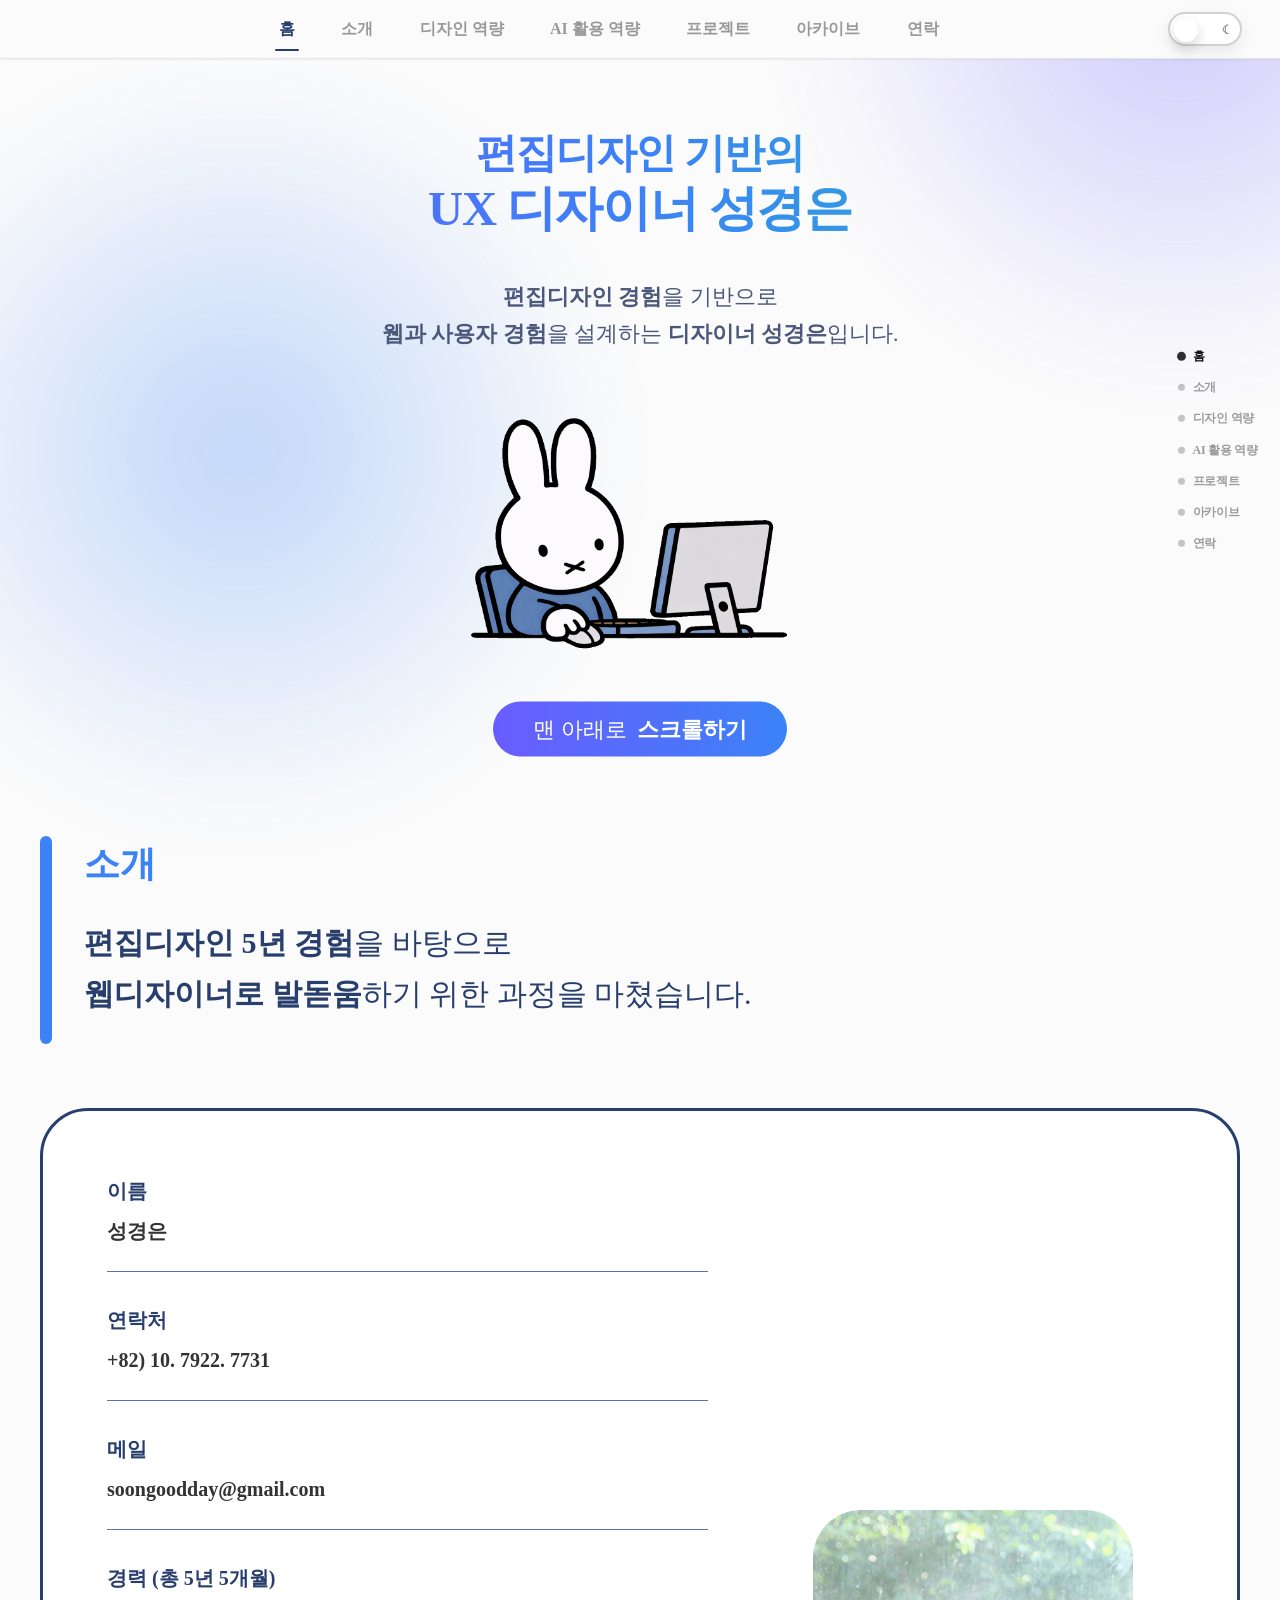
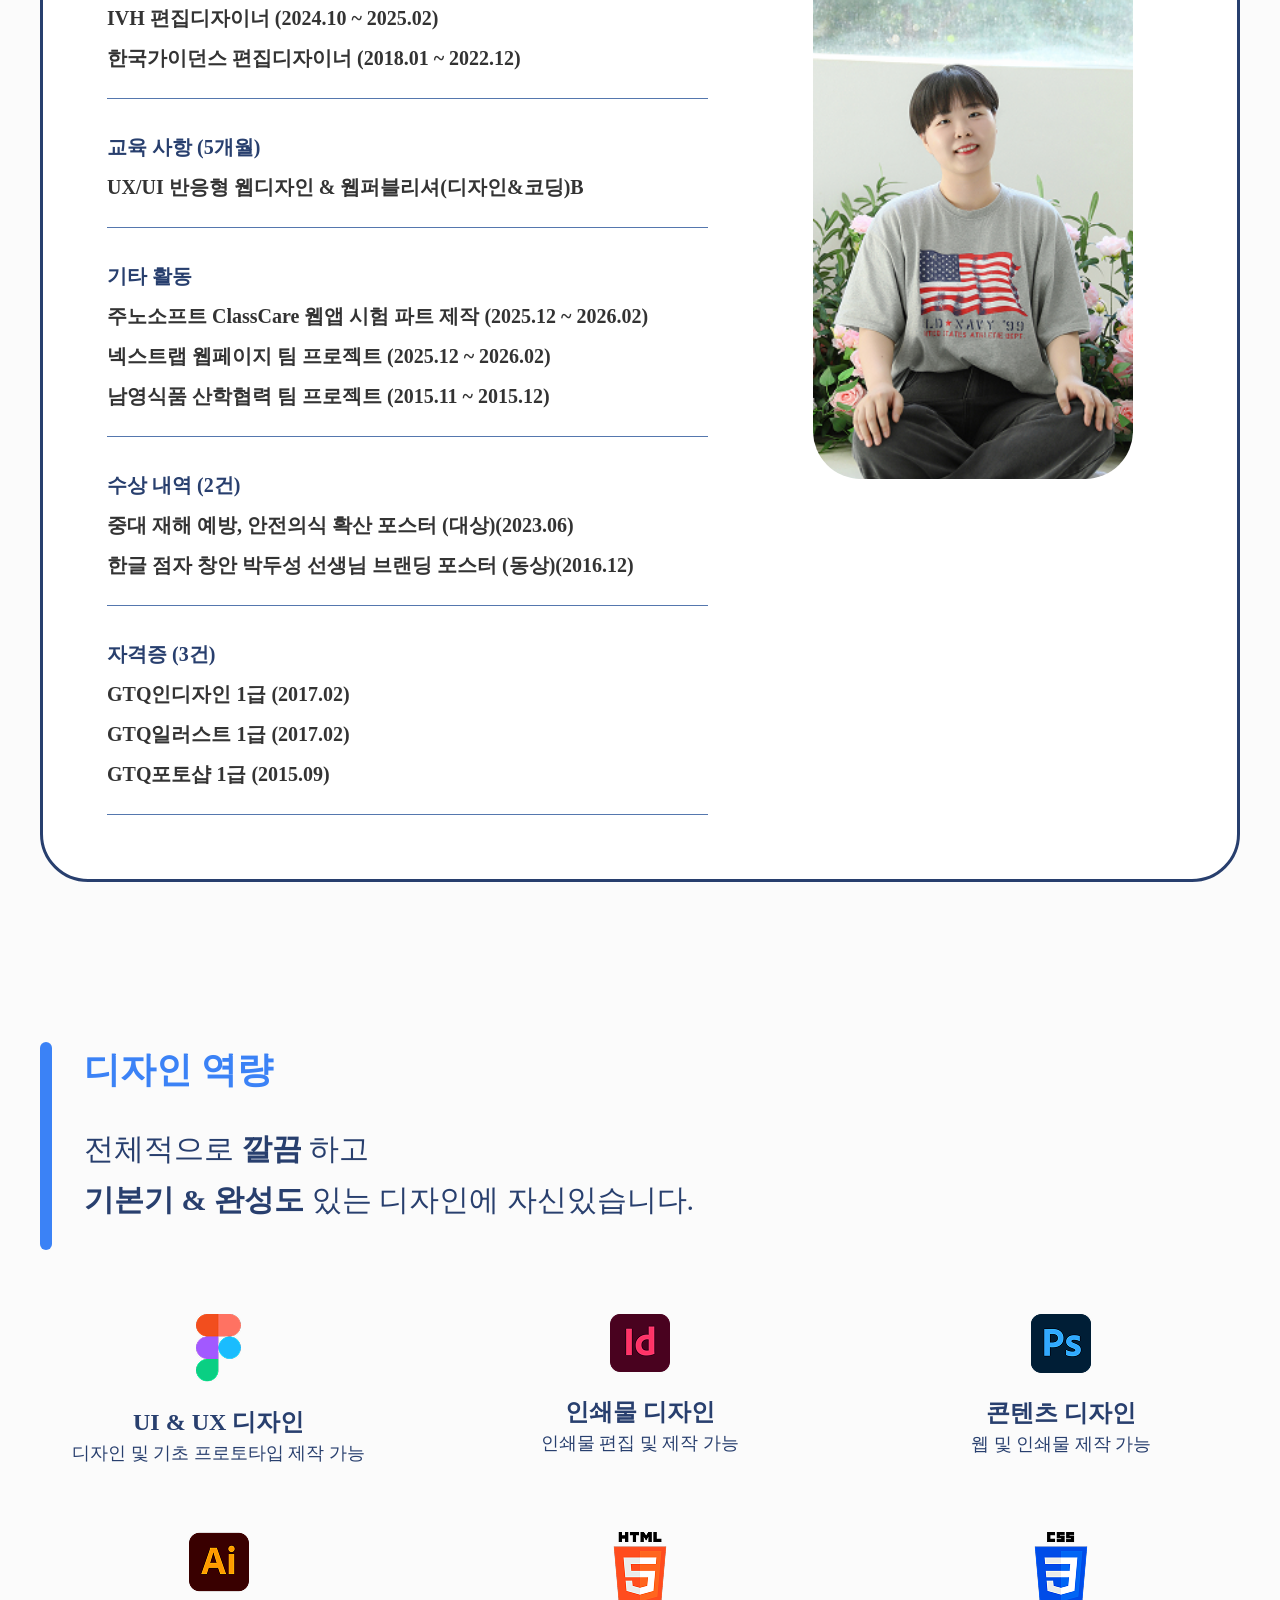
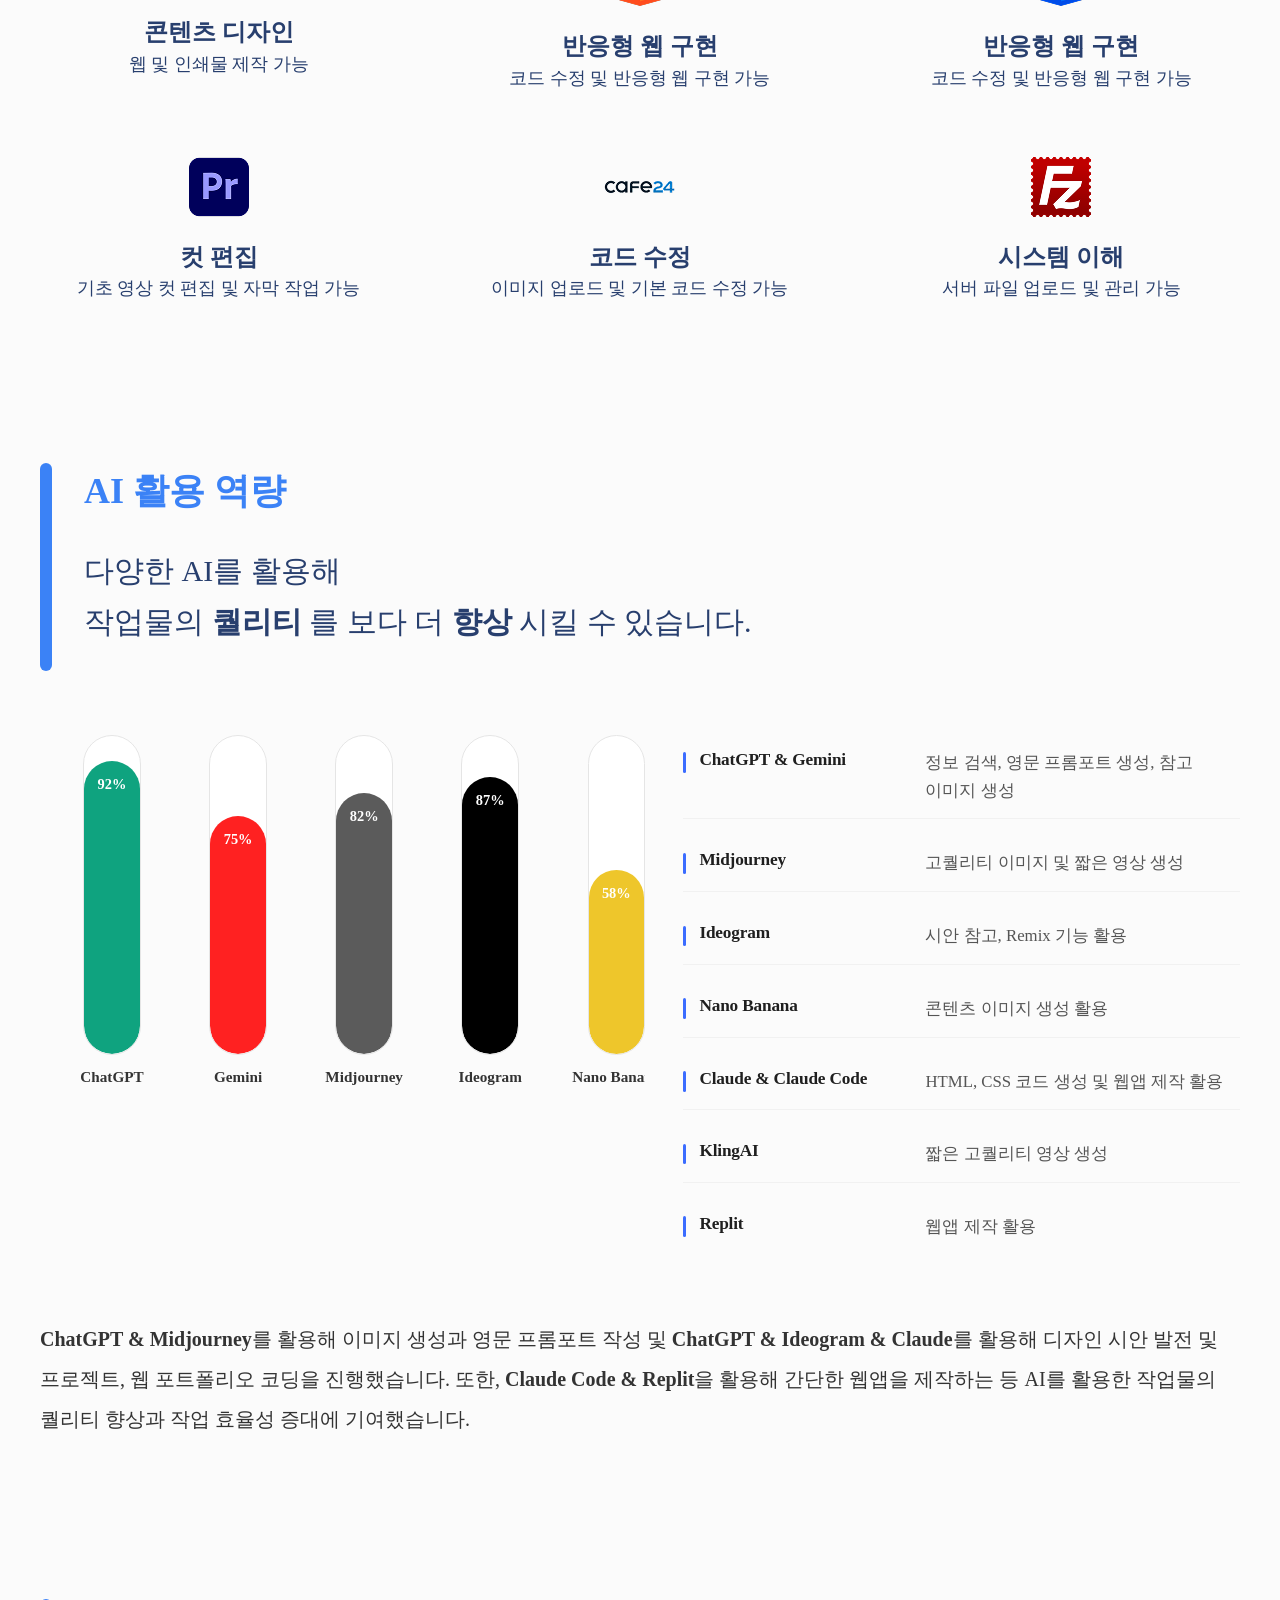
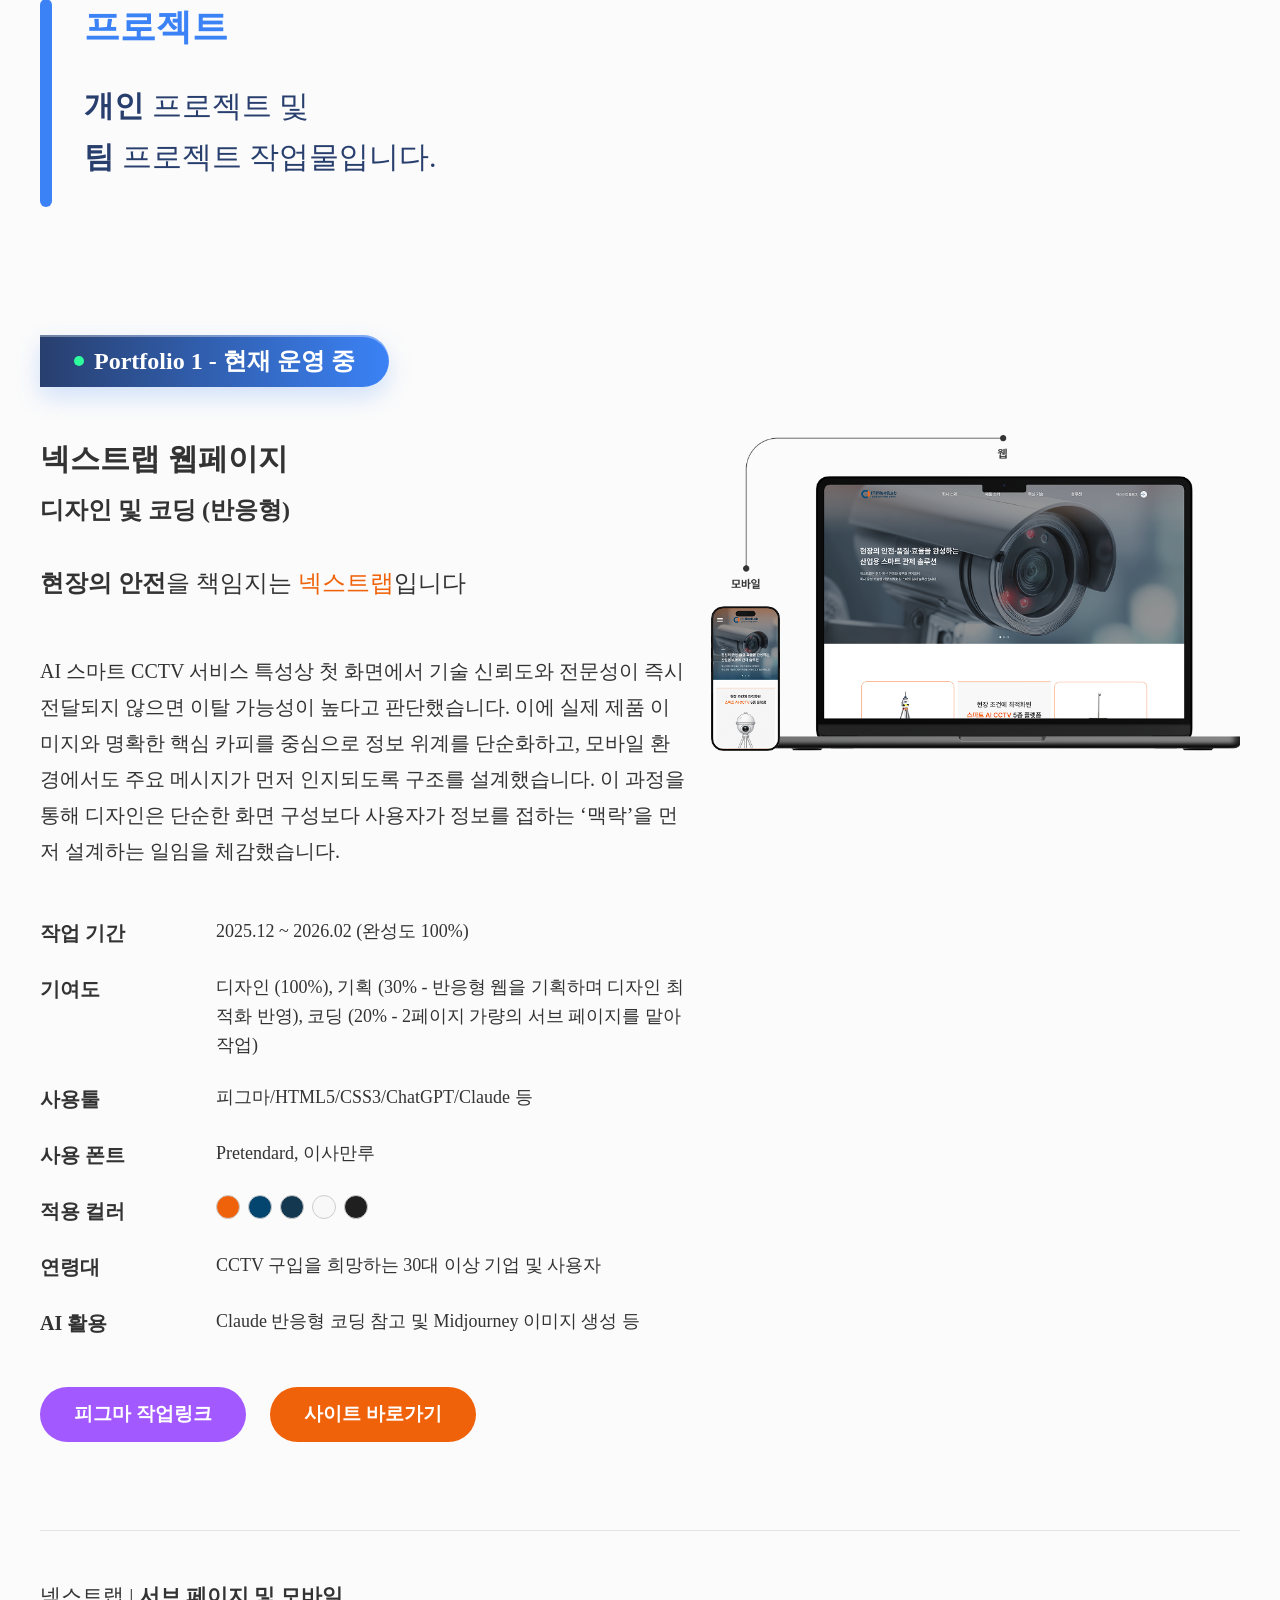
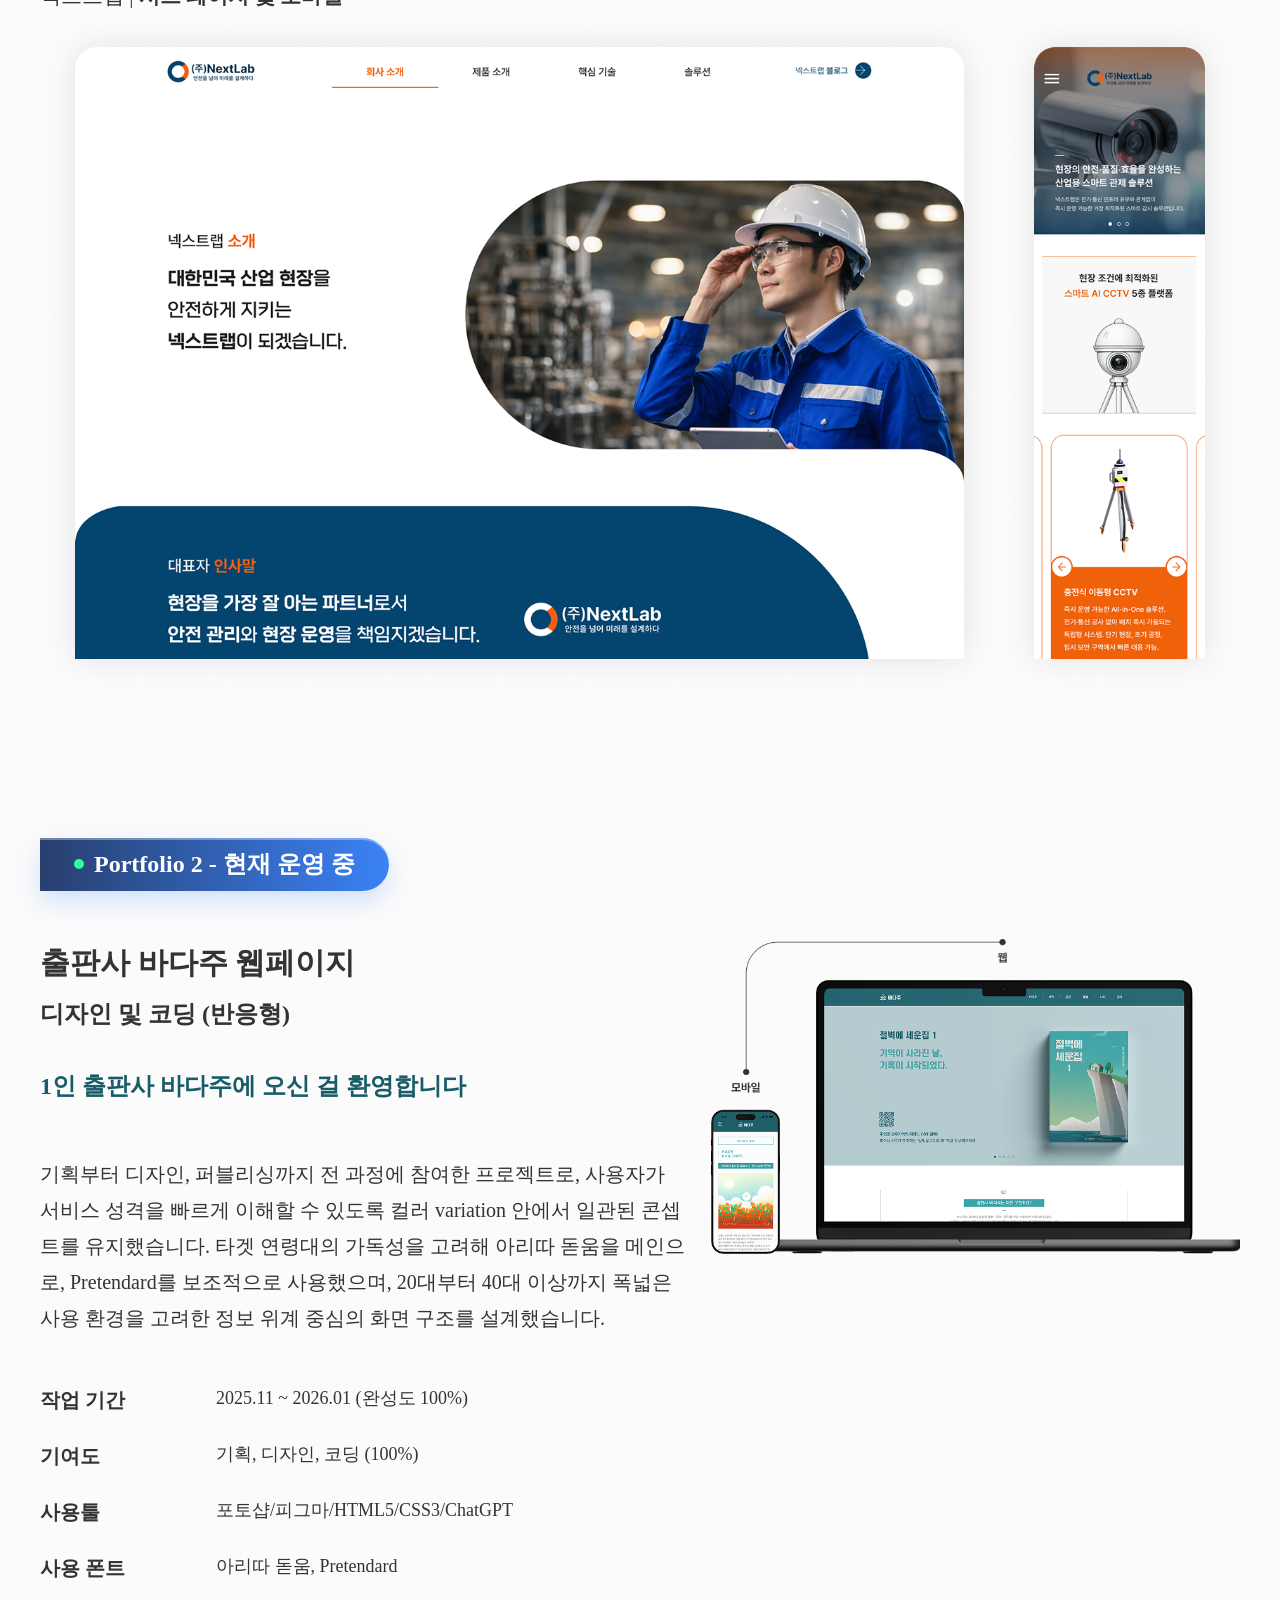
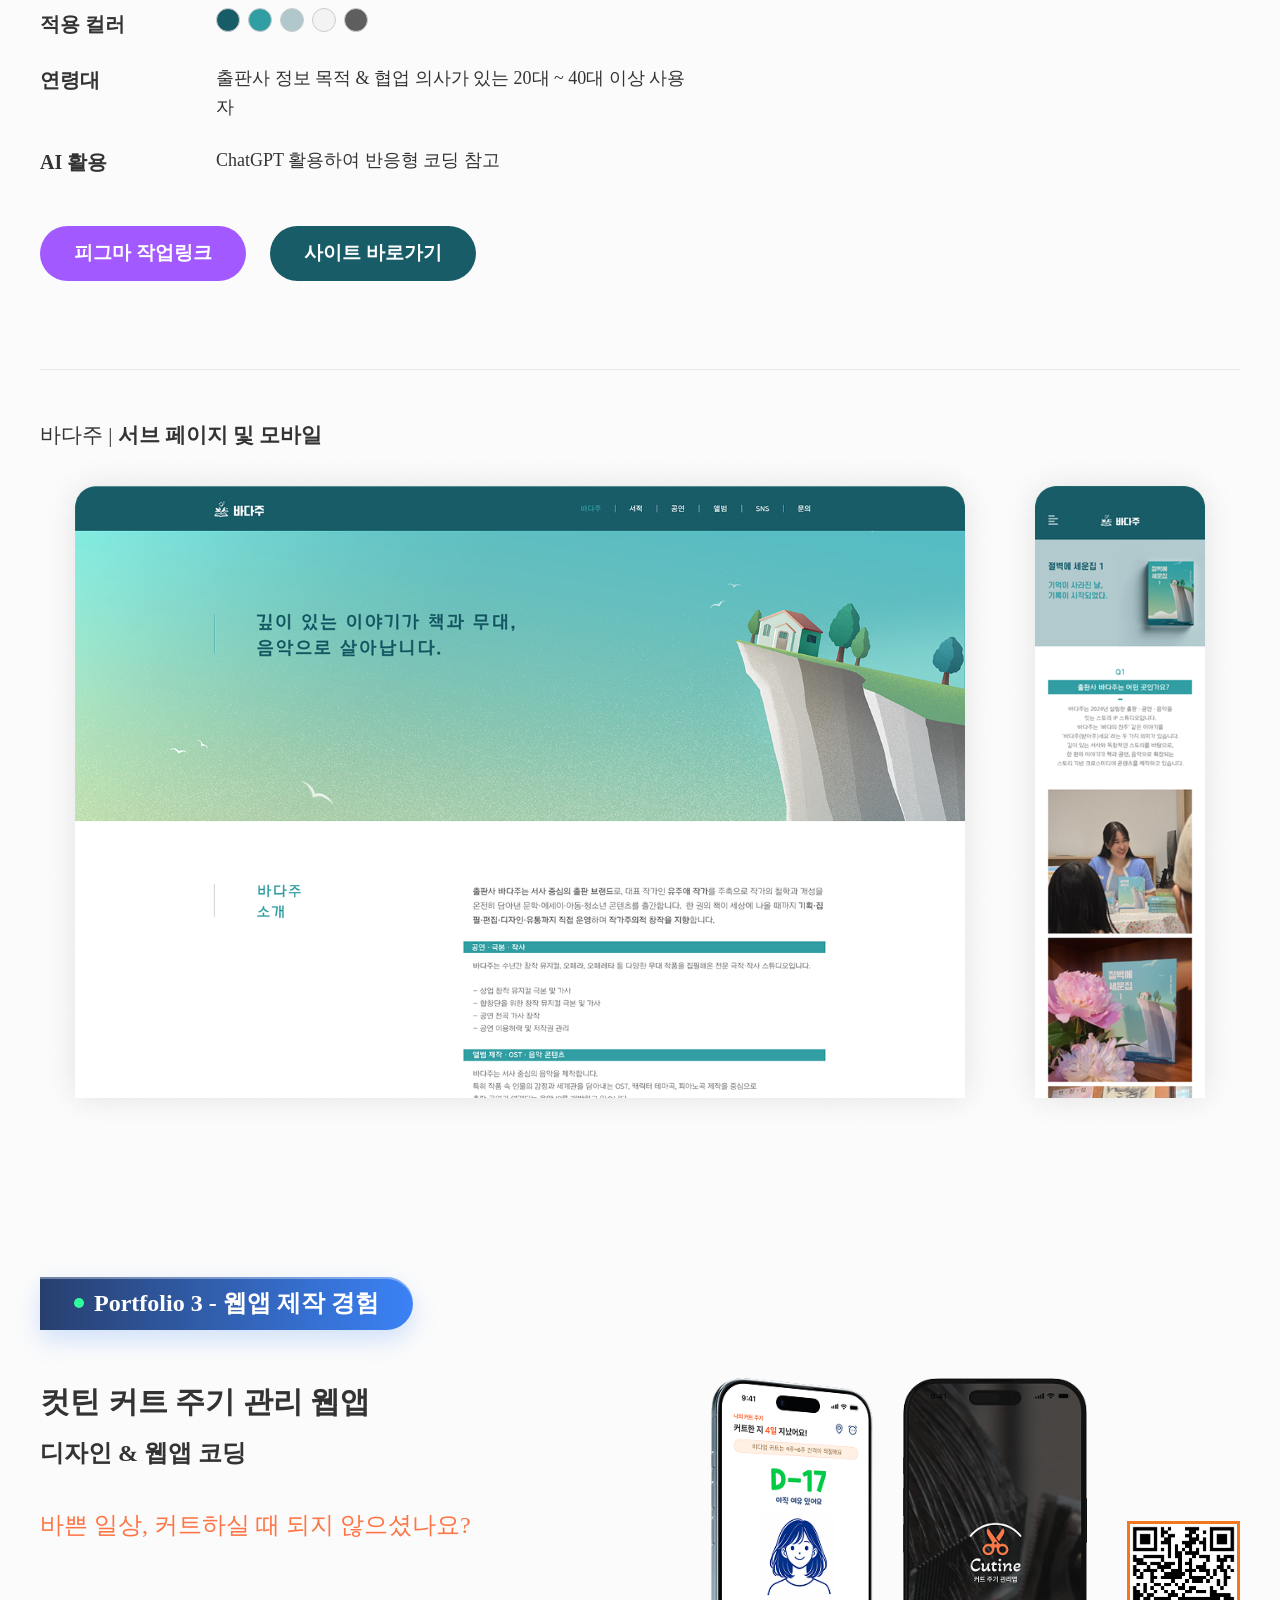
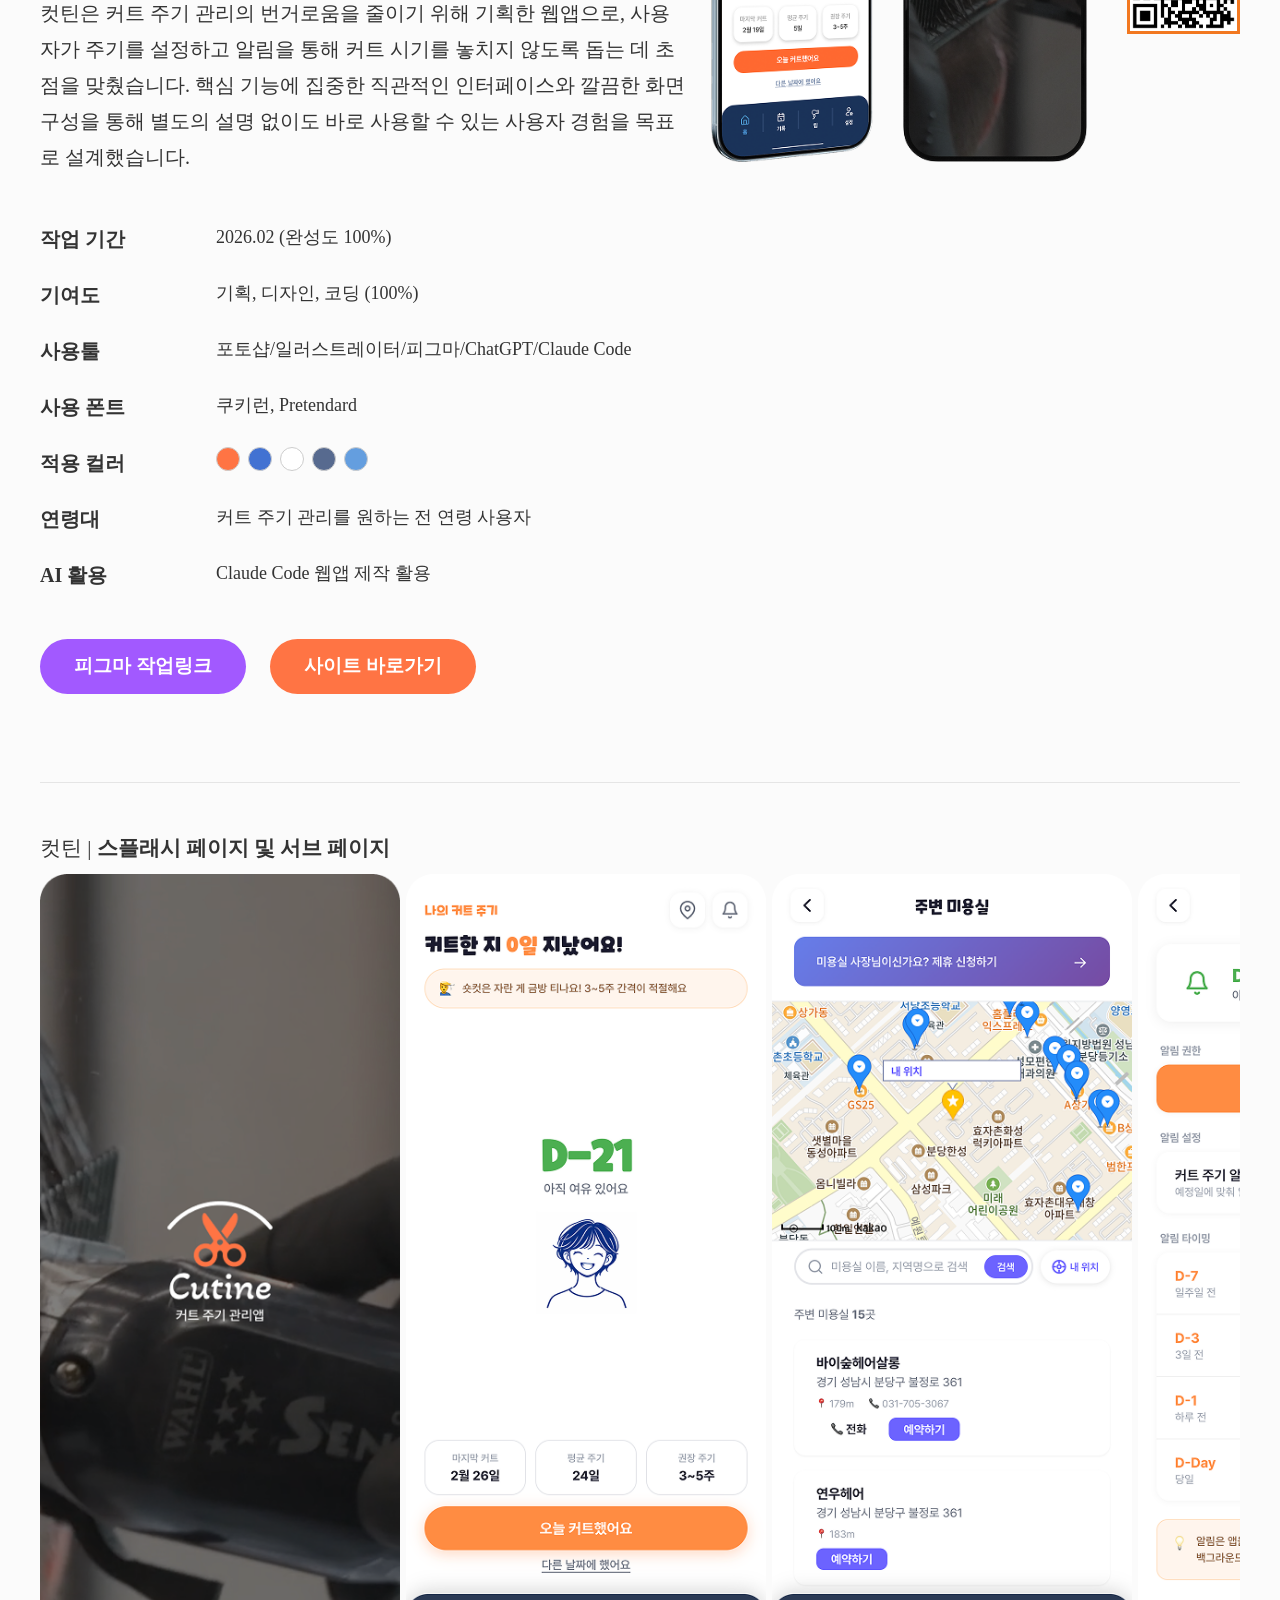
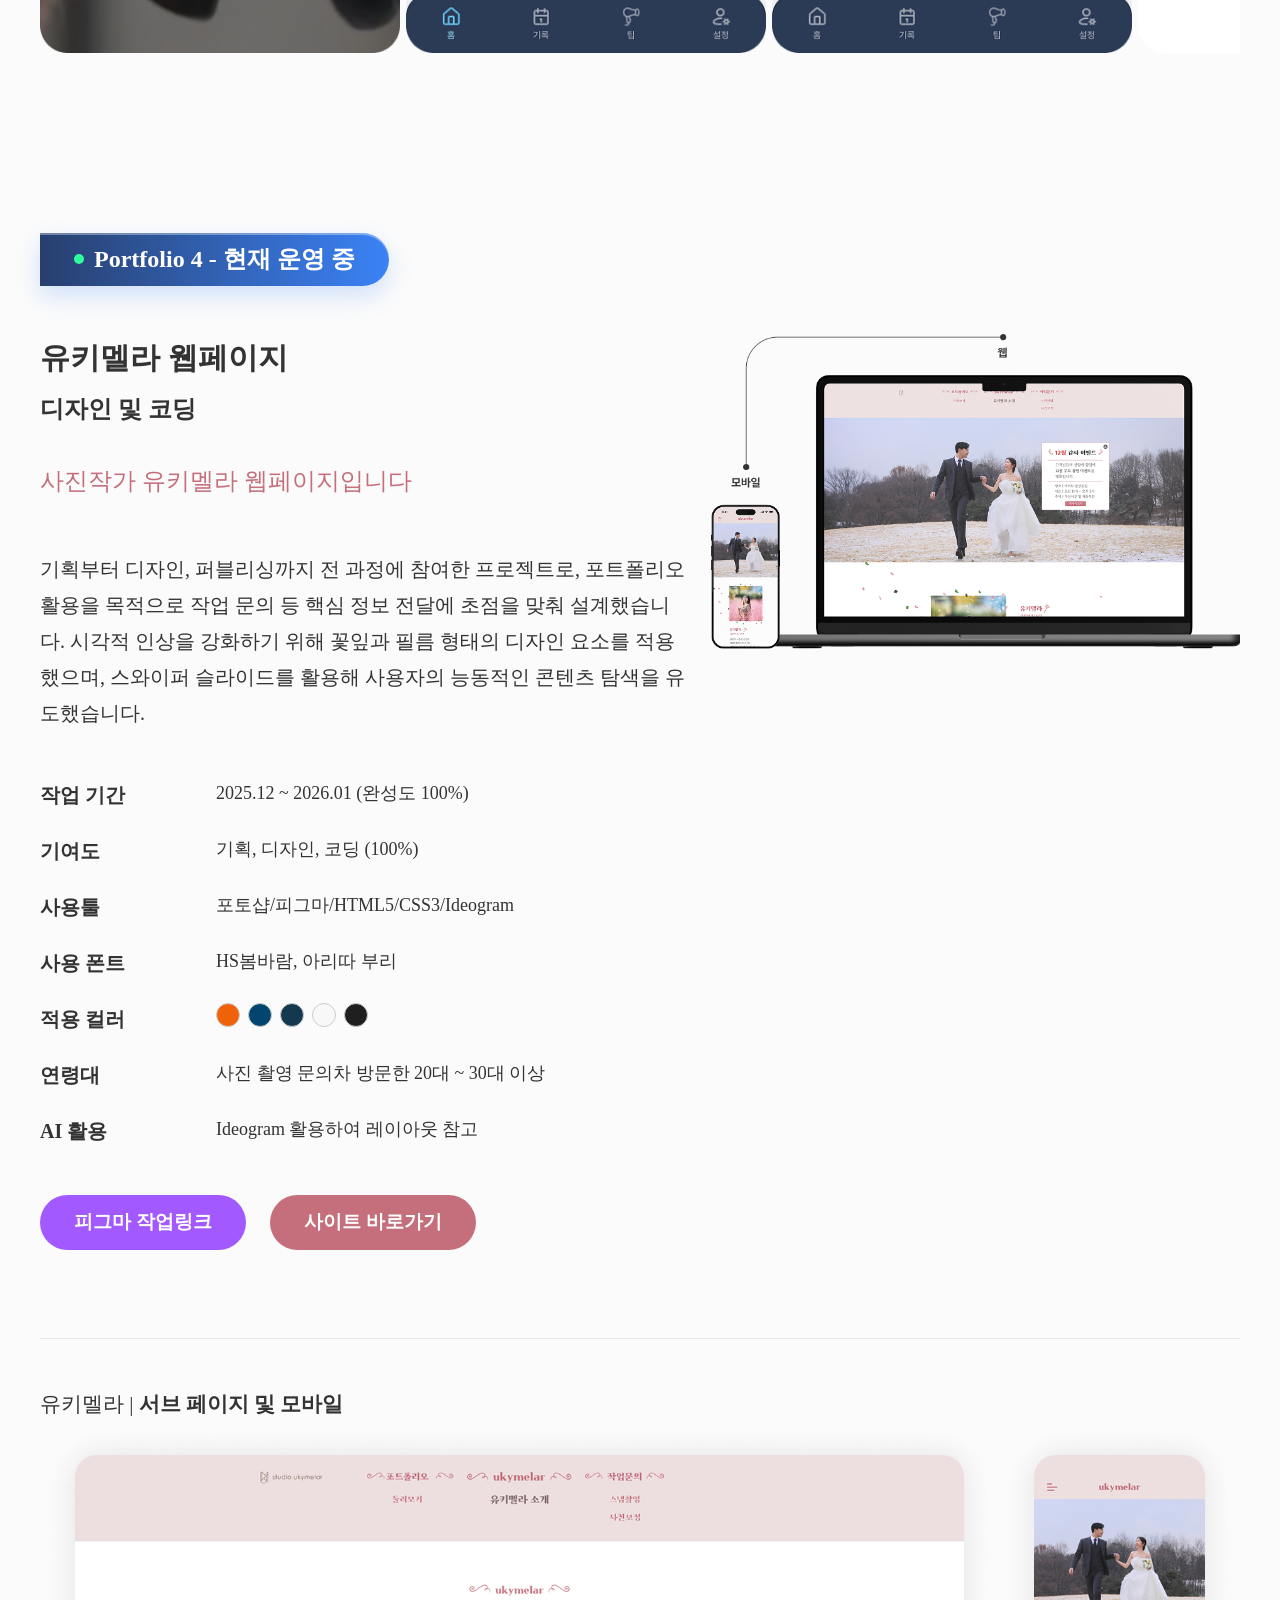
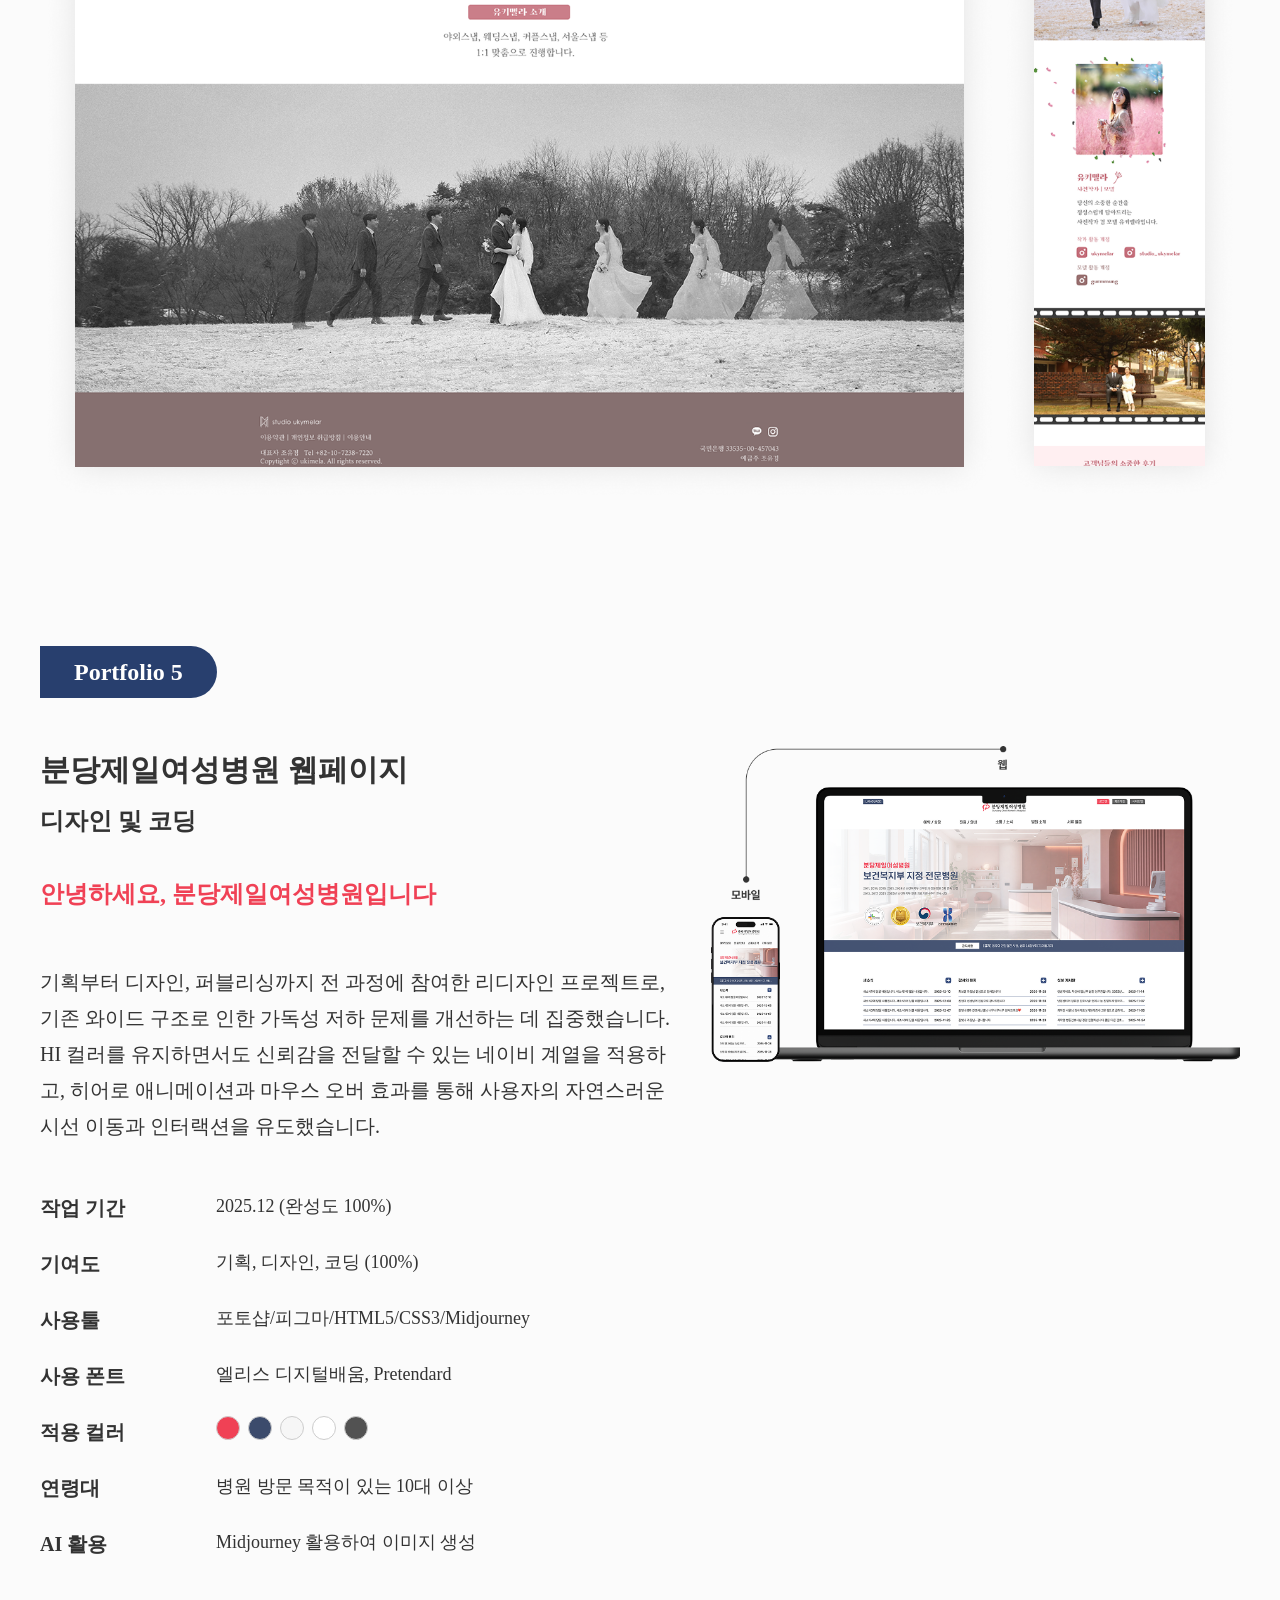
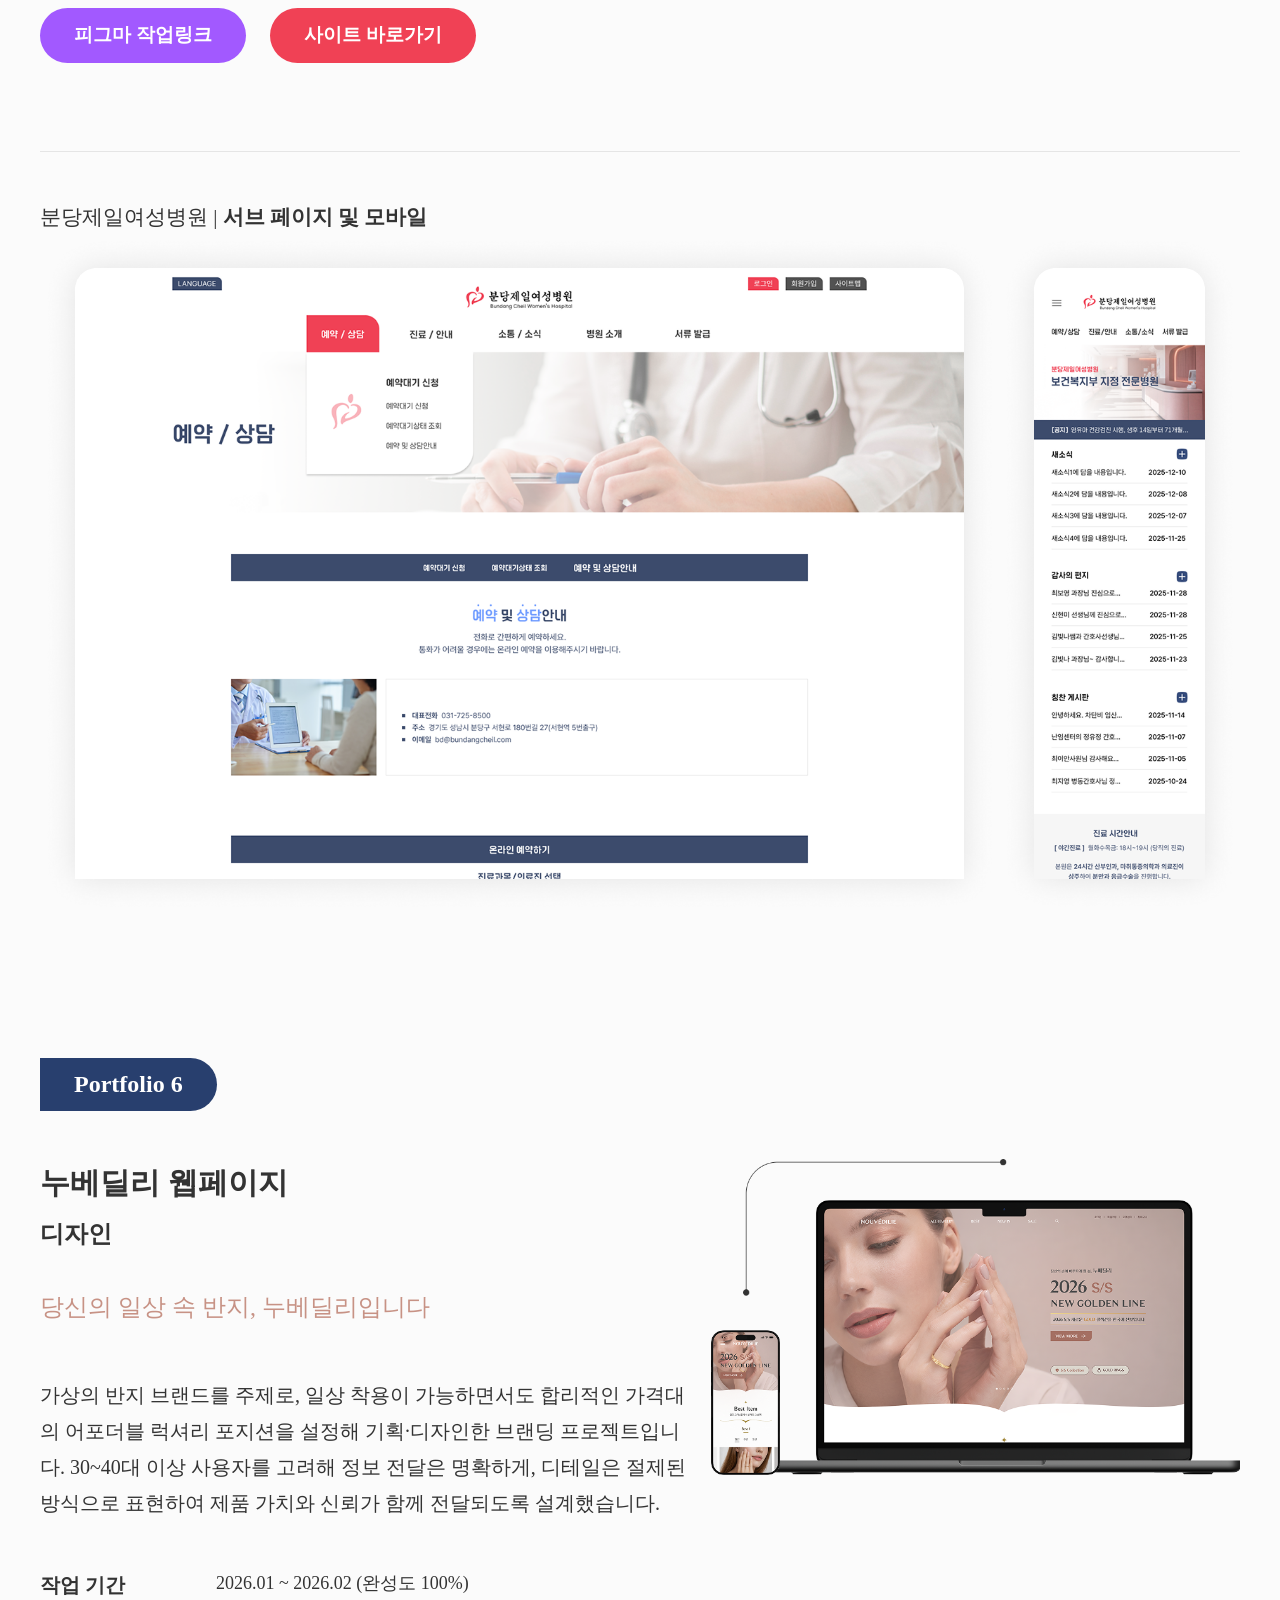
==== index.html @ 25f6063b "first commit" ====
<!doctype html>
<html lang="ko">

<head>
    <meta charset="UTF-8" />
    <meta name="viewport" content="width=device-width, initial-scale=1.0" />
    <meta name="description" content="웹디자이너 성경은 - 포트폴리오" />
    <title>웹디자이너 성경은 - 포트폴리오</title>
    <link rel="stylesheet" href="css/style.css" />
</head>

<body>
    <a href="index-dark.html">
        <button id="themeToggleBtn" type="button" aria-pressed="false">
            <span class="dot" aria-hidden="true"></span><span class="label"></span>
        </button>
    </a>

    <button class="mobile-menu-btn mobile-float-btn" id="mobileMenuBtn">
        <span></span><span></span><span></span>
    </button>

    <div class="bg-gradient">
        <span class="bgCircle1"></span>
        <span class="bgCircle2"></span>
    </div>
    <!-- 헤더 네비게이션 -->
    <header class="header">
        <nav class="nav">
            <div class="nav-container">
                <!-- 메뉴 -->
                <ul class="nav-menu" id="navMenu">

                    <li class="nav-item">
                        <a href="#home" class="nav-link active">홈</a>
                    </li>

                    <li class="nav-item">
                        <a href="#about" class="nav-link">소개</a>
                    </li>

                    <li class="nav-item">
                        <a href="#skills" class="nav-link">디자인 역량</a>
                    </li>

                    <li class="nav-item">
                        <a href="#ai-skills" class="nav-link">AI 활용 역량</a>
                    </li>

                    <!-- 프로젝트 -->
                    <li class="nav-item">
                        <a href="#portfolio" class="nav-link is-live">프로젝트</a>
                    </li>

                    <!-- 아카이브 -->
                    <li class="nav-item">
                        <a href="#other-works" class="nav-link">아카이브</a>
                    </li>

                    <li class="nav-item">
                        <a href="#page-bottom" class="nav-link">연락</a>
                    </li>

                    <!-- ✅ 990px↓에서 메뉴 안에 토글 보여주기 -->
                    <li class="nav-item nav-item--mode-toggle">
                        <div class="theme-toggle" aria-label="테마 전환">
                            <button class="theme-switch" type="button" role="switch" aria-checked="false"
                                aria-label="라이트 / 다크 테마 전환">
                                <span class="theme-icon theme-icon--sun" aria-hidden="true">☀</span>
                                <span class="theme-icon theme-icon--moon" aria-hidden="true">☾</span>
                                <span class="theme-thumb" aria-hidden="true"></span>
                            </button>
                        </div>
                    </li>
                    <span class="nav-indicator-bar" aria-hidden="true"></span>
                </ul>

                <!-- 오른쪽 버튼 -->
                <div class="nav-actions">
                    <div class="theme-toggle" id="themeToggleWrap" aria-label="테마 전환">
                        <button class="theme-switch" type="button" role="switch" aria-checked="false"
                            aria-label="라이트 / 다크 테마 전환">
                            <span class="theme-icon theme-icon--sun" aria-hidden="true">☀</span>
                            <span class="theme-icon theme-icon--moon" aria-hidden="true">☾</span>
                            <span class="theme-thumb" aria-hidden="true"></span>
                        </button>
                    </div>
                </div>
            </div>
        </nav>
    </header>

    <main>
        <!-- 히어로 섹션 -->
        <section class="hero" id="home">
            <div class="container hero__inner">
                <!-- 1) 큰 제목 -->
                <h1 class="hero_text">
                    <span class="hero_line hero_tags">
                        편집디자인 기반의<br>
                    </span>

                    <span class="hero_line hero_name">
                        UX 디자이너 성경은
                    </span>
                </h1>

                <div class="hero_box">
                    <p class="hero_box_intro">
                        <b>편집디자인 경험</b>을 기반으로<br>
                        <b>웹과 사용자 경험</b>을 설계하는 <b>디자이너 성경은</b>입니다.
                    </p>

                    <!-- 2) 아래 두 칸 (그림 / 소개) -->
                    <div class="hero__content">
                        <div class="hero_img">
                            <img src="images/hero_miffy2.gif" alt="캐릭터" />
                        </div>

                        <div class="hero_wrap">
                            <div class="hero_box_line"></div>

                            <button class="hero_box_scrollButton" type="button">
                                맨 아래로 <b>스크롤하기</b>
                            </button>
                        </div>
                    </div>
                </div>
            </div>
        </section>

        <!-- 소개 섹션 -->
        <section id="about" class="about-section">
            <div class="container">
                <div class="section-header">
                    <div class="section-line"></div>
                    <div class="section-text">
                        <h2 class="section-title">소개</h2>
                        <p class="section-subtitle">
                            <span class="font-bold">편집디자인 5년 경험</span><span class="font-medium">을 바탕으로<br /></span>
                            <span class="font-bold">웹디자이너로 발돋움</span><span class="font-medium">하기 위한 과정을 마쳤습니다.</span>
                        </p>
                    </div>
                </div>

                <div class="about-box">
                    <div class="about-content">
                        <div class="info-list">
                            <div class="info-item">
                                <span class="info-label">이름</span>
                                <span class="info-value">성경은</span>
                            </div>
                            <div class="info-item">
                                <span class="info-label">연락처</span>
                                <span class="info-value">+82) 10. 7922. 7731</span>
                            </div>
                            <div class="info-item">
                                <span class="info-label">메일</span>
                                <span class="info-value">soongoodday@gmail.com</span>
                            </div>
                            <div class="info-item">
                                <span class="info-label">경력 (총 5년 5개월)</span>
                                <span class="info-value">IVH 편집디자이너 (2024.10 ~
                                    2025.02)</span>
                                <span class="info-value">한국가이던스 편집디자이너 (2018.01 ~
                                    2022.12)</span>
                            </div>
                            <div class="info-item">
                                <span class="info-label">교육 사항 (5개월)</span>
                                <span class="info-value">UX/UI 반응형 웹디자인 &
                                    웹퍼블리셔(디자인&코딩)B</span>
                            </div>
                            <div class="info-item">
                                <span class="info-label">기타 활동</span>
                                <!-- <span class="info-value">누베딜리 메인 페이지, 상세 페이지, 썸네일 제작 (2026.01 ~ 2026.02)</span> -->
                                <span class="info-value">주노소프트 ClassCare 웹앱 시험 파트
                                    제작 (2025.12 ~ 2026.02)</span>
                                <span class="info-value">넥스트랩 웹페이지 팀 프로젝트 (2025.12
                                    ~ 2026.02)</span>
                                <span class="info-value">남영식품 산학협력 팀 프로젝트 (2015.11
                                    ~ 2015.12)</span>
                            </div>
                            <div class="info-item">
                                <span class="info-label">수상 내역 (2건)</span>
                                <span class="info-value">중대 재해 예방, 안전의식 확산 포스터
                                    (대상)(2023.06)</span>
                                <span class="info-value">한글 점자 창안 박두성 선생님 브랜딩
                                    포스터 (동상)(2016.12)</span>
                            </div>
                            <div class="info-item">
                                <span class="info-label">자격증 (3건)</span>
                                <span class="info-value">GTQ인디자인 1급 (2017.02)</span>
                                <span class="info-value">GTQ일러스트 1급 (2017.02)</span>
                                <span class="info-value">GTQ포토샵 1급 (2015.09)</span>
                            </div>
                        </div>

                        <div class="profile-image">
                            <div class="profile-placeholder">
                                <span><img src="images/sungkyungeun_profile.png" alt="" /></span>
                            </div>
                        </div>
                    </div>
                </div>
            </div>
        </section>

        <!-- 디자인 역량 섹션 -->
        <section id="skills" class="skills-section">
            <div class="container">
                <div class="section-header">
                    <div class="section-line"></div>
                    <div class="section-text">
                        <h2 class="section-title">디자인 역량</h2>
                        <p class="section-subtitle">
                            <span class="font-medium">전체적으로 </span>
                            <span class="font-bold">깔끔</span>
                            <span class="font-medium">하고<br /></span>
                            <span class="font-bold">기본기 & 완성도</span>
                            <span class="font-medium">있는 디자인에 자신있습니다.</span>
                        </p>
                    </div>
                </div>

                <div class="skills-grid">
                    <div class="skill-card">
                        <div class="skill-icon">
                            <img src="images/figma_icon.png" alt="" />
                        </div>
                        <!-- <div class="skill-rating rating-4">중상</div> -->
                        <div class="skill-text">
                            <div class="skill-title">UI & UX 디자인</div>
                            <div class="skill-subtitle">
                                디자인 및 기초 프로토타입 제작 가능
                            </div>
                        </div>
                    </div>
                    <div class="skill-card">
                        <div class="skill-icon">
                            <img src="images/indesign_icon.png" alt="" />
                        </div>
                        <!-- <div class="skill-rating rating-5">상</div> -->
                        <div class="skill-text">
                            <div class="skill-title">인쇄물 디자인</div>
                            <div class="skill-subtitle">인쇄물 편집 및 제작 가능</div>
                        </div>
                    </div>
                    <div class="skill-card">
                        <div class="skill-icon">
                            <img src="images/photoshop_icon.png" alt="" />
                        </div>
                        <!-- <div class="skill-rating rating-4">중상</div> -->
                        <div class="skill-text">
                            <div class="skill-title">콘텐츠 디자인</div>
                            <div class="skill-subtitle">웹 및 인쇄물 제작 가능</div>
                        </div>
                    </div>
                    <div class="skill-card">
                        <div class="skill-icon">
                            <img src="images/illustration_icon.png" alt="" />
                        </div>
                        <!-- <div class="skill-rating rating-4">중상</div> -->
                        <div class="skill-text">
                            <div class="skill-title">콘텐츠 디자인</div>
                            <div class="skill-subtitle">웹 및 인쇄물 제작 가능</div>
                        </div>
                    </div>
                    <div class="skill-card">
                        <div class="skill-icon">
                            <img src="images/html_icon.png" alt="" />
                        </div>
                        <!-- <div class="skill-rating rating-3">중</div> -->
                        <div class="skill-text">
                            <div class="skill-title">반응형 웹 구현</div>
                            <div class="skill-subtitle">
                                코드 수정 및 반응형 웹 구현 가능
                            </div>
                        </div>
                    </div>
                    <div class="skill-card">
                        <div class="skill-icon">
                            <img src="images/css_icon.png" alt="" />
                        </div>
                        <!-- <div class="skill-rating rating-3">중</div> -->
                        <div class="skill-text">
                            <div class="skill-title">반응형 웹 구현</div>
                            <div class="skill-subtitle">
                                코드 수정 및 반응형 웹 구현 가능
                            </div>
                        </div>
                    </div>
                    <div class="skill-card">
                        <div class="skill-icon">
                            <img src="images/premiere_icon.png" alt="" />
                        </div>
                        <!-- <div class="skill-rating rating-2">중하</div> -->
                        <div class="skill-text">
                            <div class="skill-title">컷 편집</div>
                            <div class="skill-subtitle">
                                기초 영상 컷 편집 및 자막 작업 가능
                            </div>
                        </div>
                    </div>
                    <div class="skill-card">
                        <div class="skill-icon">
                            <img src="images/cafe24_icon.png" alt="" />
                        </div>
                        <!-- <div class="skill-rating rating-2">중하</div> -->
                        <div class="skill-text">
                            <div class="skill-title">코드 수정</div>
                            <div class="skill-subtitle">
                                이미지 업로드 및 기본 코드 수정 가능
                            </div>
                        </div>
                    </div>
                    <div class="skill-card">
                        <div class="skill-icon">
                            <img src="images/FileZilla_icon.png" alt="" />
                        </div>
                        <!-- <div class="skill-rating rating-3">중</div> -->
                        <div class="skill-text">
                            <div class="skill-title">시스템 이해</div>
                            <div class="skill-subtitle">서버 파일 업로드 및 관리 가능</div>
                        </div>
                    </div>
                </div>
            </div>
        </section>

        <!-- AI 활용 역량 섹션 -->
        <section id="ai-skills" class="ai-skills-section">
            <div class="container">
                <div class="section-header">
                    <div class="section-line"></div>
                    <div class="section-text">
                        <h2 class="section-title">AI 활용 역량</h2>
                        <p class="section-subtitle">
                            <span class="font-medium">다양한 AI를 활용해<br />작업물의
                            </span>
                            <span class="font-bold">퀄리티</span>
                            <span class="font-medium">를 보다 더 </span>
                            <span class="font-bold">향상</span>
                            <span class="font-medium">시킬 수 있습니다.</span>
                        </p>
                    </div>
                </div>

                <div class="ai-content">
                    <div class="ai-bars">
                        <div class="ai-bar-item" data-ai="chatgpt">
                            <div class="ai-bar-container">
                                <div class="ai-bar" data-percentage="92" style="background-color: #0fa37f">
                                    <span class="ai-percentage">92%</span>
                                </div>
                            </div>
                            <span class="ai-name">ChatGPT</span>
                        </div>
                        <div class="ai-bar-item" data-ai="Gemini">
                            <div class="ai-bar-container">
                                <div class="ai-bar" data-percentage="75" style="background-color: #ff2121">
                                    <span class="ai-percentage">75%</span>
                                </div>
                            </div>
                            <span class="ai-name">Gemini</span>
                        </div>
                        <div class="ai-bar-item" data-ai="Midjourney">
                            <div class="ai-bar-container">
                                <div class="ai-bar" data-percentage="82" style="background-color: #5b5b5b">
                                    <span class="ai-percentage">82%</span>
                                </div>
                            </div>
                            <span class="ai-name">Midjourney</span>
                        </div>
                        <div class="ai-bar-item" data-ai="Ideogram">
                            <div class="ai-bar-container">
                                <div class="ai-bar" data-percentage="87" style="background-color: #000">
                                    <span class="ai-percentage">87%</span>
                                </div>
                            </div>
                            <span class="ai-name">Ideogram</span>
                        </div>
                        <div class="ai-bar-item" data-ai="Nano Banana">
                            <div class="ai-bar-container">
                                <div class="ai-bar" data-percentage="58" style="background-color: #eec62b">
                                    <span class="ai-percentage">58%</span>
                                </div>
                            </div>
                            <span class="ai-name">Nano Banana</span>
                        </div>
                        <div class="ai-bar-item" data-ai="Claude">
                            <div class="ai-bar-container">
                                <div class="ai-bar" data-percentage="85" style="background-color: #da7758">
                                    <span class="ai-percentage">85%</span>
                                </div>
                            </div>
                            <span class="ai-name">Claude</span>
                        </div>
                        <div class="ai-bar-item" data-ai="Claude Code">
                            <div class="ai-bar-container">
                                <div class="ai-bar" data-percentage="77" style="background-color: #ff7354">
                                    <span class="ai-percentage">77%</span>
                                </div>
                            </div>
                            <span class="ai-name">Claude Code</span>
                        </div>
                        <div class="ai-bar-item" data-ai="KlingAI">
                            <div class="ai-bar-container">
                                <div class="ai-bar" data-percentage="67" style="background-color: #0ee5fd">
                                    <span class="ai-percentage">67%</span>
                                </div>
                            </div>
                            <span class="ai-name">KlingAI</span>
                        </div>
                        <div class="ai-bar-item" data-ai="Replit">
                            <div class="ai-bar-container">
                                <div class="ai-bar" data-percentage="48" style="background-color: #f26407">
                                    <span class="ai-percentage">48%</span>
                                </div>
                            </div>
                            <span class="ai-name">Replit</span>
                        </div>
                    </div>

                    <div class="ai-descriptions">
                        <div class="ai-desc-item">
                            <span class="ai-tool">ChatGPT & Gemini</span>
                            <span class="ai-usage">정보 검색, 영문 프롬포트 생성, 참고 이미지
                                생성</span>
                        </div>
                        <div class="ai-desc-item">
                            <span class="ai-tool">Midjourney</span>
                            <span class="ai-usage">고퀄리티 이미지 및 짧은 영상 생성</span>
                        </div>
                        <div class="ai-desc-item">
                            <span class="ai-tool">Ideogram</span>
                            <span class="ai-usage">시안 참고, Remix 기능 활용</span>
                        </div>
                        <div class="ai-desc-item">
                            <span class="ai-tool">Nano Banana</span>
                            <span class="ai-usage">콘텐츠 이미지 생성 활용</span>
                        </div>
                        <div class="ai-desc-item">
                            <span class="ai-tool">Claude & Claude Code</span>
                            <span class="ai-usage">HTML, CSS 코드 생성 및 웹앱 제작 활용</span>
                        </div>
                        <div class="ai-desc-item">
                            <span class="ai-tool">KlingAI</span>
                            <span class="ai-usage">짧은 고퀄리티 영상 생성</span>
                        </div>
                        <div class="ai-desc-item">
                            <span class="ai-tool">Replit</span>
                            <span class="ai-usage">웹앱 제작 활용</span>
                        </div>
                    </div>
                </div>
                <p class="ai-summary">
                    <span class="font-bold">ChatGPT & Midjourney</span>를
                    활용해 이미지 생성과 영문 프롬포트 작성 및
                    <span class="font-bold">ChatGPT & Ideogram & Claude</span>를 활용해 디자인 시안 발전 및 프로젝트, 웹 포트폴리오
                    코딩을 진행했습니다. 또한,
                    <span class="font-bold">Claude Code & Replit</span>을
                    활용해 간단한 웹앱을 제작하는 등 AI를 활용한 작업물의
                    퀄리티 향상과 작업 효율성 증대에 기여했습니다.
                </p>
            </div>
        </section>

        <!-- 포트폴리오 섹션 -->
        <section id="portfolio" class="portfolio-section">
            <div class="container">
                <div class="section-header">
                    <div class="section-line"></div>
                    <div class="section-text">
                        <h2 class="section-title">프로젝트</h2>
                        <p class="section-subtitle">
                            <span class="font-bold">개인</span>
                            <span class="font-medium">
                                프로젝트 및<br /></span>
                            <span class="font-bold">팀</span>
                            <span class="font-medium">프로젝트 작업물입니다.</span>
                        </p>
                    </div>
                </div>

                <div class="portfolio-items">
                    <!-- Portfolio 1 -->
                    <article class="portfolio-item">
                        <div class="portfolio-header">
                            <div class="portfolio-number is-live">
                                Portfolio 1 - 현재 운영 중
                            </div>
                        </div>
                        <div class="portfolio-content">
                            <div class="portfolio-info">
                                <h3 class="portfolio-title">
                                    넥스트랩 웹페이지
                                </h3>
                                <p class="portfolio-subtitle">
                                    디자인 및 코딩 (반응형)
                                </p>
                                <p class="portfolio-tagline2" style="color: #333333">
                                    <b>현장의 안전</b>을 책임지는
                                    <span>넥스트랩</span>입니다
                                </p>

                                <span class="info-section">AI 스마트 CCTV 서비스 특성상 첫
                                    화면에서 기술 신뢰도와 전문성이 즉시
                                    전달되지 않으면 이탈 가능성이 높다고
                                    판단했습니다. 이에 실제 제품 이미지와
                                    명확한 핵심 카피를 중심으로 정보 위계를
                                    단순화하고, 모바일 환경에서도 주요
                                    메시지가 먼저 인지되도록 구조를
                                    설계했습니다. 이 과정을 통해 디자인은
                                    단순한 화면 구성보다 사용자가 정보를
                                    접하는 ‘맥락’을 먼저 설계하는 일임을
                                    체감했습니다.
                                </span>

                                <div class="portfolio-details">
                                    <div class="detail-item">
                                        <span class="detail-label">작업 기간</span>
                                        <span class="detail-value">2025.12 ~ 2026.02 (완성도
                                            100%)</span>
                                    </div>
                                    <div class="detail-item">
                                        <span class="detail-label">기여도</span>
                                        <span class="detail-value">디자인 (100%), 기획 (30% -
                                            반응형 웹을 기획하며 디자인
                                            최적화 반영), 코딩 (20% -
                                            2페이지 가량의 서브 페이지를
                                            맡아 작업)</span>
                                    </div>
                                    <div class="detail-item">
                                        <span class="detail-label">사용툴</span>
                                        <span class="detail-value">피그마/HTML5/CSS3/ChatGPT/Claude
                                            등</span>
                                    </div>
                                    <div class="detail-item">
                                        <span class="detail-label">사용 폰트</span>
                                        <span class="detail-value">Pretendard, 이사만루</span>
                                    </div>
                                    <div class="detail-item">
                                        <span class="detail-label">적용 컬러</span>
                                        <div class="color-palette">
                                            <div class="color-chip" style="
                                                        background-color: #f0620a;
                                                    "></div>
                                            <div class="color-chip" style="
                                                        background-color: #04456f;
                                                    "></div>
                                            <div class="color-chip" style="
                                                        background-color: #13384f;
                                                    "></div>
                                            <div class="color-chip" style="
                                                        background-color: #f8f8f8;
                                                    "></div>
                                            <div class="color-chip" style="
                                                        background-color: #1f1f1f;
                                                    "></div>
                                        </div>
                                    </div>
                                    <div class="detail-item">
                                        <span class="detail-label">연령대</span>
                                        <span class="detail-value">CCTV 구입을 희망하는 30대 이상
                                            기업 및 사용자</span>
                                    </div>
                                    <div class="detail-item">
                                        <span class="detail-label">AI 활용</span>
                                        <span class="detail-value">Claude 반응형 코딩 참고 및
                                            Midjourney 이미지 생성 등</span>
                                    </div>
                                </div>

                                <div class="portfolio-actions">
                                    <a href="https://www.figma.com/design/i1trYEsjw6KASluXJO5Th2/%EB%84%A5%EC%8A%A4%ED%8A%B8%EB%9E%A9?node-id=793-4576&t=Fg8tdzJf0OV0n8RE-1"
                                        class="btn-figma" target="_blank" rel="noopener noreferrer">피그마 작업링크</a>
                                    <a href="https://nextlab.ai.kr" class="btn-site" target="_blank"
                                        rel="noopener noreferrer" style="background-color: #f0620a">사이트 바로가기</a>
                                </div>
                            </div>

                            <div class="portfolio-preview">
                                <div class="preview-web">
                                    <img src="images/nextlab_mac.png" alt="" />
                                </div>
                                <div class="preview-mobile">
                                    <img src="images/badaju_iphone.png" alt="" />
                                </div>
                            </div>
                        </div>

                        <div class="portfolio-sub">
                            <h4 class="sub-title">
                                <span class="font-medium">넥스트랩 | </span>
                                <span class="font-bold">서브 페이지 및 모바일</span>
                            </h4>
                            <div class="sub-images">
                                <div class="sub-image-web">
                                    <img src="images/nextlab_sub.png" alt="" />
                                </div>
                                <div class="sub-image-mobile">
                                    <img src="images/nextlab_mobile.png" alt="" />
                                </div>
                            </div>
                        </div>
                    </article>

                    <!-- Portfolio 2 -->
                    <article class="portfolio-item">
                        <div class="portfolio-header">
                            <div class="portfolio-number is-live">
                                Portfolio 2 - 현재 운영 중
                            </div>
                        </div>
                        <div class="portfolio-content">
                            <div class="portfolio-info">
                                <h3 class="portfolio-title">
                                    출판사 바다주 웹페이지
                                </h3>
                                <p class="portfolio-subtitle">
                                    디자인 및 코딩 (반응형)
                                </p>
                                <p class="portfolio-tagline1" style="color: #185c67">
                                    <b>1인 출판사 바다주에 오신 걸
                                        환영합니다</b>
                                </p>
                                <span class="info-section">
                                    기획부터 디자인, 퍼블리싱까지 전 과정에
                                    참여한 프로젝트로, 사용자가 서비스
                                    성격을 빠르게 이해할 수 있도록 컬러
                                    variation 안에서 일관된 콘셉트를
                                    유지했습니다. 타겟 연령대의 가독성을
                                    고려해 아리따 돋움을 메인으로,
                                    Pretendard를 보조적으로 사용했으며,
                                    20대부터 40대 이상까지 폭넓은 사용
                                    환경을 고려한 정보 위계 중심의 화면
                                    구조를 설계했습니다.
                                </span>

                                <div class="portfolio-details">
                                    <div class="detail-item">
                                        <span class="detail-label">작업 기간</span>
                                        <span class="detail-value">2025.11 ~ 2026.01 (완성도
                                            100%)</span>
                                    </div>
                                    <div class="detail-item">
                                        <span class="detail-label">기여도</span>
                                        <span class="detail-value">기획, 디자인, 코딩 (100%)</span>
                                    </div>
                                    <div class="detail-item">
                                        <span class="detail-label">사용툴</span>
                                        <span class="detail-value">포토샵/피그마/HTML5/CSS3/ChatGPT</span>
                                    </div>
                                    <div class="detail-item">
                                        <span class="detail-label">사용 폰트</span>
                                        <span class="detail-value">아리따 돋움, Pretendard</span>
                                    </div>
                                    <div class="detail-item">
                                        <span class="detail-label">적용 컬러</span>
                                        <div class="color-palette">
                                            <div class="color-chip" style="
                                                        background-color: #185c67;
                                                    "></div>
                                            <div class="color-chip" style="
                                                        background-color: #319ea3;
                                                    "></div>
                                            <div class="color-chip" style="
                                                        background-color: #b0c8cc;
                                                    "></div>
                                            <div class="color-chip" style="
                                                        background-color: #f3f3f3;
                                                    "></div>
                                            <div class="color-chip" style="
                                                        background-color: #5e5e5e;
                                                    "></div>
                                        </div>
                                    </div>
                                    <div class="detail-item">
                                        <span class="detail-label">연령대</span>
                                        <span class="detail-value">출판사 정보 목적 & 협업 의사가
                                            있는 20대 ~ 40대 이상
                                            사용자</span>
                                    </div>
                                    <div class="detail-item">
                                        <span class="detail-label">AI 활용</span>
                                        <span class="detail-value">ChatGPT 활용하여 반응형 코딩
                                            참고</span>
                                    </div>
                                </div>

                                <div class="portfolio-actions">
                                    <a href="https://www.figma.com/design/3yMd1m4K0Cd24DPP3pg8RV/%EC%B6%9C%ED%8C%90%EC%82%AC-%EB%B0%94%EB%8B%A4%EC%A3%BC_%EC%84%B1%EA%B2%BD%EC%9D%80?node-id=396-14&t=wuLjPRJJbLsuwGw7-1"
                                        class="btn-figma" target="_blank" rel="noopener noreferrer">피그마 작업링크</a>
                                    <a href="https://soongoodday.github.io/badaju_publisher/" class="btn-site"
                                        target="_blank" rel="noopener noreferrer" style="background-color: #185c67">사이트
                                        바로가기</a>
                                </div>
                            </div>

                            <div class="portfolio-preview">
                                <div class="preview-web">
                                    <img src="images/badaju_mac.png" alt="" />
                                </div>
                                <div class="preview-mobile">
                                    <img src="images/badaju_iphone.png" alt="" />
                                </div>
                            </div>
                        </div>

                        <div class="portfolio-sub">
                            <h4 class="sub-title">
                                <span class="font-medium">바다주 | </span>
                                <span class="font-bold">서브 페이지 및 모바일</span>
                            </h4>
                            <div class="sub-images">
                                <div class="sub-image-web">
                                    <img src="images/badaju_sub.png" alt="" />
                                </div>
                                <div class="sub-image-mobile">
                                    <img src="images/badaju_mobile.png" alt="" />
                                </div>
                            </div>
                        </div>
                    </article>

                    <!-- Portfolio 3 -->
                    <article class="portfolio-item">
                        <div class="portfolio-header">
                            <div class="portfolio-number is-live">
                                Portfolio 3 - 웹앱 제작 경험
                            </div>
                        </div>
                        <div class="portfolio-content">
                            <div class="portfolio-info">
                                <h3 class="portfolio-title">
                                    컷틴 커트 주기 관리 웹앱
                                </h3>
                                <p class="portfolio-subtitle">
                                    디자인 & 웹앱 코딩
                                </p>
                                <p class="portfolio-tagline8" style="color: #ff7444">
                                    바쁜 일상, 커트하실 때 되지 않으셨나요?
                                </p>

                                <span class="info-section">
                                    컷틴은 커트 주기 관리의 번거로움을
                                    줄이기 위해 기획한 웹앱으로, 사용자가
                                    주기를 설정하고 알림을 통해 커트 시기를
                                    놓치지 않도록 돕는 데 초점을 맞췄습니다.
                                    핵심 기능에 집중한 직관적인 인터페이스와
                                    깔끔한 화면 구성을 통해 별도의 설명
                                    없이도 바로 사용할 수 있는 사용자 경험을
                                    목표로 설계했습니다.
                                </span>

                                <div class="portfolio-details">
                                    <div class="detail-item">
                                        <span class="detail-label">작업 기간</span>
                                        <span class="detail-value">2026.02 (완성도 100%)</span>
                                    </div>
                                    <div class="detail-item">
                                        <span class="detail-label">기여도</span>
                                        <span class="detail-value">기획, 디자인, 코딩 (100%)</span>
                                    </div>
                                    <div class="detail-item">
                                        <span class="detail-label">사용툴</span>
                                        <span class="detail-value">포토샵/일러스트레이터/피그마/ChatGPT/Claude
                                            Code</span>
                                    </div>
                                    <div class="detail-item">
                                        <span class="detail-label">사용 폰트</span>
                                        <span class="detail-value">쿠키런, Pretendard</span>
                                    </div>
                                    <div class="detail-item">
                                        <span class="detail-label">적용 컬러</span>
                                        <div class="color-palette">
                                            <div class="color-chip" style="
                                                        background-color: #ff7444;
                                                    "></div>
                                            <div class="color-chip" style="
                                                        background-color: #4272d2;
                                                    "></div>
                                            <div class="color-chip" style="
                                                        background-color: #ffffff;
                                                    "></div>
                                            <div class="color-chip" style="
                                                        background-color: #576a8f;
                                                    "></div>
                                            <div class="color-chip" style="
                                                        background-color: #649edf;
                                                    "></div>
                                        </div>
                                    </div>
                                    <div class="detail-item">
                                        <span class="detail-label">연령대</span>
                                        <span class="detail-value">커트 주기 관리를 원하는 전 연령
                                            사용자</span>
                                    </div>
                                    <div class="detail-item">
                                        <span class="detail-label">AI 활용</span>
                                        <span class="detail-value">Claude Code 웹앱 제작
                                            활용</span>
                                    </div>
                                </div>

                                <div class="portfolio-actions">
                                    <a href="https://www.figma.com/design/8h5WOdODTTF7ZfqgiSccHK/%EC%BB%B7%ED%8B%B4?node-id=105-386&t=F2bVulVDLbAS3rAR-1"
                                        class="btn-figma" target="_blank">피그마 작업링크</a>
                                    <a href="https://cutine-webapp.web.app/" class="btn-site" target="_blank"
                                        rel="noopener noreferrer" style="background-color: #ff7444">사이트 바로가기</a>
                                </div>
                            </div>

                            <div class="portfolio-preview">
                                <div class="preview-web">
                                    <img src="images/cutine_profile.png" alt="컷틴 웹앱 미리보기" />
                                </div>

                                <!-- ✅ QR 카드 추가 -->
                                <aside class="qr-card" aria-label="컷틴 웹앱 QR 코드">

                                    <img src="images/cutine_QR.png" alt="컷틴 웹앱 접속 QR 코드" class="qr-img"
                                        loading="lazy" />

                                    <a class="qr-link" href="https://cutine-webapp.web.app/" target="_blank"
                                        rel="noopener noreferrer">
                                    </a>
                                </aside>

                                <div class="preview-mobile">
                                    <img src="" alt="" />
                                </div>
                            </div>
                        </div>

                        <div class="portfolio-sub">
                            <h4 class="sub-title">
                                <span class="font-medium">컷틴 | </span>
                                <span class="font-bold">스플래시 페이지 및 서브 페이지</span>
                            </h4>
                            <div class="sub-slider" data-subslider>
                                <div class="sub-images sub-slider__track">
                                    <div class="sub-image-web">
                                        <img src="images/cutine_splash.png" alt="" />
                                    </div>
                                    <div class="sub-image-mobile">
                                        <img src="images/cutine_main.png" alt="" />
                                    </div>
                                    <div class="sub-image-mobile">
                                        <img src="images/cutine_sub1.png" alt="" />
                                    </div>
                                    <div class="sub-image-mobile">
                                        <img src="images/cutine_sub2.png" alt="" />
                                    </div>
                                    <div class="sub-image-mobile">
                                        <img src="images/cutine_sub3.png" alt="" />
                                    </div>
                                    <div class="sub-image-mobile">
                                        <img src="images/cutine_sub4.png" alt="" />
                                    </div>
                                    <div class="sub-image-mobile">
                                        <img src="images/cutine_sub5.png" alt="" />
                                    </div>
                                    <div class="sub-image-mobile">
                                        <img src="images/cutine_sub6.png" alt="" />
                                    </div>
                                    <div class="sub-image-mobile">
                                        <img src="images/cutine_sub7.png" alt="" />
                                    </div>
                                    <div class="sub-image-mobile">
                                        <img src="images/cutine_sub8.png" alt="" />
                                    </div>
                                </div>

                                <div class="sub-slider__dots" aria-label="페이지네이션"></div>
                            </div>
                        </div>
                    </article>


                    <!-- Portfolio 4 -->
                    <article class="portfolio-item">
                        <div class="portfolio-header">
                            <div class="portfolio-number is-live">
                                Portfolio 4 - 현재 운영 중
                            </div>
                        </div>
                        <div class="portfolio-content">
                            <div class="portfolio-info">
                                <h3 class="portfolio-title">
                                    유키멜라 웹페이지
                                </h3>
                                <p class="portfolio-subtitle">
                                    디자인 및 코딩
                                </p>
                                <p class="portfolio-tagline3" style="color: #c46f7b">
                                    사진작가 유키멜라 웹페이지입니다
                                </p>

                                <span class="info-section">기획부터 디자인, 퍼블리싱까지 전 과정에
                                    참여한 프로젝트로, 포트폴리오 활용을
                                    목적으로 작업 문의 등 핵심 정보 전달에
                                    초점을 맞춰 설계했습니다. 시각적 인상을
                                    강화하기 위해 꽃잎과 필름 형태의 디자인
                                    요소를 적용했으며, 스와이퍼 슬라이드를
                                    활용해 사용자의 능동적인 콘텐츠 탐색을
                                    유도했습니다.
                                </span>

                                <div class="portfolio-details">
                                    <div class="detail-item">
                                        <span class="detail-label">작업 기간</span>
                                        <span class="detail-value">2025.12 ~ 2026.01 (완성도
                                            100%)</span>
                                    </div>
                                    <div class="detail-item">
                                        <span class="detail-label">기여도</span>
                                        <span class="detail-value">기획, 디자인, 코딩 (100%)</span>
                                    </div>
                                    <div class="detail-item">
                                        <span class="detail-label">사용툴</span>
                                        <span class="detail-value">포토샵/피그마/HTML5/CSS3/Ideogram</span>
                                    </div>
                                    <div class="detail-item">
                                        <span class="detail-label">사용 폰트</span>
                                        <span class="detail-value">HS봄바람, 아리따 부리</span>
                                    </div>
                                    <div class="detail-item">
                                        <span class="detail-label">적용 컬러</span>
                                        <div class="color-palette">
                                            <div class="color-chip" style="
                                                        background-color: #f0620a;
                                                    "></div>
                                            <div class="color-chip" style="
                                                        background-color: #04456f;
                                                    "></div>
                                            <div class="color-chip" style="
                                                        background-color: #13384f;
                                                    "></div>
                                            <div class="color-chip" style="
                                                        background-color: #f8f8f8;
                                                    "></div>
                                            <div class="color-chip" style="
                                                        background-color: #1f1f1f;
                                                    "></div>
                                        </div>
                                    </div>
                                    <div class="detail-item">
                                        <span class="detail-label">연령대</span>
                                        <span class="detail-value">사진 촬영 문의차 방문한 20대 ~
                                            30대 이상</span>
                                    </div>
                                    <div class="detail-item">
                                        <span class="detail-label">AI 활용</span>
                                        <span class="detail-value">Ideogram 활용하여 레이아웃
                                            참고</span>
                                    </div>
                                </div>

                                <div class="portfolio-actions">
                                    <a href="https://www.figma.com/design/xOiNMquZhso1HXhskpfabI/%EC%84%B1%EA%B2%BD%EC%9D%80_%EC%9C%A0%ED%82%A4%EB%A9%9C%EB%9D%BC?node-id=198-2&t=cOG2wfOoxRHlKNQo-1"
                                        class="btn-figma" target="_blank" rel="noopener noreferrer">피그마 작업링크</a>
                                    <a href="https://soongoodday.github.io/ukymelar/" class="btn-site" target="_blank"
                                        rel="noopener noreferrer" style="background-color: #c46f7b">사이트 바로가기</a>
                                </div>
                            </div>

                            <div class="portfolio-preview">
                                <div class="preview-web">
                                    <img src="images/ukymelar_mac.png" alt="" />
                                </div>
                                <div class="preview-mobile">
                                    <img src="" alt="" />
                                </div>
                            </div>
                        </div>

                        <div class="portfolio-sub">
                            <h4 class="sub-title">
                                <span class="font-medium">유키멜라 | </span>
                                <span class="font-bold">서브 페이지 및 모바일</span>
                            </h4>
                            <div class="sub-images">
                                <div class="sub-image-web">
                                    <img src="images/ukymelar_sub.png" alt="" />
                                </div>
                                <div class="sub-image-mobile">
                                    <img src="images/ukymelar_mobile.png" alt="" />
                                </div>
                            </div>
                        </div>
                    </article>


                    <!-- Portfolio 5 -->
                    <article class="portfolio-item">
                        <div class="portfolio-header">
                            <div class="portfolio-number">Portfolio 5</div>
                        </div>
                        <div class="portfolio-content">
                            <div class="portfolio-info">
                                <h3 class="portfolio-title">
                                    분당제일여성병원 웹페이지
                                </h3>
                                <p class="portfolio-subtitle">
                                    디자인 및 코딩
                                </p>
                                <p class="portfolio-tagline4" style="color: #f04155">
                                    <b>안녕하세요,
                                        분당제일여성병원입니다</b>
                                </p>

                                <span class="info-section">기획부터 디자인, 퍼블리싱까지 전 과정에
                                    참여한 리디자인 프로젝트로, 기존 와이드
                                    구조로 인한 가독성 저하 문제를 개선하는
                                    데 집중했습니다. HI 컬러를 유지하면서도
                                    신뢰감을 전달할 수 있는 네이비 계열을
                                    적용하고, 히어로 애니메이션과 마우스
                                    오버 효과를 통해 사용자의 자연스러운
                                    시선 이동과 인터랙션을 유도했습니다.
                                </span>

                                <div class="portfolio-details">
                                    <div class="detail-item">
                                        <span class="detail-label">작업 기간</span>
                                        <span class="detail-value">2025.12 (완성도 100%)</span>
                                    </div>
                                    <div class="detail-item">
                                        <span class="detail-label">기여도</span>
                                        <span class="detail-value">기획, 디자인, 코딩 (100%)</span>
                                    </div>
                                    <div class="detail-item">
                                        <span class="detail-label">사용툴</span>
                                        <span class="detail-value">포토샵/피그마/HTML5/CSS3/Midjourney</span>
                                    </div>
                                    <div class="detail-item">
                                        <span class="detail-label">사용 폰트</span>
                                        <span class="detail-value">엘리스 디지털배움,
                                            Pretendard</span>
                                    </div>
                                    <div class="detail-item">
                                        <span class="detail-label">적용 컬러</span>
                                        <div class="color-palette">
                                            <div class="color-chip" style="
                                                        background-color: #f04155;
                                                    "></div>
                                            <div class="color-chip" style="
                                                        background-color: #3c4b6c;
                                                    "></div>
                                            <div class="color-chip" style="
                                                        background-color: #f6f6f6;
                                                    "></div>
                                            <div class="color-chip" style="
                                                        background-color: #ffffff;
                                                    "></div>
                                            <div class="color-chip" style="
                                                        background-color: #525252;
                                                    "></div>
                                        </div>
                                    </div>
                                    <div class="detail-item">
                                        <span class="detail-label">연령대</span>
                                        <span class="detail-value">병원 방문 목적이 있는 10대
                                            이상</span>
                                    </div>
                                    <div class="detail-item">
                                        <span class="detail-label">AI 활용</span>
                                        <span class="detail-value">Midjourney 활용하여 이미지
                                            생성</span>
                                    </div>
                                </div>

                                <div class="portfolio-actions">
                                    <a href="https://www.figma.com/design/S0XNoRVIU8UADx7Qh67SUa/%EC%84%B1%EA%B2%BD%EC%9D%80_%EB%B6%84%EB%8B%B9%EC%A0%9C%EC%9D%BC%EC%97%AC%EC%84%B1%EB%B3%91%EC%9B%90?node-id=116-14&t=PVg3aZdm0LsRg6u2-1"
                                        class="btn-figma" target="_blank" rel="noopener noreferrer">피그마 작업링크</a>
                                    <a href="https://soongoodday.github.io/Bundang_Cheil/" class="btn-site"
                                        target="_blank" rel="noopener noreferrer" style="background-color: #f04155">사이트
                                        바로가기</a>
                                </div>
                            </div>

                            <div class="portfolio-preview">
                                <div class="preview-web">
                                    <img src="images/cheil_mac.png" alt="" />
                                </div>
                                <div class="preview-mobile">
                                    <img src="" alt="" />
                                </div>
                            </div>
                        </div>

                        <div class="portfolio-sub">
                            <h4 class="sub-title">
                                <span class="font-medium">분당제일여성병원 |
                                </span>
                                <span class="font-bold">서브 페이지 및 모바일</span>
                            </h4>
                            <div class="sub-images">
                                <div class="sub-image-web">
                                    <img src="images/cheil_sub.png" alt="" />
                                </div>
                                <div class="sub-image-mobile">
                                    <img src="images/cheil_mobile.png" alt="" />
                                </div>
                            </div>
                        </div>
                    </article>


                    <!-- Portfolio 6 -->
                    <article class="portfolio-item">
                        <div class="portfolio-header">
                            <div class="portfolio-number">Portfolio 6</div>
                        </div>
                        <div class="portfolio-content">
                            <div class="portfolio-info">
                                <h3 class="portfolio-title">
                                    누베딜리 웹페이지
                                </h3>
                                <p class="portfolio-subtitle">디자인</p>
                                <p class="portfolio-tagline5" style="color: #c79285">
                                    당신의 일상 속 반지, 누베딜리입니다
                                </p>

                                <span class="info-section">가상의 반지 브랜드를 주제로, 일상
                                    착용이 가능하면서도 합리적인 가격대의
                                    어포더블 럭셔리 포지션을 설정해
                                    기획·디자인한 브랜딩 프로젝트입니다.
                                    30~40대 이상 사용자를 고려해 정보 전달은
                                    명확하게, 디테일은 절제된 방식으로
                                    표현하여 제품 가치와 신뢰가 함께
                                    전달되도록 설계했습니다.
                                </span>

                                <div class="portfolio-details">
                                    <div class="detail-item">
                                        <span class="detail-label">작업 기간</span>
                                        <span class="detail-value">2026.01 ~ 2026.02 (완성도
                                            100%)</span>
                                    </div>
                                    <div class="detail-item">
                                        <span class="detail-label">기여도</span>
                                        <span class="detail-value">기획, 디자인 (100%)</span>
                                    </div>
                                    <div class="detail-item">
                                        <span class="detail-label">사용툴</span>
                                        <span class="detail-value">포토샵/일러스트레이터/피그마/ChatGPT/Ideogram</span>
                                    </div>
                                    <div class="detail-item">
                                        <span class="detail-label">사용 폰트</span>
                                        <span class="detail-value">레페리포인트 Special, Bagnard
                                            Sans, Pretendard</span>
                                    </div>
                                    <div class="detail-item">
                                        <span class="detail-label">적용 컬러</span>
                                        <div class="color-palette">
                                            <div class="color-chip" style="
                                                        background-color: #c79285;
                                                    "></div>
                                            <div class="color-chip" style="
                                                        background-color: #a58b40;
                                                    "></div>
                                            <div class="color-chip" style="
                                                        background-color: #fff5e5;
                                                    "></div>
                                            <div class="color-chip" style="
                                                        background-color: #949494;
                                                    "></div>
                                            <div class="color-chip" style="
                                                        background-color: #3d3d3d;
                                                    "></div>
                                        </div>
                                    </div>
                                    <div class="detail-item">
                                        <span class="detail-label">연령대</span>
                                        <span class="detail-value">반지 구입 의향이 있는 30대 ~
                                            40대 이상 여성</span>
                                    </div>
                                    <div class="detail-item">
                                        <span class="detail-label">AI 활용</span>
                                        <span class="detail-value">ChatGPT 이미지 생성 및 Ideogram
                                            레이아웃 참고</span>
                                    </div>
                                </div>

                                <div class="portfolio-actions">
                                    <a href="https://www.figma.com/design/782Iu0q50cB7mjHo7Px1H4/%EB%88%84%EB%B2%A0%EB%94%9C%EB%A6%AC?node-id=194-2&t=6JrsP6T8ok8zaHih-1"
                                        class="btn-figma" target="_blank" rel="noopener noreferrer">피그마 작업링크</a>
                                </div>
                            </div>

                            <div class="portfolio-preview">
                                <div class="preview-web">
                                    <img src="images/nouvedilie_mac.png" alt="" />
                                </div>
                                <div class="preview-mobile">
                                    <img src="" alt="" />
                                </div>
                            </div>
                        </div>

                        <div class="portfolio-sub">
                            <h4 class="sub-title">
                                <span class="font-medium">누베딜리 | </span>
                                <span class="font-bold">메인 페이지 및 모바일</span>
                            </h4>
                            <div class="sub-images">
                                <div class="sub-image-web">
                                    <img src="images/nouvedilie_sub.png" alt="" />
                                </div>
                                <div class="sub-image-mobile">
                                    <img src="images/nouvedilie_mobile.png" alt="" />
                                </div>
                            </div>
                        </div>
                    </article>


                    <!-- Portfolio 7 -->
                    <article class="portfolio-item">
                        <div class="portfolio-header">
                            <div class="portfolio-number">Portfolio 7</div>
                        </div>
                        <div class="portfolio-content">
                            <div class="portfolio-info">
                                <h3 class="portfolio-title">
                                    미대입시닷컴 웹페이지
                                </h3>
                                <p class="portfolio-subtitle">디자인</p>
                                <p class="portfolio-tagline6" style="color: #4240fa">
                                    미대입시정보는 미대입시닷컴
                                </p>

                                <span class="info-section">기획부터 디자인까지 참여한 리디자인
                                    프로젝트로, 정보가 많고 복잡한 기존
                                    구조를 가독성과 정보 위계 중심으로
                                    재정비했습니다. 미대 입시생과 입시 관련
                                    교사를 주요 사용자로 설정해 감성과
                                    가독성을 동시에 고려했으며, 가평
                                    물결체와 Pretendard를 역할에 맞게 분리
                                    적용했습니다.
                                </span>

                                <div class="portfolio-details">
                                    <div class="detail-item">
                                        <span class="detail-label">작업 기간</span>
                                        <span class="detail-value">2025.12 (완성도 100%)</span>
                                    </div>
                                    <div class="detail-item">
                                        <span class="detail-label">기여도</span>
                                        <span class="detail-value">기획, 디자인 (100%)</span>
                                    </div>
                                    <div class="detail-item">
                                        <span class="detail-label">사용툴</span>
                                        <span class="detail-value">포토샵/일러스트레이터/피그마/Ideogram</span>
                                    </div>
                                    <div class="detail-item">
                                        <span class="detail-label">사용 폰트</span>
                                        <span class="detail-value">가평 물결체, Rix열정도,
                                            Pretendard</span>
                                    </div>
                                    <div class="detail-item">
                                        <span class="detail-label">적용 컬러</span>
                                        <div class="color-palette">
                                            <div class="color-chip" style="
                                                        background-color: #4240fa;
                                                    "></div>
                                            <div class="color-chip" style="
                                                        background-color: #f2f2f2;
                                                    "></div>
                                            <div class="color-chip" style="
                                                        background-color: #ffffff;
                                                    "></div>
                                            <div class="color-chip" style="
                                                        background-color: #2a2a2a;
                                                    "></div>
                                            <div class="color-chip" style="
                                                        background-color: #000000;
                                                    "></div>
                                        </div>
                                    </div>
                                    <div class="detail-item">
                                        <span class="detail-label">연령대</span>
                                        <span class="detail-value">미대 입시생(10대 ~ 20대), 미술
                                            입시 관련 선생님(20대
                                            이상)</span>
                                    </div>
                                    <div class="detail-item">
                                        <span class="detail-label">AI 활용</span>
                                        <span class="detail-value">Ideogram Remix 기능 활용
                                            레이아웃 참고</span>
                                    </div>
                                </div>

                                <div class="portfolio-actions">
                                    <a href="https://www.figma.com/design/NsA1uGG1njB0qcf5WiEbIG/%EB%AF%B8%EB%8C%80%EC%9E%85%EC%8B%9C%EB%8B%B7%EC%BB%B4_%EC%84%B1%EA%B2%BD%EC%9D%80?node-id=31-153&t=Gg85AwsMLXIRDqhh-1"
                                        class="btn-figma" target="_blank" rel="noopener noreferrer">피그마 작업링크</a>
                                </div>
                            </div>

                            <div class="portfolio-preview">
                                <div class="preview-web">
                                    <img src="images/art_mac.png" alt="" />
                                </div>
                                <div class="preview-mobile">
                                    <img src="" alt="" />
                                </div>
                            </div>
                        </div>

                        <div class="portfolio-sub">
                            <h4 class="sub-title">
                                <span class="font-medium">미대입시닷컴 |
                                </span>
                                <span class="font-bold">서브 페이지 및 모바일</span>
                            </h4>
                            <div class="sub-images">
                                <div class="sub-image-web">
                                    <img src="images/art_sub.png" alt="" />
                                </div>
                                <div class="sub-image-mobile">
                                    <img src="images/art_mobile.png" alt="" />
                                </div>
                            </div>
                        </div>
                    </article>

                    <!-- 더 많은 포트폴리오 아이템들이 여기에 추가됩니다 -->
                    <!-- Portfolio 8 -->
                    <article class="portfolio-item">
                        <div class="portfolio-header">
                            <div class="portfolio-number">Portfolio 8</div>
                        </div>
                        <div class="portfolio-content">
                            <div class="portfolio-info">
                                <h3 class="portfolio-title">
                                    위띵크 디자인 스트리밍 & 커뮤니티 앱
                                </h3>
                                <p class="portfolio-subtitle">디자인</p>
                                <p class="portfolio-tagline7" style="color: #aea1cf">
                                    디자이너를 위한 커뮤니티 협업앱
                                </p>

                                <span class="info-section">모바일 환경에서 스트리밍 시청과
                                    커뮤니티 활동이 동시에 이루어지는 경험을
                                    목표로 기획한 앱 디자인 프로젝트입니다.
                                    치지직과 협업 툴 UI를 참고해 시청
                                    몰입도를 해치지 않으면서도 소통이
                                    자연스럽게 이어질 수 있도록 설계했으며,
                                    스트리밍 화면과 디자인 캔버스 화면을
                                    핵심 UX 영역으로 중점적으로
                                    구성했습니다.
                                </span>

                                <div class="portfolio-details">
                                    <div class="detail-item">
                                        <span class="detail-label">작업 기간</span>
                                        <span class="detail-value">2025.11 (완성도 100%)</span>
                                    </div>
                                    <div class="detail-item">
                                        <span class="detail-label">기여도</span>
                                        <span class="detail-value">기획, 디자인 (100%)</span>
                                    </div>
                                    <div class="detail-item">
                                        <span class="detail-label">사용툴</span>
                                        <span class="detail-value">포토샵/일러스트레이터/피그마/ChatGPT</span>
                                    </div>
                                    <div class="detail-item">
                                        <span class="detail-label">사용 폰트</span>
                                        <span class="detail-value">학교안심 포스터,
                                            Pretendard</span>
                                    </div>
                                    <div class="detail-item">
                                        <span class="detail-label">적용 컬러</span>
                                        <div class="color-palette">
                                            <div class="color-chip" style="
                                                        background-color: #aea1cf;
                                                    "></div>
                                            <div class="color-chip" style="
                                                        background-color: #fff1cb;
                                                    "></div>
                                            <div class="color-chip" style="
                                                        background-color: #ffffff;
                                                    "></div>
                                            <div class="color-chip" style="
                                                        background-color: #434343;
                                                    "></div>
                                            <div class="color-chip" style="
                                                        background-color: #363636;
                                                    "></div>
                                        </div>
                                    </div>
                                    <div class="detail-item">
                                        <span class="detail-label">연령대</span>
                                        <span class="detail-value">20대 ~ 30대 중후반 디자인 관련
                                            사용자</span>
                                    </div>
                                    <div class="detail-item">
                                        <span class="detail-label">AI 활용</span>
                                        <span class="detail-value">ChatGPT 이미지 생성</span>
                                    </div>
                                </div>

                                <div class="portfolio-actions">
                                    <a href="https://www.figma.com/design/gaEyN3IWC2B6y6SPfUzVUk/%EC%84%B1%EA%B2%BD%EC%9D%80_%EC%9C%84%EB%9D%B5%ED%81%AC?node-id=84-6512&t=HjPFrHIKxnsQ6zN3-1"
                                        class="btn-figma" target="_blank">피그마 작업링크</a>
                                </div>
                            </div>

                            <div class="portfolio-preview">
                                <div class="preview-web">
                                    <img src="images/wethink_profile.png" alt="" />
                                </div>
                                <div class="preview-mobile">
                                    <img src="" alt="" />
                                </div>
                            </div>
                        </div>

                        <div class="portfolio-sub">
                            <h4 class="sub-title">
                                <span class="font-medium">위띵크 | </span>
                                <span class="font-bold">로딩 페이지 및 서브 페이지</span>
                            </h4>
                            <div class="sub-slider" data-subslider>
                                <div class="sub-images sub-slider__track">
                                    <div class="sub-image-web">
                                        <img src="images/wethink_loading.png" alt="" />
                                    </div>
                                    <div class="sub-image-mobile">
                                        <img src="images/wethink_sub1.png" alt="" />
                                    </div>
                                    <div class="sub-image-mobile">
                                        <img src="images/wethink_sub2.png" alt="" />
                                    </div>
                                    <div class="sub-image-mobile">
                                        <img src="images/wethink_sub3.png" alt="" />
                                    </div>
                                    <div class="sub-image-mobile">
                                        <img src="images/wethink_sub4.png" alt="" />
                                    </div>
                                    <div class="sub-image-mobile">
                                        <img src="images/wethink_sub5.png" alt="" />
                                    </div>
                                    <div class="sub-image-mobile">
                                        <img src="images/wethink_sub6.png" alt="" />
                                    </div>
                                </div>

                                <div class="sub-slider__dots" aria-label="페이지네이션"></div>
                            </div>
                        </div>
                    </article>
                </div>
            </div>
        </section>

        <!-- ===============================
     기타 작업물 섹션 (3단 갤러리)
================================= -->
        <section id="other-works" class="other-works-section" aria-labelledby="otherWorksTitle">
            <div class="container">
                <!-- 리본 타이틀 -->
                <header class="other-works-header">
                    <h2 class="other-works-ribbon is-live" id="otherWorksTitle">
                        Portfolio 9 - 디자인 아카이브
                    </h2>
                </header>

                <!-- ✅ 3단 갤러리 그리드 -->
                <div class="other-works-grid3" id="otherWorksGrid3" aria-label="기타 작업물 갤러리"></div>
            </div>
        </section>

        <!-- ✅ 라이트박스(모달) -->
        <div class="ow-modal" id="owModal" aria-hidden="true">
            <div class="ow-modal__backdrop" data-close="true"></div>

            <div class="ow-modal__panel" role="dialog" aria-modal="true" aria-label="작업물 크게보기">
                <button class="ow-modal__close" type="button" aria-label="닫기" data-close="true">
                    ×
                </button>

                <figure class="ow-modal__figure">
                    <img id="owModalImg" src="" alt="" />
                    <div class="ow-modal__thumbs" id="owModalThumbs" aria-label="이미지 미리보기"></div>
                </figure>

                <div class="ow-modal__info">
                    <h3 class="ow-modal__title" id="owModalTitle"></h3>

                    <dl class="ow-modal__meta">
                        <div class="ow-modal__row">
                            <dt>설명</dt>
                            <dd id="owModalDesc"></dd>
                        </div>
                        <div class="ow-modal__row">
                            <dt>주제</dt>
                            <dd id="owModalTopic"></dd>
                        </div>
                        <div class="ow-modal__row">
                            <dt>연령대</dt>
                            <dd id="owModalAge"></dd>
                        </div>
                    </dl>

                    <a class="ow-modal__link" id="owModalLink" href="#" target="_blank" rel="noreferrer">피그마 작업링크</a>
                </div>

                <!-- (옵션) 이전/다음 -->
                <button class="ow-modal__nav ow-modal__nav--prev" type="button" aria-label="이전" id="owPrev">
                    ‹
                </button>
                <button class="ow-modal__nav ow-modal__nav--next" type="button" aria-label="다음" id="owNext">
                    ›
                </button>
            </div>
        </div>
    </main>

    <!-- 푸터 -->
    <!-- 푸터 -->
    <footer class="footer" id="page-bottom">
        <div class="container">
            <p class="footer-message">
                꾸준함을 강점으로 차별화되고 빛나는 역량을<br />
                갖춰나가는 웹디자이너 성경은이 되겠습니다.<br />
                읽어주셔서 감사합니다.
            </p>

            <div class="footer-panel" id="contact" aria-label="연락 및 링크">
                <h3 class="footer-panel__title">CONTACT</h3>

                <div class="footer-contact">
                    <button type="button" class="contact-item" id="copyPhone" data-copy="010-7922-7731"
                        data-action="tel:01079227731" aria-label="전화번호 복사">
                        <span class="contact-text">010-7922-7731</span>
                        <span class="contact-sub">복사</span>
                    </button>

                    <button type="button" class="contact-item" id="copyEmail" data-copy="soongoodday@gmail.com"
                        data-action="mailto:soongoodday@gmail.com" aria-label="이메일 복사">
                        <span class="contact-text">soongoodday@gmail.com</span>
                        <span class="contact-sub">복사</span>
                    </button>
                </div>

                <div class="footer-links" aria-label="작업 관련 링크">
                    <a href="https://soongoodday.tistory.com/" class="footer-link-btn" target="_blank"
                        rel="noopener noreferrer">
                        <span class="footer-link-text">작업일기</span>
                        <!-- <span class="footer-link-arrow" aria-hidden="true">→</span> -->
                    </a>

                    <a href="https://www.notion.so/_-2c08e9fe2cec80b6957ceee2ea7d17ec?source=copy_link"
                        class="footer-link-btn" target="_blank" rel="noopener noreferrer">
                        <span class="footer-link-text">타임라인</span>
                        <!-- <span class="footer-link-arrow" aria-hidden="true">→</span> -->
                    </a>
                </div>
            </div>
        </div>
        <div class="footer-copyright">
            <p>본 사이트는 상업적 목적이 아닌 <span class="font-bold">포트폴리오</span> 용도로 제작되었습니다.</p>
            <p>평소 좋아하는 캐릭터이자 존경의 의미로 딕 브루너 작가님의 미피를 차용했습니다.</p>
            <p>COPYRIGHT© soongoodday. ALL RIGHTS RESERVED.</p>
        </div>
    </footer>

    <script src="script/navigation.js"></script>
    <script src="script/animations.js"></script>
    <script src="script/main.js"></script>
    <script src="script/otherworks.js"></script>

    <!-- gsap -->
    <script src="https://cdnjs.cloudflare.com/ajax/libs/gsap/3.11.5/gsap.min.js"></script>
    <script src="https://cdnjs.cloudflare.com/ajax/libs/gsap/3.11.5/ScrollTrigger.min.js"></script>

    <!-- 부드러운스크롤 -->
    <script src="https://cdn.jsdelivr.net/gh/studio-freight/lenis@1/bundled/lenis.min.js"></script>

    <button class="top-btn" type="button" aria-label="맨 위로">↑</button>
    <script>
        (() => {
            const bg = document.querySelector(".bg-gradient");
            if (!bg) return;

            const clamp = (n, min, max) => Math.min(max, Math.max(min, n));
            let ticking = false;

            function update() {
                ticking = false;

                const y = window.scrollY || window.pageYOffset;
                const vh = window.innerHeight;

                // ✅ 0px ~ (0.9 화면 높이) 스크롤 하는 동안 1 -> 0으로 사라짐
                const fadeDistance = vh * 0.9;

                const alpha = clamp(1 - y / fadeDistance, 0, 1);
                bg.style.setProperty("--blob-alpha", alpha.toFixed(3));
            }

            function onScroll() {
                if (!ticking) {
                    ticking = true;
                    requestAnimationFrame(update);
                }
            }

            window.addEventListener("scroll", onScroll, { passive: true });
            window.addEventListener("resize", onScroll);
            update();
        })();
    </script>

    <script>
        document.addEventListener("DOMContentLoaded", () => {
            const items = document.querySelectorAll(".portfolio-content");
            if (!items.length) return;

            const startOffset = 80;
            const extraOffset = 180;

            // ✅ "현재 레이아웃이 1열인지" 체크 (가장 확실)
            const isOneColumn = (container) => {
                const cols =
                    getComputedStyle(container).gridTemplateColumns;
                // gridTemplateColumns가 "xxxpx" 1개면 1열, "xxxpx xxxpx"면 2열
                return cols.trim().split(/\s+/).length <= 1;
            };

            const updatePosition = () => {
                const scrollY = window.scrollY;

                items.forEach((container) => {
                    const left = container.querySelector(".portfolio-info");
                    const right =
                        container.querySelector(".portfolio-preview");
                    if (!left || !right) return;

                    // ✅ 1열이면: 무조건 고정(움직임 제거)
                    if (isOneColumn(container)) {
                        right.style.transform = "none";
                        return;
                    }

                    // ✅ 2열일 때만: 따라오게
                    const containerRect = container.getBoundingClientRect();
                    const containerTop = scrollY + containerRect.top;

                    const leftHeight = left.offsetHeight;
                    const rightHeight = right.offsetHeight;

                    const maxMove = leftHeight - rightHeight + extraOffset;
                    let moveY = scrollY + startOffset - containerTop;

                    if (moveY < 0) moveY = 0;
                    if (moveY > maxMove) moveY = maxMove;

                    right.style.transform = `translateY(${moveY}px)`;
                });
            };

            window.addEventListener("scroll", updatePosition, {
                passive: true,
            });
            window.addEventListener("resize", updatePosition);
            updatePosition();
        });
    </script>

    <script>
        let lenis;

        gsap.registerPlugin(ScrollTrigger);

        ScrollTrigger.matchMedia({
            "(min-width: 641px)": function () {
                lenis = new Lenis({
                    duration: 1.2,
                    easing: (t) =>
                        Math.min(1, 1.001 - Math.pow(2, -10 * t)),
                    smooth: true,
                });

                // ⭐ ScrollTrigger 연동
                lenis.on("scroll", ScrollTrigger.update);

                // ⭐ gsap.ticker 하나만 사용 (RAF 루프 제거)
                gsap.ticker.add((time) => {
                    lenis.raf(time * 1000);
                });
                gsap.ticker.lagSmoothing(0);

                // ⭐ cleanup (모바일 전환 시)
                return function () {
                    gsap.ticker.remove(lenis.raf);
                    lenis.destroy();
                    lenis = null;
                };
            },
        });
    </script>

    <script>
        gsap.timeline({
            scrollTrigger: {
                trigger: ".hero",
                start: "top top",
                end: "bottom top",
                scrub: true,
            },
        })
            .to(
                ".bgCircle1",
                {
                    x: 1200,
                    top: "45%",
                    scale: 0.1,
                },
                0,
            )
            .to(
                ".bgCircle2",
                {
                    x: -1200,
                    top: "25%",
                    scale: 0.1,
                },
                0,
            );

        gsap.timeline({
            scrollTrigger: {
                trigger: ".about-section",
                start: "top top",
                end: "bottom top",
                scrub: true,
            },
        })
            .to(
                ".bgCircle1",
                {
                    x: 600,
                    top: "-55%",
                    scale: 1,
                },
                0,
            )
            .to(
                ".bgCircle2",
                {
                    x: -600,
                    top: "45%",
                    scale: 1,
                },
                0,
            );

        gsap.timeline({
            scrollTrigger: {
                trigger: ".skills-section",
                start: "top top",
                end: "bottom top",
                scrub: true,
            },
        })
            .to(
                ".bgCircle1",
                {
                    x: -1600,
                    top: "-85%",
                    scale: 1,
                },
                0,
            )
            .to(
                ".bgCircle2",
                {
                    x: 1600,
                    top: "85%",
                    scale: 1,
                },
                0,
            );

        gsap.timeline({
            scrollTrigger: {
                trigger: ".ai-skills-section",
                start: "top top",
                end: "bottom top",
                scrub: true,
            },
        })
            .to(
                ".bgCircle1",
                {
                    x: 600,
                    top: "85%",
                    scale: 1,
                },
                0,
            )
            .to(
                ".bgCircle2",
                {
                    x: 0,
                    top: "-35%",
                    scale: 1,
                },
                0,
            );

        gsap.timeline({
            scrollTrigger: {
                trigger: ".portfolio-section",
                start: "top top",
                end: "bottom top",
                scrub: true,
            },
        })
            .to(
                ".bgCircle1",
                {
                    x: -1600,
                    top: "25%",
                    scale: 1,
                },
                0,
            )
            .to(
                ".bgCircle2",
                {
                    x: 2000,
                    top: "-100%",
                    scale: 1,
                },
                0,
            );

        gsap.timeline({
            scrollTrigger: {
                trigger: ".other-works-section",
                start: "top top",
                end: "bottom top",
                scrub: true,
            },
        })
            .to(
                ".bgCircle1",
                {
                    x: 50,
                    top: "0",
                    scale: 1,
                },
                0,
            )
            .to(
                ".bgCircle2",
                {
                    x: 70,
                    top: "-50%",
                    scale: 1,
                },
                0,
            );
    </script>

    <script>
        (function () {
            // 1) wipe + hud 1회 생성
            const wipe = document.createElement("div");
            wipe.className = "scene-wipe";
            document.body.appendChild(wipe);

            const hud = document.createElement("div");
            hud.className = "scene-hud";
            hud.innerHTML = `
      <div class="scene-hud__panel" role="status" aria-live="polite">
        <div class="scene-hud__title">STAGE LOADING...</div>
        <div class="scene-hud__sub">테마 전환 중</div>
        <div class="scene-hud__bar"><div class="scene-hud__fill"></div></div>
      </div>
    `;
            document.body.appendChild(hud);

            // 2) 테마 스위치 클릭(중복 id 상관없이)
            document.addEventListener(
                "click",
                (e) => {
                    const btn = e.target.closest(".theme-switch");
                    if (!btn) return;

                    e.preventDefault();
                    e.stopPropagation();

                    const path = location.pathname.toLowerCase();
                    const isDark =
                        path.includes("index-dark.html") ||
                        path.includes("dark");
                    const target = isDark
                        ? "index.html"
                        : "index-dark.html";

                    if (
                        document.documentElement.classList.contains(
                            "theme-leave",
                        )
                    )
                        return;

                    // HUD 문구도 살짝 바꿀 수 있음
                    hud.querySelector(".scene-hud__sub").textContent =
                        isDark ? "LIGHT MODE로 전환" : "DARK MODE로 전환";

                    document.documentElement.classList.add("theme-leave");

                    // CSS 애니메이션(420ms) 끝난 뒤 이동
                    setTimeout(() => {
                        location.href = target;
                    }, 420);
                },
                true,
            );
        })();
    </script>
</body>

</html>
---- css/style.css ----
/* ===================================
   ALL-IN-ONE CSS (merged)
   Order: font → variables → reset → style → responsive
   Generated by ChatGPT
=================================== */



/* ===================================
   SOURCE: font.css
=================================== */

/* 에스코어 드림 */
@font-face {
    font-family: 'Escoredream';
    src: url('https://cdn.jsdelivr.net/gh/projectnoonnu/noonfonts_six@1.2/S-CoreDream-1Thin.woff') format('woff');
    font-weight: 100;
    font-display: swap;
}

@font-face {
    font-family: 'Escoredream';
    src: url('https://cdn.jsdelivr.net/gh/projectnoonnu/noonfonts_six@1.2/S-CoreDream-2ExtraLight.woff') format('woff');
    font-weight: 200;
    font-display: swap;
}

@font-face {
    font-family: 'Escoredream';
    src: url('https://cdn.jsdelivr.net/gh/projectnoonnu/noonfonts_six@1.2/S-CoreDream-3Light.woff') format('woff');
    font-weight: 300;
    font-display: swap;
}

@font-face {
    font-family: 'Escoredream';
    src: url('https://cdn.jsdelivr.net/gh/projectnoonnu/noonfonts_six@1.2/S-CoreDream-4Regular.woff') format('woff');
    font-weight: normal;
    font-display: swap;
}

@font-face {
    font-family: 'Escoredream';
    src: url('https://cdn.jsdelivr.net/gh/projectnoonnu/noonfonts_six@1.2/S-CoreDream-5Medium.woff') format('woff');
    font-weight: 500;
    font-display: swap;
}

@font-face {
    font-family: 'Escoredream';
    src: url('https://cdn.jsdelivr.net/gh/projectnoonnu/noonfonts_six@1.2/S-CoreDream-6Bold.woff') format('woff');
    font-weight: 600;
    font-display: swap;
}

@font-face {
    font-family: 'Escoredream';
    src: url('https://cdn.jsdelivr.net/gh/projectnoonnu/noonfonts_six@1.2/S-CoreDream-7ExtraBold.woff') format('woff');
    font-weight: 700;
    font-display: swap;
}

@font-face {
    font-family: 'Escoredream';
    src: url('https://cdn.jsdelivr.net/gh/projectnoonnu/noonfonts_six@1.2/S-CoreDream-8Heavy.woff') format('woff');
    font-weight: 800;
    font-display: swap;
}

@font-face {
    font-family: 'Escoredream';
    src: url('https://cdn.jsdelivr.net/gh/projectnoonnu/noonfonts_six@1.2/S-CoreDream-9Black.woff') format('woff');
    font-weight: 900;
    font-display: swap;
}




/* 프리텐다드 */
@font-face {
    font-family: 'Pretendard';
    src: url('https://cdn.jsdelivr.net/gh/projectnoonnu/pretendard@1.0/Pretendard-Thin.woff2') format('woff2');
    font-weight: 100;
    font-display: swap;
}

@font-face {
    font-family: 'Pretendard';
    src: url('https://cdn.jsdelivr.net/gh/projectnoonnu/pretendard@1.0/Pretendard-ExtraLight.woff2') format('woff2');
    font-weight: 200;
    font-display: swap;
}

@font-face {
    font-family: 'Pretendard';
    src: url('https://cdn.jsdelivr.net/gh/projectnoonnu/pretendard@1.0/Pretendard-Light.woff2') format('woff2');
    font-weight: 300;
    font-display: swap;
}

@font-face {
    font-family: 'Pretendard';
    src: url('https://cdn.jsdelivr.net/gh/projectnoonnu/pretendard@1.0/Pretendard-Regular.woff2') format('woff2');
    font-weight: 400;
    font-display: swap;
}

@font-face {
    font-family: 'Pretendard';
    src: url('https://cdn.jsdelivr.net/gh/projectnoonnu/pretendard@1.0/Pretendard-Medium.woff2') format('woff2');
    font-weight: 500;
    font-display: swap;
}

@font-face {
    font-family: 'Pretendard';
    src: url('https://cdn.jsdelivr.net/gh/projectnoonnu/pretendard@1.0/Pretendard-SemiBold.woff2') format('woff2');
    font-weight: 600;
    font-display: swap;
}

@font-face {
    font-family: 'Pretendard';
    src: url('https://cdn.jsdelivr.net/gh/projectnoonnu/pretendard@1.0/Pretendard-Bold.woff2') format('woff2');
    font-weight: 700;
    font-display: swap;
}

@font-face {
    font-family: 'Pretendard';
    src: url('https://cdn.jsdelivr.net/gh/projectnoonnu/pretendard@1.0/Pretendard-ExtraBold.woff2') format('woff2');
    font-weight: 800;
    font-display: swap;
}

@font-face {
    font-family: 'Pretendard';
    src: url('https://cdn.jsdelivr.net/gh/projectnoonnu/pretendard@1.0/Pretendard-Black.woff2') format('woff2');
    font-weight: 900;
    font-display: swap;
}




/* 포트폴리오 1- 아리따 돋움 */
@font-face {
    font-family: 'ArittaDodum';
    src: url('https://cdn.jsdelivr.net/gh/projectnoonnu/noonfonts_one@1.0/Arita-dotum-Medium.woff') format('woff');
    font-weight: normal;
    font-display: swap;
}




/* 포트폴리오 2- 이사만루 */
@font-face {
    font-family: 'Isamanru';
    src: url('https://cdn.jsdelivr.net/gh/projectnoonnu/noonfonts_20-10@1.0/GongGothicLight.woff') format('woff');
    font-weight: 300;
    font-display: swap;
}

@font-face {
    font-family: 'Isamanru';
    src: url('https://cdn.jsdelivr.net/gh/projectnoonnu/noonfonts_20-10@1.0/GongGothicMedium.woff') format('woff');
    font-weight: normal;
    font-display: swap;
}

@font-face {
    font-family: 'Isamanru';
    src: url('https://cdn.jsdelivr.net/gh/projectnoonnu/noonfonts_20-10@1.0/GongGothicBold.woff') format('woff');
    font-weight: 700;
    font-display: swap;
}




/* 포트폴리오 3 - HS봄바람 */
@font-face {
    font-family: 'HsBombaram30';
    src: url('https://cdn.jsdelivr.net/gh/projectnoonnu/noonfonts_20-10@1.1/HSBombaram3_Thin.woff') format('woff');
    font-weight: 100;
    font-display: swap;
}

@font-face {
    font-family: 'HsBombaram30';
    src: url('https://gcore.jsdelivr.net/gh/projectnoonnu/noonfonts_20-10@1.1/HSBombaram3_Regular.woff') format('woff');
    font-weight: normal;
    font-display: swap;
}




/* 포트폴리오 4 - 엘리스 디지털 배움 */
@font-face {
    font-family: 'AliceDigitalLearning';
    src: url('https://cdn.jsdelivr.net/gh/projectnoonnu/noonfonts_elice@1.0/EliceDigitalBaeum.woff2') format('woff2');
    font-weight: normal;
    font-display: swap;
}

@font-face {
    font-family: 'AliceDigitalLearning';
    src: url('https://cdn.jsdelivr.net/gh/projectnoonnu/noonfonts_elice@1.0/EliceDigitalBaeum-Bd.woff2') format('woff2');
    font-weight: 700;
    font-display: swap;
}




/* 포트폴리오 5 - 레페리포인트 Special */
@font-face {
    font-family: 'ReperipointSpecial';
    src: url('https://cdn.jsdelivr.net/gh/projectnoonnu/noonfonts_2201-2@1.0/LeferiPoint-SpecialA.woff') format('woff');
    font-weight: normal;
    font-display: swap;
}




/* 포트폴리오 6 - 가평물결 */
@font-face {
    font-family: 'GapyeongWave';
    src: url('https://cdn.jsdelivr.net/gh/projectnoonnu/noonfonts_2312-1@1.1/GapyeongWave.woff2') format('woff2');
    font-weight: normal;
    font-display: swap;
}




/* 포트폴리오 7 - 학교안심 포스터 */
@font-face {
    font-family: 'SchoolSafetyPoster';
    src: url('https://cdn.jsdelivr.net/gh/projectnoonnu/2511-1@1.0/HakgyoansimPosterB.woff2') format('woff2');
    font-weight: normal;
    font-display: swap;
}




/* 포트폴리오 8 - 컷틴 커트 주기 관리 웹앱 */
@font-face {
    font-family: 'CookieRun';
    src: url('https://cdn.jsdelivr.net/gh/projectnoonnu/noonfonts_2001@1.1/CookieRun-Regular.woff') format('woff');
    font-weight: normal;
    font-display: swap;
}

@font-face {
    font-family: 'CookieRun';
    src: url('https://cdn.jsdelivr.net/gh/projectnoonnu/noonfonts_twelve@1.0/CookieRunOTF-Bold00.woff') format('woff');
    font-weight: 700;
    font-display: swap;
}

@font-face {
    font-family: 'CookieRun';
    src: url('https://cdn.jsdelivr.net/gh/projectnoonnu/noonfonts_twelve@1.0/CookieRunOTF-Black00.woff') format('woff');
    font-weight: 900;
    font-display: swap;
}




/* 푸터 필기체 - 잉크립퀴드체 */
@font-face {
    font-family: 'InkLiquid';
    src: url('https://cdn.jsdelivr.net/gh/projectnoonnu/noonfonts_one@1.0/InkLipquid.woff') format('woff');
    font-weight: normal;
    font-display: swap;
}

/* 런드리고딕 */
@font-face {
    font-family: 'LaundryGothic';
    src: url('https://cdn.jsdelivr.net/gh/projectnoonnu/2403-2@1.0/TTLaundryGothicR.woff2') format('woff2');
    font-weight: 400;
    font-display: swap;
}

@font-face {
    font-family: 'LaundryGothic';
    src: url('https://cdn.jsdelivr.net/gh/projectnoonnu/2403-2@1.0/TTLaundryGothicB.woff2') format('woff2');
    font-weight: 700;
    font-display: swap;
}



/* ===================================
   SOURCE: variables.css
=================================== */

/* CSS Variables */
:root {
    /* Colors */
    --color-bg: #FBFBFB;
    --color-white: #FFFFFF;
    --color-subcolor: #333333;
    --color-subcolor2: #283f6e;
    --color-subcolor3: #5577ae;
    --color-primary: #ff5a4a;
    --color-secondary: #333333;
    --color-purple: #a259ff;
    
    /* Spacing */
    --spacing-xs: 0.5rem;
    --spacing-sm: 1rem;
    --spacing-md: 1.5rem;
    --spacing-lg: 2rem;
    --spacing-xl: 3rem;
    --spacing-2xl: 4rem;
    --spacing-3xl: 5rem;
    
    /* Font Sizes */
    --font-xs: 0.75rem;
    --font-sm: 0.875rem;
    --font-base: 1rem;
    --font-lg: 1.125rem;
    --font-xl: 1.25rem;
    --font-2xl: 1.5rem;
    --font-3xl: 1.875rem;
    --font-4xl: 2.25rem;
    --font-5xl: 3rem;
    --font-6xl: 3.75rem;
    --font-7xl: 4.5rem;
    --font-8xl: 6rem;
    
    /* Font Weights */
    --font-light: 300;
    --font-normal: 400;
    --font-medium: 500;
    --font-semibold: 600;
    --font-bold: 700;
    --font-extrabold: 800;
    --font-black: 900;
    
    /* Border Radius */
    --radius-sm: 0.25rem;
    --radius-md: 0.5rem;
    --radius-lg: 1rem;
    --radius-xl: 1.5rem;
    --radius-2xl: 2rem;
    --radius-3xl: 3rem;
    --radius-full: 9999px;
    
    /* Shadows */
    --shadow-sm: 0 1px 2px 0 rgba(0, 0, 0, 0.05);
    --shadow-md: 0 4px 6px -1px rgba(0, 0, 0, 0.1);
    --shadow-lg: 0 10px 15px -3px rgba(0, 0, 0, 0.1);
    --shadow-xl: 0 20px 25px -5px rgba(0, 0, 0, 0.1);
    
    /* Transitions */
    --transition-fast: 150ms;
    --transition-base: 300ms;
    --transition-slow: 500ms;
    
    /* Breakpoints (for reference) */
    --breakpoint-sm: 640px;
    --breakpoint-md: 768px;
    --breakpoint-lg: 1024px;
    --breakpoint-xl: 1280px;
    --breakpoint-2xl: 1536px;
}



/* ===================================
   SOURCE: reset.css
=================================== */

/* CSS Reset */
*,
*::before,
*::after {
    box-sizing: border-box;
    margin: 0;
    padding: 0;
}

/* html {
    scroll-behavior: smooth;
} */

body {
    font-family: 'Pretendard', -apple-system, BlinkMacSystemFont, 'Segoe UI', 'Roboto', 'Oxygen',
        'Ubuntu', 'Cantarell', 'Fira Sans', 'Droid Sans', 'Helvetica Neue', sans-serif;
    -webkit-font-smoothing: antialiased;
    -moz-osx-font-smoothing: grayscale;
    line-height: 1.6;
}

a,
button,
input,
select,
textarea {
    border: none;
    background: none;
    text-decoration: none;
    color: inherit;
    font-family: inherit;
}

button {
    cursor: pointer;
}

ul, ol {
    list-style: none;
}

img {
    max-width: 100%;
    height: auto;
    display: block;
}

h1, h2, h3, h4, h5, h6 {
    font-weight: inherit;
    font-size: inherit;
}



/* ===================================
   SOURCE: style.css
=================================== */

/* ===================================
   portfolio-css-style.css
   ✅ 웹(기본) 스타일만
   - 반응형(태블릿/모바일)은 responsive.css에서 처리
   - JS 토글(.active) 동작 방해하지 않게 정리
=================================== */

/* Main */
/* 1️⃣ 헤더 높이 변수 */
:root{
  --header-h: 0; /* 지금 네 헤더 높이 */
}

html{
  /* scroll-behavior: smooth; */
  scroll-padding-top: 110px; /* 너가 이미 쓰는 값 */
}

body{
  background-color: var(--color-bg);
  color: var(--color-subcolor);
  font-family: 'Escoredream';
  padding-top: 80px;
}

/* Layout */
.container{
  max-width: 1520px;
  margin: 0 auto;
  padding: 0 24px;  
}

/* Typography helpers */
.font-light { font-weight: var(--font-light); }
.font-normal { font-weight: var(--font-normal); }
.font-medium { font-weight: var(--font-medium); }
.font-semibold { font-weight: var(--font-semibold); }
.font-bold { font-weight: var(--font-bold); }
.font-extrabold { font-weight: var(--font-extrabold); }
.font-black { font-weight: var(--font-black); }

.text-primary { color: var(--color-subcolor3); }
.text-secondary { color: var(--color-subcolor2); }

/* ===================================
   Header / Navigation (BASE)
=================================== */
.header{
  position: fixed;
  top: 0; left: 0; right: 0;
  background: var(--color-bg);
  z-index: 1000;
  border-bottom: 1px solid #e5e5e5;
  box-shadow: var(--shadow-sm);
}

/* ✅ 웹 기본은 3칸 그리드(메뉴 가운데/버튼 오른쪽) */
.nav-container{
  max-width: 1520px;
  margin: 0 auto;
  padding: 12px 32px;

  display: grid;
  grid-template-columns: 1fr auto 1fr;
  align-items: center;
  column-gap: 24px;
}

/* 모바일 버튼은 웹에서 숨김(모바일에서 responsive.css가 켬) */
.mobile-menu-btn{ display: none; }

/* 메뉴 */
.nav-menu{
  display: flex;
  justify-content: center;
  align-items: center;
  gap: clamp(18px, 3vw, 48px);
  white-space: nowrap;
  min-width: 0;
  grid-column: 2;
}

/* 링크(밑줄 네비게이션) */
.nav-link{
  position: relative;
  padding: 8px 4px;
  font-weight: var(--font-bold);
  color: #999;
  transition: color .25s ease;
  white-space: nowrap;
}

.nav-link:hover{ color: var(--color-subcolor2); }
.nav-link.active{ color: var(--color-subcolor2); }

/* 밑줄(hover/active) */
.nav-link::after{
  content: '';
  position: absolute;
  left: 50%;
  bottom: -6px;
  transform: translateX(-50%);
  width: 0;
  height: 2px;
  border-radius: 999px;
  background: var(--color-subcolor2);
  transition: width .25s ease;
}
.nav-link:hover::after,
.nav-link.active::after{ width: 100%; }

/* 접근성 */
.nav-link:focus{ outline: none; }
.nav-link:focus-visible{
  outline: 3px solid #283F6E;
  outline-offset: 6px;
}

/* 오른쪽 버튼 */
.nav-actions{
  display: flex;
  gap: 12px;
  justify-self: end;
  grid-column: 3;
}

.btn{
  padding: var(--spacing-xs) var(--spacing-lg);
  border-radius: var(--radius-full);
  font-weight: var(--font-bold);
  font-size: var(--font-sm);
  transition: opacity .2s ease, transform .2s ease;
  display: inline-flex;
  align-items: center;
  justify-content: center;
  white-space: nowrap;
}

.btn-primary{
  background-color: var(--color-primary);
  color: var(--color-white);
}
.btn-secondary{
  background-color: var(--color-secondary);
  color: var(--color-white);
}
.btn:hover{ opacity: .92; }

/* 이전 인디케이터(막대형)는 사용 안 함 */
.nav-indicator{ display: none; }

/* ===================================
   Hero
=================================== */
.hero{
  margin-top: 0; /* fixed header 보정 */
  padding-top: var(--header-h);
}

.hero__inner{
  padding: 0 80px;
}

.hero_text{
  font-family: 'LaundryGothic';
  font-size: clamp(2.4rem, 5.6vw, 6.2rem);
  text-align: center;
  line-height: 1.08;
  padding: 0.38em 0 0.18em;
  letter-spacing: -0.02em;
}

.hero_text span{
  display: block;
}

/* Web Designer */
.hero_en{
  font-family: 'LaundryGothic';
  font-size: clamp(1.45rem, 3.3vw, 3.2rem);
  margin-bottom: 0.12em;
  font-weight: 700;
  line-height: 1.15;
}

/* 성경은 */
.hero_kr{
  font-family: 'LaundryGothic';
  font-size: clamp(1.7rem, 3.8vw, 3.7rem);
  font-weight: 700;
  margin-top: 0.02em;
  line-height: 1.08;
}

.hero__content{
  width: 100%;
}

.hero_img{
  display: flex;
  justify-content: center;
  width: 100%;
}

.hero_img img{
  width: clamp(280px, 38vw, 560px); /* ⭐ 모바일~웹 자동 */
  max-width: 100%;
  height: auto;
  display: block;
}

/* 소개 영역(가운데 정렬) */
.hero_wrap{
  display: flex;
  align-items: center;
  justify-content: center;
  max-width: 780px;
  margin: 0 auto;
}

.hero_box,
.hero_wrap{
  width: 100%;
  display: flex;
  flex-direction: column;
  align-items: center;
  text-align: center;
}

.hero_box_intro{
  font-size: clamp(1.05rem, 1.6vw, 1.6rem);
  line-height: 1.75;
  font-weight: 500;
  color: #283F6E;
  margin: 0 0 14px;
  white-space: normal;
}

/* 스크롤 버튼 */
.hero_box_scrollButton{
  display: inline-flex;
  align-items: center;
  justify-content: center;
  gap: 10px;
  /* border: 2px solid #283F6E; */
  border-radius: 999px;
  padding: 12px 40px;
  transform: translateY(0.5px);
  background: transparent;
  cursor: pointer;
  font-weight: 400;
  color: #fff;
  font-size: 1.4rem;
  background: linear-gradient(
    90deg,
    #6a5cff,
    #3b82f6
    /* #22c1c3 */
  );
}

.hero_text{
  background: linear-gradient(
    90deg,
    #6a5cff,
    #3b82f6,
    #22c1c3
  );
  -webkit-background-clip: text;
  -webkit-text-fill-color: transparent;
}

/* ===================================
   Section header (공통)
=================================== */
.about-section,
.skills-section,
.ai-skills-section,
.portfolio-section{
  padding: var(--spacing-3xl) 0;
}

.section-header{
  display: flex;
  gap: var(--spacing-lg);
  align-items: flex-start;
  margin-bottom: var(--spacing-2xl);
}

.section-line{
  width: 0.75rem;
  height: 13rem;
  background-color: #3b82f6;
  border-radius: var(--radius-full);
  flex-shrink: 0;
}

.section-title{
  font-size: var(--font-4xl);
  font-weight: var(--font-black);
  color: #3b82f6;
  margin-bottom: var(--spacing-md);
  
}

.section-subtitle{
  font-size: var(--font-3xl);
  color: var(--color-subcolor2);
  line-height: 1.7;
}

/* ===================================
   About
=================================== */
.about-box{
  border: 3px solid var(--color-subcolor2);
  border-radius: 3rem;
  padding: var(--spacing-2xl);
  background: #fff;
}

.about-content{
  display: grid;
  grid-template-columns: 1.5fr 1fr;
  gap: var(--spacing-2xl);
}

.info-list{
  display: flex;
  flex-direction: column;
  gap: var(--spacing-lg);
}

.info-item{
  display: flex;
  flex-direction: column;
  gap: var(--spacing-xs);
  padding-bottom: var(--spacing-md);
  border-bottom: 1px solid var(--color-subcolor3);
}

.info-label{
  font-weight: var(--font-bold);
  color: var(--color-subcolor2);
  font-size: var(--font-xl);
}

.info-value{
  font-family: 'pretendard';
  font-weight: var(--font-semibold);
  color: var(--color-subcolor);
  font-size: var(--font-xl);
  line-height: 1.6;
}

.profile-image{
  display: flex;
  align-items: center;
  justify-content: center;
}

.profile-placeholder{
  width: 100%;
  max-width: 20rem;
  aspect-ratio: 9 / 16;
  border-radius: 3rem;
  overflow: hidden;
}

.profile-placeholder img{
  width: 100%;
  height: 100%;
  object-fit: cover;
  display: block;
}

/* ===================================
   Skills
=================================== */
.skills-grid{
  display: grid;
  grid-template-columns: repeat(3, 1fr);
  gap: var(--spacing-2xl);
  margin-top: var(--spacing-2xl);
}

.skill-card{
  display: flex;
  flex-direction: column;
  align-items: center;
  gap: var(--spacing-md);
  text-align: center;
}

.skill-rating{
  width: 2.8rem;
  height: 2.8rem;
  border-radius: 50%;
  display: flex;
  align-items: center;
  justify-content: center;
  color: var(--color-white);
  font-weight: var(--font-bold);
  font-size: var(--font-xl);
}

.rating-5 { background-color: var(--color-purple); }
.rating-4 { background-color: #31a8ff; }
.rating-3 { background-color: #ff4c1e; }
.rating-2 { background-color: #FF9A00; }

.skill-title{
  font-weight: var(--font-black);
  color: var(--color-subcolor2);
  font-size: var(--font-2xl);
  line-height: 1.4;
}

.skill-subtitle{
  font-weight: var(--font-medium);
  color: var(--color-subcolor2);
  font-size: var(--font-lg);
}

/* ===================================
   AI Skills
=================================== */
.ai-content{
  display: grid;
  grid-template-columns: 1fr 1fr;
  gap: var(--spacing-3xl);
  margin-top: var(--spacing-2xl);
}

.ai-bars{
  display: flex;
  justify-content: center;
  gap: var(--spacing-xl);
}

.ai-bar-item{
  display: flex;
  flex-direction: column;
  align-items: center;
  gap: var(--spacing-md);
}

.ai-bar-container{
  position: relative;
  width: 4rem;
  height: 20rem;
  background-color: var(--color-white);
  border: 1px solid #e5e5e5;
  border-radius: var(--radius-3xl) var(--radius-3xl) 0 0;
  overflow: hidden;
}

.ai-bar{
  position: absolute;
  bottom: 0;
  left: 0;
  right: 0;
  border-radius: var(--radius-3xl) var(--radius-3xl) 0 0;
  transition: height var(--transition-slow);
}

.ai-percentage{
  position: absolute;
  top: var(--spacing-xs);
  left: 0;
  right: 0;
  text-align: center;
  color: var(--color-white);
  font-weight: var(--font-semibold);
  font-size: var(--font-sm);
}

.ai-name{
  font-weight: var(--font-semibold);
  font-size: var(--font-sm);
  text-align: center;
}

.ai-descriptions{
  display: flex;
  flex-direction: column;
  gap: var(--spacing-xl);
}

.ai-desc-item{
  display: flex;
  gap: var(--spacing-2xl);
  padding-left: var(--spacing-md);
  border-left: 2px solid var(--color-subcolor2);
}

.ai-tool{
  font-weight: var(--font-bold);
  color: var(--color-subcolor);
  font-size: var(--font-xl);
  min-width: 8rem;
}

.ai-usage{
  font-weight: var(--font-medium);
  color: var(--color-subcolor);
  font-size: var(--font-xl);
}

.ai-summary{
  font-size: var(--font-xl);
  font-weight: var(--font-medium);
  line-height: 2;
  color: var(--color-subcolor);
  margin-top: var(--spacing-2xl);
}

/* ===================================
   Portfolio
=================================== */
.portfolio-items{
  margin-top: var(--spacing-2xl);
  display: flex;
  flex-direction: column;
  gap: var(--spacing-3xl);
}

.portfolio-item{
  padding-top: var(--spacing-2xl);
}

.portfolio-number{
  padding: 12px 34px;
  font-size: 1.5rem;
  line-height: 1.2;
  display: inline-block;
  background-color: var(--color-subcolor2);
  color: var(--color-white);
  border-radius: 0 var(--radius-3xl) var(--radius-3xl) 0;
  font-weight: var(--font-black);
  margin-bottom: var(--spacing-xl);
}

/* =========================
   ✅ Portfolio "현재 운영 중" 강조 배지
========================= */
.portfolio-number.is-live{
  position: relative;
  display: inline-flex;
  align-items: center;
  gap: 10px;

  /* 기존 배경 유지 + 살짝 더 쨍하게 */
  background: linear-gradient(90deg, var(--color-subcolor2), #3b82f6);
  box-shadow:
    0 10px 24px rgba(59,130,246,0.22),
    0 2px 0 rgba(255,255,255,0.35) inset;

  transform: translateZ(0);
  animation: liveBadgeFloat 2.4s ease-in-out infinite;
}

/* 왼쪽에 LIVE 점(깜빡임) */
.portfolio-number.is-live::before{
  content: "";
  width: 10px;
  height: 10px;
  border-radius: 999px;
  background: #2efc9d;
  box-shadow: 0 0 0 0 rgba(46,252,157,0.65);
  animation: liveDotPulse 1.2s ease-in-out infinite;
}

/* 은은한 하이라이트가 스윽 지나가는 효과 */
.portfolio-number.is-live::after{
  content: "";
  position: absolute;
  inset: 0;
  border-radius: inherit;
  background: linear-gradient(
    120deg,
    transparent 0%,
    rgba(255,255,255,0.35) 35%,
    transparent 70%
  );
  transform: translateX(-120%);
  animation: liveShine 2.6s ease-in-out infinite;
  pointer-events: none;
}

/* hover 시 더 확실하게 */
.portfolio-item:hover .portfolio-number.is-live{
  animation-play-state: paused;
  transform: translateY(-2px);
  box-shadow:
    0 14px 30px rgba(59,130,246,0.28),
    0 2px 0 rgba(255,255,255,0.35) inset;
}

@keyframes liveBadgeFloat{
  0%, 100% { transform: translateY(0); }
  50%      { transform: translateY(-3px); }
}

@keyframes liveDotPulse{
  0%   { box-shadow: 0 0 0 0 rgba(46,252,157,0.65); opacity: 1; }
  70%  { box-shadow: 0 0 0 10px rgba(46,252,157,0); opacity: 0.9; }
  100% { box-shadow: 0 0 0 0 rgba(46,252,157,0); opacity: 1; }
}

@keyframes liveShine{
  0%   { transform: translateX(-120%); opacity: 0; }
  20%  { opacity: 1; }
  55%  { transform: translateX(120%); opacity: 0; }
  100% { transform: translateX(120%); opacity: 0; }
}

/* 모션 줄이기 설정 존중 */
@media (prefers-reduced-motion: reduce){
  .portfolio-number.is-live,
  .portfolio-number.is-live::before,
  .portfolio-number.is-live::after{
    animation: none !important;
  }
}

.portfolio-content{
  display: grid;
  grid-template-columns: 1fr 1fr; /* ✅ 왼쪽 넓게 */
  gap: 32px;
  align-items: start;
}


.portfolio-title{
  font-size: var(--font-3xl);
  font-weight: var(--font-black);
  color: var(--color-subcolor);
  margin-bottom: var(--spacing-xs);
}

.portfolio-subtitle{
  font-size: var(--font-2xl);
  font-weight: var(--font-bold);
  color: var(--color-subcolor);
  margin-bottom: var(--spacing-lg);
}

.portfolio-tagline1,
.portfolio-tagline2,
.portfolio-tagline3,
.portfolio-tagline4,
.portfolio-tagline5,
.portfolio-tagline6,
.portfolio-tagline7,
.portfolio-tagline8 {
  font-size: var(--font-2xl);
  margin-bottom: var(--spacing-xl);
  line-height: 1.8;
}

.portfolio-tagline1 {
  font-family: 'ArittaDodum';
}

.portfolio-tagline2 {
  font-family: 'Isamanru';
}

.portfolio-tagline3 {
  font-family: 'HsBombaram30';
}

.portfolio-tagline4 {
  font-family: 'AliceDigitalLearning';
}

.portfolio-tagline5 {
  font-family: 'ReperipointSpecial';
}

.portfolio-tagline6 {
  font-family: 'GapyeongWave';
}

.portfolio-tagline7 {
  font-family: 'SchoolSafetyPoster';
}

.portfolio-tagline8 {
  font-family: 'CookieRun';
}

.info-section{
  font-family: 'pretendard';
  font-size: 1.25rem;
  font-weight: var(--font-medium);
  line-height: 1.8;
  display: block;
  margin-bottom: var(--spacing-xl);
}

.portfolio-tagline2 span{
  font-weight: var(--font-medium);
  color: #F0620A;
}

.portfolio-details{
  display: flex;
  flex-direction: column;
  gap: var(--spacing-md);
  margin-bottom: var(--spacing-xl);
}

.detail-item{
  display: flex;
  gap: var(--spacing-2xl);
}

.detail-label{
  font-weight: var(--font-bold);
  color: var(--color-subcolor);
  font-size: var(--font-xl);
  min-width: 7rem;
}

.detail-value{
  font-family: 'pretendard';
  font-weight: var(--font-medium);
  color: var(--color-subcolor);
  font-size: var(--font-lg);
}

.color-palette{
  display: flex;
  gap: var(--spacing-xs);
}

.color-chip{
  width: 1.5rem;
  height: 1.5rem;
  border-radius: 50%;
  border: 1px solid #ccc;
}

.portfolio-actions{
  display: flex;
  gap: var(--spacing-md);
}

.btn-figma{
  background-color: var(--color-purple);
  color: var(--color-white);
  padding: 12px 34px;
  border-radius: var(--radius-full);
  font-weight: var(--font-bold);
  transition: opacity .2s ease;
  font-size: 1.2rem;
  display: inline-flex;
  justify-content: center;
  align-items: center;
}
.btn-figma:hover{ opacity: .92; }

.btn-site{
  color: var(--color-white);
  padding: 12px 34px;
  border-radius: var(--radius-full);
  font-weight: var(--font-bold);
  transition: opacity .2s ease;
  font-size: 1.2rem;
  display: inline-flex;
  justify-content: center;
  align-items: center;
}
.btn-site:hover{ opacity: .92; }

.portfolio-preview{
  display: flex;
  justify-content: center;
  position: relative;
}

/* ✅ 데스크톱은 기존처럼 1:1 프레임 */
.preview-web{
  width: min(38rem, 100%);
  aspect-ratio: 1 / 1;
  display: flex;
  align-items: center;
  justify-content: center;
  margin-bottom: var(--spacing-2xl);
}
.preview-web img{
  width: 100%;
  height: auto;
  display: block;
  object-fit: contain;
}

.preview-mobile{
  position: absolute;
  bottom: -2rem;
  right: -2rem;
  width: 6rem;
  height: 12rem;
  border-radius: var(--radius-xl);
  box-shadow: var(--shadow-lg);
  display: none;
}

.portfolio-sub{
  margin-top: var(--spacing-2xl);
  padding-top: var(--spacing-xl);
  border-top: 1px solid #e5e5e5;
}

.portfolio-sub span {
  font-size: 1.3rem;
}

.sub-images{
  display: flex;
  align-items: center;
  padding: 0;
  margin: 0;
  box-sizing: border-box;
}

/* ===================================
   Other Works (기타 작업물) - BASE
   ✅ JS가 슬라이드 넣는 구조 유지
=================================== */
.other-works-section{
  padding: var(--spacing-3xl) 0;
  overflow-x: hidden;
}

.other-works-header{ margin-bottom: 0; }

.other-works-ribbon{
  padding: 12px 34px;
  font-size: 1.5rem;
  line-height: 1.2;
  display: inline-block;
  background-color: var(--color-subcolor2);
  color: var(--color-white);
  border-radius: 0 var(--radius-3xl) var(--radius-3xl) 0;
  font-weight: var(--font-black);
  margin-bottom: var(--spacing-xl);
}

.other-works-intro{
  max-width: 760px;
  margin: 0 auto 48px;
  text-align: center;
}

.other-works-title{
  font-size: var(--font-2xl);
  font-weight: var(--font-black);
  color: var(--color-subcolor);
  margin-bottom: 1rem;
}

.other-works-meta{
  display: grid;
  gap: 12px;
  margin: 0 auto;
  text-align: left;
  max-width: 640px;
}

.other-works-row{
  display: grid;
  grid-template-columns: 72px 1fr;
  gap: 16px;
  align-items: start;
}

.other-works-row dt{
  font-family: 'pretendard';
  font-weight: var(--font-extrabold);
  color: var(--color-subcolor);
  font-size: var(--font-lg);
}

.other-works-row dd{
  margin: 0;
  font-family: 'pretendard';
  font-weight: var(--font-medium);
  color: var(--color-subcolor);
  font-size: var(--font-lg);
  line-height: 1.7;
}

.other-works-cta{ margin-top: 28px; }

.other-works-btn{
  display: inline-flex;
  align-items: center;
  justify-content: center;
  min-width: min(520px, 100%);
  height: 56px;
  padding: 0 28px;
  background: var(--color-purple);
  color: var(--color-white);
  border-radius: var(--radius-full);
  font-weight: var(--font-bold);
  font-size: var(--font-lg);
  transition: opacity .2s ease;
  display: none; /* (기존 유지) 필요하면 JS로 제어 가능 */
}
.other-works-btn:hover{ opacity: .92; }
.other-works-btn:focus-visible{
  outline: 3px solid #283F6E;
  outline-offset: 6px;
}

.other-works-carousel{ position: relative; }

.other-works-viewport{
  display: grid;
  grid-auto-flow: column;
  grid-auto-columns: 100%;
  overflow-x: auto;
  overflow-y: hidden;
  scroll-snap-type: x mandatory;
  /* scroll-behavior: smooth; */
  gap: 24px;
  scrollbar-width: none;
  -webkit-overflow-scrolling: touch;
}
.other-works-viewport::-webkit-scrollbar{ display: none; }

.other-works-slide{ scroll-snap-align: start; }

/* 기본 그리드(2열) */
.other-works-grid{
  width: min(1100px, 100%);
  margin: 0 auto;
  display: grid;
  grid-template-columns: 1fr 0.9fr;
  gap: 24px;
  align-items: start;
}

/* figure는 잘림 방지 기본값 */
.other-works-figure{
  height: auto;
  background: #fff;
  border-radius: var(--radius-3xl);
  overflow: hidden;
  box-shadow: var(--shadow-lg);
  display: flex;              /* ⭐ 추가 */
  justify-content: center;
}

.other-works-grid.is-single{
  grid-template-columns: 1fr;
  justify-items: center;
}

.other-works-figure img{
  width: 100%;
  height: auto;
  object-fit: contain;
  display: block;
  max-height: 90vh;
}

.other-works-arrows{
  position: absolute;
  inset: 0;
  display: flex;
  align-items: center;
  justify-content: space-between;
  pointer-events: none;
}

.other-works-arrow{
  pointer-events: auto;
  width: 56px;
  height: 56px;
  border-radius: 999px;
  display: grid;
  place-items: center;
  color: var(--color-subcolor2);
  font-size: 40px;
  font-weight: 800;
  background: transparent;
  border: none;
  opacity: 0.9;
  transition: transform .2s ease, opacity .2s ease;
}
.other-works-arrow:hover{ transform: scale(1.06); opacity: 1; }

.other-works-footer{
  margin-top: 26px;
  display: grid;
  gap: 12px;
  justify-items: center;
}

.other-works-caption{
  font-family: 'pretendard';
  font-weight: var(--font-bold);
  color: var(--color-subcolor);
  font-size: var(--font-md);
}

.other-works-dots{
  display: flex;
  gap: 10px;
}

.other-works-dot{
  width: 8px;
  height: 8px;
  border-radius: 999px;
  border: 1px solid var(--color-subcolor2);
  opacity: 0.7;
}
.other-works-dot:hover{ opacity: 1; }
.other-works-dot.is-active{
  opacity: 1;
  background: var(--color-subcolor2);
}

/* ===================================
   Footer (웹 기본)
=================================== */
.footer{
  padding: 96px 0 72px;
  border-top: 1px solid #e2e2e2;
}

.footer .container{
  display: flex;
  flex-direction: column;
  align-items: center;
  text-align: center;
}

.footer-message{
  font-family: 'InkLiquid';
  font-size: clamp(2rem, 5.2vw, 4.2rem);
  line-height: 1.9;
  letter-spacing: 0.02em;
  color: linear-gradient(
    90deg,
    #6a5cff,
    #3b82f6
    /* #22c1c3 */
  );
  font-weight: var(--font-medium);
  margin: 0 0 28px;
  padding: 0;
  background: linear-gradient(90deg, #6a5cff, #3b82f6);
  -webkit-background-clip: text;
  -webkit-text-fill-color: transparent;

  /* 크로스 브라우징 대비 */
  background-clip: text;
  color: transparent;
  border: 0;
  border-radius: 0;
  box-shadow: none;
  word-break: keep-all;
}

.footer-message::before{ display: none; }

.footer-badge{
  display: inline-flex;
  align-items: center;
  gap: 0.45em;
  margin: 0 0 26px;
  padding: 0;
  background: none;
  border: none;
  color: var(--color-subcolor2);
  font-size: 1.15rem;
  letter-spacing: 0.02em;
}

.footer-badge .font-medium{ font-weight: 400; opacity: 0.75; }
.footer-badge .font-bold{ font-weight: 700; letter-spacing: 0.12em; }

.footer-contact{
  display: flex;
  justify-content: center;
  gap: 24px;
  margin: 0 0 24px;
  flex-wrap: wrap;
}

.contact-item{
  display: inline-flex;
  align-items: center;
  justify-content: center;
  gap: 8px;
  padding: 12px 18px;
  border-radius: 14px;
  background: #fff;
  border: 1px solid #e3e3e3;
  /* box-shadow: 0 4px 14px rgba(0,0,0,0.04); */
  font-size: 1.05rem;
  font-weight: var(--font-medium);
}

.footer-copyright{
  font-size: 0.95rem;
  color: var(--color-subcolor2);
  line-height: 1.7;
}
.footer-copyright p{ margin-bottom: 6px; }

/* ===================================
   Top button (웹 기본)
=================================== */
.top-btn{
  position: fixed;
  right: 24px;
  bottom: 24px;
  width: 44px;
  height: 44px;
  border-radius: 50%;
  border: 1px solid rgba(40,63,110,0.45);
  background: rgba(255,255,255,0.9);
  backdrop-filter: blur(6px);
  color: var(--color-subcolor2);
  font-size: 20px;
  font-weight: 700;
  cursor: pointer;
  z-index: 9999;

  opacity: 0;
  transform: translateY(8px);
  pointer-events: none;
  transition: opacity .25s ease, transform .25s ease, background .25s ease;
}

.top-btn.show{
  opacity: 1;
  transform: translateY(0);
  pointer-events: auto;
}

.top-btn:hover{
  transform: translateY(-3px);
  background: #fff;
}

.top-btn:active{ transform: translateY(0); }

/* 안전: 가로 스크롤 차단 */
html, body{
  max-width: 100%;
  overflow-x: hidden;
}




/* ===================================
   Other Works (3단 갤러리) - NEW
=================================== */
.other-works-header{
  margin-bottom: 22px;
}
.other-works-sub{
  margin: 10px 0 0;
  font-family: 'pretendard';
  font-size: 1rem;
  opacity: .7;
}

/* 3단 그리드 */
.other-works-grid3{
  display: grid;
  grid-template-columns: repeat(3, 1fr);
  gap: 22px;
  margin-top: 10px;
}

/* 카드 */
.ow-card{
  overflow: hidden;
  cursor: pointer;
  transition: transform .2s ease, box-shadow .2s ease;
}
.ow-card:hover{
  transform: translateY(-4px);
}

/* 썸네일 */
.ow-thumb{
  aspect-ratio: 4 / 3;       /* ⭐ 보기 좋은 비율(원하면 바꿔도 됨) */
  display: flex;
  align-items: center;
  justify-content: center;
  overflow: hidden;
}

.ow-thumb img{
  width: 100%;
  height: 100%;
  object-fit: cover;
  display: block;
}

/* 카드 텍스트 */
.ow-body{
  padding: 16px 16px 18px;
}
.ow-title{
  font-size: 1.1rem;
  font-weight: 800;
  color: var(--color-subcolor);
  margin: 0 0 6px;
}
.ow-caption{
  font-family: 'pretendard';
  font-size: 0.95rem;
  opacity: .75;
  margin: 0;
  line-height: 1.5;
}

/* 반응형: 태블릿 2단 / 모바일 1단 */
@media (max-width: 1024px){
  .other-works-grid3{ grid-template-columns: repeat(2, 1fr); }
}
@media (max-width: 768px){
  .other-works-grid3{ grid-template-columns: 1fr; }
}


/* ===================================
   라이트박스(모달)
=================================== */
.ow-modal{
  position: fixed;
  inset: 0;
  z-index: 99999;
  display: none;
}
.ow-modal.is-open{ display: block; }

.ow-modal__backdrop{
  position: absolute;
  inset: 0;
  background: rgba(0,0,0,0.55);
}

.ow-modal__panel{
  position: absolute;
  left: 50%;
  top: 50%;
  transform: translate(-50%, -50%);

  width: min(1100px, 92vw);
  max-height: 88vh;
  background: #fff;
  border-radius: 28px;
  overflow: hidden;

  display: grid;
  grid-template-columns: 1.2fr 0.8fr;
}

/* 닫기 버튼 (왼쪽 위 고정) */
.ow-modal__close{
  position: fixed;          /* 화면 기준 고정 */
  top: 16px;
  left: 16px;

  width: 44px;
  height: 44px;
  border-radius: 999px;
  border: 0;

  background: rgba(255,255,255,0.92);
  color: #111;
  font-size: 28px;
  line-height: 1;

  display: grid;
  place-items: center;
  cursor: pointer;
  z-index: 100000;          /* 항상 최상단 */
}

.ow-modal__close:hover{
  transform: scale(1.04);
}


.ow-modal__figure{
  margin: 0;
  background: #111;
  display: flex;
  align-items: center;
  justify-content: center;
}
.ow-modal__figure img{
  width: 100%;
  height: 100%;
  max-height: 88vh;
  object-fit: contain; /* 모달은 원본 비율 유지 */
}

.ow-modal__info{
  padding: 22px 22px 20px;
  overflow: auto;
}
.ow-modal__title{
  margin: 0 0 12px;
  font-size: 1.4rem;
  font-weight: 900;
}
.ow-modal__meta{
  margin: 0;
  display: grid;
  gap: 10px;
}
.ow-modal__row{
  display: grid;
  grid-template-columns: 64px 1fr;
  gap: 12px;
  align-items: start;
}
.ow-modal__row dt{
  font-family: 'pretendard';
  font-weight: 800;
  opacity: .85;
}
.ow-modal__row dd{
  margin: 0;
  font-family: 'pretendard';
  line-height: 1.6;
  opacity: .9;
}

.ow-modal__link{
  margin-top: 16px;
  display: inline-flex;
  align-items: center;
  justify-content: center;
  height: 50px;
  padding: 0 18px;
  border-radius: 999px;
  background: var(--color-purple);
  color: #fff;
  font-weight: 800;
  width: 100%;
}

/* 모달 이전/다음 */
.ow-modal__nav{
  position: absolute;
  top: 50%;
  transform: translateY(-50%);
  width: 52px;
  height: 52px;
  border-radius: 999px;
  border: 0;
  background: rgba(255,255,255,0.9);
  font-size: 34px;
  cursor: pointer;
}
.ow-modal__nav--prev{ left: 12px; }
.ow-modal__nav--next{ right: 12px; }

/* 모바일에서는 모달을 1열로 */
@media (max-width: 900px){
  .ow-modal__panel{
    grid-template-columns: 1fr;
    width: min(760px, 92vw);
  }
  .ow-modal__figure img{
    max-height: 52vh;
  }
}

/* ✅ 하단 썸네일: 이미지 영역 밖으로 */
.ow-modal__thumbs{
  background: transparent;
  padding-top: 10px;
}

.ow-modal__thumb{
  width: 54px;
  height: 40px;
  border-radius: 10px;
  overflow: hidden;
  border: 2px solid rgba(255,255,255,0.55);
  opacity: 0.8;
  cursor: pointer;
  background: rgba(0,0,0,0.25);
}

.ow-modal__thumb img{
  width: 100%;
  height: 100%;
  object-fit: cover;
  display: block;
}

.ow-modal__thumb.is-active{
  opacity: 1;
  border-color: rgba(255,255,255,0.95);
}

.ow-thumb{
  position: relative;
}

.ow-thumb::after{
  content: "자세히 보기";
  position: absolute;
  inset: 0;
  display: grid;
  place-items: center;
  color: white;
  font-weight: 800;
  background: rgba(0,0,0,0.5);
  opacity: 0;
  pointer-events: none;   /* ⭐ 이거 추가 */
}

.ow-card:hover .ow-thumb::after{
  opacity: 1;
}

.ow-modal.image-only .ow-modal__figure img{
  width: 100%;
  height: 100%;
  object-fit: contain;
}

/* =========================
   모달을 "이미지 전용"으로
========================= */

.ow-modal.image-only .ow-modal__panel{
  display: flex;
  flex-direction: column;
  align-items: center;
  width: 90vw;
  max-width: 1200px;
}

/* 오른쪽 정보 영역 완전 제거 */
.ow-modal.image-only .ow-modal__info{
  display: none;
}

/* 이미지 감싸는 영역 */
.ow-modal.image-only .ow-modal__figure{
  width: 100%;
  background: #000;
  display: flex;
  /* align-items: center; */
  justify-content: center;
}

/* ⭐ 핵심: 이미지만 100% */
.ow-modal.image-only .ow-modal__figure img{
  width: 100%;
  height: auto;
  display: block;
  object-fit: contain;
}

/* 좌우 버튼도 필요 없으면 숨기기 */
.ow-modal.image-only .ow-modal__nav{
  display: none;
}

/* =========================
   모달 확대(줌) 버튼 + 핀치줌용 스타일
========================= */

/* 돋보기 버튼 */
.ow-zoom-btn{
  position: absolute;
  top: 12px;
  left: 12px;
  width: 44px;
  height: 44px;
  border-radius: 999px;
  border: 0;
  background: rgba(255,255,255,0.92);
  display: grid;
  place-items: center;
  cursor: pointer;
  z-index: 10;
  font-size: 20px;
  display: none;
}

/* figure가 버튼/드래그를 품게 */
.ow-modal__figure{
  overflow: hidden;      /* 확대했을 때 밖으로 튀어나가는 거 숨김 */
  touch-action: none;    /* ⭐ 모바일에서 핀치/드래그를 우리가 받기 */
}

.ow-modal__figure.is-zoomed{
  cursor: grab;
}
.ow-modal__figure.is-zoomed:active{
  cursor: grabbing;
}

/* 이미지: 확대/이동 적용 */
.ow-modal__figure img{
  transform-origin: center center;
  user-select: none;
  -webkit-user-drag: none;
}

/* =========================
   📱 모바일 전용: 이미지만 크게
========================= */
@media (max-width: 768px){

  .hero_text {
    padding-top: 0.5em;
  }

  .hero_box_scrollButton{
    font-size: 1.0rem;     /* ⬇️ 글자 줄이기 */
    padding: 10px 18px;     /* ⬇️ 버튼 크기 줄이기 */
    gap: 6px;
  }

  .hero_en{ font-size: 2.6rem; }
  .hero_kr{ font-size: 2.6rem; }
}

  /* 불필요한 UI */
  .ow-zoom-btn{ display: none; }

.ow-modal__thumb{
  width: 56px;
  height: 42px;
  border-radius: 10px;
  overflow: hidden;
  border: 2px solid rgba(255,255,255,0.55);
  opacity: .8;
  background: rgba(0,0,0,0.25);
}



/* =========================
   ✅ Portfolio sub-images: 3장씩 가로 스크롤 (간격 최소화 버전)
========================= */
.sub-images--scroll3{
  display: flex;
  gap: 0;                 /* ⭐ 여기 숫자를 더 줄이면 더 붙음 (추천: 4~8px) */
  overflow-x: auto;
  overflow-y: hidden;
  scroll-snap-type: x mandatory;
  -webkit-overflow-scrolling: touch;
  padding: 10px 0;
  padding-right: 0;

  scrollbar-width: none;
}
.sub-images--scroll3::-webkit-scrollbar{ display:none; }

.sub-images--scroll3 > div{
  flex: 0 0 calc((100% - 4px) / 3); /* ⭐ gap 6px * 2 = 12px */
  scroll-snap-align: start;
}

.sub-images--scroll3 img{
  width: 100%;
  height: auto;
  display: block;
  object-fit: contain;
  border-radius: 18px;
}

/* ✅ 손가락 스와이프 슬라이더 */
.sub-slider__track{
  display: flex;
  gap: 0;
  overflow-x: auto;
  overflow-y: hidden;

  scroll-snap-type: x mandatory;
  /* scroll-behavior: smooth; */
  -webkit-overflow-scrolling: touch;

  scrollbar-width: none;
  padding: 10px 0; /* 화살표 공간 필요 없으니 0 */
}
.sub-slider__track::-webkit-scrollbar{ display:none; }

.sub-slider__track{
  gap: 6px;
}
.sub-slider__track > div{
  flex: 0 0 calc((100% - 12px) / 3.3); /* ⭐ 3.3장 느낌 */
}

@media (max-width: 1024px){
  .sub-slider__track > div{
    flex: 0 0 86%;     /* ⭐ 한 장 크게 + 다음 장 살짝 */
  }
}

@media (max-width: 768px){
  .sub-slider__track > div{
    flex: 0 0 88%;
  }
}

/* =========================
   ✅ 모달 썸네일을 "우측 사이드바"로 (이미지 영역 밖)
========================= */

/* figure(이미지) 영역 */
.ow-modal.image-only .ow-modal__figure{
  position: relative;
  margin: 0;
  background: #000;
  display: flex;
  /* align-items: center; */
  justify-content: center;
  overflow: auto;
}

/* 썸네일 크기 */
.ow-modal.image-only .ow-modal__thumb{
  width: 72px;
  height: 54px;
  border-radius: 12px;
}

/* ✅ image-only 모드: 검은 배경 제거 */
.ow-modal.image-only .ow-modal__panel{
  background: transparent;      /* 패널 배경 */
}

.ow-modal.image-only .ow-modal__figure{
  background: transparent;      /* 기존 #000 제거 */
}

/* ✅ 썸네일이 숨겨진 상태(=1장)면 패널을 1열로 */
.ow-modal.image-only .ow-modal__thumbs[style*="display: none"]{
  display: none !important;
}

/* 2열 → 1열로 강제 */
.ow-modal.image-only .ow-modal__panel:has(.ow-modal__thumbs[style*="display: none"]){
  grid-template-columns: 1fr !important;
}

/* ✅ thumbs 없으면(=1장) 사이드바 컬럼 제거 */
.ow-modal.image-only.no-thumbs .ow-modal__panel{
  grid-template-columns: 1fr !important;
}
.ow-modal.image-only.no-thumbs .ow-modal__thumbs{
  display: none !important;
}

/* ✅ image-only 모달: 라운드 제거 */
.ow-modal.image-only .ow-modal__panel{
  border-radius: 0 !important;
}

.ow-modal.image-only .ow-modal__figure{
  border-radius: 0 !important;
}

.ow-modal.image-only .ow-modal__figure img{
  border-radius: 0 !important;
}

@media (max-width: 768px){
  .ow-modal.image-only:not(.no-thumbs) .ow-modal__thumbs{
    display: flex;
  }
}

/* ✅ 최종: image-only 모달 썸네일은 "항상 하단" */
.ow-modal.image-only .ow-modal__panel{
  display: block;
  width: min(1100px, 92vw);
  max-height: 88vh;
  overflow: hidden;
  background: transparent;
  border-radius: 0;
}

.ow-modal.image-only .ow-modal__figure{
  position: relative;
  width: 100%;
  max-height: 88vh;
  background: #000;
  overflow: auto;
  align-items: start;
  padding: 40px 0 ;
}

/* 메인 이미지 */
.ow-modal.image-only .ow-modal__figure img{
  width: 100%;
  height: 100%;
  object-fit: contain;
  display: block;
}

/* ✅ 썸네일 바(하단) */
.ow-modal.image-only .ow-modal__thumbs{
  position: absolute;
  left: 0;
  right: 0;
  bottom: 14px;
  display: flex;
  justify-content: center;
  gap: 10px;
  padding: 0 12px;
  z-index: 50;
}

/* 썸네일 버튼 */
.ow-modal.image-only .ow-modal__thumb{
  width: 56px;
  height: 42px;
  border-radius: 10px;
  overflow: hidden;
  border: 2px solid rgba(255,255,255,0.55);
  background: rgba(0,0,0,0.25);
  opacity: .85;
}
.ow-modal.image-only .ow-modal__thumb.is-active{
  opacity: 1;
  border-color: rgba(255,255,255,0.95);
}

/* ✅ 1장일 때(no-thumbs) 썸네일 숨김 */
.ow-modal.image-only.no-thumbs .ow-modal__thumbs{
  display: none;
}

/* 데스크탑 드래그 스와이프 느낌 */
.other-works-viewport,
.sub-slider__track{
  cursor: grab;
}
.other-works-viewport.is-dragging,
.sub-slider__track.is-dragging{
  cursor: grabbing;
}




/* =========================
   ✅ BG Gradient (최종 1개만)
========================= */
.bg-gradient{
  position: fixed;
  inset: 0;
  z-index: -1;
  background: #FBFBFB;
  overflow: hidden;

  /* ⭐ JS가 1 -> 0 으로 바꿀 값 */
  --blob-alpha: 1;
  --blob-mult: 1;         /* ⭐ 기기별 보정값(PC=1) */
}

/* ✅ 큰 빛 번짐 1 */
.bgCircle1{
  content:"";
  position:absolute;
  width: 900px;
  height: 900px;
  left: -260px;
  top: -240px;

  background: radial-gradient(circle, rgba(59,130,246,1), transparent 60%);
  filter: blur(40px);

  /* ⭐ 핵심: JS 변수랑 연결 */
  opacity: 0.3;

  /* animation: blob1 12s ease-in-out infinite alternate; */
}

/* ✅ 큰 빛 번짐 2 */
.bgCircle2{
  content:"";
  position:absolute;
  width: 900px;
  height: 900px;
  right: -280px;
  bottom: -260px;

  background: radial-gradient(circle, rgba(106,92,255,1), transparent 60%);
  filter: blur(46px);

  /* ⭐ 핵심: JS 변수랑 연결 */
  opacity: 0.3;

  /* animation: blob2 14s ease-in-out infinite alternate; */
}

@keyframes blob1{
  0%{
    transform: translate(0, 0) scale(1);
  }
  50%{
    transform: translate(180px, 120px) scale(1.12);
  }
  100%{
    transform: translate(80px, 260px) scale(1.05);
  }
}

@keyframes blob2{
  0%{
    transform: translate(0, 0) scale(1);
  }
  50%{
    transform: translate(-200px, -140px) scale(1.1);
  }
  100%{
    transform: translate(-60px, -280px) scale(1.04);
  }
}

@media (max-width: 768px){
  .bg-gradient{
    --blob-mult: 0.55; /* ⭐ 숫자 낮을수록 더 옅음 (0.4~0.7 추천) */
  }
}

#contact{
  scroll-margin-top: -100px; /* 더 내려가고 싶으면 -60, -80 */
}









.nav-menu {animation: navMenu 1s forwards;opacity: 0;}
@keyframes navMenu {
  0% {margin-left: 100px;opacity: 0;}
  100% {margin-left: 0px; opacity: 1;}
}

.nav-actions {animation: navActions 1s forwards;opacity: 0;}
@keyframes navActions {
  0% {margin-right: 100px;opacity: 0;}
  100% {margin-right: 0px; opacity: 1;}
}

.hero_text {animation: hero_text 1s forwards;opacity: 0; animation-delay: 0.7s}
@keyframes hero_text {
  0% {margin-left: 100px;opacity: 0;}
  100% {margin-left: 0px; opacity: 1;}
}

.hero_box_intro {animation: hero_box_intro 1s forwards;opacity: 0; animation-delay: 1s}
@keyframes hero_box_intro {
  0% {margin-left: 100px;opacity: 0;}
  100% {margin-left: 0px; opacity: 1;}
}

.hero_wrap {animation: hero_wrap 1s forwards;opacity: 0; animation-delay: 1s}
@keyframes hero_wrap {
  0% {margin-top: 50px;opacity: 0;}
  100% {margin-top: 0px; opacity: 1;}
}




/* ── 모달 패널: 세로 스크롤 ── */
.ow-modal__panel {
  max-height: 100vh;
  max-height: 100dvh;
  overflow-y: auto;
  -webkit-overflow-scrolling: touch;
}

/* ── figure: 제한 해제 ── */
.ow-modal__figure {
  max-height: none;
  height: auto;
  overflow: visible;
  display: flex;
  justify-content: center;
}

/* ── 줌 버튼 숨김 ── */
.ow-zoom-btn {
  display: none !important;
}
/* 모달 열렸을 때 바탕 스크롤 완전 차단 */
/* 수정: position: fixed 제거 */
body.modal-open {
  overflow: hidden !important;
  width: 100%;
}

/* 모달 자체가 스크롤 담당 */
.ow-modal.is-open {
  position: fixed;
  inset: 0;
  z-index: 9999;
}



/* ── 모달 스크롤바: 얇고 주황 ── */
.ow-modal.is-open::-webkit-scrollbar {
  width: 6px;
}

.ow-modal.is-open::-webkit-scrollbar-track {
  background: transparent;
}

.ow-modal.is-open::-webkit-scrollbar-thumb {
  background: #3b82f6;
  border-radius: 3px;
}

.ow-modal.is-open::-webkit-scrollbar-thumb:hover {
  background: #3b82f6;
}

/* Firefox */
.ow-modal.is-open {
  scrollbar-width: thin;
  scrollbar-color: #3b82f6 transparent;
}





/* .sub-slider__dots{
  display:flex;
  justify-content:center;
  gap:10px;
  margin-top:12px;
}
.sub-slider__dot{
  width:8px; height:8px;
  border-radius:999px;
  border:1px solid rgba(40,63,110,0.45);
  background:transparent;
  opacity:.65;
  cursor:pointer;
}
.sub-slider__dot.is-active{
  opacity:1;
  background: rgba(40,63,110,0.65);
} */




body.modal-open { overflow: hidden; }


.ow-modal.is-open{
  overflow-y: auto;
  -webkit-overflow-scrolling: touch;
}




/* ✅ 모달 자체를 화면 정중앙에 고정 */
.ow-modal.is-open{
  position: fixed;
  inset: 0;
  z-index: 99999;
}

/* ✅ 패널을 수직/수평 중앙 정렬 */
.ow-modal.is-open .ow-modal__panel{
  position: absolute;
  left: 50%;
  top: 50%;
  transform: translate(-50%, -50%);

  width: min(1100px, 92vw);
  max-height: 88vh;

  overflow-y: auto;                 /* ⭐ 스크롤은 패널만 */
  -webkit-overflow-scrolling: touch;

  background: #fff;
  border-radius: 28px;
}




/* ✅ 1024 이하에서도 모달 패널을 수직 정중앙 고정 */
@media (max-width: 1024px){
  .ow-modal.is-open .ow-modal__panel{
    position: absolute !important;
    left: 50% !important;
    top: 50% !important;
    transform: translate(-50%, -50%) !important;

    width: min(760px, 92vw) !important; /* 모바일에서 너무 크면 줄이기 */
    max-height: 88vh !important;

    overflow-y: auto !important;        /* 스크롤은 패널에서 */
    -webkit-overflow-scrolling: touch;
    border-radius: 28px !important;
  }
}




/* ===================================
   ✅ image-only 모달: 중앙 정렬 (important 없이)
=================================== */

/* 모달 패널: 높이를 기준으로 중앙 유지 */
.ow-modal.is-open.image-only .ow-modal__panel{
  height: 88vh;
  max-height: 88vh;
  display: flex;
  align-items: center;     /* 패널 안에서 figure 중앙 */
  justify-content: center;
}

/* 이미지 컨테이너 */
.ow-modal.is-open.image-only .ow-modal__figure{
  height: 100%;
  width: 100%;

  display: flex;
  align-items: center;     /* ✅ 세로 중앙 */
  justify-content: center; /* ✅ 가로 중앙 */

  padding: 0;              /* 기존 padding 덮어쓰기 */
  overflow: hidden;        /* 기존 auto 제거 */
}

/* 이미지 */
.ow-modal.is-open.image-only .ow-modal__figure img{
  max-width: 100%;
  max-height: 100%;
  width: auto;
  height: auto;
  object-fit: contain;
}




/* ✅ [최종/가로100] 모달 이미지 가로 100% + 비율 유지 */
#owModal.is-open.image-only .ow-modal__panel{
  display: flex;
  align-items: center;
  justify-content: center;
}

#owModal.is-open.image-only .ow-modal__figure{
  width: 100%;
  height: 100%;
  display: block;
  overflow-y: auto;     /* 세로 길면 모달 안에서 휠 스크롤 */
}

#owModal.is-open.image-only .ow-modal__figure img{
  width: 100%;
  height: auto;         /* ⭐ 핵심 */
  max-height: none;     /* 기존 88vh 제한 풀기 */
  display: block;
}




/* ================================
   ✅ OW MODAL 최종(충돌 제거 버전)
   - 패널: 화면 정중앙
   - image-only: 이미지 가로 100% + 세로 auto(잘림X)
   - 길면 패널 안에서 스크롤
================================ */

/* 배경 스크롤 잠금(유지) */
body.modal-open{
  overflow: hidden;
}

/* 모달 전체 */


/* 패널 = 항상 중앙 */
.ow-modal.is-open .ow-modal__panel{
  position: absolute;
  left: 50%;
  top: 50%;
  transform: translate(-50%, -50%);

  width: min(1100px, 92vw);
  max-height: 88vh;

  overflow-y: auto;               /* ✅ 스크롤은 패널이 담당 */
  -webkit-overflow-scrolling: touch;

  background: #fff;
  border-radius: 28px;
}

/* ===== image-only 모드 ===== */
#owModal.is-open.image-only .ow-modal__panel{
  display: flex;
  flex-direction: column;
  padding: 0;
}

/* figure는 스크롤/잘림 방지 */
#owModal.is-open.image-only .ow-modal__figure{
  width: 100%;
  height: auto;
  margin: 0;
  padding: 0;
  background: #fff;

  display: block;
  overflow: visible;              /* ✅ 잘림 방지 */
}

/* ✅ 핵심: 이미지 가로 100% + 비율 유지(잘림X) */
#owModal.is-open.image-only .ow-modal__figure img{
  width: 100%;
  height: auto;                   /* ✅ 잘림 방지의 핵심 */
  display: block;
  object-fit: contain;
}




/* ✅ image-only: 썸네일을 이미지 아래로(겹침 제거) */
#owModal.is-open.image-only .ow-modal__panel{
  display: flex;
  flex-direction: column;
}

/* 이미지 영역(figure) */
#owModal.is-open.image-only .ow-modal__figure{
  width: 100%;
}

/* ✅ 썸네일바: absolute 해제 → 아래로 내려감 */
#owModal.is-open.image-only .ow-modal__thumbs{
  position: static;        /* 핵심: absolute 제거 */
  margin-top: 12px;
  padding: 0 12px 14px;
  display: flex;
  justify-content: center;
  gap: 10px;
}




/* ==========================================
   OW MODAL FINAL: 모달만 스크롤 / 배경 고정
========================================== */


/* 모달 패널이 스크롤 담당 */
#owModal.is-open .ow-modal__panel{
  max-height: 88vh;
  overflow-y: auto;
  -webkit-overflow-scrolling: touch;
}

/* image-only에서도 패널 스크롤 유지 */
#owModal.is-open.image-only .ow-modal__panel{
  max-height: 88vh;
  overflow-y: auto;
}

/* 썸네일이 이미지 덮지 않게 아래로 */
#owModal.is-open.image-only .ow-modal__thumbs{
  position: static;
  margin-top: 12px;
  padding: 0 12px 14px;
  display: flex;
  justify-content: center;
  gap: 10px;
}




/* ==========================
   HUMAN / AI TOGGLE (Header tone-matched)
========================== */
.nav-actions{
  display:flex;
  align-items:center;
  gap:12px;              /* 버튼들 사이 간격 */
}

.mode-toggle{
  display:flex;
  align-items:center;
  margin:0;              /* 떠있는 느낌 제거 */
  margin-right:6px;
}

.mode-label{ display:none; } /* 헤더에선 BUILD 라벨 숨기는 편이 더 깔끔 */

.mode-switch{
  position:relative;
  width: 132px;
  height: 40px;                  /* ✅ CTA 버튼 높이랑 맞추기 */
  border-radius: 999px;
  border: 1px solid #E6E6E6;     /* ✅ 네온 대신 라이트한 보더 */
  background: #fff;
  box-shadow: 0 4px 14px rgba(0,0,0,.06); /* ✅ 은은하게만 */
  overflow:hidden;
}

.mode-track{ display:none; }      /* ✅ 네온 그라/노이즈 제거 */

.mode-thumb{
  position:absolute;
  top:4px; left:4px;
  width: 62px;
  height: 32px;
  border-radius: 999px;
  background: #2F2F2F;            /* ✅ 활성 pill은 다크 */
  box-shadow: none;
  transition: transform .28s ease;
}

.mode-text{
  position:relative;
  z-index:1;
  height:100%;
  display:flex;
  align-items:center;
  justify-content:space-between;
  padding:0 16px;
  font-weight: 800;
  font-size: 13px;
  letter-spacing:.08em;
}

.mode-text b{
  opacity:.55;
  transition: opacity .2s ease;
}

.mode-switch.is-human .mode-left{ color:#fff; opacity:1; }
.mode-switch.is-human .mode-right{ color:#2F2F2F; opacity:.55; }

.mode-switch.is-ai .mode-thumb{ transform: translateX(66px); }
.mode-switch.is-ai .mode-left{ color:#2F2F2F; opacity:.55; }
.mode-switch.is-ai .mode-right{ color:#fff; opacity:1; }

/* ✅ 글리치도 “헤더용으로 약하게” */
.mode-glitch{
  position:absolute;
  inset:0;
  opacity:0;
  pointer-events:none;
  background: linear-gradient(90deg, transparent, rgba(0,0,0,.10), transparent);
}

.mode-switch.is-glitching .mode-glitch{
  opacity:1;
  animation: headerGlitch .16s steps(2,end) 1;
}

@keyframes headerGlitch{
  0%{ transform: translateX(-10%); }
  50%{ transform: translateX(8%); }
  100%{ transform: translateX(0); }
}




/* ✅ 기본(PC)에서는 모바일 전용 요소 숨김 */
.nav-item--mobile-only,
.nav-item--mode-toggle {
  display: none !important;
}

@media (max-width: 1219px){
  .nav-item--mobile-only,
  .nav-item--mode-toggle{
    display: block !important;
  }
}




/* =================================
   THEME TOGGLE (Light / Dark)
================================= */

.theme-toggle {
  display: flex;
  align-items: center;
  margin-right: 6px;
}

/* 버튼 바디 */
.theme-switch {
  position: relative;
  width: 74px;
  height: 34px;
  border-radius: 999px;
  border: 2px solid rgba(0, 0, 0, 0.18);
  background: rgba(255, 255, 255, 0.92);
  box-shadow: 0 6px 16px rgba(0, 0, 0, 0.08);
  cursor: pointer;
  padding: 0 10px;
  display: inline-flex;
  align-items: center;
  justify-content: space-between;
  gap: 8px;
  transition:
    transform 0.15s ease,
    box-shadow 0.15s ease,
    border-color 0.15s ease,
    background 0.15s ease;
}

.theme-switch:hover {
  transform: translateY(-1px);
  box-shadow: 0 10px 22px rgba(0, 0, 0, 0.1);
  border-color: rgba(0, 0, 0, 0.28);
}

.theme-switch:focus-visible {
  outline: none;
  box-shadow:
    0 0 0 4px rgba(66, 120, 255, 0.18),
    0 10px 22px rgba(0, 0, 0, 0.1);
}

/* 아이콘 */
.theme-icon {
  font-size: 15px;
  line-height: 1;
  opacity: 0.6;
  transition: opacity 0.2s ease;
}

/* 동그란 스위치 */
.theme-thumb {
  position: absolute;
  top: 4px;
  left: 4px;
  width: 24px;
  height: 24px;
  border-radius: 999px;
  background: #ffffff;
  box-shadow: 0 6px 14px rgba(0, 0, 0, 0.16);
  transition: transform 0.22s ease, background 0.22s ease;
}

/* ===============================
   DARK MODE (aria-checked = true)
=============================== */

.theme-switch[aria-checked="true"] {
  background: rgba(20, 20, 26, 0.92);
  border-color: rgba(255, 255, 255, 0.16);
}

.theme-switch[aria-checked="true"] .theme-thumb {
  transform: translateX(40px);
  background: #11111a;
  box-shadow: 0 8px 18px rgba(0, 0, 0, 0.38);
}

/* 현재 상태 아이콘 강조 */
.theme-switch[aria-checked="false"] .theme-icon--sun {
  opacity: 1;
}

.theme-switch[aria-checked="true"] .theme-icon--moon {
  opacity: 1;
}




/* =========================
   THEME TOKENS
   - 기본: DARK
   - html[data-theme="light"]에서 변수만 덮어쓰기
========================= */

:root{
  /* 공통(이미 쓰는 거 유지) */
  --neon-blue:#00F0FF;
  --neon-purple:#9D00FF;
  --neon-pink:#FF006E;
  --neon-green:#39FF14;

  /* ✅ 테마 토큰(다크 기본) */
  --bg: #07070D;
  --surface: #11111A;
  --card: #161622;
  --border: rgba(42,42,53,.9);

  --text: rgba(255,255,255,.92);
  --text-dim: rgba(255,255,255,.70);
  --muted: #8B8B9A;

  /* 배경 그라데이션도 토큰화(다크 기본) */
  --bg-grad-1: rgba(0,240,255,.12);
  --bg-grad-2: rgba(157,0,255,.16);
  --bg-grad-3: rgba(255,0,110,.14);

  /* 버튼/글로우 톤 */
  --glass: rgba(5,7,11,.58);
  --glass-2: rgba(10,10,15,.45);
}

/* ✅ LIGHT 테마 오버라이드 */
html[data-theme="light"]{
  --bg: #F6F7FB;
  --surface: #FFFFFF;
  --card: #FFFFFF;
  --border: rgba(10,10,15,.12);

  --text: rgba(10,10,15,.92);
  --text-dim: rgba(10,10,15,.72);
  --muted: rgba(10,10,15,.55);

  --bg-grad-1: rgba(0,240,255,.10);
  --bg-grad-2: rgba(157,0,255,.10);
  --bg-grad-3: rgba(255,0,110,.08);

  --glass: rgba(255,255,255,.72);
  --glass-2: rgba(255,255,255,.65);
}




/* ✅ 메뉴 라인에서 토글을 '맨 오른쪽'으로 보내기 */
.nav-item--mode-toggle{
  margin-left:auto;
  display:flex;
  align-items:center;
}

/* 기존 margin-left 제거 */
.theme-toggle{ margin-left: 0; }



/* ===================================
   SOURCE: responsive.css
=================================== */

/* ===================================
   portfolio-css-responsive.css
   ✅ 태블릿(831~1024): 햄버거 숨김 + 메뉴/버튼 가운데
   ✅ 모바일(<=830): 햄버거 "원래대로" 3줄 + X 애니메이션
   ✅ navMenu.active 토글 정상 동작
   ✅ !important 없음
=================================== */


/* =========================
   0) 공통(포커스/애니메이션)
========================= */
a:focus,
button:focus{
  outline: 2px solid var(--color-subcolor2);
  outline-offset: 2px;
}

@keyframes fadeIn{
  from{ opacity: 0; transform: translateY(20px); }
  to{ opacity: 1; transform: translateY(0); }
}
.fade-in{ animation: fadeIn var(--transition-slow) ease-out; }

@keyframes slideUp{
  from{ opacity: 0; transform: translateY(30px); }
  to{ opacity: 1; transform: translateY(0); }
}
.slide-up{ animation: slideUp var(--transition-slow) ease-out; }


@media (min-width: 1025px) and (max-width: 1920px){
  .container{
    padding-left: 40px;
    padding-right: 40px;
  }
}




/* =========================
   ✅ Mid Desktop (1025~1400px)
   웹에서 창을 살짝 줄였을 때 깨지는 구간 복구
========================= */
@media (min-width: 1025px) and (max-width: 1400px){

  /* 포트폴리오 2열 비율을 더 자연스럽게 */
  .portfolio-content{
    grid-template-columns: 1.1fr 0.9fr; /* 텍스트 넓게 / 이미지 살짝 줄임 */
    gap: 24px;                          /* 간격도 조금 줄여서 압박 완화 */
    align-items: start;
  }

  /* 프리뷰 박스가 1:1 고정이면 공간이 어색해질 수 있어서 풀어줌 */
  #portfolio .preview-web{
    aspect-ratio: auto;
    align-items: flex-start;
    margin-bottom: 16px;
  }

  #portfolio .preview-web img{
    width: 100%;
    height: auto;
    object-fit: contain;
    display: block;
  }

  /* 버튼 아래 공간도 살짝 확보(답답함 방지) */
  .portfolio-actions{
    margin-bottom: 24px;
  }
}




@media (min-width: 1025px) and (max-width: 1200px){
  .portfolio-content{
    grid-template-columns: 1fr;  /* ⭐ 1열로 */
    gap: 22px;
  }
  .portfolio-preview{ order: 0; }
  .portfolio-info{ order: 1; }
}




/* =========================
   1) Tablet & Mobile (<=1024px)
========================= */
@media (max-width: 1024px){

  .container{
    padding: 0 var(--spacing-sm);
  }

  /* About */
  .about-content{ grid-template-columns: 1fr; }
  .profile-image{ order: -1; }

  /* Skills */
  .skills-grid{ grid-template-columns: repeat(2, 1fr); }

  /* AI */
  .ai-content{ grid-template-columns: 1fr; }
  .ai-bars{ gap: var(--spacing-md); }
  .ai-bar-container{ width: 3rem; height: 16rem; }

  /* Portfolio */
  .portfolio-content{ grid-template-columns: 1fr; }
  .portfolio-preview{ order: 0; }
  .portfolio-info{ order: 1; }

  #portfolio .preview-web{
    aspect-ratio: auto;
    align-items: flex-start;
    margin-bottom: 16px;
  }
  #portfolio .preview-web img{
    width: 100%;
    height: auto;
    display: block;
    object-fit: contain;
  }
  #portfolio .portfolio-number{ margin-bottom: 16px; }

  .other-works-caption::after{
    content: "  ·  좌우로 스와이프";
    font-weight: 500;
    opacity: .55;
    font-size: 0.95rem;
  }

/* 포트폴리오 타이틀 폰트 크기 */
.portfolio-title {
  font-size: var(--font-2xl);
  font-weight: var(--font-black);
  color: var(--color-subcolor);
  margin-bottom: var(--spacing-xs);
}

.portfolio-subtitle{
  font-size: var(--font-xl);
  font-weight: var(--font-bold);
  color: var(--color-subcolor);
  margin-bottom: var(--spacing-lg);
}

.portfolio-tagline1,
.portfolio-tagline2,
.portfolio-tagline3,
.portfolio-tagline4,
.portfolio-tagline5{
  font-size: var(--font-xl);
  margin-bottom: var(--spacing-xl);
  line-height: 1.8;
}
}


/* =========================
   2) Tablet ONLY (831~1024px)
   ✅ 햄버거 숨김 + 메뉴/버튼 가운데
========================= */
@media (min-width: 831px) and (max-width: 1024px){

  .container {
    padding-left: 32px;
    padding-right: 32px;
  }

  .mobile-menu-btn{ display: none; }

  .nav-container{
    display: flex;
    align-items: center;
    justify-content: center;
    gap: 18px;
  }

  .nav-menu{
    position: static;
    max-height: none;
    overflow: visible;

    display: flex;
    flex-direction: row;
    align-items: center;
    justify-content: center;

    width: auto;
    gap: 2.2rem;
  }

  .nav-actions{
    display: flex;
    align-items: center;
    justify-content: center;
    gap: 12px;
    width: auto;
  }

  .nav-actions .btn{
    width: auto;
    padding: 10px 16px;
    font-size: 0.95rem;
    white-space: nowrap;
  }

  /* 포트폴리오 타이틀 폰트 크기 */
.portfolio-title {
  font-size: var(--font-2xl);
  font-weight: var(--font-black);
  color: var(--color-subcolor);
  margin-bottom: var(--spacing-xs);
}

.portfolio-subtitle{
  font-size: var(--font-xl);
  font-weight: var(--font-bold);
  color: var(--color-subcolor);
  margin-bottom: var(--spacing-lg);
}

.portfolio-tagline1,
.portfolio-tagline2,
.portfolio-tagline3,
.portfolio-tagline4,
.portfolio-tagline5{
  font-size: var(--font-xl);
  margin-bottom: var(--spacing-xl);
  line-height: 1.8;
}
}


/* =========================
   3) Mobile (<=830px)
   ✅ 햄버거 버튼 "원래대로" 3줄 + X 변형
   ✅ navMenu.active 드롭다운
========================= */
@media (max-width: 830px){

  .container{
    padding: 0 16px;
  }

  /* 헤더 안쪽 정렬 */
  .nav-container{
    display: flex;
    justify-content: space-between;
    align-items: center;
  }

  /* 모바일에서는 오른쪽 버튼 숨김 */
  .nav-actions{
    display: none;
  }

  /* -------------------------
     ✅ 햄버거 버튼 (복구 핵심)
     - span 3개를 절대 위치로 배치
     - active면 X로 변형
  -------------------------- */
  .mobile-menu-btn{
    display: inline-flex;
    align-items: center;
    justify-content: center;

    position: relative;
    width: 52px;
    height: 52px;

    border: 2px solid var(--color-subcolor2);
    border-radius: 10px;
    background: transparent;
    cursor: pointer;

    /* 혹시 reset이 버튼을 이상하게 만드는 경우 대비 */
    -webkit-tap-highlight-color: transparent;
  }

    /* 메뉴가 열렸을 때 버튼을 화면 왼쪽 위에 고정 */
  .mobile-menu-btn.active{
    position: fixed;
    top: 18px;
    left: 18px;
    z-index: 1003; /* nav-menu보다 위 */
  }

  /* 선 3개 */
  .mobile-menu-btn span{
    position: absolute;
    left: 50%;
    width: 28px;
    height: 3px;
    background: var(--color-subcolor2);
    border-radius: 999px;

    transform: translateX(-50%);
    transition: transform 0.25s ease, opacity 0.2s ease;
  }

  /* 포트폴리오 타이틀 폰트 크기 */
.portfolio-title {
  font-size: var(--font-2xl);
  font-weight: var(--font-black);
  color: var(--color-subcolor);
  margin-bottom: var(--spacing-xs);
}

.portfolio-subtitle{
  font-size: var(--font-xl);
  font-weight: var(--font-bold);
  color: var(--color-subcolor);
  margin-bottom: var(--spacing-lg);
}

.portfolio-tagline1,
.portfolio-tagline2,
.portfolio-tagline3,
.portfolio-tagline4,
.portfolio-tagline5{
  font-size: var(--font-xl);
  margin-bottom: var(--spacing-xl);
  line-height: 1.8;
}

  /* 위/가운데/아래 위치 */
/* 선 3개: 정확히 중앙 기준으로 배치 */
.mobile-menu-btn span:nth-child(1){ top: 50%; transform: translate(-50%, -50%) translateY(-9px); }
.mobile-menu-btn span:nth-child(2){ top: 50%; transform: translate(-50%, -50%); }
.mobile-menu-btn span:nth-child(3){ top: 50%; transform: translate(-50%, -50%) translateY(9px); }


  /* X 변형 */
.mobile-menu-btn.active span:nth-child(1){
  transform: translate(-50%, -50%) rotate(45deg);
}
.mobile-menu-btn.active span:nth-child(2){
  opacity: 0;
}
.mobile-menu-btn.active span:nth-child(3){
  transform: translate(-50%, -50%) rotate(-45deg);
}


  /* -------------------------
     ✅ 모바일 드롭다운 메뉴 (JS 토글)
  -------------------------- */
   .nav-menu{
    position: fixed;          /* ⭐ 화면 기준 */
    top: 0;
    left: 0;
    right: 0;
    bottom: 0;

    display: flex;
    flex-direction: column;
    justify-content: start;  /* ⭐ 수직 중앙 */
    align-items: center;      /* ⭐ 가로 중앙 */

    background: var(--color-white);
    gap: 20px;

    max-height: none;
    overflow: hidden;
    transform: translateY(-100%);
    transition: transform .35s ease;
    z-index: 1002;
    padding-top: 110px; 
  }

  /* 메뉴 열렸을 때 */
  .nav-menu.active{
    transform: translateY(0);
  }

  .nav-item{
    width: 90%;
    border-bottom: 1px solid rgba(0,0,0,0.06);
  }
  .nav-item:last-child{
    border-bottom: none;
  }

  /* ✅ 간격/정렬 깔끔하게 */
  .nav-link{
    position: relative;
    display: flex;
    align-items: center;
    justify-content: center;

    width: 100%;
    height: 56px;
    padding: 0;

    text-align: center;
  }

  /* 모바일에서는 hover 밑줄을 "항목 전체 폭"으로 */
.nav-link::after{
  left: 0;
  right: 0;
  bottom: 10px;          /* 밑줄 위치 */
  transform: none;       /* 가운데 기준 해제 */
  width: 0;              /* 기본은 0 */
  height: 2px;
}

/* 활성/호버 시 전체폭 */
.nav-link:hover::after,
.nav-link.active::after{
  width: 100%;
}




  /* Sections */
  .section-title{ font-size: var(--font-3xl); }
  .section-subtitle{ font-size: var(--font-xl); }
  .section-line{ width: 0.5rem; height: 6rem; }

  /* Skills: 1열 */
  .skills-grid{
    grid-template-columns: 1fr;
    gap: var(--spacing-xl);
  }


  /* AI */
.ai-bars{
  flex-wrap: nowrap;   /* ✅ 줄바꿈 금지 */
  overflow-x: auto;    /* ✅ 넘치면 가로 스크롤 */
  gap: var(--spacing-sm);
  justify-content: center;
}
  .ai-bar-container{ width: 2.5rem; height: 12rem; }
  .ai-bar-item{ gap: var(--spacing-sm); }
  .ai-desc-item{ flex-direction: column; gap: var(--spacing-xs); }
  .ai-tool{ min-width: auto; font-size: var(--font-lg); }
  .ai-usage, .ai-summary{ font-size: var(--font-base); }

  .ai-bars::-webkit-scrollbar{ display:none; }

  /* Portfolio */
  .portfolio-number{
    font-size: 1.3rem;
    padding: 10px 28px;
  }
  .detail-item{ flex-direction: column; gap: var(--spacing-xs); }
  .detail-label{ min-width: auto; font-size: var(--font-base); }
  .detail-value{ font-size: var(--font-base); }
  .portfolio-actions{ flex-direction: column; }
  .btn-figma, .btn-site{
    text-align: center;
    padding: 12px 20px;
    font-size: 1rem;
  }

  /* Footer */
  .footer-contact{
    flex-direction: column;
    gap: var(--spacing-md);
  }

  /* Top 버튼 */
  .top-btn{
    right: 16px;
    bottom: 16px;
    width: 42px;
    height: 42px;
    font-size: 18px;
  }
}


/* =========================
   4) Small Mobile (<=480px)
========================= */
@media (max-width: 480px){

  .about-box{ padding: var(--spacing-lg); }
  .info-label{ font-size: var(--font-base); }
  .info-value{ font-size: var(--font-sm); }

  .portfolio-item{ padding-top: var(--spacing-xs); }
  .portfolio-number{ font-size: var(--font-xl); }

  /* 포트폴리오 타이틀 폰트 크기 */
.portfolio-title {
  font-size: var(--font-2xl);
  font-weight: var(--font-black);
  color: var(--color-subcolor);
  margin-bottom: var(--spacing-xs);
}

.portfolio-subtitle{
  font-size: var(--font-xl);
  font-weight: var(--font-bold);
  color: var(--color-subcolor);
  margin-bottom: var(--spacing-lg);
}

.portfolio-tagline1,
.portfolio-tagline2,
.portfolio-tagline3,
.portfolio-tagline4,
.portfolio-tagline5{
  font-size: var(--font-xl);
  margin-bottom: var(--spacing-xl);
  line-height: 1.8;
}

  .footer-message br{ display: none; }
}


/* =========================
   5) Other Works (기타 작업물)
   ✅ 잘림 방지 최소 보정
========================= */
.other-works-viewport{
  -webkit-overflow-scrolling: touch;
  overscroll-behavior-x: contain;
}

.other-works-figure{ height: auto; }
.other-works-figure img{
  width: 100%;
  height: auto;
  display: block;
  object-fit: contain;
  max-height: 90vh;
}

@media (max-width: 900px){
  .other-works-grid{
    grid-template-columns: 1fr;
    width: min(760px, 100%);
    justify-items: center;
  }

  /* 모바일에서 화살표 숨김(스와이프 중심) */
  .other-works-arrows{
    display: none;
  }
}

/* ✅ 태블릿 이하: sub-slider 잘림 방지 (부모 overflow 풀기) */
@media (max-width: 1024px){
  .portfolio-sub,
  .sub-slider{
    overflow: visible;   /* ⭐ 여기 핵심 */
  }

  .sub-slider__track{
    overflow-x: auto;    /* 가로 스크롤은 track이 담당 */
    overflow-y: hidden;
  }
}

/* ✅ 기본(PC/태블릿): 햄버거 메뉴 전용 링크 숨김 */
.nav-item--mobile-only{ display: none; }

/* ✅ 모바일(햄버거 메뉴 열리는 구간): 보이게 + 버튼처럼 */
@media (max-width: 830px){

  .nav-item--mobile-only{ 
    display: block;
    width: 90%;
    border-bottom: none; /* 아래 메뉴처럼 줄 생기지 않게 */
  }

  .nav-menu .nav-link--cta1{
    display: flex;
    align-items: center;
    justify-content: center;

    width: 100%;
    height: 56px;
    margin-top: 10px;
    margin-bottom: 10px;
    padding: 0 14px;
    border-radius: 999px;

    background-color: var(--color-primary);
    color: var(--color-white);
    font-weight: 800;
    letter-spacing: 0.02em;
  }

  .nav-menu .nav-link--cta2{
    display: flex;
    align-items: center;
    justify-content: center;

    width: 100%;
    height: 56px;
    margin-top: 10px;
    padding: 0 14px;
    border-radius: 999px;

    background-color: var(--color-secondary);
    color: var(--color-white);
    font-weight: 800;
    letter-spacing: 0.02em;
  }

  /* ✅ 버튼에는 밑줄 애니메이션 제거 */
  .nav-menu .nav-link--cta1::after,
  .nav-menu .nav-link--cta2::after{
    display: none;
  }

  .nav-menu .nav-link--cta1:active,
  .nav-menu .nav-link--cta2:active{
    transform: scale(0.98);
  }
}

@media (max-width: 830px){

  /* ✅ CTA 2개를 한 줄로 */
  .nav-cta-row{
    display: flex;
    gap: 12px;
    width: 90%;
    border-bottom: none;
    margin-top: 12px;
  }

  /* ✅ 버튼 길이 짧게 */
  .nav-cta-row .nav-link--cta1,
  .nav-cta-row .nav-link--cta2{
    width: auto;          /* 기존 100% 무시 */
    flex: 1;              /* 두 개 반반 */
    height: 44px;         /* 56 -> 44 */
    margin-top: 0;        /* 기존 10px 제거 */
    padding: 0 14px;
    font-size: 1rem;
  }




  /* ✅ CTA 2개를 한 줄로 */
  .nav-cta-row{
    display: flex;
    gap: 12px;
    width: 90%;
    border-bottom: none;
    margin-top: 12px;
  }

  /* ✅ 버튼 길이 짧게 */
  .nav-cta-row .nav-link--cta1,
  .nav-cta-row .nav-link--cta2{
    width: auto;          /* 기존 100% 무시 */
    flex: 1;              /* 두 개 반반 */
    height: 44px;         /* 56 -> 44 */
    margin-top: 0;        /* 기존 10px 제거 */
    padding: 0 14px;
    font-size: 1rem;
  }
}

/* ✅ 모바일 메뉴 최종 덮어쓰기(맨 아래에 두기) */
@media (max-width: 830px){
  #navMenu{
    justify-content: flex-start; /* ✅ 가운데 정렬 해제 */
    padding-top: 120px;         /* ✅ X 버튼 아래 일정 간격 */
    padding-bottom: 40px;       /* ✅ 아래 여백도 통일 */
    gap: 10px;
  }
}

/* ✅ 모바일: 헤더 숨기고 햄버거 버튼만 보이게 */
@media (max-width: 830px){

  /* ✅ 헤더를 '숨기지 말고' 0처럼 보이게 만들기 (메뉴는 살아있게) */
  .header{
    background: transparent;
    border-bottom: 0;
    box-shadow: none;
  }
  .nav, .nav-container{
    padding: 0;
    height: 0;
    min-height: 0;
  }

  /* 햄버거 버튼만 화면에 고정 */
  .mobile-float-btn{
    display: inline-flex;
    position: fixed;
    top: 18px;
    left: 18px;
    z-index: 2000;
    transition: opacity .2s ease, transform .2s ease;
  }

  .mobile-float-btn.is-hidden{
    opacity: 0;
    transform: translateY(-12px);
    pointer-events: none;
  }
}




/* =======================================================
   ✅ FINAL: 햄버거 UI 유지 + 1220px↓ 메뉴 안에 전부 넣기
   - 기존 3줄→X 애니메이션 그대로
   - navMenu.active 풀스크린 메뉴 그대로
   - 1219px부터 nav-actions(헤더 우측)은 숨기고
     메뉴(nav-menu) 안으로 토글/CTA를 전부 넣음
   ======================================================= */

/* 1) 1219px↓ : 헤더 오른쪽 버튼 영역 숨김(=메뉴로 이동) */
@media (max-width: 1219px){
  .nav-actions{ display: none; }   /* 헤더에서 제거 */
  .mode-toggle{ display: none; }   /* 헤더 토글도 제거(중복 방지) */

  /* 햄버거 버튼 보이기 (너는 body 위에 이미 있음) */
  #mobileMenuBtn{
    display: inline-flex;
  }
}

/* 2) 1219px↓ : 기존 모바일 풀스크린 메뉴를 그대로 사용(기준만 1219으로) */
@media (max-width: 1219px){

  /* nav-container는 레이아웃 크게 중요 없지만, 깨짐 방지 */
  .nav-container{
    display: flex;
    align-items: center;
    justify-content: space-between;
  }

  /* ✅ 풀스크린 메뉴(기존 830 규칙을 1219으로 확장) */
  #navMenu{
    position: fixed;
    inset: 0;
    background: var(--color-white);
    z-index: 1002;

    display: flex;
    flex-direction: column;
    align-items: center;
    justify-content: flex-start;

    padding-top: 120px; /* 햄버거(X) 아래 여백 */
    padding-bottom: 40px;
    gap: 10px;

    transform: translateY(-100%);
    transition: transform .35s ease;
    overflow-y: auto;
    -webkit-overflow-scrolling: touch;
  }

  #navMenu.active{
    transform: translateY(0);
  }

  /* 메뉴 항목 */
  #navMenu .nav-item{
    width: 90%;
    border-bottom: 1px solid rgba(0,0,0,0.06);
  }
  #navMenu .nav-item:last-child{
    border-bottom: none;
  }

  #navMenu .nav-link{
    display: flex;
    align-items: center;
    justify-content: center;

    width: 100%;
    height: 56px;
    padding: 0;
    text-align: center;
  }

  /* 밑줄 애니메이션은 모바일에서도 “전체 폭”으로 */
  #navMenu .nav-link::after{
    left: 0;
    right: 0;
    bottom: 10px;
    transform: none;
    width: 0;
    height: 2px;
  }
  #navMenu .nav-link:hover::after,
  #navMenu .nav-link.active::after{
    width: 100%;
  }

  /* ✅ 헤더를 안 보이게(메뉴 기능 유지) */
  .header{
    background: transparent;
    border-bottom: 0;
    box-shadow: none;
  }
  .nav, .nav-container{
    padding: 0;
    height: 0;
    min-height: 0;
  }

  /* ✅ 햄버거 버튼을 고정(너 이미 body에 있으니 이게 제일 안정적) */
  .mobile-float-btn{
    display: inline-flex;
    position: fixed;
    top: 18px;
    left: 18px;
    z-index: 2000;
  }

  /* 메뉴 열렸을 때 X버튼도 같은 위치 고정 */
  #mobileMenuBtn.active{
    position: fixed;
    top: 18px;
    left: 18px;
    z-index: 2001; /* navMenu보다 위 */
  }

  /* 3줄 햄버거 라인 (너 기존 유지) */
  #mobileMenuBtn span{
    position: absolute;
    left: 50%;
    width: 28px;
    height: 3px;
    background: var(--color-subcolor2);
    border-radius: 999px;
    transform: translateX(-50%);
    transition: transform 0.25s ease, opacity 0.2s ease;
  }

  #mobileMenuBtn span:nth-child(1){
    top: 50%;
    transform: translate(-50%, -50%) translateY(-9px);
  }
  #mobileMenuBtn span:nth-child(2){
    top: 50%;
    transform: translate(-50%, -50%);
  }
  #mobileMenuBtn span:nth-child(3){
    top: 50%;
    transform: translate(-50%, -50%) translateY(9px);
  }

  /* X 변형 */
  #mobileMenuBtn.active span:nth-child(1){
    transform: translate(-50%, -50%) rotate(45deg);
  }
  #mobileMenuBtn.active span:nth-child(2){
    opacity: 0;
  }
  #mobileMenuBtn.active span:nth-child(3){
    transform: translate(-50%, -50%) rotate(-45deg);
  }

  /* ✅ 배경 스크롤 잠금(메뉴 열렸을 때) */
  body.nav-open{
    overflow: hidden;
  }
}

/* 3) 1219px↓ : 메뉴 안에 CTA(작업일기/타임라인) 보이기 */
@media (max-width: 1219px){
  .nav-item--mobile-only{ display: block; }

  /* CTA 2개를 한 줄로 */
  .nav-cta-row{
    display: flex;
    gap: 12px;
    width: 90%;
    border-bottom: none !important;
    margin-top: 12px;
  }

  .nav-cta-row .nav-link--cta1,
  .nav-cta-row .nav-link--cta2{
    flex: 1;
    height: 44px;
    border-radius: 999px;
    font-weight: 800;
    display: flex;
    align-items: center;
    justify-content: center;
  }

  .nav-cta-row .nav-link--cta1{
    background: var(--color-primary);
    color: var(--color-white);
  }
  .nav-cta-row .nav-link--cta2{
    background: var(--color-secondary);
    color: var(--color-white);
  }

  /* CTA는 밑줄 제거 */
  .nav-cta-row .nav-link--cta1::after,
  .nav-cta-row .nav-link--cta2::after{
    display:none;
  }
}

/* 4) 1219px↓ : 메뉴 안에 HUMAN/AI 토글도 넣기 (추가 HTML 1줄 필요) */
@media (max-width: 1219px){
  .nav-item--mode-toggle{
    display: block;
    width: 90%;
    border-bottom: none !important;
    margin-top: 6px;
  }

  .nav-item--mode-toggle .mode-toggle{
    display: flex;              /* ✅ 메뉴 안에서는 다시 표시 */
    justify-content: center;
    padding: 12px 0 6px;
  }
}




@media (max-width: 1219px){
  /* 830에서만 주던 박스/보더/크기 → 1219까지 확장 */
  #mobileMenuBtn.mobile-menu-btn{
    display: inline-flex;
    align-items: center;
    justify-content: center;

    position: fixed;
    top: 18px;
    left: 18px;
    z-index: 2000;

    width: 52px;
    height: 52px;

    border: 2px solid var(--color-subcolor2);
    border-radius: 10px;
    background: transparent;
    cursor: pointer;
    -webkit-tap-highlight-color: transparent;
  }

  #mobileMenuBtn.mobile-menu-btn span{
    position: absolute;
    left: 50%;
    width: 28px;
    height: 3px;
    background: var(--color-subcolor2);
    border-radius: 999px;

    transform: translateX(-50%);
    transition: transform 0.25s ease, opacity 0.2s ease;
  }

  #mobileMenuBtn span:nth-child(1){
    top: 50%;
    transform: translate(-50%, -50%) translateY(-9px);
  }
  #mobileMenuBtn span:nth-child(2){
    top: 50%;
    transform: translate(-50%, -50%);
  }
  #mobileMenuBtn span:nth-child(3){
    top: 50%;
    transform: translate(-50%, -50%) translateY(9px);
  }

  #mobileMenuBtn.active span:nth-child(1){
    transform: translate(-50%, -50%) rotate(45deg);
  }
  #mobileMenuBtn.active span:nth-child(2){
    opacity: 0;
  }
  #mobileMenuBtn.active span:nth-child(3){
    transform: translate(-50%, -50%) rotate(-45deg);
  }
}




/* ================================
   ✅ 1219px부터 햄버거 메뉴로 전환
   - 데스크톱: 가운데 메뉴 보임 / 햄버거 숨김
   - 1219↓: 가운데 메뉴 숨김 / 햄버거 보임
================================ */

/* 기본(웹) 상태: 햄버거 숨김, 메뉴 보임 */
.mobile-menu-btn { display: none; }
.nav-menu { display: flex; }

/* 1219px 이하: 햄버거 보이기 + 메뉴 숨기기 */
@media (max-width: 1219px){
  .mobile-menu-btn{
    display: inline-flex;          /* 버튼 보이기 */
    align-items: center;
    justify-content: center;
  }

  /* ✅ 오른쪽 액션(토글 + 작업일기/타임라인) 숨김 */
  .nav-actions{
    display: none !important;
  }

  .nav-menu{
    display: none;                 /* 가운데 메뉴 숨김 */
  }

  /* (선택) 그리드 레이아웃 유지: [햄버거] [빈공간] [오른쪽 버튼들] */
  .nav-container{
    grid-template-columns: auto 1fr auto;
    padding: 12px 24px;            /* 170px은 너무 커서 줄이는 게 자연스러움 */
  }
}




/* =========================
   Game Scene Transition HUD
========================= */
.scene-hud{
  position: fixed; inset: 0;
  z-index: 999999;
  pointer-events: none;
  opacity: 0;
  background: rgba(0,0,0,.72);
  display: grid;
  place-items: center;
}

.scene-hud__panel{
  width: min(520px, 86vw);
  border: 1px solid rgba(0,240,255,.35);
  box-shadow: 0 0 24px rgba(0,240,255,.15);
  border-radius: 14px;
  padding: 18px 18px 16px;
  background: rgba(10,10,18,.78);
  backdrop-filter: blur(6px);
  transform: translateY(10px) scale(.98);
  opacity: 0;
}

.scene-hud__title{
  font-family: var(--font-pixel, 'Press Start 2P', monospace);
  font-size: 12px;
  letter-spacing: .6px;
  color: rgba(255,255,255,.92);
  margin-bottom: 12px;
}

.scene-hud__sub{
  font-family: var(--font-body, 'Inter', sans-serif);
  font-size: 13px;
  color: rgba(255,255,255,.72);
  margin-bottom: 14px;
}

.scene-hud__bar{
  height: 10px;
  border-radius: 999px;
  background: rgba(255,255,255,.08);
  overflow: hidden;
  border: 1px solid rgba(255,255,255,.10);
}

.scene-hud__fill{
  height: 100%;
  width: 0%;
  background: linear-gradient(90deg,
    rgba(0,240,255,.85),
    rgba(157,0,255,.70),
    rgba(255,0,110,.65)
  );
  box-shadow: 0 0 18px rgba(0,240,255,.22);
}

/* 픽셀 와이프 레이어(위로 지나가며 덮기) */
.scene-wipe{
  position: fixed; inset: 0;
  z-index: 999998;
  pointer-events: none;
  transform: translateX(-110%);
  background:
    linear-gradient(90deg, rgba(0,0,0,0.92), rgba(0,0,0,0.92)),
    linear-gradient(90deg, rgba(255,255,255,0.08) 1px, transparent 1px) 0 0 / 14px 14px,
    linear-gradient(rgba(255,255,255,0.08) 1px, transparent 1px) 0 0 / 14px 14px;
  box-shadow: 0 0 0 2px rgba(0,240,255,0.18), 0 0 40px rgba(0,240,255,0.12);
}

/* 전환 시작 애니메이션 */
html.theme-leave .scene-wipe{
  animation: sceneWipeIn 420ms steps(12, end) forwards;
}
@keyframes sceneWipeIn{
  0%   { transform: translateX(-110%); }
  100% { transform: translateX(0%); }
}

html.theme-leave .scene-hud{
  opacity: 1;
}
html.theme-leave .scene-hud__panel{
  animation: hudIn 220ms ease-out forwards;
}
@keyframes hudIn{
  to { opacity: 1; transform: translateY(0) scale(1); }
}

html.theme-leave .scene-hud__fill{
  animation: loadFill 420ms linear forwards;
}
@keyframes loadFill{
  to { width: 100%; }
}

@media (prefers-reduced-motion: reduce){
  html.theme-leave .scene-wipe{ animation:none; transform: translateX(0%); }
  html.theme-leave .scene-hud__fill{ animation:none; width:100%; }
  html.theme-leave .scene-hud__panel{ animation:none; opacity:1; transform:none; }
}




/* =======================================================
   ✅ FINAL PATCH (AI 활용 역량 섹션)
   - !important 없이 우선순위로 안정 덮기(맨 아래 배치 전제)
   - 우측 설명란 넓게 + 글자 세로 찢김 방지
   - 그래프 간격 줄이기 + 시작점(바닥) 동일
   - 좌측 첫 막대 안 잘림 방지
   - 1219px↓(메뉴 전환 구간)에서 반응형 안정(1열)
======================================================= */

/* 0) 섹션 안전장치: 그리드 아이템이 최소너비로 서로 밀어내는 문제 방지 */
.ai-skills-section .ai-content{
  grid-template-columns: minmax(0, 1.15fr) minmax(0, 1.35fr); /* ✅ 우측 더 넓게 */
  gap: clamp(22px, 3vw, 48px);
  align-items: start;
}

.ai-skills-section .ai-content > *{
  min-width: 0; /* ✅ 우측이 눌려서 세로로 찢어지는 현상 핵심 방지 */
}

/* 1) 그래프(좌측) 레이아웃: 간격 줄이고, 넘치면 스크롤로 처리 */
.ai-skills-section .ai-bars{
  min-width: 0;
  max-width: 100%;

  display: flex;
  flex-wrap: nowrap;         /* ✅ 줄바꿈 금지 */
  justify-content: flex-start;
  align-items: flex-end;     /* ✅ 모든 막대의 시작점(바닥) 동일 */

  gap: clamp(10px, 1.2vw, 18px); /* ✅ 그래프 사이 간격 줄임 */

  overflow-x: auto;
  overflow-y: hidden;
  -webkit-overflow-scrolling: touch;

  padding-left: 16px;        /* ✅ 첫 막대 안 잘리게 */
  padding-right: 10px;

  scrollbar-width: none;
}
.ai-skills-section .ai-bars::-webkit-scrollbar{ display:none; }

/* 2) 막대 아이템: 바닥 정렬 고정 + 폭/높이 안정 */
.ai-skills-section .ai-bar-item{
  flex: 0 0 auto;
  display: flex;
  flex-direction: column;
  align-items: center;
  justify-content: flex-end; /* ✅ 바닥 기준 */
  gap: 10px;
}

/* 막대 캡슐(회색 아웃라인) */
.ai-skills-section .ai-bar-container{
  width: 3.6rem;
  height: 20rem;
  border-radius: 999px;
  overflow: hidden;

  display: flex;
  align-items: flex-end;   /* ✅ 내부 바도 바닥 기준 */
  justify-content: stretch;
}

/* 내부 컬러 바(항상 바닥에서 시작) */
.ai-skills-section .ai-bar{
  position: absolute;
  bottom: 0;
  left: 0;
  right: 0;

  border-radius: 999px;
}

/* 퍼센트 라벨 */
.ai-skills-section .ai-percentage{
  top: 12px;
  font-size: 0.9rem;
  font-weight: 700;
}

/* 툴 이름 라벨 */
.ai-skills-section .ai-name{
  font-weight: 700;
  font-size: 0.95rem;
  text-align: center;
  white-space: nowrap;
}

/* 3) 우측 설명 영역: 폭 확보 + 글자 “세로 찢김” 방지 */
.ai-skills-section .ai-descriptions{
  min-width: 0;
}

.ai-skills-section .ai-desc-item{
  min-width: 0;
  display: grid;
  grid-template-columns: 160px minmax(0, 1fr); /* ✅ 좌:툴명 / 우:설명 넉넉 */
  column-gap: 22px;
  row-gap: 8px;
  align-items: start;

  padding-left: 16px;
}

/* 툴명 */
.ai-skills-section .ai-tool{
  min-width: 0;
  font-size: 1.15rem;
  font-weight: 800;
  white-space: nowrap;
}

/* 설명 텍스트: 한 글자씩 떨어지는 현상 방지 */
.ai-skills-section .ai-usage{
  min-width: 0;
  font-size: 1.15rem;
  line-height: 1.7;
  word-break: keep-all;
  overflow-wrap: break-word;
}

/* 4) ✅ 1219px↓ : (너의 메뉴 전환 구간) AI 섹션은 1열로 안정 전환 */
@media (max-width: 1219px){
  .ai-skills-section .ai-content{
    grid-template-columns: 1fr;
    gap: 28px;
  }

  /* 그래프는 그대로 스크롤 가능 */
  .ai-skills-section .ai-bars{
    justify-content: flex-start;
  }

  /* 우측 설명은 2열 고정 유지하면 좁아질 수 있어서 모바일형으로 스택 */
  .ai-skills-section .ai-desc-item{
    grid-template-columns: 1fr;
    row-gap: 6px;
  }

  .ai-skills-section .ai-tool{
    white-space: normal;
  }
}

/* 5) ✅ 830px↓ : 막대 폭/높이 살짝 줄여서 과한 스크롤 줄이기 */
@media (max-width: 830px){
  .ai-skills-section .ai-bar-container{
    width: 3.1rem;
    height: 15.5rem;
  }

  .ai-skills-section .ai-bars{
    gap: 12px;
    padding-left: 14px;
  }

  .ai-skills-section .ai-tool,
  .ai-skills-section .ai-usage{
    font-size: 1rem;
  }
}

/* 6) ✅ 480px↓ : 더 컴팩트 */
@media (max-width: 480px){
  .ai-skills-section .ai-bar-container{
    width: 2.9rem;
    height: 14rem;
  }

  .ai-skills-section .ai-name{
    font-size: 0.9rem;
  }
}

/* =======================================================
   ✅ AI 그래프 영역 폭 미세 확장 패치
   (기존 FINAL 유지 + 좌측만 조금 더 넓게)
======================================================= */

/* 데스크톱 기본: 좌(그래프) : 우(설명) 비율 조정 */
.ai-skills-section .ai-content{
  grid-template-columns: minmax(0, 1.3fr) minmax(0, 1.2fr);
  /* 기존 1.15fr / 1.35fr → 그래프 쪽에 +여유 */
}

/* 그래프 영역 내부 패딩도 살짝 여유 */
.ai-skills-section .ai-bars{
  padding-left: 18px;   /* 기존 16px → 18px */
  padding-right: 12px;  /* 끝 여백도 약간 */
}

/* 태블릿 직전 구간에서도 균형 유지 */
@media (max-width: 1400px){
  .ai-skills-section .ai-content{
    grid-template-columns: minmax(0, 1.25fr) minmax(0, 1.15fr);
  }
}

/* 1219px↓ 에서는 이미 1열로 떨어지므로 건드릴 필요 없음 */




/* =======================================================
   ✅ AI 우측 설명란 디자인 업그레이드
   - 가독성 개선
   - 시각적 리듬 정리
   - 너무 딱딱하지 않게 소프트 UI
======================================================= */

/* 설명 리스트 전체 간격 */
.ai-skills-section .ai-descriptions{
  display: flex;
  flex-direction: column;
  gap: 22px;
}

/* 개별 설명 아이템 */
.ai-skills-section .ai-desc-item{
  display: grid;
  grid-template-columns: 120px 1fr;
  align-items: start;
  column-gap: 20px;
  padding: 12px 0;
}

/* 왼쪽 툴 이름 */
.ai-skills-section .ai-tool{
  font-size: 1.05rem;
  font-weight: 700;
  color: #1f1f1f;
  letter-spacing: -0.01em;
  position: relative;
  padding-left: 16px;
}

/* 툴 이름 앞 세로 라인 */
.ai-skills-section .ai-tool::before{
  content: '';
  position: absolute;
  left: 0;
  top: 0.2em;
  width: 3px;
  height: 1.2em;
  background-color: #3b6cff; /* 포인트 컬러 */
  border-radius: 2px;
}

/* 오른쪽 설명 텍스트 */
.ai-skills-section .ai-usage{
  font-size: 0.98rem;
  line-height: 1.6;
  color: #555;
  word-break: keep-all;
}

/* 아이템 사이 은은한 구분감 */
.ai-skills-section .ai-desc-item:not(:last-child){
  border-bottom: 1px solid rgba(0,0,0,0.04);
}

/* ===============================
   반응형: 태블릿/모바일
================================ */
@media (max-width: 1219px){
  .ai-skills-section .ai-desc-item{
    grid-template-columns: 1fr;
    row-gap: 6px;
  }

  .ai-skills-section .ai-tool{
    font-size: 1rem;
  }

  .ai-skills-section .ai-usage{
    font-size: 0.95rem;
  }
}




/* =======================================================
   ✅ 기존 우측 설명란 "긴 세로 작대기" 제거
   - 새로 추가한 포인트 라인(::before)만 유지
======================================================= */

/* 1) 기존 border-left 방식 제거 */
.ai-skills-section .ai-desc-item{
  border-left: none;
}

/* 2) 혹시 span / div에 붙어 있던 세로선 가상요소 제거 */
.ai-skills-section .ai-desc-item::before,
.ai-skills-section .ai-desc-item::after{
  content: none;
}

/* 3) 기존 ai-tool에 붙어 있던 예전 라인 제거 (있을 경우 대비) */
.ai-skills-section .ai-tool{
  border-left: none;
}




/* =======================================================
   ✅ AI 섹션 반응형 최종 스위치
   - 일정 폭 이하 → 설명을 그래프 아래로 이동
======================================================= */

/* 기준: 태블릿 세로 ~ 모바일 시작 구간 */
@media (max-width: 1024px){

  /* 1) 전체를 세로 흐름으로 */
  .ai-skills-section .ai-content{
    grid-template-columns: 1fr;
    grid-template-areas:
      "bars"
      "desc";
    row-gap: 36px;
  }

  /* 2) 영역 명시 */
  .ai-skills-section .ai-bars{
    grid-area: bars;
  }

  .ai-skills-section .ai-descriptions{
    grid-area: desc;
  }

  /* 3) 설명 영역 여백 조정 (그래프 아래 자연스럽게) */
  .ai-skills-section .ai-descriptions{
    padding-top: 8px;
  }

  /* 4) 설명 아이템 레이아웃도 모바일 친화적으로 */
  .ai-skills-section .ai-desc-item{
    grid-template-columns: 1fr;
    row-gap: 6px;
    padding: 14px 0;
  }
}




/* ======================================
   그래프 간격 미세 보정 (기존 느낌 유지)
====================================== */

/* 그래프 한 줄 유지 */
.ai-skills-section .ai-bars{
  display: flex;
  align-items: flex-end;
  flex-wrap: nowrap;
}

/* 각 그래프 아이템: 최소 폭만 살짝 통일 */
.ai-skills-section .ai-bar-item{
  min-width: 120px;   /* ← 핵심: 고정 X, 최소값만 */
  display: flex;
  flex-direction: column;
  align-items: center;
}

/* 막대 폭은 그대로 유지 */
.ai-skills-section .ai-bar-track{
  width: 110px;
}

/* 라벨로 폭이 늘어나지 않게 */
.ai-skills-section .ai-bar-label{
  white-space: nowrap;
  text-align: center;
}




/* ======================================
   그래프 간격 최종 미세 조정 (조금 더 촘촘)
====================================== */

.ai-skills-section .ai-bar-item{
  min-width: 112px;   /* 🔽 120 → 112 : 체감 거의 없음 */
  display: flex;
  flex-direction: column;
  align-items: center;
}

.ai-skills-section .ai-bar-track{
  width: 108px;       /* 🔽 110 → 108 : 미세하게만 */
}




/* =======================================================
   ✅ AI 활용 역량 섹션 - FINAL OVERRIDE (겹침/찢김/폭 문제 해결)
   붙이는 위치: ALL-IN-ONE CSS "맨 아래"
======================================================= */

/* 0) 좌/우 컬럼 안정화 (우측 설명 찢김 방지 + 전체 레이아웃 고정) */
.ai-skills-section .ai-content{
  display: grid;
  grid-template-columns: minmax(0, 1.25fr) minmax(0, 1.15fr);
  gap: clamp(22px, 3vw, 44px);
  align-items: start;
}
.ai-skills-section .ai-content > *{ min-width: 0; }

/* 1) 좌측 그래프: 바닥 정렬 + 첫 막대 안 잘리게 + 넘치면 스크롤 */
.ai-skills-section .ai-bars{
  display: flex;
  flex-wrap: nowrap;
  align-items: flex-end;         /* ✅ 바닥선 통일 */
  justify-content: flex-start;
  gap: clamp(10px, 1.1vw, 18px);

  overflow-x: auto;
  overflow-y: hidden;
  -webkit-overflow-scrolling: touch;

  padding-left: 16px;            /* ✅ 첫 막대 잘림 방지 */
  padding-right: 10px;

  scrollbar-width: none;
}


.ai-skills-section .ai-bar-item{
  flex: 0 0 auto;
  display: flex;
  flex-direction: column;
  align-items: center;
  justify-content: flex-end;
  gap: 10px;
}

/* 기존 absolute 구조 유지하되, 컨테이너 자체는 바닥 기준으로 안정 */
.ai-skills-section .ai-bar-container{
  position: relative;
  display: flex;
  align-items: flex-end;
  justify-content: stretch;

  width: 3.6rem;
  height: 20rem;
  border-radius: 999px;
  overflow: hidden;
}

/* 바/퍼센트는 네 기존 로직 유지 */

.ai-skills-section .ai-name{
  font-weight: 700;
  font-size: 0.95rem;
  white-space: nowrap;
  text-align: center;
}

/* 2) ✅ 우측 설명: "겹침" 완전 차단 버전 (grid 2열) */
.ai-skills-section .ai-descriptions{
  margin-top: 0;
  display: flex;
  flex-direction: column;
  gap: 16px;
  min-width: 0;
}

/* 🔥 여기서 겹침이 나면 거의 100% display:flex로 두 span이 폭싸움해서 그래.
   → grid로 고정해버리면 끝. */
.ai-skills-section .ai-desc-item{
  /* 기존 flex/border-left를 최종 제거 */
  display: grid;
  grid-template-columns: 220px minmax(0, 1fr);
  column-gap: 22px;
  row-gap: 6px;

  padding: 14px 0;
  padding-left: 0;               /* 기존 padding-left 잔상 제거 */
  border-left: 0;                /* 기존 긴 세로선 제거 */
  border-bottom: 1px solid rgba(0,0,0,0.06);
}

/* 마지막은 보더 없애고 싶으면 */
.ai-skills-section .ai-desc-item:last-child{
  border-bottom: 0;
}

/* 왼쪽 툴명 */
.ai-skills-section .ai-tool{
  display: block;
  min-width: 0;
  font-size: 1.08rem;
  font-weight: 800;
  line-height: 1.25;

  /* ✅ 줄바꿈/찢김 방지 */
  white-space: normal;
  word-break: keep-all;
}

/* 오른쪽 활용 설명 */
.ai-skills-section .ai-usage{
  display: block;
  min-width: 0;
  font-size: 1.05rem;
  font-weight: 500;
  line-height: 1.65;

  /* ✅ 한 글자씩 세로로 찢어지는 현상 방지 */
  white-space: normal;
  word-break: keep-all;
  overflow-wrap: anywhere; /* 긴 영문/툴명도 안전 */
}

/* 3) ✅ 1219px↓ (네 메뉴 전환 기준) : 1열 전환 + 설명은 스택 */
@media (max-width: 1219px){
  .ai-skills-section .ai-content{
    grid-template-columns: 1fr;
    gap: 28px;
  }

  .ai-skills-section .ai-desc-item{
    grid-template-columns: 1fr;
    row-gap: 6px;
    padding: 14px 0;
  }
}

/* 4) ✅ 830px↓ : 막대 조금 컴팩트하게 */
@media (max-width: 830px){
  .ai-skills-section .ai-bar-container{
    width: 3.1rem;
    height: 15.5rem;
  }
  .ai-skills-section .ai-tool,
  .ai-skills-section .ai-usage{
    font-size: 1rem;
  }
}

/* 5) ✅ 480px↓ : 더 컴팩트 */
@media (max-width: 480px){
  .ai-skills-section .ai-bar-container{
    width: 2.9rem;
    height: 14rem;
  }
  .ai-skills-section .ai-name{
    font-size: 0.9rem;
  }
}




.sub-slider__track,
.other-works-viewport,
.sub-images--scroll3{
  overflow-x: auto;   /* 또는 scroll */
  overflow-y: hidden;
}




.qr-card {
  width: 30%;
  display: flex;
  align-items: center;
  margin-left: 40px;
}




/* =========================
   Dot Nav (No box / No pill)
========================= */
.dotnav{
  position: fixed;
  right: 22px;
  top: 50%;
  transform: translateY(-50%);
  z-index: 9999;

  display: grid;
  gap: 12px;

  /* ✅ 네모칸/패널 요소 제거 */
  padding: 0;
  background: transparent;
  border: 0;
  box-shadow: none;
  backdrop-filter: none;
  -webkit-backdrop-filter: none;
}

/* ✅ 버튼(네모/알약) 느낌 제거 */
.dotnav__btn{
  all: unset;
  cursor: pointer;

  display: flex;
  align-items: center;
  gap: 8px;

  padding: 0;
  border-radius: 0;
  background: transparent;
}

/* 도트 */
.dotnav__dot{
  width: 7px;
  height: 7px;
  border-radius: 999px;

  background: rgba(0,0,0,0.22);

  transition: transform .14s ease, background .14s ease;
}

/* 라벨(항상 보이되 은은하게) */
.dotnav__label{
  font-size: 12px;
  font-weight: 700;
  letter-spacing: -0.02em;
  white-space: nowrap;

  color: rgba(0,0,0,0.38);
  transition: color .14s ease, transform .14s ease;
}

/* hover: 아주 살짝만 */
.dotnav__btn:hover .dotnav__label{
  color: rgba(0,0,0,0.60);
  transform: translateX(-1px);
}
.dotnav__btn:hover .dotnav__dot{
  transform: scale(1.18);
}

/* active: 확실하게 */
.dotnav__btn.is-active .dotnav__label{
  color: rgba(0,0,0,0.92);
}
.dotnav__btn.is-active .dotnav__dot{
  background: rgba(0,0,0,0.82);
  transform: scale(1.28);
}

/* 다크 페이지 */
.is-dark .dotnav__label{ color: rgba(255,255,255,0.40); }
.is-dark .dotnav__btn:hover .dotnav__label{ color: rgba(255,255,255,0.62); }
.is-dark .dotnav__btn.is-active .dotnav__label{ color: rgba(255,255,255,0.92); }

.is-dark .dotnav__dot{ background: rgba(255,255,255,0.26); }
.is-dark .dotnav__btn.is-active .dotnav__dot{ background: rgba(255,255,255,0.82); }

/* 모바일 숨김 */
@media (max-width: 900px){
  .dotnav{ display:none; }
}

/* 모션 줄이기 */
@media (prefers-reduced-motion: reduce){
  .dotnav__dot, .dotnav__label{ transition:none !important; }
}

.dotnav__btn{
  outline: none !important;
}

.dotnav__btn:focus,
.dotnav__btn:active{
  outline: none !important;
  box-shadow: none !important;
}




/* =========================================
   FOOTER FINAL OVERRIDE
   - 현재 footer 구조 기준 최종 정리
   - 반드시 CSS 맨 아래에 추가
========================================= */





.footer-message{
  font-family: 'InkLiquid';
  font-size: clamp(2rem, 5.2vw, 4.2rem);
  line-height: 1.9;
  letter-spacing: 0.02em;
  font-weight: 500;
  margin: 0 0 28px;
  padding: 0;
  background: linear-gradient(90deg, #6a5cff, #3b82f6);
  -webkit-background-clip: text;
  -webkit-text-fill-color: transparent;
  background-clip: text;
  color: transparent;
  word-break: keep-all;
}

.footer-badge{
  display: inline-flex;
  align-items: center;
  gap: 0.45em;
  margin: 0 0 30px;
  padding: 0;
  color: var(--color-subcolor2);
  font-size: 1.15rem;
  letter-spacing: 0.02em;
}

.footer-badge .font-medium{
  font-weight: 400;
  opacity: 0.75;
}

.footer-badge .font-bold{
  font-weight: 700;
  letter-spacing: 0.08em;
}

/* CONTACT 전체 */
.footer-panel{
  width: 100%;
  max-width: 520px;
  margin: 0 auto;
  padding: 0;
  border: 0;
  background: transparent;
  box-shadow: none;
  backdrop-filter: none;
}

.footer-panel__title{
  margin: 0 0 14px;
  font-size: 13px;
  letter-spacing: 0.22em;
  font-weight: 800;
  color: var(--color-subcolor);
  opacity: 0.55;
}

/* 전화 / 이메일 */
.footer-contact{
  width: 100%;
  margin: 0 auto;
  display: grid;
  gap: 10px;
}

.contact-item{
  width: 100%;
  display: grid;
  grid-template-columns: 1fr auto;
  align-items: center;
  column-gap: 14px;

  padding: 0;
  border: 0;
  background: transparent;
  box-shadow: none;
  border-radius: 0;

  text-align: center;
}

.contact-item:hover{
  transform: none;
  box-shadow: none;
  background: transparent;
}

.contact-text{
  justify-self: center;
  font-size: 16px;
  font-weight: 700;
  color: rgba(10,10,15,0.78);
  letter-spacing: -0.01em;
  white-space: nowrap;
}

.contact-sub{
  justify-self: end;
  font-size: 13px;
  font-weight: 800;
  color: var(--color-subcolor2);
  opacity: 0.9;
  padding: 0;
  border: 0;
  background: transparent;
  text-decoration: underline;
  text-underline-offset: 3px;
}

/* 작업일기 / 타임라인 */
.footer-links{
  width: 100%;
  margin: 16px auto 0;
  display: flex;
  justify-content: center;
  gap: 18px;
}

.footer-link-btn{
  display: inline-flex;
  align-items: center;
  gap: 6px;

  padding: 0;
  border: 0;
  background: transparent;
  border-radius: 0;
  box-shadow: none;
  text-decoration: none;
}

.footer-link-btn:hover{
  transform: none;
  box-shadow: none;
  background: transparent;
}

.footer-link-text{
  font-size: 15px;
  font-weight: 800;
  color: var(--color-subcolor2);
  text-underline-offset: 4px;
}

.footer-link-arrow{
  font-size: 14px;
  font-weight: 800;
  color: var(--color-subcolor2);
  opacity: 0.7;
}

/* 저작권 */
.footer-copyright{
  width: 100%;
  max-width: 560px;
  margin-top: 34px;
  padding-top: 18px;
  border-top: 1px solid rgba(0,0,0,0.08);

  font-size: 0.95rem;
  color: var(--color-subcolor2);
  line-height: 1.8;
}

.footer-copyright p{
  margin-bottom: 6px;
}

/* 포커스 */
.contact-item:focus-visible,
.footer-link-btn:focus-visible{
  outline: 2px solid rgba(40,63,110,0.3);
  outline-offset: 4px;
}

/* 모바일 */
@media (max-width: 480px){
  .footer{
    padding: 80px 0 64px;
  }

  .footer-message br{
    display: none;
  }

  .footer-badge{
    margin-bottom: 24px;
    font-size: 1rem;
  }

  .footer-panel{
    max-width: 100%;
  }

  .contact-item{
    grid-template-columns: 1fr auto;
    column-gap: 10px;
  }

  .contact-text{
    font-size: 15px;
  }

  .contact-sub{
    font-size: 12px;
  }

  .footer-links{
    flex-direction: column;
    gap: 10px;
    align-items: center;
  }

  .footer-link-text{
    font-size: 14px;
  }

  .footer-copyright{
    font-size: 0.88rem;
  }
}

/* ✅ footer-copyright 풀폭 강제 (HTML 수정 없이) */
body .footer-copyright{
  width: 100vw !important;
  max-width: none !important;

  margin-left: calc(50% - 50vw) !important;
  margin-right: calc(50% - 50vw) !important;

  text-align: center;
}

/* ✅ 안쪽 container가 폭 잡는 것 해제 */
body .footer-copyright > .container{
  max-width: none !important;
  width: 100% !important;
  padding: 0 24px !important;
}




.footer-copyright{
  max-width: 640px;
  margin: 34px auto 0;
  padding-top: 16px;
  line-height: 1.65;
}
.footer-copyright p{
  margin-bottom: 4px;
}
.footer-copyright p:last-child{
  margin-top: 8px;
  font-size: 0.85rem;
  opacity: .65;
}

.footer-links a{
  display:inline-flex;
  align-items:center;
  gap:6px;
  padding:10px 14px;
  border:1px solid rgba(40,63,110,.18);
  border-radius:999px;
  font-weight:800;
  text-decoration:none;
}
.footer-links a:hover{
  border-color: rgba(40,63,110,.35);
}

.contact-sub{
  padding: 6px 10px;
  border-radius: 999px;
  background: rgba(59,130,246,.08);
  text-decoration: none;
}
.contact-sub:hover{ background: rgba(59,130,246,.14); }

footer{ position: relative; }
footer:hover ~ .dotnav{ display:none; } /* 구조 따라 다를 수 있음 */

.footer-message{
  line-height: 1.65; /* 1.9 -> 1.6~1.7 추천 */
}




/* ==========================================
   ✅ is-live for Archive Title (Other Works Ribbon)
   - 붙이는 위치: ALL-IN-ONE CSS 맨 아래
========================================== */

/* 아카이브 리본에도 LIVE 스타일 적용 */
.other-works-ribbon.is-live{
  position: relative;
  display: inline-flex;
  align-items: center;
  gap: 10px;

  /* 포트폴리오 live 배지 느낌 유지 */
  background: linear-gradient(90deg, var(--color-subcolor2), #3b82f6);
  box-shadow:
    0 10px 24px rgba(59,130,246,0.22),
    0 2px 0 rgba(255,255,255,0.35) inset;

  animation: liveBadgeFloat 2.4s ease-in-out infinite;
}

/* LIVE 점 */
.other-works-ribbon.is-live::before{
  content: "";
  width: 10px;
  height: 10px;
  border-radius: 999px;
  background: #2efc9d;
  box-shadow: 0 0 0 0 rgba(46,252,157,0.65);
  animation: liveDotPulse 1.2s ease-in-out infinite;
}

/* 은은한 하이라이트(스윽 지나감) */
.other-works-ribbon.is-live::after{
  content: "";
  position: absolute;
  inset: 0;
  border-radius: inherit;
  background: linear-gradient(
    120deg,
    transparent 0%,
    rgba(255,255,255,0.35) 35%,
    transparent 70%
  );
  transform: translateX(-120%);
  animation: liveShine 2.6s ease-in-out infinite;
  pointer-events: none;
}

/* hover 시 살짝 강조 */
.other-works-header:hover .other-works-ribbon.is-live{
  animation-play-state: paused;
  transform: translateY(-2px);
  box-shadow:
    0 14px 30px rgba(59,130,246,0.28),
    0 2px 0 rgba(255,255,255,0.35) inset;
}

/* 모션 줄이기 설정 존중 */
@media (prefers-reduced-motion: reduce){
  .other-works-ribbon.is-live,
  .other-works-ribbon.is-live::before,
  .other-works-ribbon.is-live::after{
    animation: none !important;
  }
}




/* =========================================
   LIGHT MOBILE MENU: THEME TOGGLE TOP
   - 다크 모드처럼 토글을 메뉴 최상단으로
   - 1219px 이하 햄버거 메뉴 기준
========================================= */
@media (max-width: 1219px){

  /* 메뉴 전체 흐름 */
  #navMenu{
    display: flex;
    flex-direction: column;
    align-items: center;
    justify-content: flex-start;
    padding-top: 110px;
    gap: 10px;
  }

  /* ✅ 테마 토글 항목을 맨 위로 */
  #navMenu .nav-item--mode-toggle{
    order: -999;
    display: block !important;
    width: 90%;
    border-bottom: none !important;
    margin: 0 0 10px 0;
  }

  /* 테마 토글 박스 */
  #navMenu .nav-item--mode-toggle .theme-toggle{
    display: flex !important;
    align-items: center;
    justify-content: space-between;
    width: 100%;
    min-height: 56px;
    padding: 0 16px;
    border: 1px solid rgba(40,63,110,0.14);
    border-radius: 18px;
    background: rgba(255,255,255,0.92);
    box-shadow: 0 8px 24px rgba(0,0,0,0.05);
    margin: 0;
  }

  /* THEME 글자 라벨 추가용 */
  #navMenu .nav-item--mode-toggle .theme-toggle::before{
    content: "THEME";
    font-size: 12px;
    font-weight: 800;
    letter-spacing: 0.14em;
    color: rgba(40,63,110,0.8);
  }

  /* 토글 스위치 위치 안정화 */
  #navMenu .nav-item--mode-toggle .theme-switch{
    flex: 0 0 auto;
    margin-left: auto;
  }

  /* 기존 메뉴 항목보다 먼저 보이게 */
  #navMenu .nav-item{
    order: 0;
  }
}




/* =========================
   THEME TOGGLE POSITION FIX
   - 데스크톱 중앙 정렬 유지
   - 모바일 메뉴에서만 토글을 맨 위로
========================= */

/* 데스크톱에서는 메뉴 안 토글 숨김 */
.nav-item--mode-toggle{
  display: none !important;
}

/* 모바일/태블릿 메뉴 */
@media (max-width: 1219px){
  #navMenu .nav-item--mode-toggle{
    display: block !important;
    order: -999;                 /* ✅ 맨 위로 보이게 */
    width: 90%;
    border-bottom: none !important;
    margin: 0 0 10px 0;
  }

  #navMenu .nav-item--mode-toggle .theme-toggle{
    display: flex;
    justify-content: flex-end;
    width: 100%;
  }
}




.hero-title,
.hero h1,
.visual_text h1,
.main-hero-text h1 {

  font-size: clamp(34px, 5.2vw, 62px) !important;
  line-height: 1.2 !important;
  letter-spacing: -0.02em;
  font-weight: 800;
  margin-bottom: 16px;

}

/* 태블릿 */
@media (max-width:1024px){

.hero-title,
.hero h1,
.visual_text h1,
.main-hero-text h1 {

  font-size: clamp(32px, 5.5vw, 52px) !important;

}

}

/* 모바일 */
@media (max-width:768px){

.hero-title,
.hero h1,
.visual_text h1,
.main-hero-text h1 {

  font-size: 32px !important;

}

}

/* =========================
   HERO SUBTITLE (부제목)
========================= */

.hero-desc,
.hero p,
.visual_text p {

  font-size: clamp(20px, 1.8vw, 22px);
  line-height: 1.7;
  color: #4b587c;
  margin-top: 12px;

}

.hero-desc br {
  display: block;
  margin-top: 6px;
}

.hero-title{
  line-height: 1.15;
}

.scroll-btn{
  transition: all 0.25s ease;
}

.scroll-btn:hover{
  transform: translateY(-2px);
  box-shadow: 0 8px 20px rgba(0,0,0,0.12);
}

.hero_img{
  margin-top: 10px;
}




/* ===================================
   HERO FINAL PATCH
   - 768px 이하 히어로 균형 보정
   - 반드시 CSS 맨 아래에 추가
=================================== */

/* 태블릿 ~ 모바일 */
@media (max-width: 768px){

  body{
    padding-top: 72px;
  }

  .hero{
    padding-top: 0;
  }

  .hero__inner{
    padding: 0 22px;
  }

  .hero__content{
    display: flex;
    flex-direction: column;
    align-items: center;
  }

  .hero_wrap{
    max-width: 100%;
    gap: 0;
  }

  .hero_box{
    width: 100%;
  }

  .hero_text{
    font-size: clamp(2.1rem, 8vw, 3rem);
    line-height: 1.2;
    letter-spacing: -0.03em;
    padding: 0.2em 0 0.1em;
    margin-bottom: 14px;
  }

  .hero_en{
    font-size: clamp(1.9rem, 7vw, 2.6rem);
    line-height: 1.15;
    margin-bottom: 0.08em;
  }

  .hero_kr{
    font-size: clamp(1.95rem, 7.2vw, 2.7rem);
    line-height: 1.18;
    margin-top: 0;
  }

  .hero_box_intro{
    font-size: clamp(1rem, 3.8vw, 1.2rem);
    line-height: 1.6;
    margin: 0 0 18px;
    padding: 0 4px;
    word-break: keep-all;
  }

  .hero_img{
    margin-top: 0;
    margin-bottom: 16px;
  }

  .hero_img img{
    width: clamp(180px, 42vw, 250px);
    max-width: 100%;
    height: auto;
  }

  .hero_box_scrollButton{
    font-size: 1rem;
    padding: 11px 22px;
    min-height: 48px;
    line-height: 1.2;
  }
}


/* 작은 모바일 */
@media (max-width: 480px){

  .hero__inner{
    padding: 0 18px;
  }

  .hero_text{
    font-size: clamp(1.8rem, 8.2vw, 2.4rem);
    line-height: 1.18;
    margin-bottom: 12px;
  }

  .hero_en{
    font-size: 1.75rem;
  }

  .hero_kr{
    font-size: 1.8rem;
  }

  .hero_box_intro{
    font-size: 0.95rem;
    line-height: 1.55;
    margin-bottom: 16px;
  }

  .hero_img img{
    width: clamp(165px, 48vw, 220px);
  }

  .hero_box_scrollButton{
    font-size: 0.95rem;
    padding: 10px 18px;
  }
}

/* ==========================
   HERO SUBTITLE FIX (768 이하)
========================== */

@media (max-width: 768px){

  .hero_box_intro{
    font-size: clamp(0.9rem, 3.4vw, 1rem);
    line-height: 1.45;
    color: #6b778c;
    margin: 0 0 16px;
    padding: 0 4px;
    word-break: keep-all;
  }

}

/* ==========================
   HERO TITLE BALANCE (768↓)
========================== */

@media (max-width:768px){

  .hero_text{
    line-height:1.05 !important;
    letter-spacing:-0.03em !important;
    margin-bottom:12px !important;
  }

  .hero_text .hero_tags{
    display:block;
    font-size:2.4rem !important;
    font-weight:700 !important;
  }

  .hero_text .hero_name{
    display:block;
    font-size:2.9rem !important;
    font-weight:800 !important;
    margin-top:2px;
  }

}

/* ==========================
   HERO TITLE RATIO (전체 반응형)
   - UX 디자이너 성경은 조금 더 크게
========================== */

.hero_text{
  line-height:1.05;
  letter-spacing:-0.03em;
}

/* 상단 보조 문장 */
.hero_text .hero_tags{
  display:block;
  font-size:clamp(2.4rem, 3.2vw, 3.2rem);
  font-weight:700;
}

/* 메인 타이틀 */
.hero_text .hero_name{
  display:block;
  font-size:clamp(2.9rem, 3.8vw, 3.8rem);
  font-weight:800;
  margin-top:2px;
}




/* ==========================
   MOBILE HERO TEXT FIX
   ========================== */
@media (max-width:480px){

.hero_title{
  font-size: clamp(28px, 7vw, 36px);
  line-height: 1.25;
  word-break: keep-all;
}

.hero_desc{
  font-size: 15px;
  line-height: 1.6;
  padding: 0 10px;
}

}




/* ==========================
   399px HERO INTRO FINAL FIX
========================== */
@media (max-width: 399px){

  .hero__inner{
    padding: 0 20px;
  }

  .hero_text{
    font-size: clamp(2rem, 8.2vw, 2.55rem);
    line-height: 1.22;
    letter-spacing: -0.03em;
    word-break: keep-all;
    text-align: center;
  }

  .hero_name{
    display: block;
    text-align: center;
  }

  /* 핵심: width/max-width 제거 */
  .hero_box_intro{
    width: 100%;
    max-width: none;
    margin: 0 auto 14px;
    padding: 0 12px;
    font-size: 0.95rem;
    line-height: 1.7;
    word-break: keep-all;
    text-align: center;
  }

  .hero_box_intro br{
    display: block;
  }
}




/* =========================
   MOBILE FOOTER PADDING FIX
========================= */
@media (max-width: 768px){

  footer p{
    padding-left: 20px;
    padding-right: 20px;
    box-sizing: border-box;
  }

}
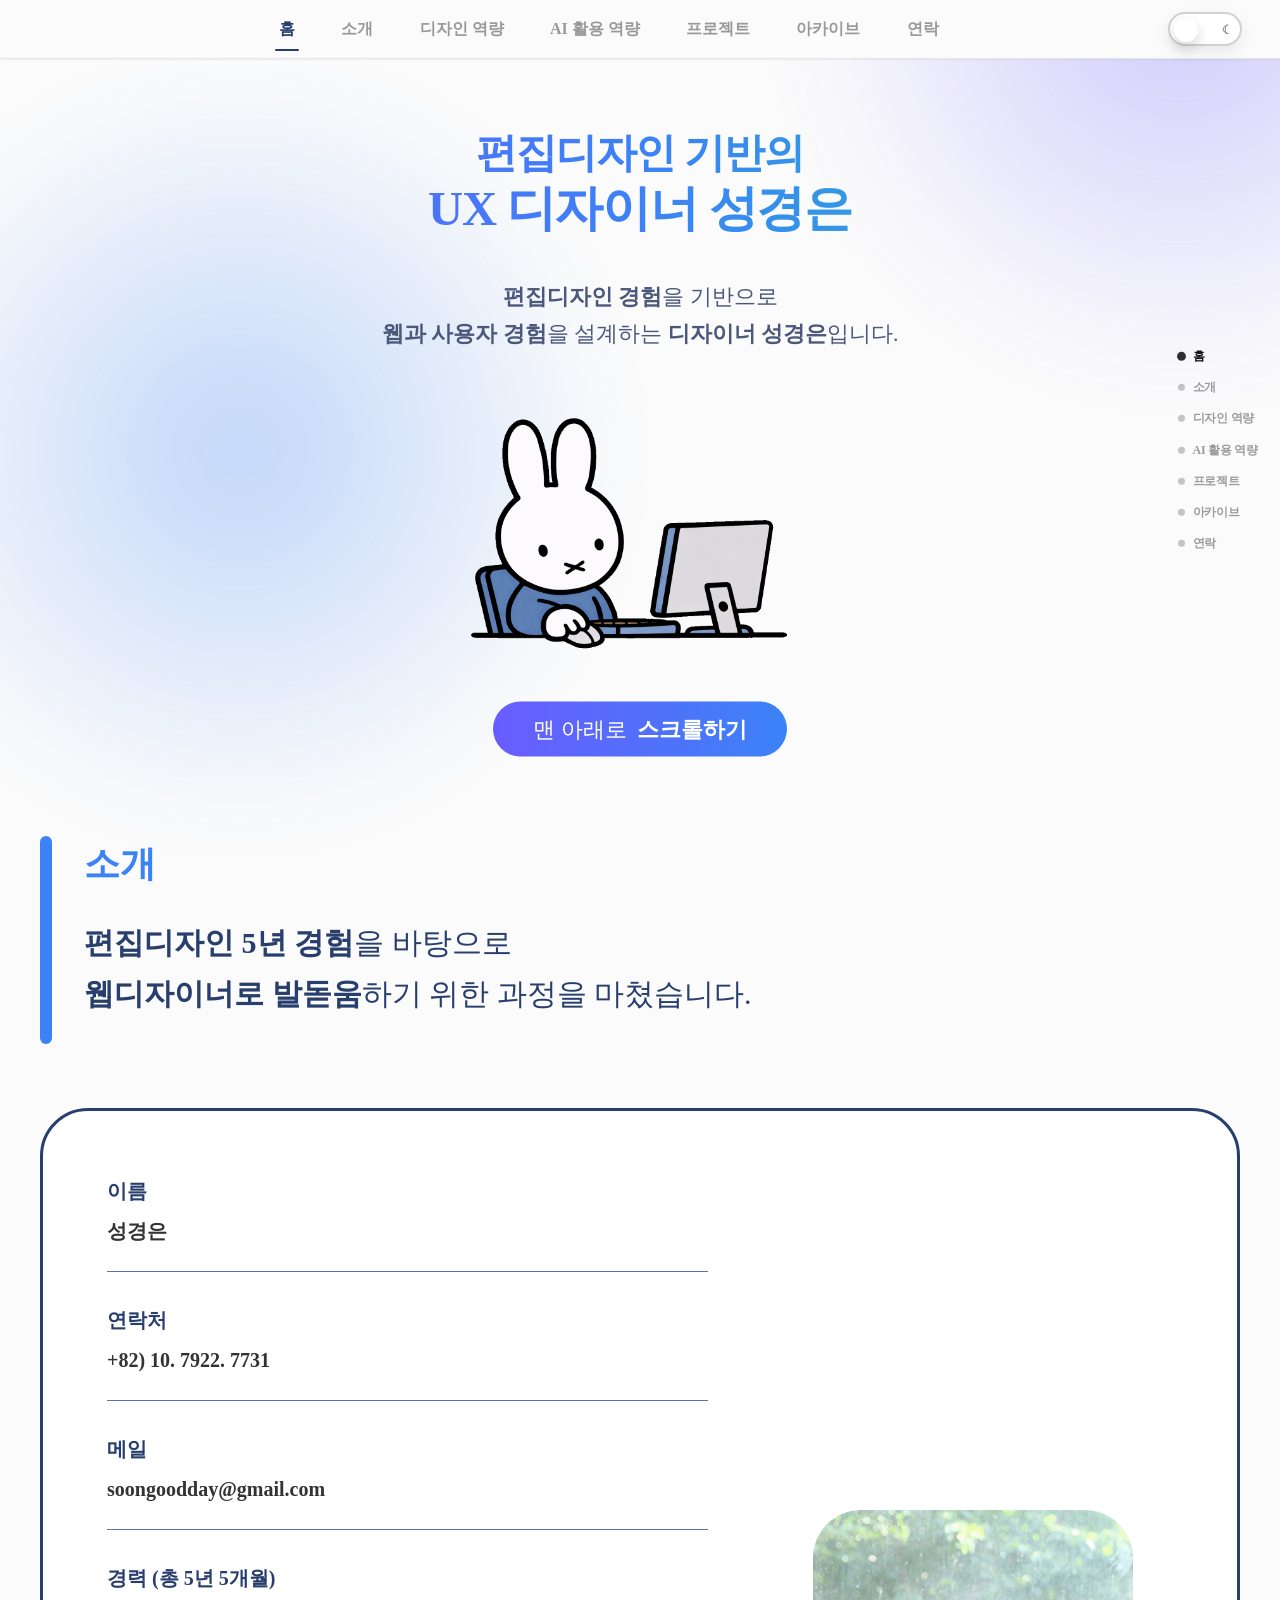
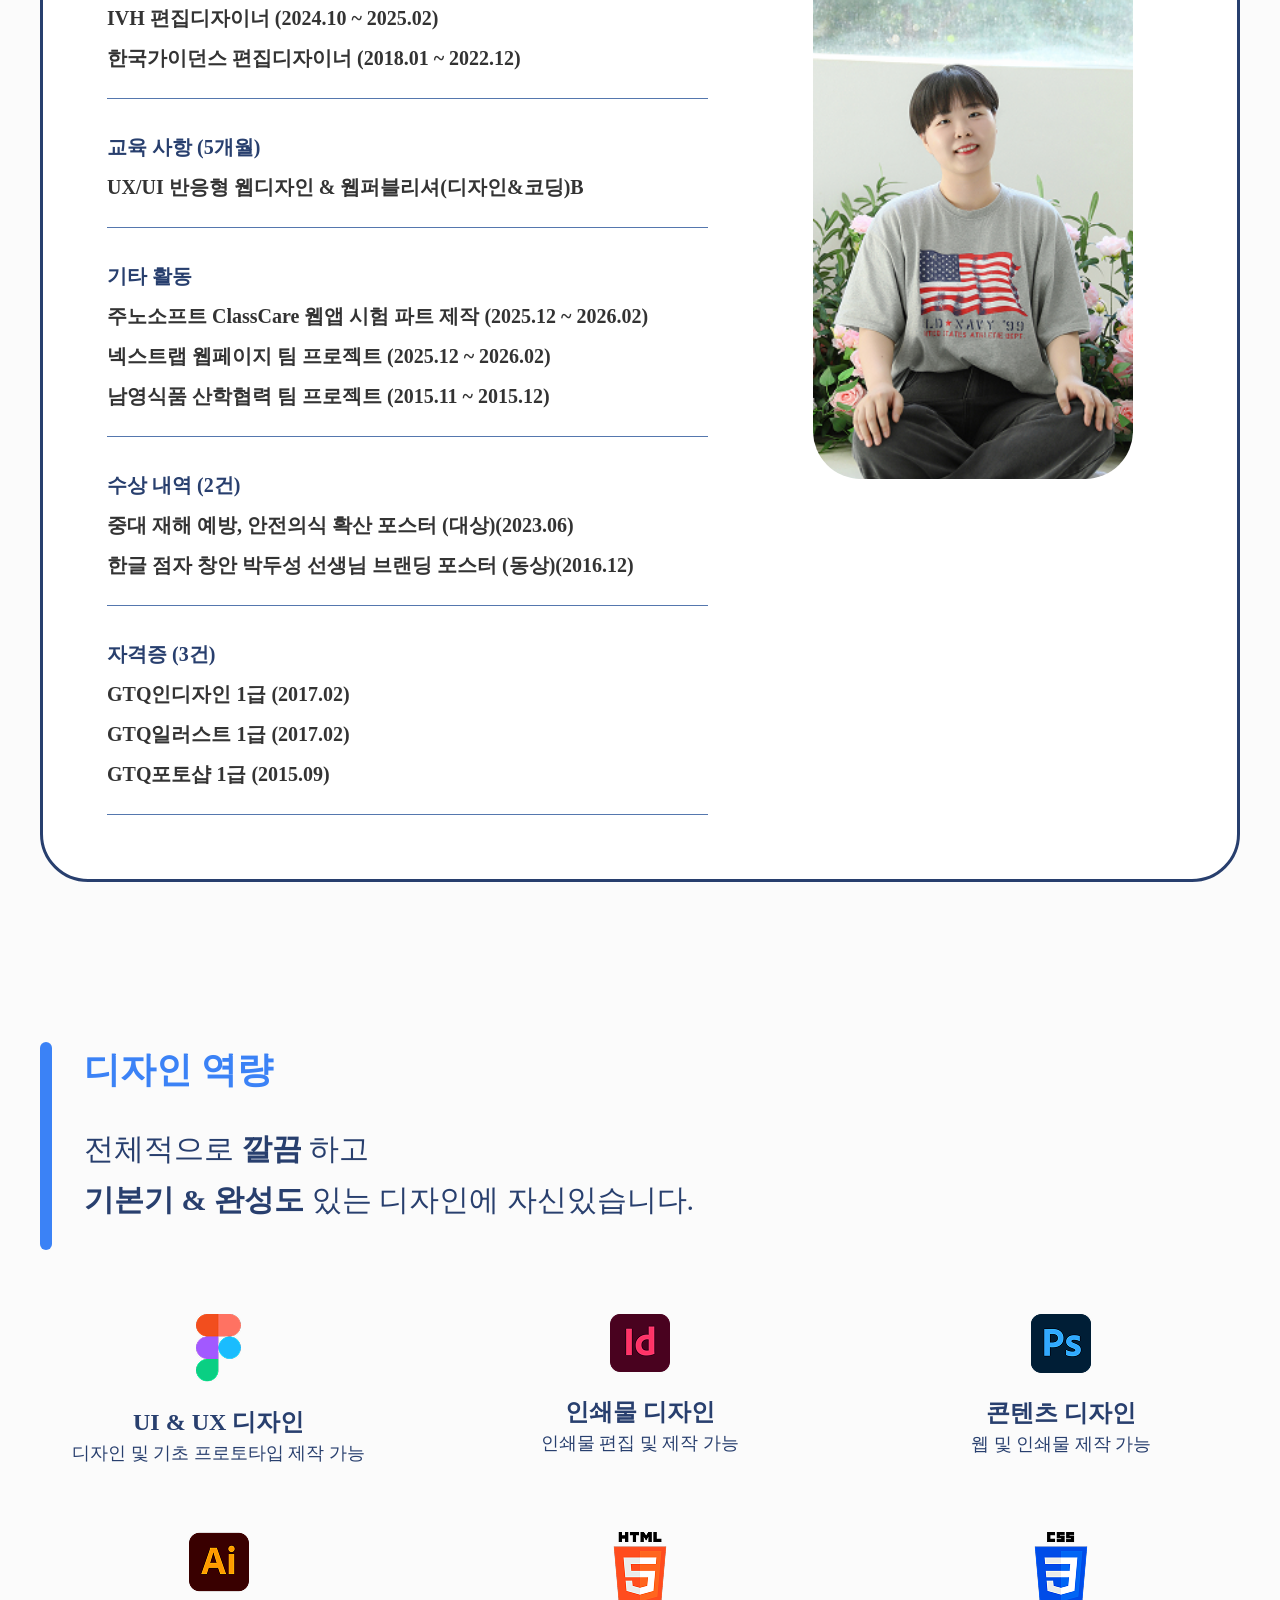
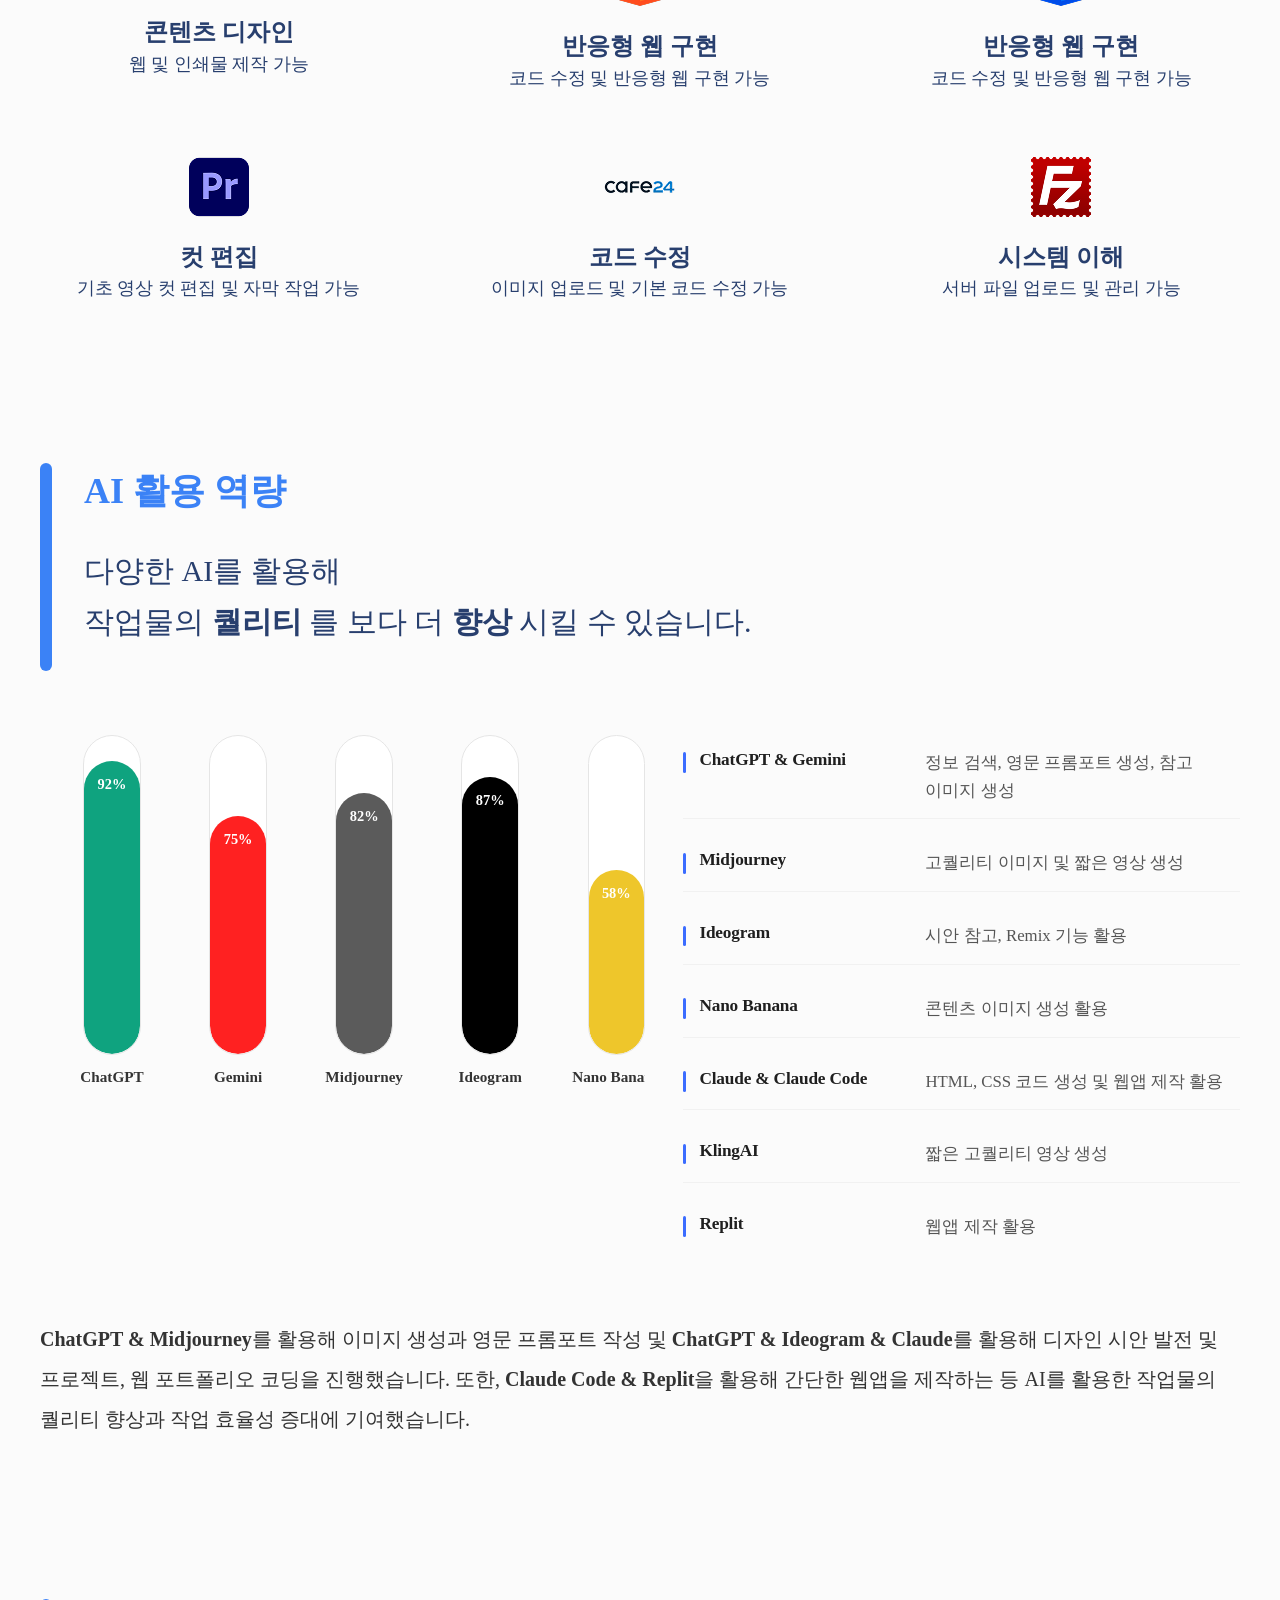
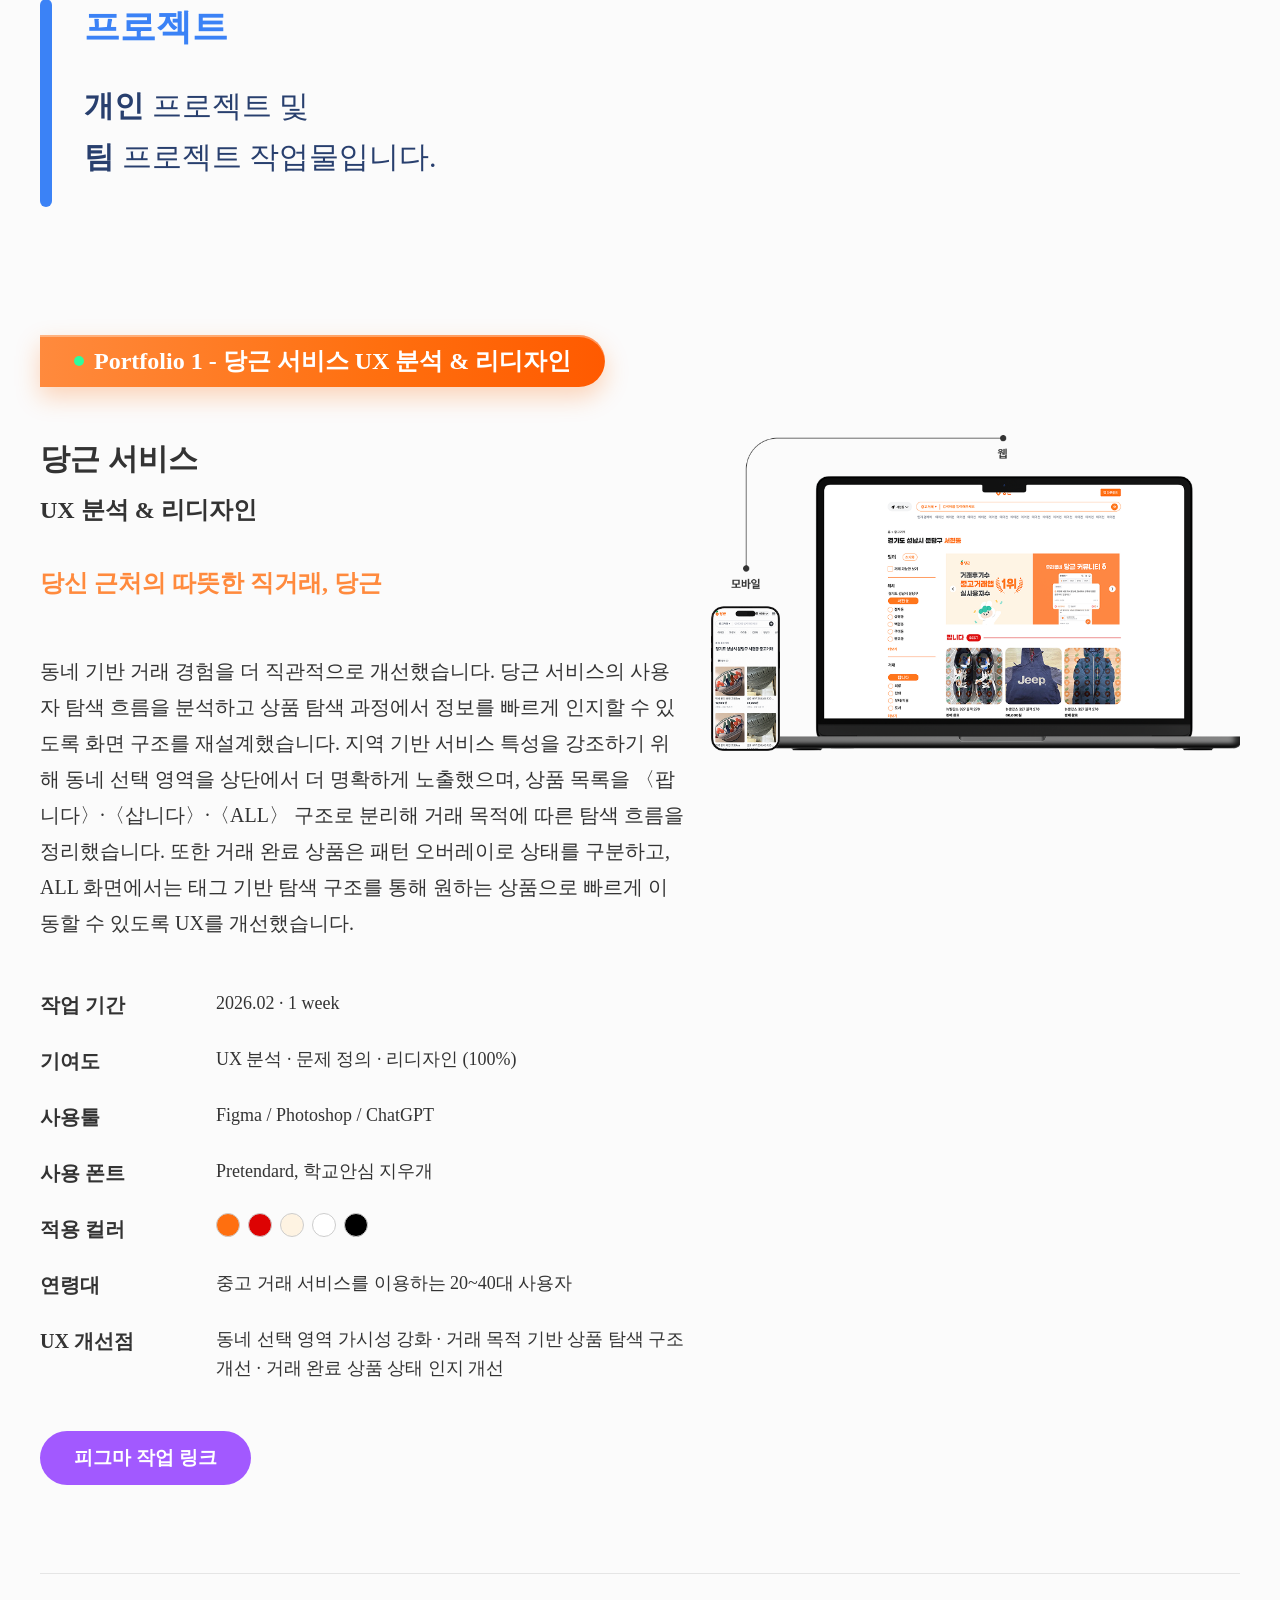
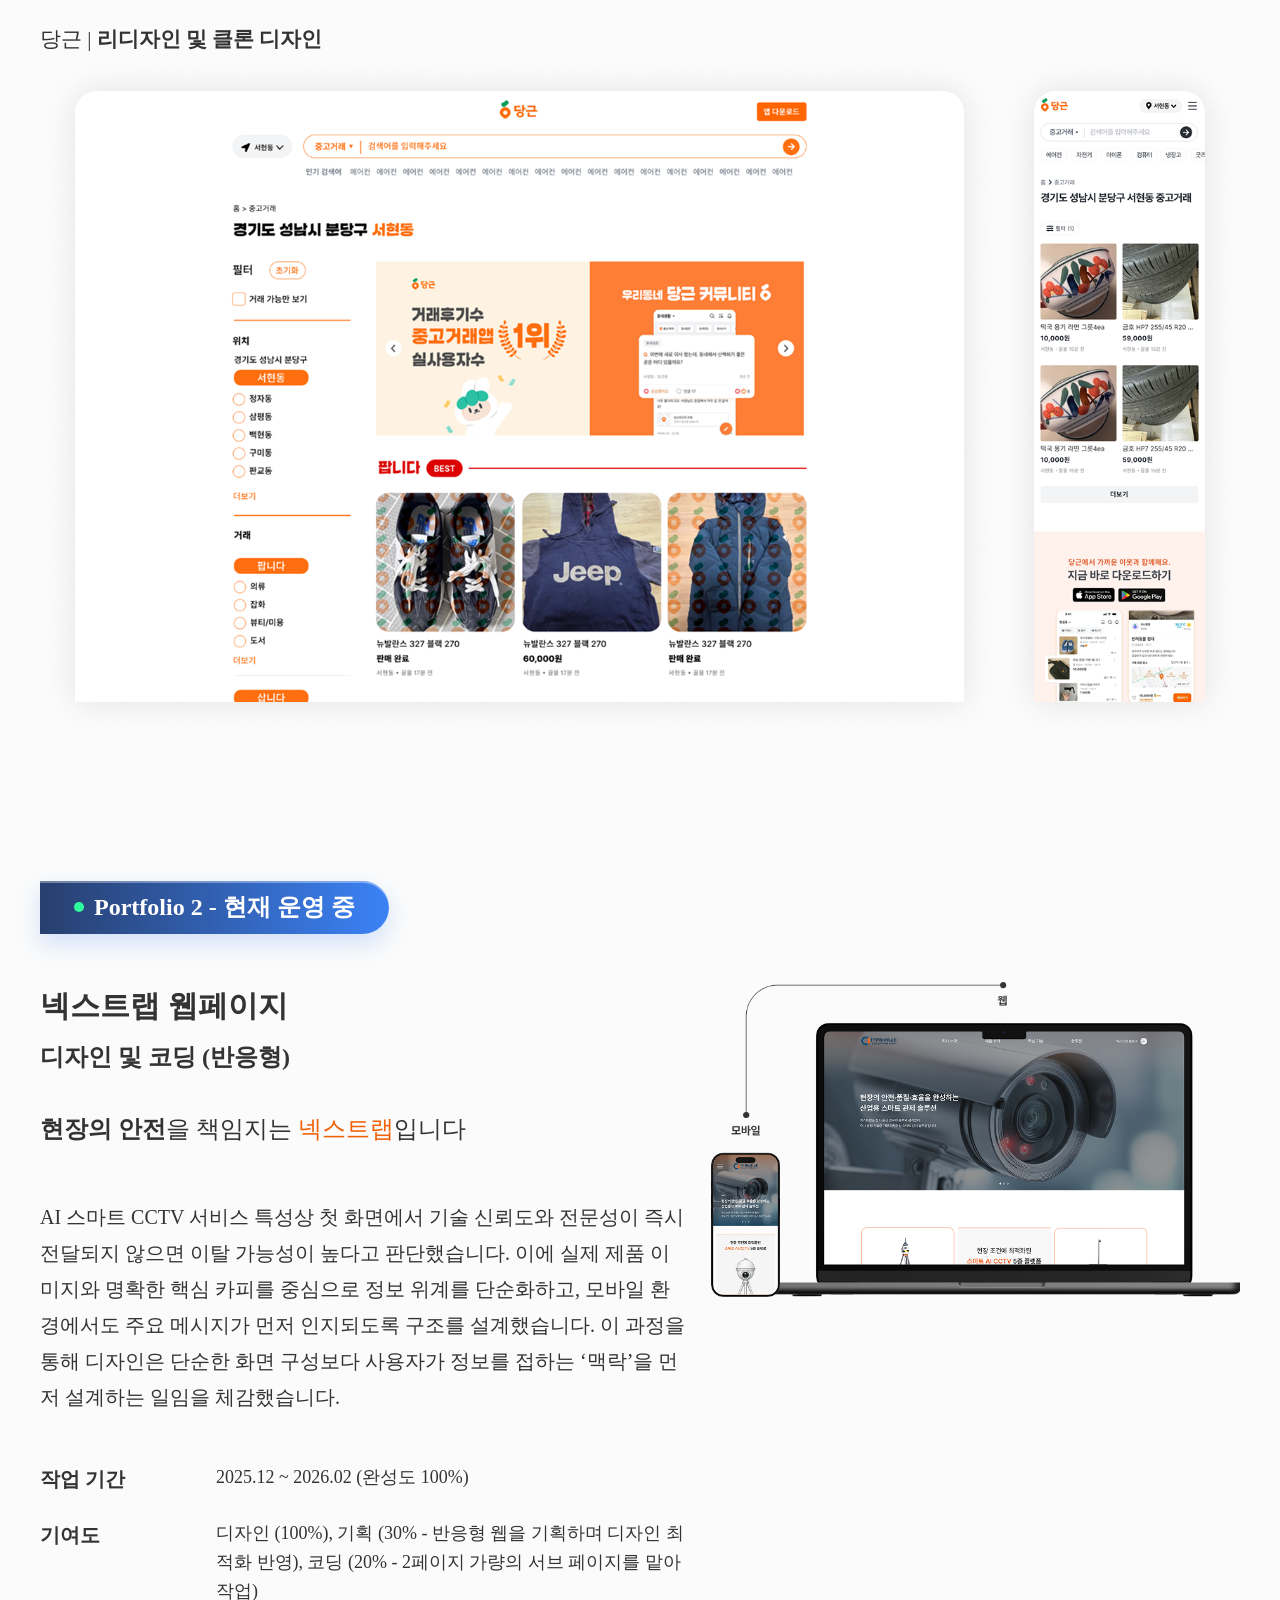
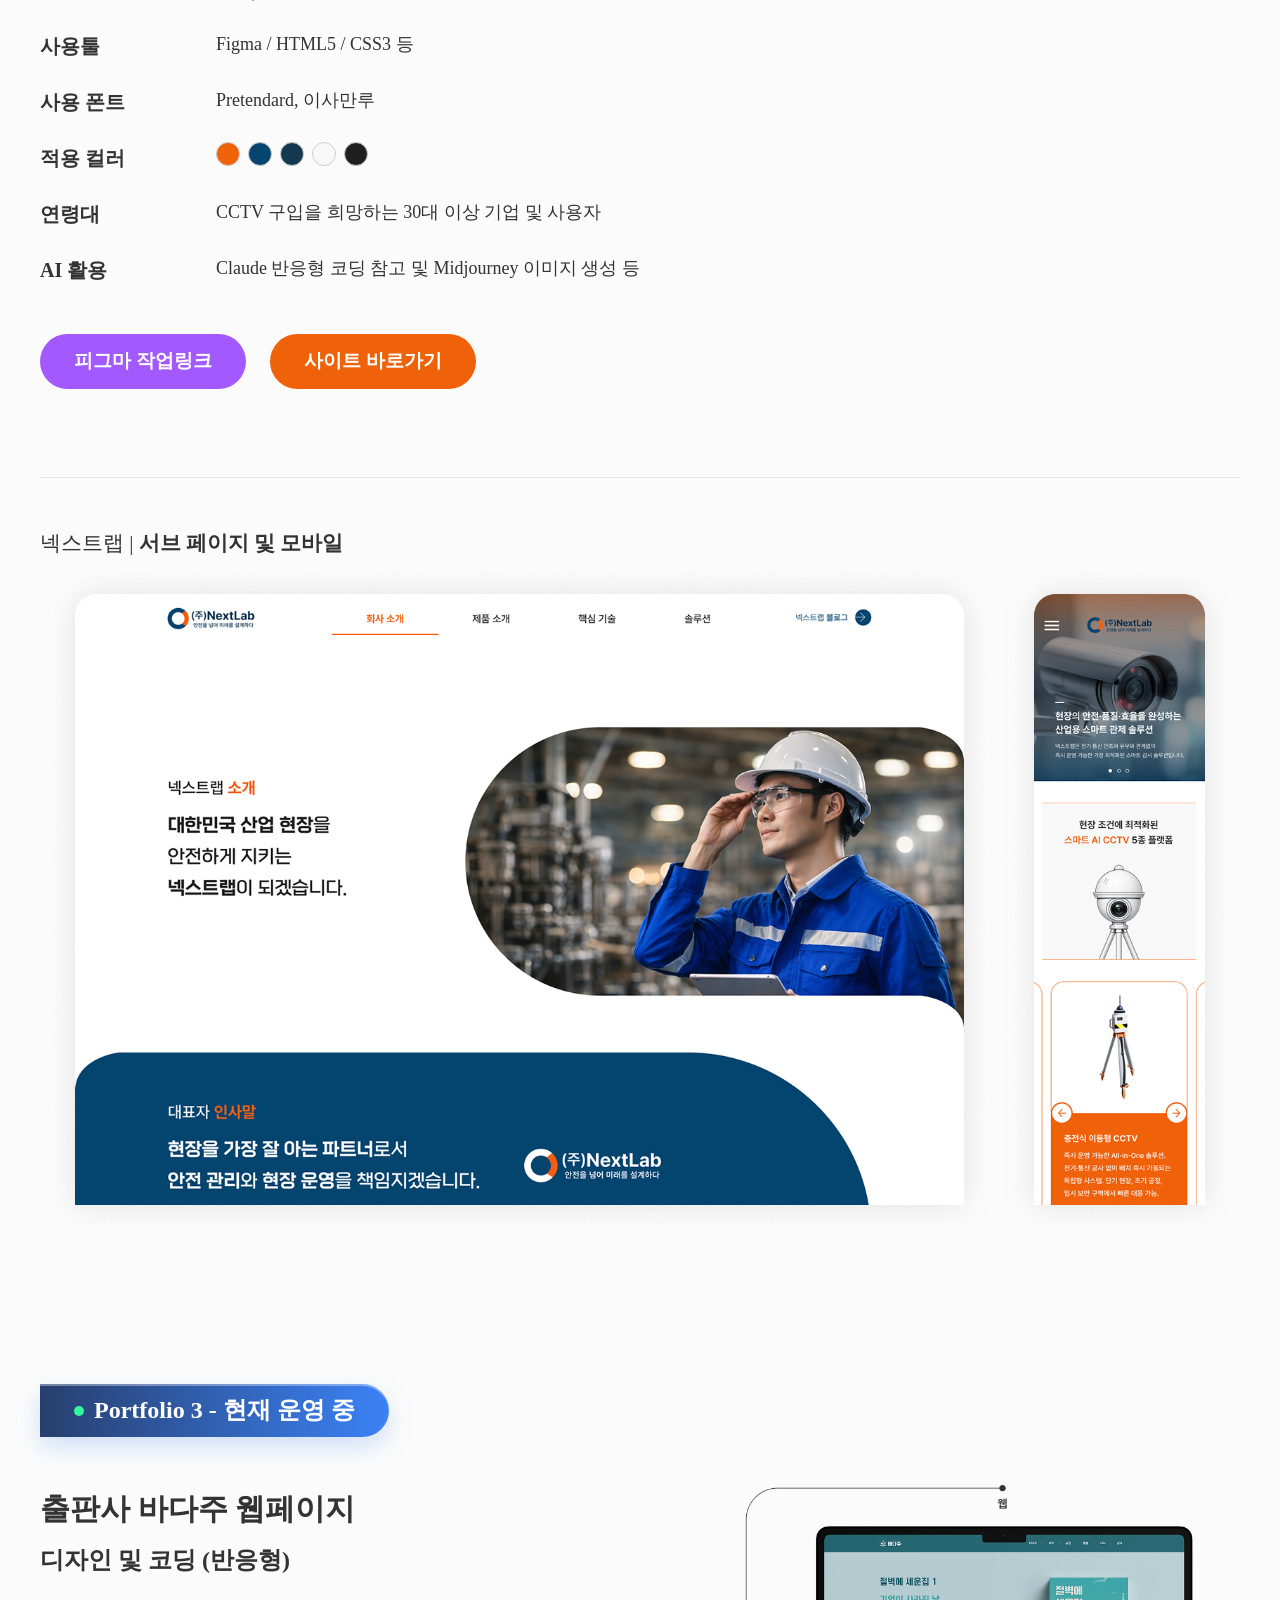
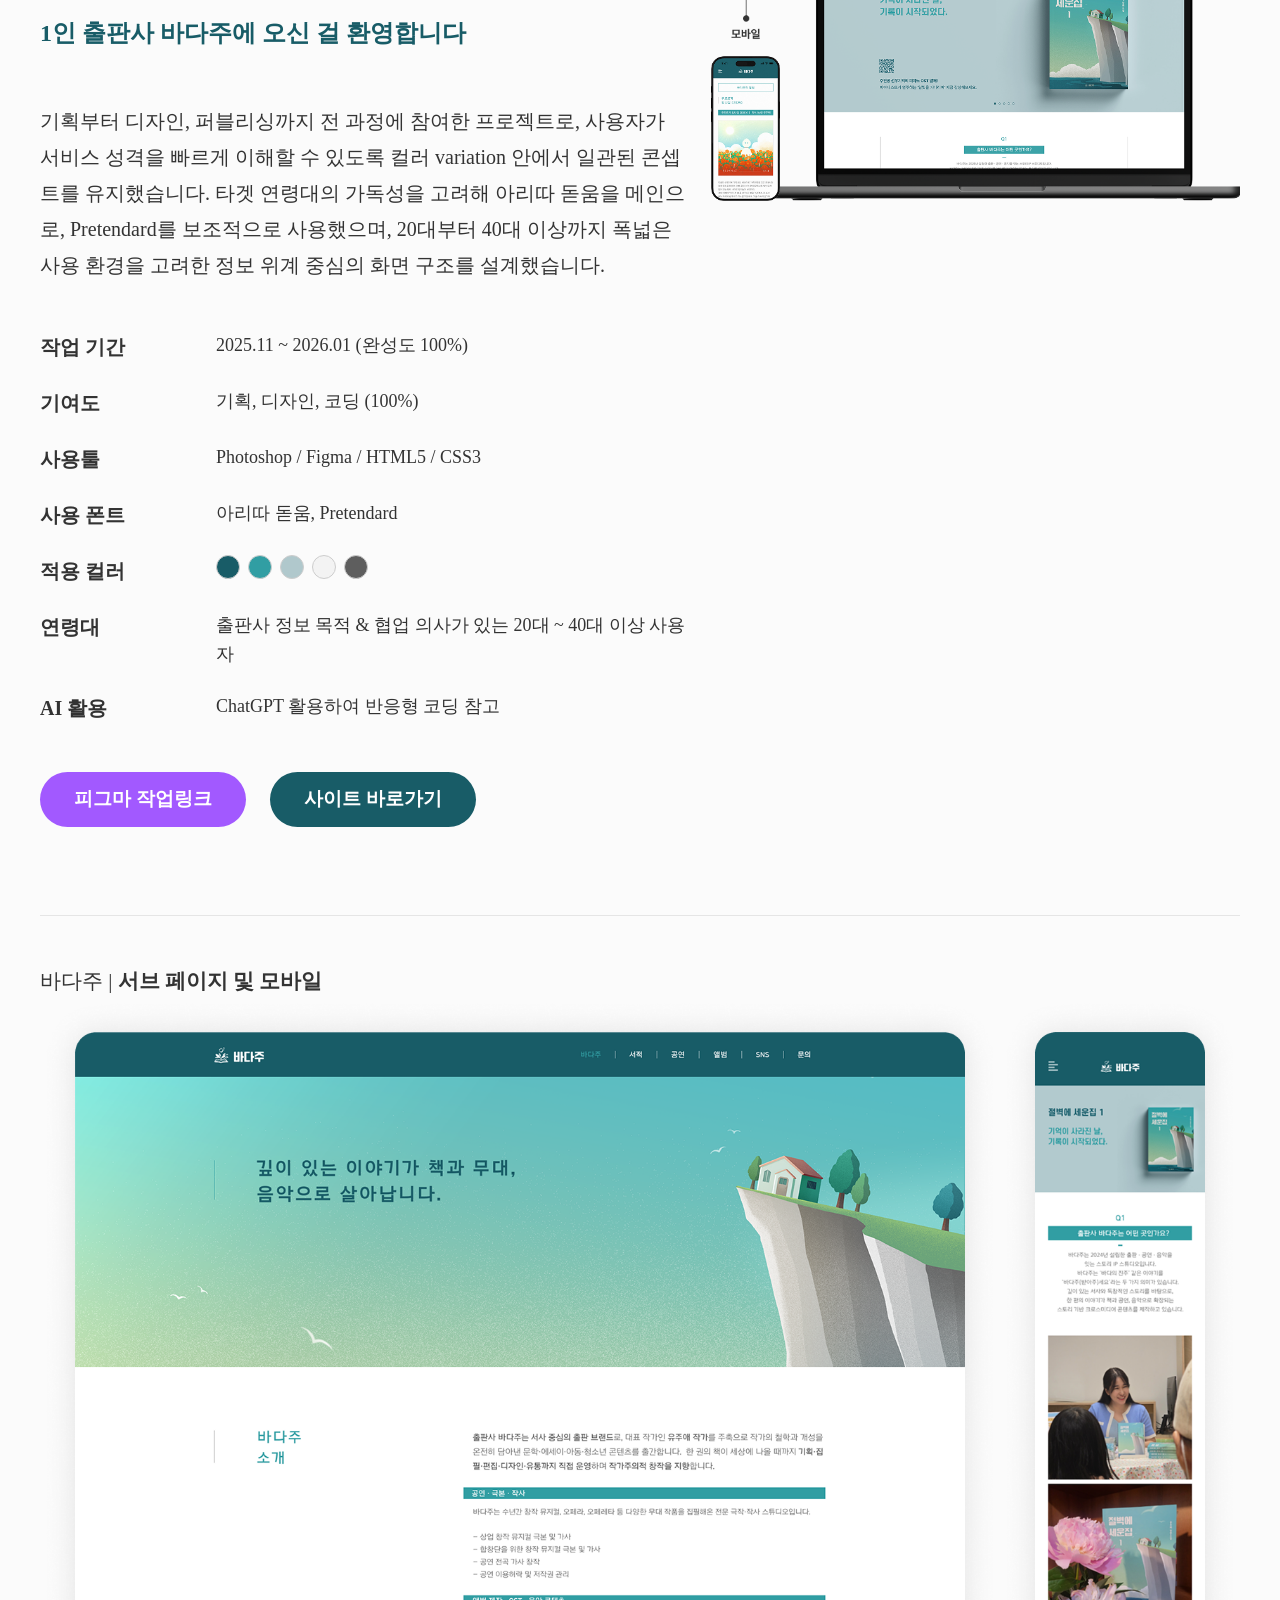
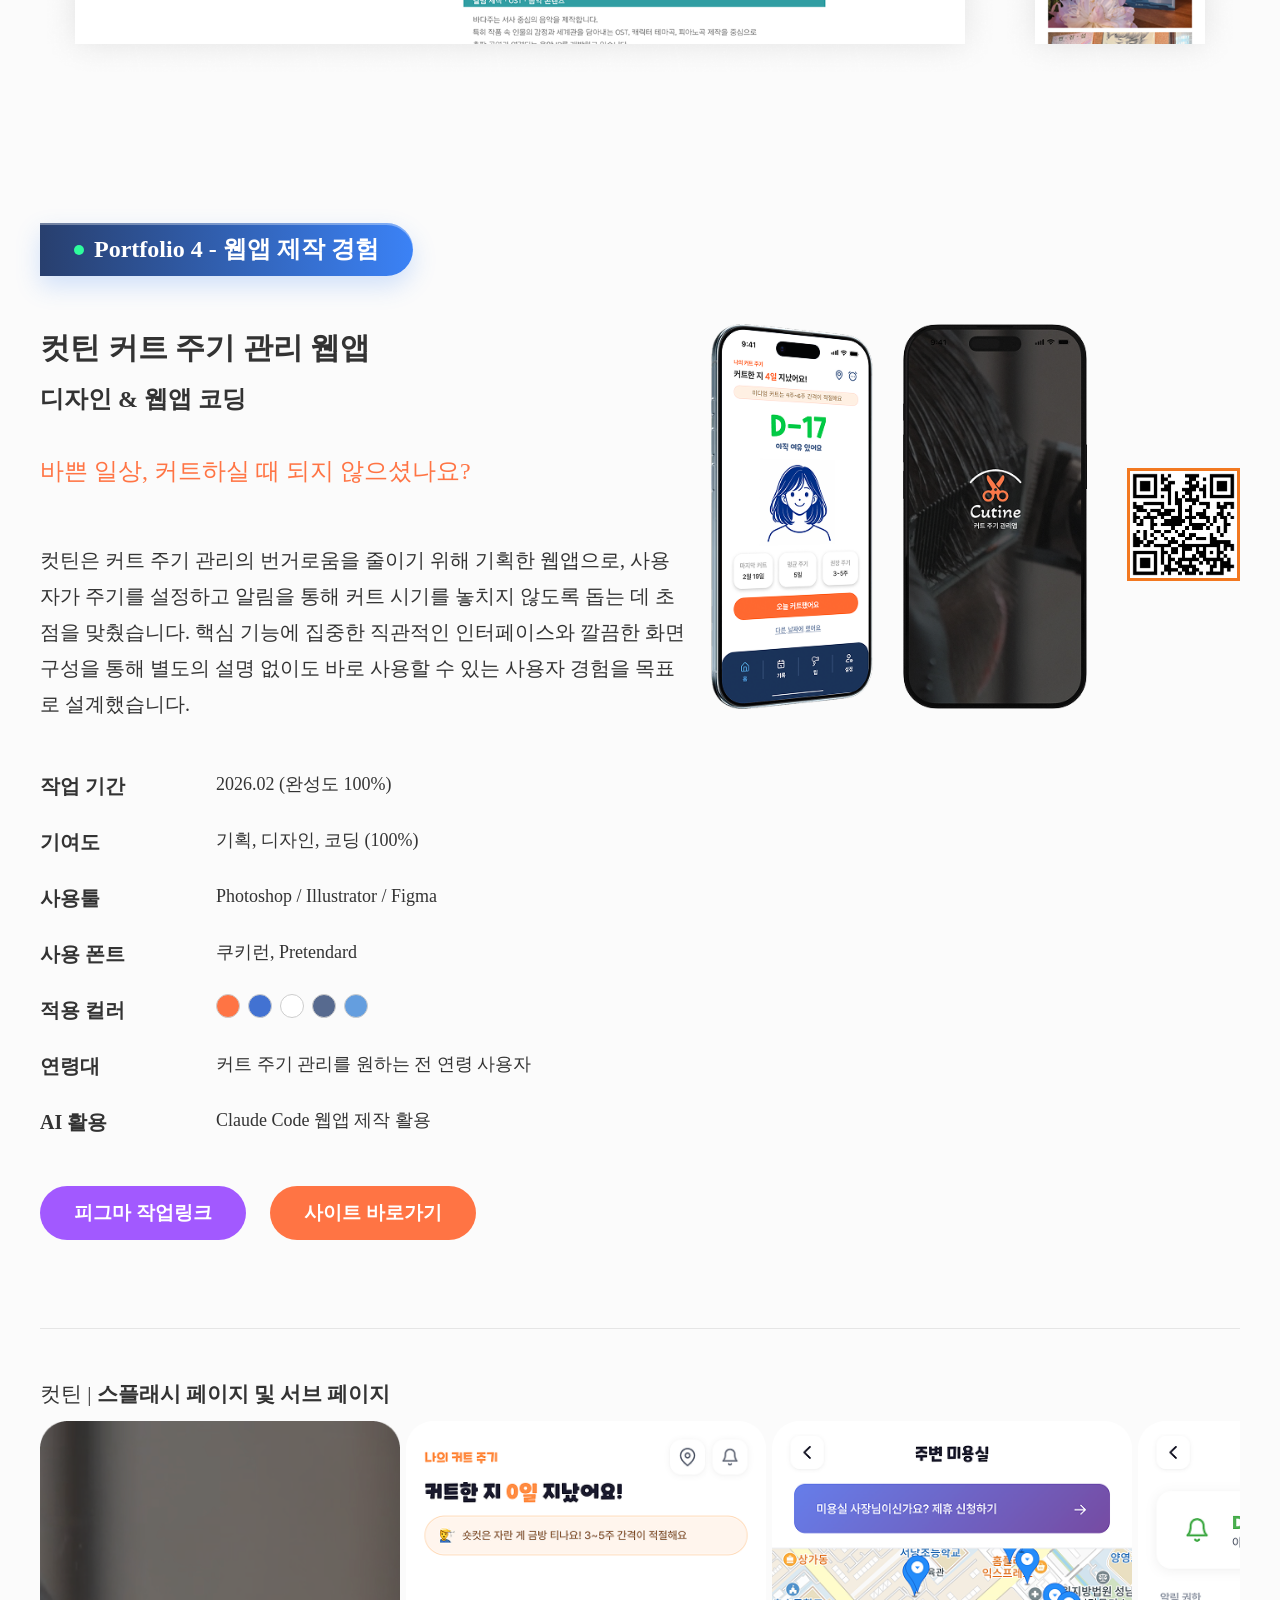
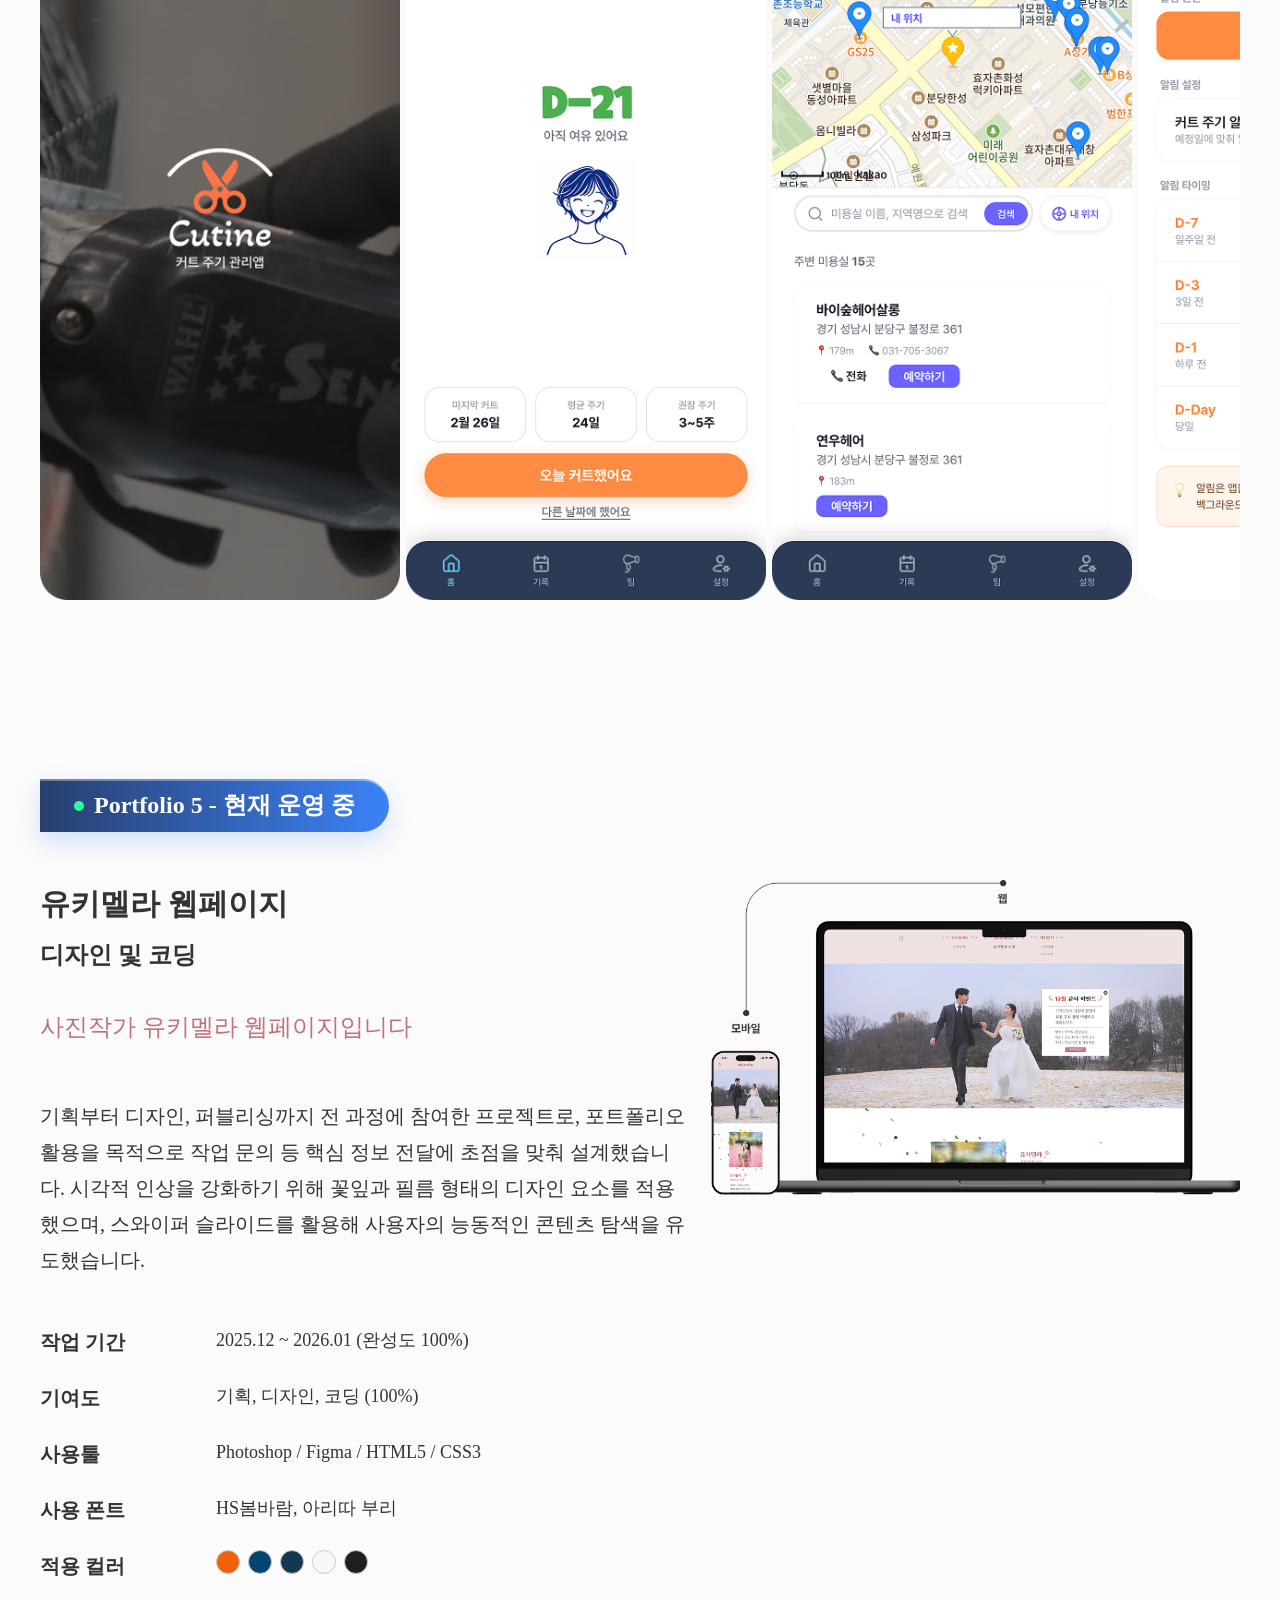
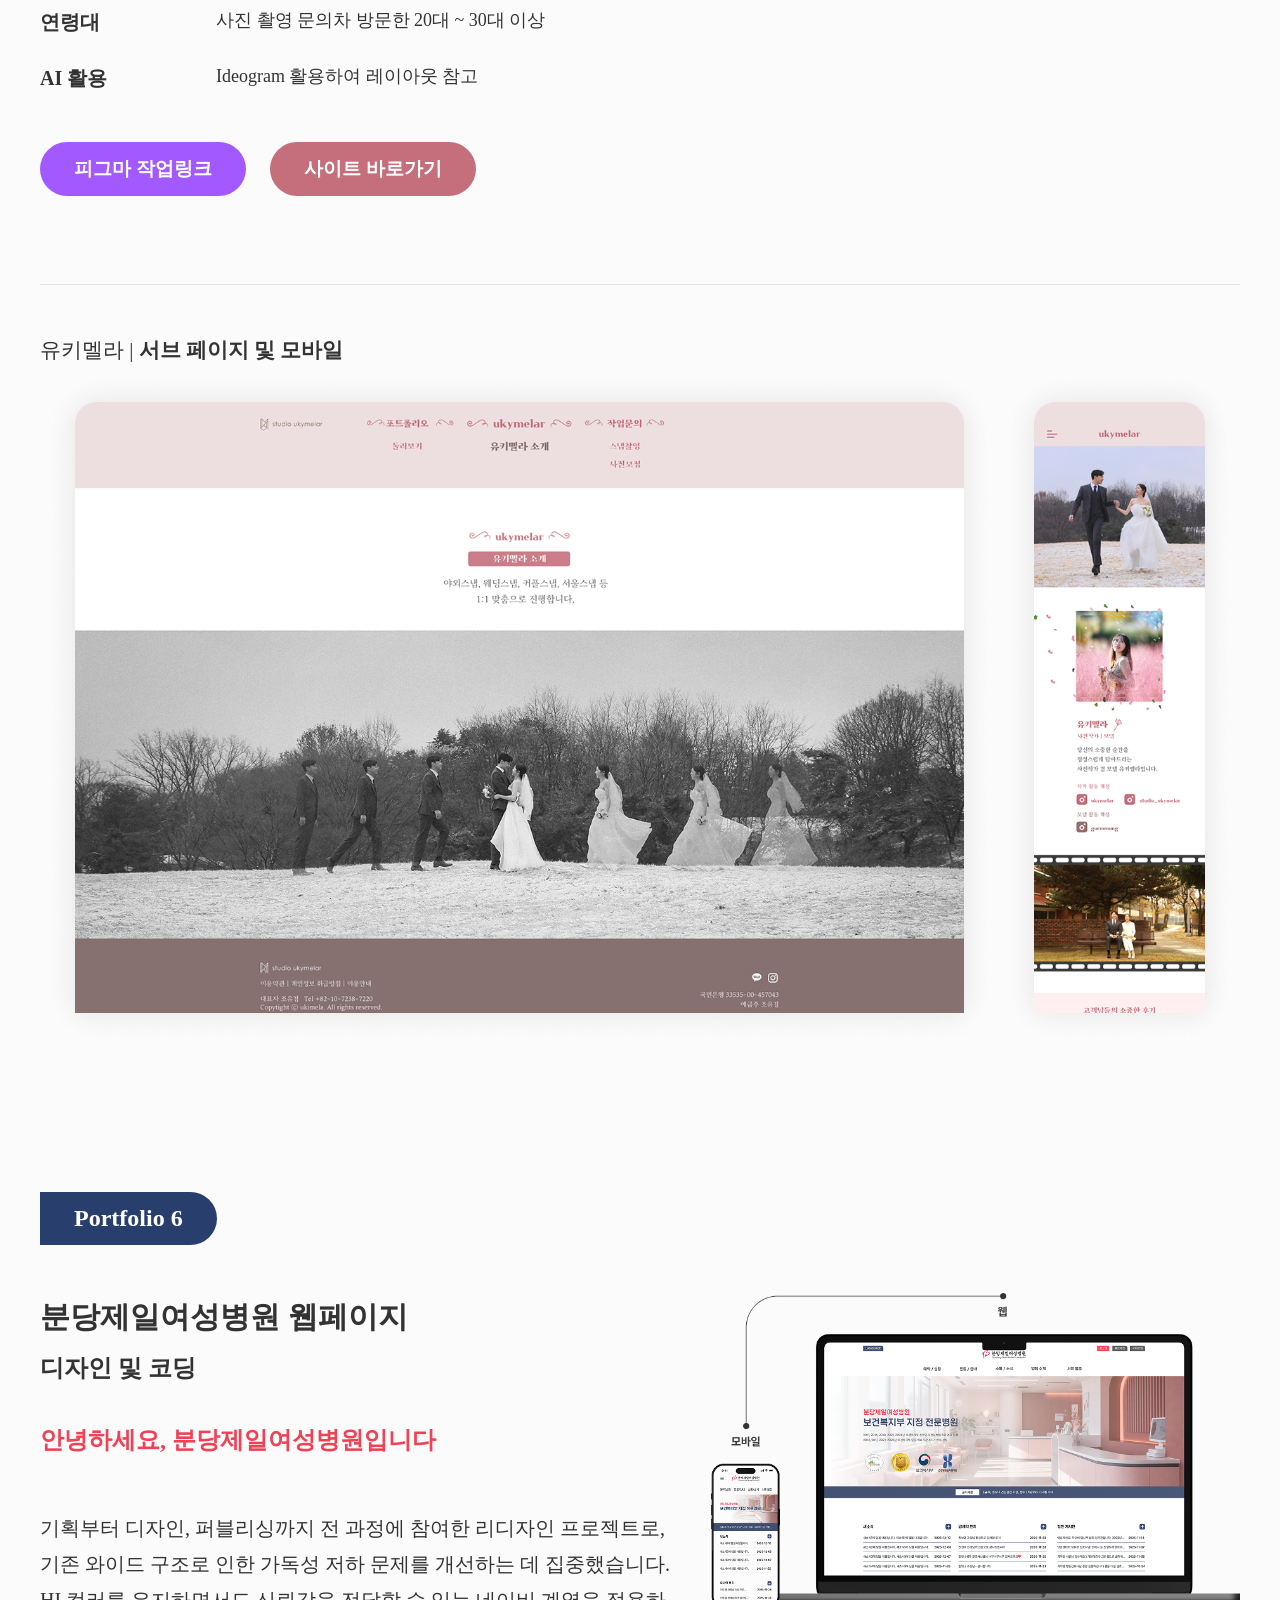
==== commit 9c654f24: "당근" ====
--- a/index.html
+++ b/index.html
@@ -486,8 +486,116 @@
                     <!-- Portfolio 1 -->
                     <article class="portfolio-item">
                         <div class="portfolio-header">
+                            <div class="portfolio-number is-live2">
+                                Portfolio 1 - 당근 서비스 UX 분석 & 리디자인
+                            </div>
+                        </div>
+                        <div class="portfolio-content">
+                            <div class="portfolio-info">
+                                <h3 class="portfolio-title">
+                                    당근 서비스
+                                </h3>
+                                <p class="portfolio-subtitle">
+                                    UX 분석 & 리디자인
+                                </p>
+                                <p class="portfolio-tagline9" style="color: #FF8A3D">
+                                    <b>당신 근처의 따뜻한 직거래, 당근</b>
+                                </p>
+
+                                <span class="info-section">동네 기반 거래 경험을 더 직관적으로 개선했습니다.
+                                    당근 서비스의 사용자 탐색 흐름을 분석하고 상품 탐색 과정에서 정보를 빠르게 인지할 수 있도록 화면 구조를 재설계했습니다.
+                                    지역 기반 서비스 특성을 강조하기 위해 동네 선택 영역을 상단에서 더 명확하게 노출했으며, 상품 목록을 〈팝니다〉·〈삽니다〉·〈ALL〉 구조로
+                                    분리해 거래 목적에 따른 탐색 흐름을 정리했습니다.
+                                    또한 거래 완료 상품은 패턴 오버레이로 상태를 구분하고, ALL 화면에서는 태그 기반 탐색 구조를 통해 원하는 상품으로 빠르게 이동할 수 있도록 UX를
+                                    개선했습니다.
+                                </span>
+
+                                <div class="portfolio-details">
+                                    <div class="detail-item">
+                                        <span class="detail-label">작업 기간</span>
+                                        <span class="detail-value">2026.02 · 1 week</span>
+                                    </div>
+                                    <div class="detail-item">
+                                        <span class="detail-label">기여도</span>
+                                        <span class="detail-value">UX 분석 · 문제 정의 · 리디자인 (100%)</span>
+                                    </div>
+                                    <div class="detail-item">
+                                        <span class="detail-label">사용툴</span>
+                                        <span class="detail-value">Figma / Photoshop / ChatGPT</span>
+                                    </div>
+                                    <div class="detail-item">
+                                        <span class="detail-label">사용 폰트</span>
+                                        <span class="detail-value">Pretendard, 학교안심 지우개</span>
+                                    </div>
+                                    <div class="detail-item">
+                                        <span class="detail-label">적용 컬러</span>
+                                        <div class="color-palette">
+                                            <div class="color-chip" style="
+                                                        background-color: #FF6F0F;
+                                                    "></div>
+                                            <div class="color-chip" style="
+                                                        background-color: #DD0303;
+                                                    "></div>
+                                            <div class="color-chip" style="
+                                                        background-color: #FEF3E2;
+                                                    "></div>
+                                            <div class="color-chip" style="
+                                                        background-color: #ffffff;
+                                                    "></div>
+                                            <div class="color-chip" style="
+                                                        background-color: #000000;
+                                                    "></div>
+                                        </div>
+                                    </div>
+                                    <div class="detail-item">
+                                        <span class="detail-label">연령대</span>
+                                        <span class="detail-value">중고 거래 서비스를 이용하는 20~40대 사용자</span>
+                                    </div>
+                                    <div class="detail-item">
+                                        <span class="detail-label">UX 개선점</span>
+                                        <span class="detail-value">동네 선택 영역 가시성 강화 · 거래 목적 기반 상품 탐색 구조 개선 · 거래 완료 상품 상태 인지 개선 </span>
+                                    </div>
+                                </div>
+
+                                <div class="portfolio-actions">
+                                    <a href="https://www.figma.com/design/GDPiVGtGj4u1bve0GXzwyx/%EB%8B%B9%EA%B7%BC-%EC%84%9C%EB%B9%84%EC%8A%A4-UX-%EB%B6%84%EC%84%9D-%EB%B0%8F-%EB%A6%AC%EB%94%94%EC%9E%90%EC%9D%B8?node-id=20-4&t=Sdf7UWmJHquy67QJ-1"
+                                        class="btn-figma" target="_blank" rel="noopener noreferrer">피그마 작업 링크</a>
+                                    <!-- <a href="https://nextlab.ai.kr" class="btn-site" target="_blank"
+                                        rel="noopener noreferrer" style="background-color: #f0620a">사이트 바로가기</a> -->
+                                </div>
+                            </div>
+
+                            <div class="portfolio-preview">
+                                <div class="preview-web">
+                                    <img src="images/daangn_mac.png" alt="" />
+                                </div>
+                                <!-- <div class="preview-mobile">
+                                    <img src="images/badaju_iphone.png" alt="" />
+                                </div> -->
+                            </div>
+                        </div>
+
+                        <div class="portfolio-sub">
+                            <h4 class="sub-title">
+                                <span class="font-medium">당근 | </span>
+                                <span class="font-bold">리디자인 및 클론 디자인</span>
+                            </h4>
+                            <div class="sub-images">
+                                <div class="sub-image-web">
+                                    <img src="images/daangn_sub.png" alt="" />
+                                </div>
+                                <div class="sub-image-mobile">
+                                    <img src="images/daangn_mobile.png" alt="" />
+                                </div>
+                            </div>
+                        </div>
+                    </article>
+
+                    <!-- Portfolio 2 -->
+                    <article class="portfolio-item">
+                        <div class="portfolio-header">
                             <div class="portfolio-number is-live">
-                                Portfolio 1 - 현재 운영 중
+                                Portfolio 2 - 현재 운영 중
                             </div>
                         </div>
                         <div class="portfolio-content">
@@ -532,7 +640,7 @@
                                     </div>
                                     <div class="detail-item">
                                         <span class="detail-label">사용툴</span>
-                                        <span class="detail-value">피그마/HTML5/CSS3/ChatGPT/Claude
+                                        <span class="detail-value">Figma / HTML5 / CSS3
                                             등</span>
                                     </div>
                                     <div class="detail-item">
@@ -583,9 +691,9 @@
                                 <div class="preview-web">
                                     <img src="images/nextlab_mac.png" alt="" />
                                 </div>
-                                <div class="preview-mobile">
+                                <!-- <div class="preview-mobile">
                                     <img src="images/badaju_iphone.png" alt="" />
-                                </div>
+                                </div> -->
                             </div>
                         </div>
 
@@ -605,11 +713,11 @@
                         </div>
                     </article>
 
-                    <!-- Portfolio 2 -->
+                    <!-- Portfolio 3 -->
                     <article class="portfolio-item">
                         <div class="portfolio-header">
                             <div class="portfolio-number is-live">
-                                Portfolio 2 - 현재 운영 중
+                                Portfolio 3 - 현재 운영 중
                             </div>
                         </div>
                         <div class="portfolio-content">
@@ -649,7 +757,7 @@
                                     </div>
                                     <div class="detail-item">
                                         <span class="detail-label">사용툴</span>
-                                        <span class="detail-value">포토샵/피그마/HTML5/CSS3/ChatGPT</span>
+                                        <span class="detail-value">Photoshop / Figma / HTML5 / CSS3</span>
                                     </div>
                                     <div class="detail-item">
                                         <span class="detail-label">사용 폰트</span>
@@ -723,11 +831,11 @@
                         </div>
                     </article>
 
-                    <!-- Portfolio 3 -->
+                    <!-- Portfolio 4 -->
                     <article class="portfolio-item">
                         <div class="portfolio-header">
                             <div class="portfolio-number is-live">
-                                Portfolio 3 - 웹앱 제작 경험
+                                Portfolio 4 - 웹앱 제작 경험
                             </div>
                         </div>
                         <div class="portfolio-content">
@@ -764,8 +872,7 @@
                                     </div>
                                     <div class="detail-item">
                                         <span class="detail-label">사용툴</span>
-                                        <span class="detail-value">포토샵/일러스트레이터/피그마/ChatGPT/Claude
-                                            Code</span>
+                                        <span class="detail-value">Photoshop / Illustrator / Figma</span>
                                     </div>
                                     <div class="detail-item">
                                         <span class="detail-label">사용 폰트</span>
@@ -878,11 +985,11 @@
                     </article>
 
 
-                    <!-- Portfolio 4 -->
+                    <!-- Portfolio 5 -->
                     <article class="portfolio-item">
                         <div class="portfolio-header">
                             <div class="portfolio-number is-live">
-                                Portfolio 4 - 현재 운영 중
+                                Portfolio 5 - 현재 운영 중
                             </div>
                         </div>
                         <div class="portfolio-content">
@@ -919,7 +1026,7 @@
                                     </div>
                                     <div class="detail-item">
                                         <span class="detail-label">사용툴</span>
-                                        <span class="detail-value">포토샵/피그마/HTML5/CSS3/Ideogram</span>
+                                        <span class="detail-value">Photoshop / Figma / HTML5 / CSS3</span>
                                     </div>
                                     <div class="detail-item">
                                         <span class="detail-label">사용 폰트</span>
@@ -992,10 +1099,10 @@
                     </article>
 
 
-                    <!-- Portfolio 5 -->
+                    <!-- Portfolio 6 -->
                     <article class="portfolio-item">
                         <div class="portfolio-header">
-                            <div class="portfolio-number">Portfolio 5</div>
+                            <div class="portfolio-number">Portfolio 6</div>
                         </div>
                         <div class="portfolio-content">
                             <div class="portfolio-info">
@@ -1031,7 +1138,7 @@
                                     </div>
                                     <div class="detail-item">
                                         <span class="detail-label">사용툴</span>
-                                        <span class="detail-value">포토샵/피그마/HTML5/CSS3/Midjourney</span>
+                                        <span class="detail-value">Photoshop / Figma / HTML5 / CSS3</span>
                                     </div>
                                     <div class="detail-item">
                                         <span class="detail-label">사용 폰트</span>
@@ -1107,10 +1214,10 @@
                     </article>
 
 
-                    <!-- Portfolio 6 -->
+                    <!-- Portfolio 7 -->
                     <article class="portfolio-item">
                         <div class="portfolio-header">
-                            <div class="portfolio-number">Portfolio 6</div>
+                            <div class="portfolio-number">Portfolio 7</div>
                         </div>
                         <div class="portfolio-content">
                             <div class="portfolio-info">
@@ -1144,7 +1251,7 @@
                                     </div>
                                     <div class="detail-item">
                                         <span class="detail-label">사용툴</span>
-                                        <span class="detail-value">포토샵/일러스트레이터/피그마/ChatGPT/Ideogram</span>
+                                        <span class="detail-value">Photoshop / Illustrator / Figma</span>
                                     </div>
                                     <div class="detail-item">
                                         <span class="detail-label">사용 폰트</span>
@@ -1216,10 +1323,10 @@
                     </article>
 
 
-                    <!-- Portfolio 7 -->
+                    <!-- Portfolio 8 -->
                     <article class="portfolio-item">
                         <div class="portfolio-header">
-                            <div class="portfolio-number">Portfolio 7</div>
+                            <div class="portfolio-number">Portfolio 8</div>
                         </div>
                         <div class="portfolio-content">
                             <div class="portfolio-info">
@@ -1252,7 +1359,7 @@
                                     </div>
                                     <div class="detail-item">
                                         <span class="detail-label">사용툴</span>
-                                        <span class="detail-value">포토샵/일러스트레이터/피그마/Ideogram</span>
+                                        <span class="detail-value">Photoshop / Illustrator / Figma</span>
                                     </div>
                                     <div class="detail-item">
                                         <span class="detail-label">사용 폰트</span>
@@ -1326,10 +1433,10 @@
                     </article>
 
                     <!-- 더 많은 포트폴리오 아이템들이 여기에 추가됩니다 -->
-                    <!-- Portfolio 8 -->
+                    <!-- Portfolio 9 -->
                     <article class="portfolio-item">
                         <div class="portfolio-header">
-                            <div class="portfolio-number">Portfolio 8</div>
+                            <div class="portfolio-number">Portfolio 9</div>
                         </div>
                         <div class="portfolio-content">
                             <div class="portfolio-info">
@@ -1363,7 +1470,7 @@
                                     </div>
                                     <div class="detail-item">
                                         <span class="detail-label">사용툴</span>
-                                        <span class="detail-value">포토샵/일러스트레이터/피그마/ChatGPT</span>
+                                        <span class="detail-value">Photoshop / Illustrator / Figma</span>
                                     </div>
                                     <div class="detail-item">
                                         <span class="detail-label">사용 폰트</span>
--- a/css/style.css
+++ b/css/style.css
@@ -271,6 +271,16 @@
     font-display: swap;
 }
 
+
+
+
+/* 포트폴리오 9 - 당근 */
+@font-face {
+    font-family: 'SchoolSafetyEraser';
+    src: url('https://cdn.jsdelivr.net/gh/projectnoonnu/noonfonts_2402_keris@1.0/TTHakgyoansimJiugaeR.woff2') format('woff2');
+    font-weight: normal;
+    font-display: swap;
+}
 
 
 
@@ -1094,7 +1104,8 @@
 .portfolio-tagline5,
 .portfolio-tagline6,
 .portfolio-tagline7,
-.portfolio-tagline8 {
+.portfolio-tagline8,
+.portfolio-tagline9 {
   font-size: var(--font-2xl);
   margin-bottom: var(--spacing-xl);
   line-height: 1.8;
@@ -1131,6 +1142,11 @@
 .portfolio-tagline8 {
   font-family: 'CookieRun';
 }
+
+.portfolio-tagline9 {
+  font-family: 'SchoolSafetyEraser';
+}
+
 
 .info-section{
   font-family: 'pretendard';
@@ -5565,4 +5581,72 @@
     box-sizing: border-box;
   }
 
+}
+
+
+
+
+/* =========================
+   Portfolio LIVE BADGE (Daangn)
+========================= */
+
+.portfolio-number.is-live2{
+  position: relative;
+  display: inline-flex;
+  align-items: center;
+  gap: 10px;
+
+  /* 당근 스타일 오렌지 그라데이션 */
+  background: linear-gradient(90deg, #FF8A3D 0%, #FF6F0F 60%, #FF5A00 100%);
+
+  box-shadow:
+    0 10px 24px rgba(255,111,15,0.28),
+    0 2px 0 rgba(255,255,255,0.35) inset;
+
+  transform: translateZ(0);
+  animation: liveBadgeFloat 2.4s ease-in-out infinite;
+}
+
+/* LIVE 점 */
+.portfolio-number.is-live2::before{
+  content:"";
+  width:10px;
+  height:10px;
+  border-radius:999px;
+
+  background:#2efc9d;
+
+  box-shadow:0 0 0 0 rgba(46,252,157,0.65);
+
+  animation: liveDotPulse 1.2s ease-in-out infinite;
+}
+
+/* shine 효과 */
+.portfolio-number.is-live2::after{
+  content:"";
+  position:absolute;
+  inset:0;
+  border-radius:inherit;
+
+  background:linear-gradient(
+    120deg,
+    transparent 0%,
+    rgba(255,255,255,0.35) 35%,
+    transparent 70%
+  );
+
+  transform:translateX(-120%);
+  animation:liveShine 2.6s ease-in-out infinite;
+
+  pointer-events:none;
+}
+
+/* hover */
+.portfolio-item:hover .portfolio-number.is-live2{
+  animation-play-state:paused;
+  transform:translateY(-2px);
+
+  box-shadow:
+    0 14px 30px rgba(255,111,15,0.35),
+    0 2px 0 rgba(255,255,255,0.35) inset;
 }
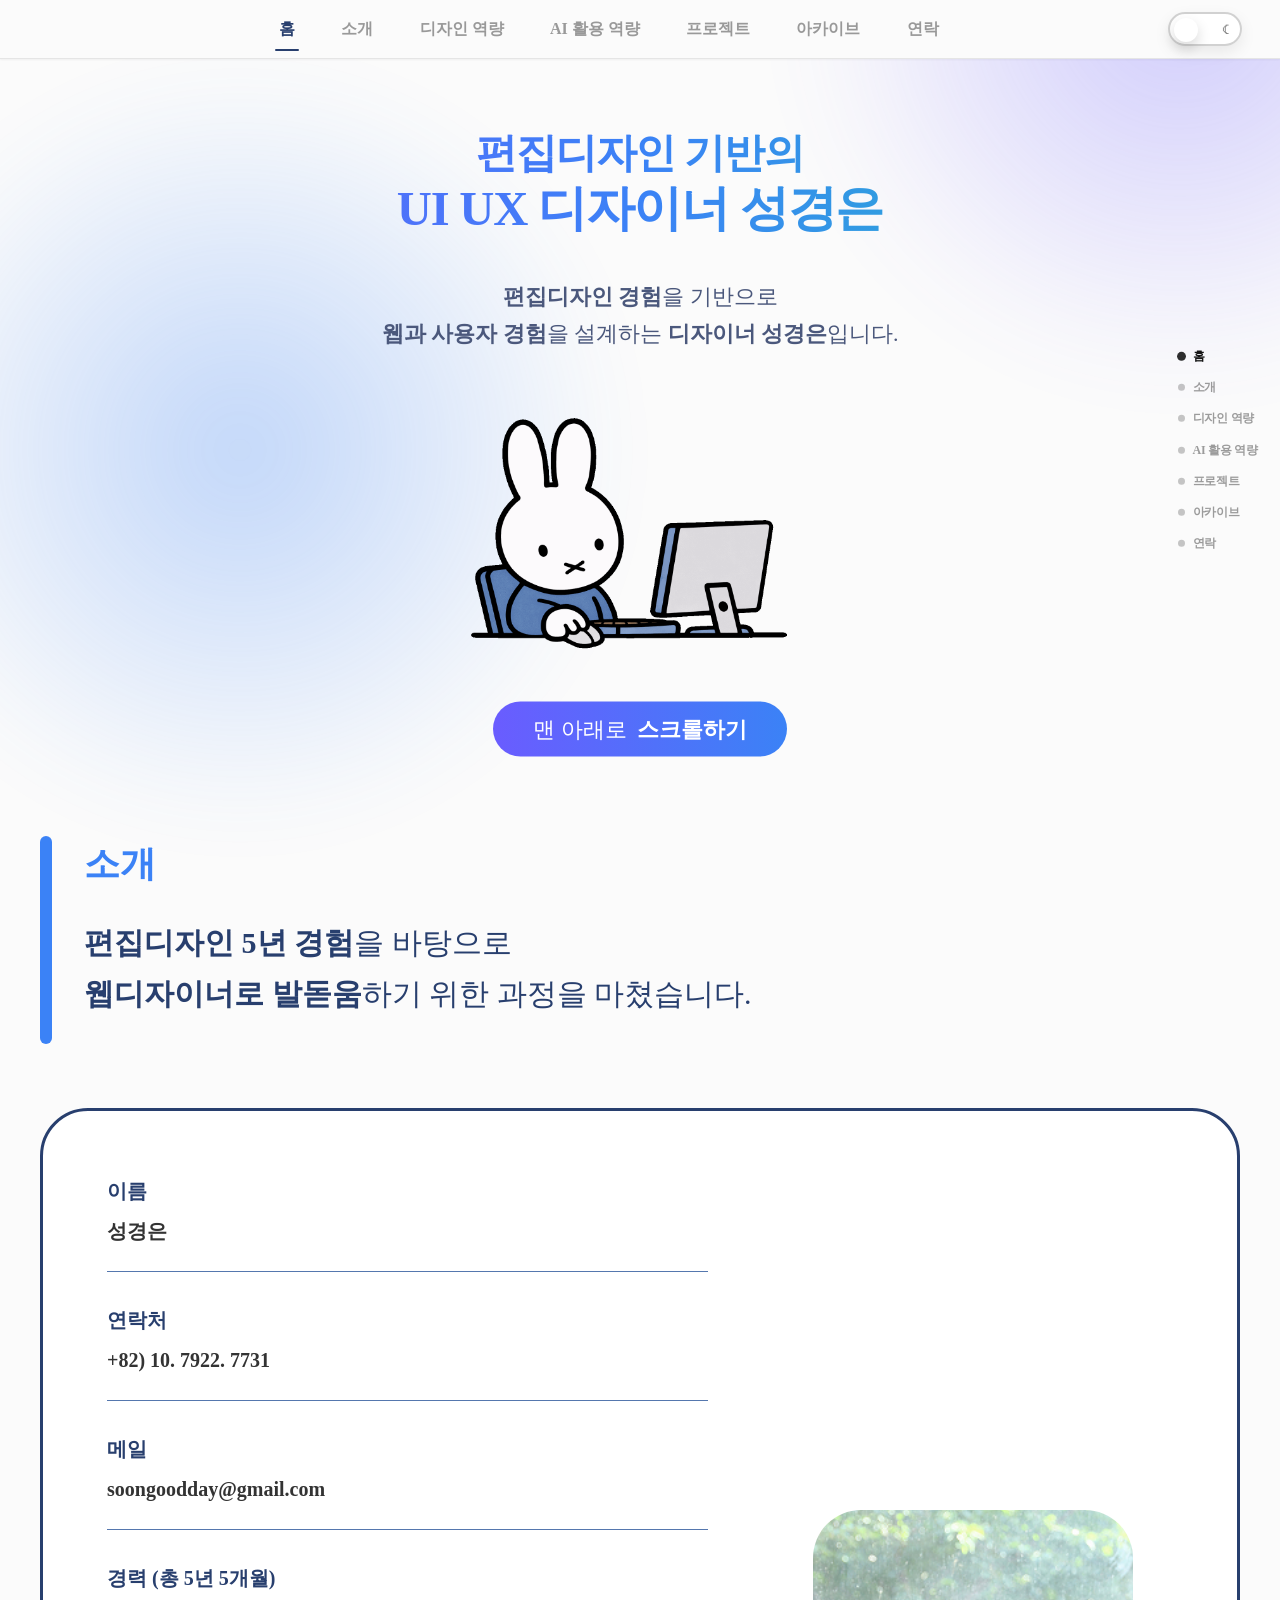
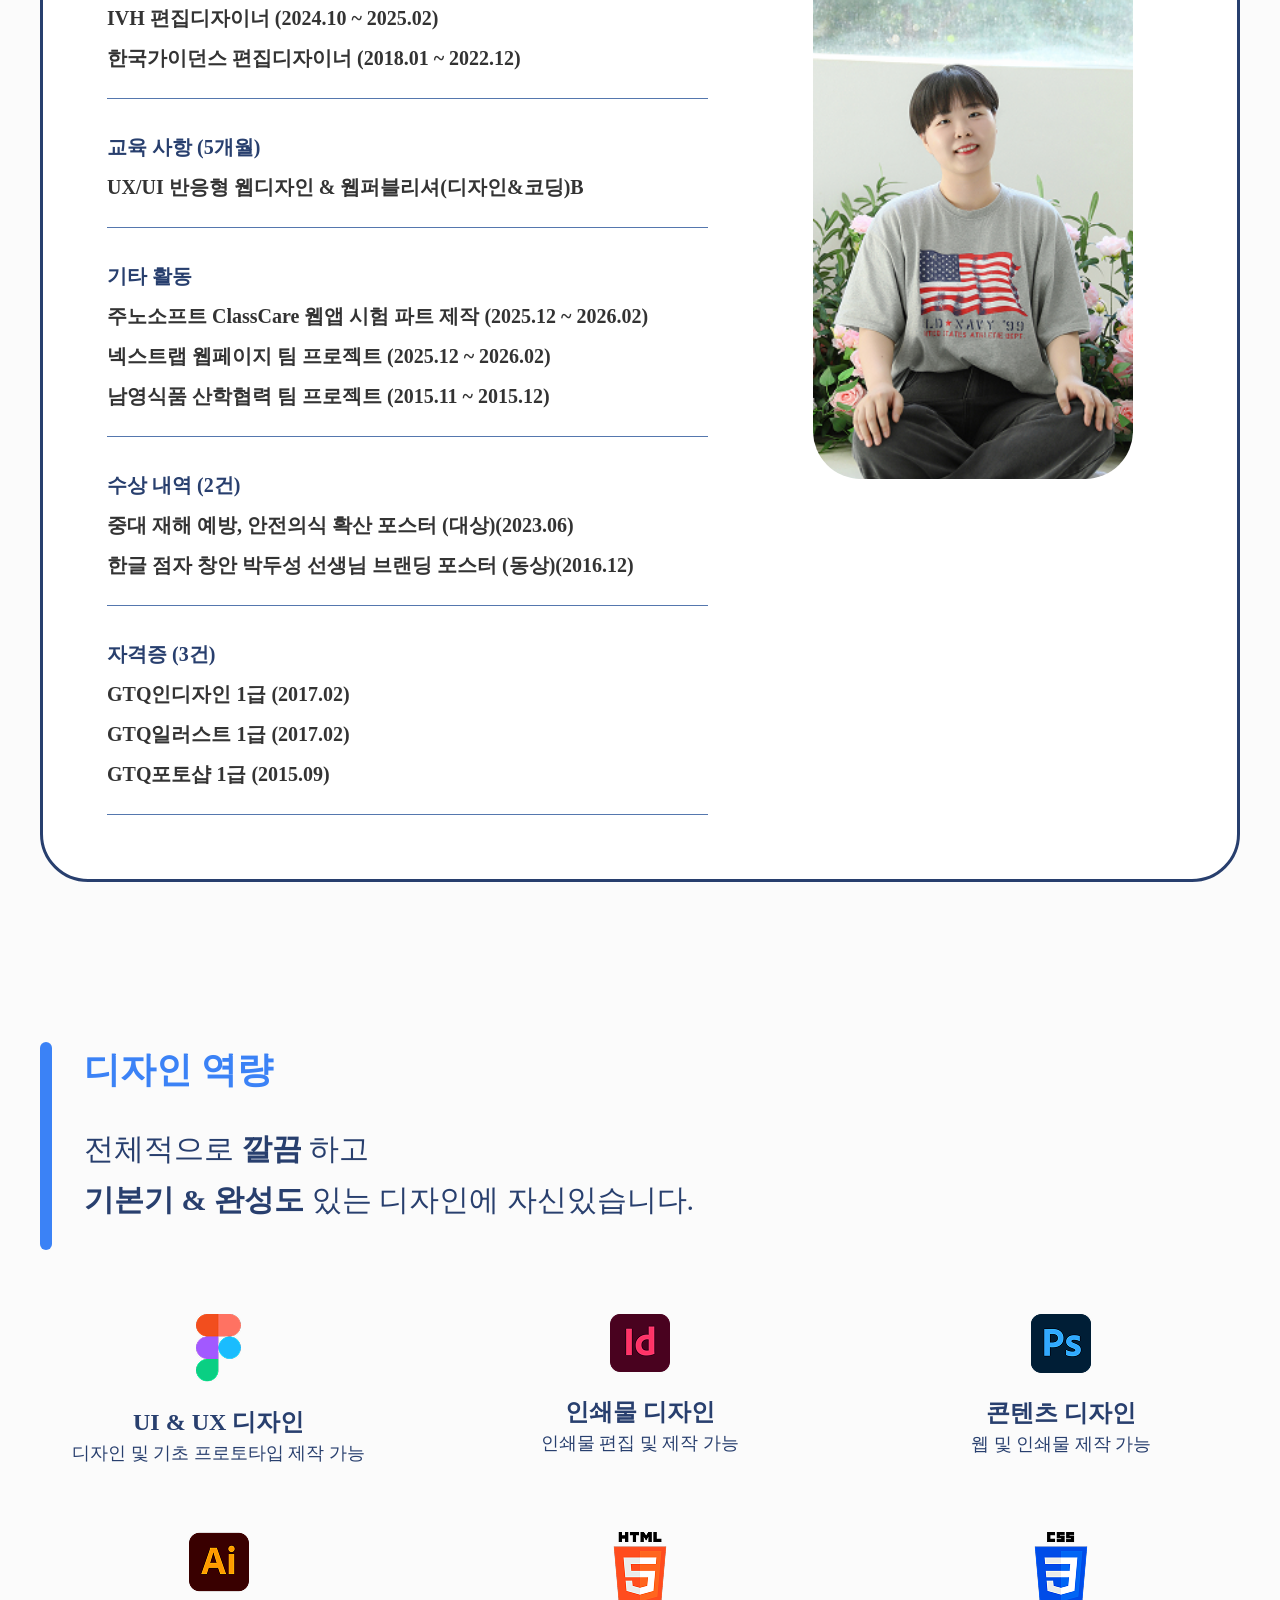
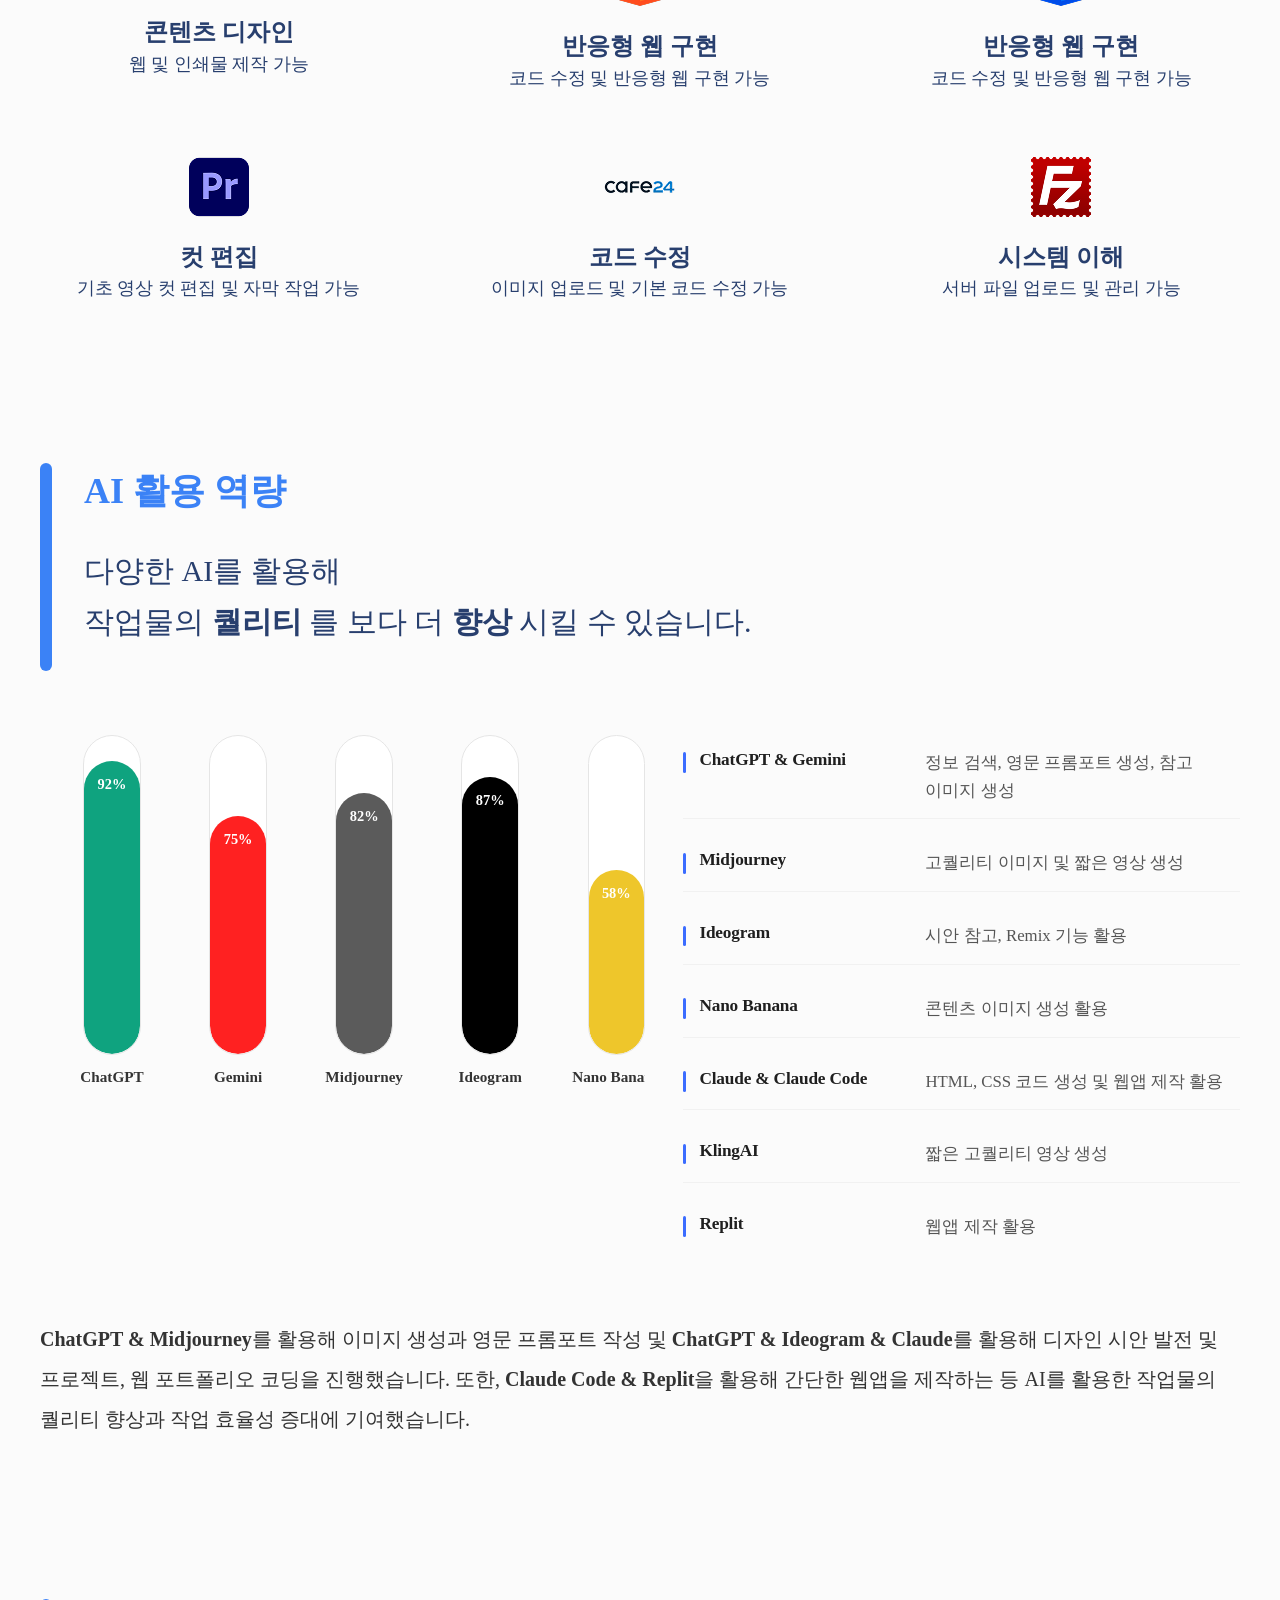
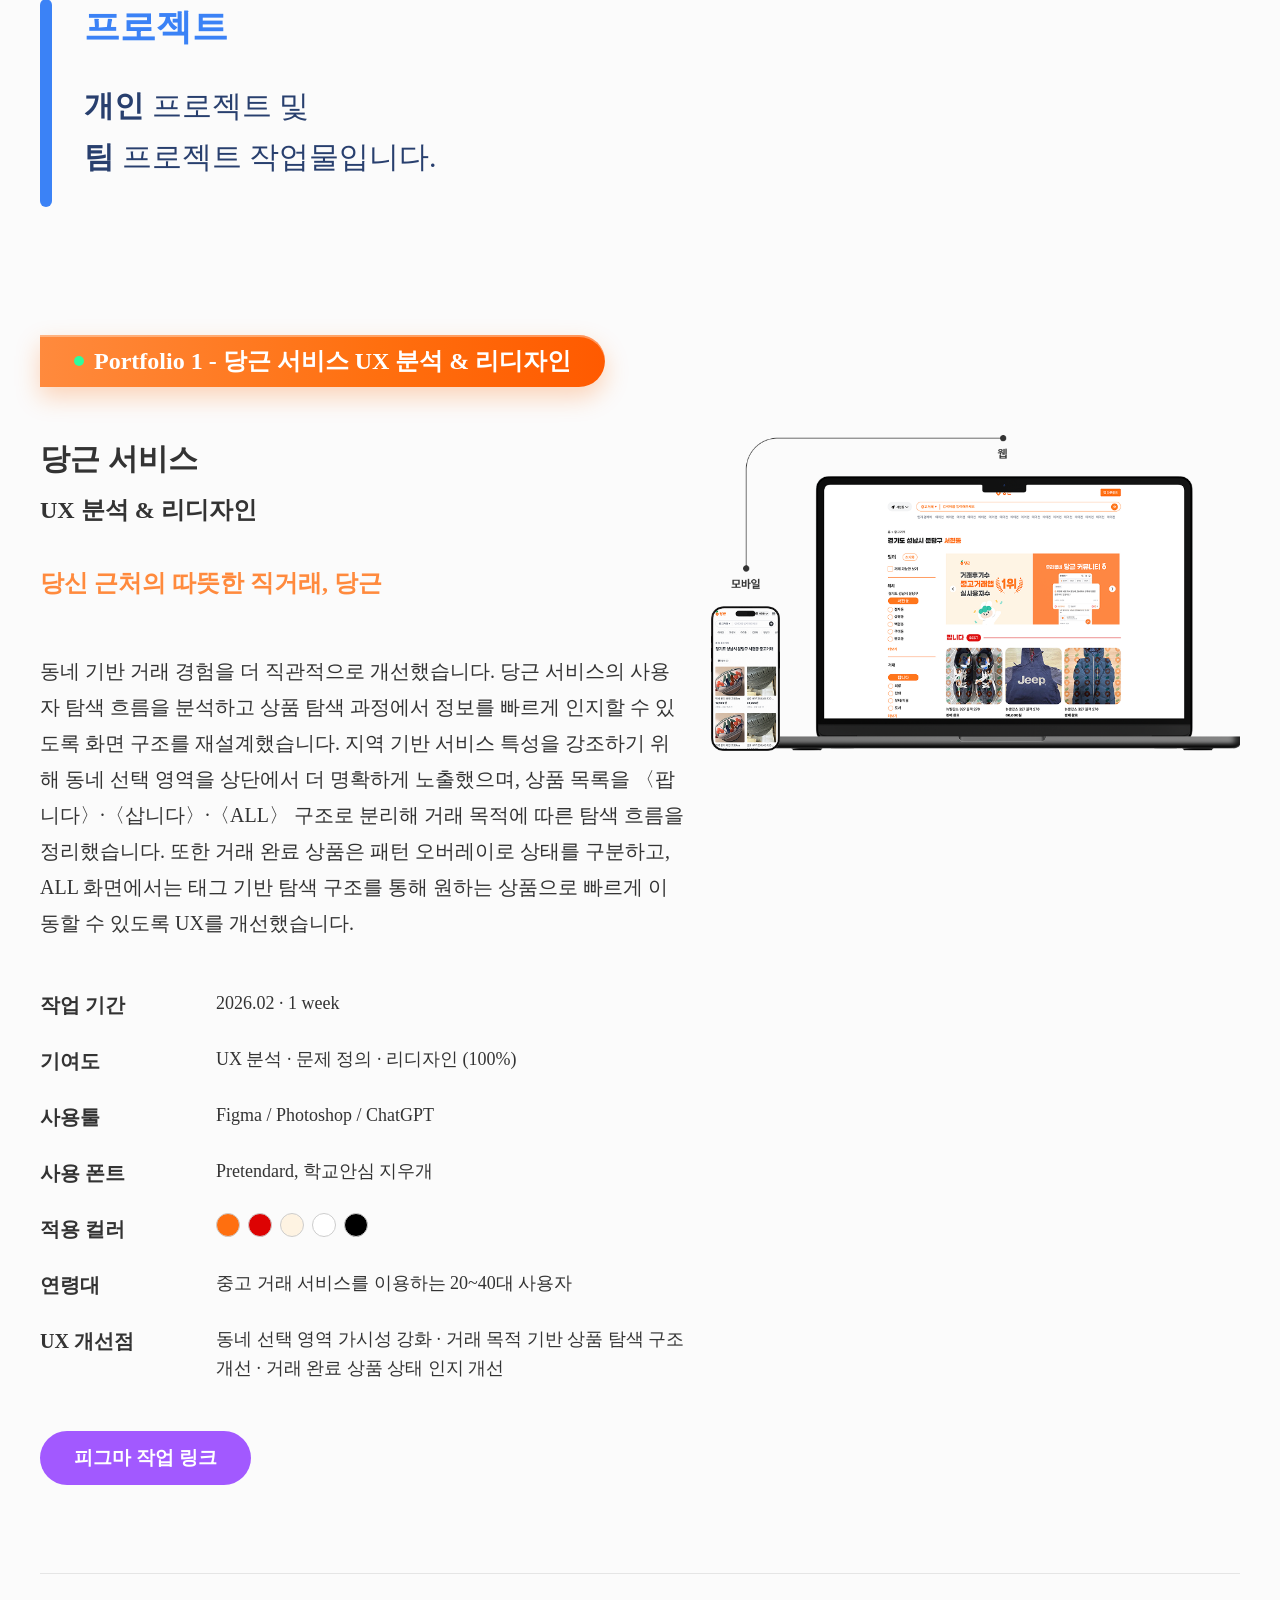
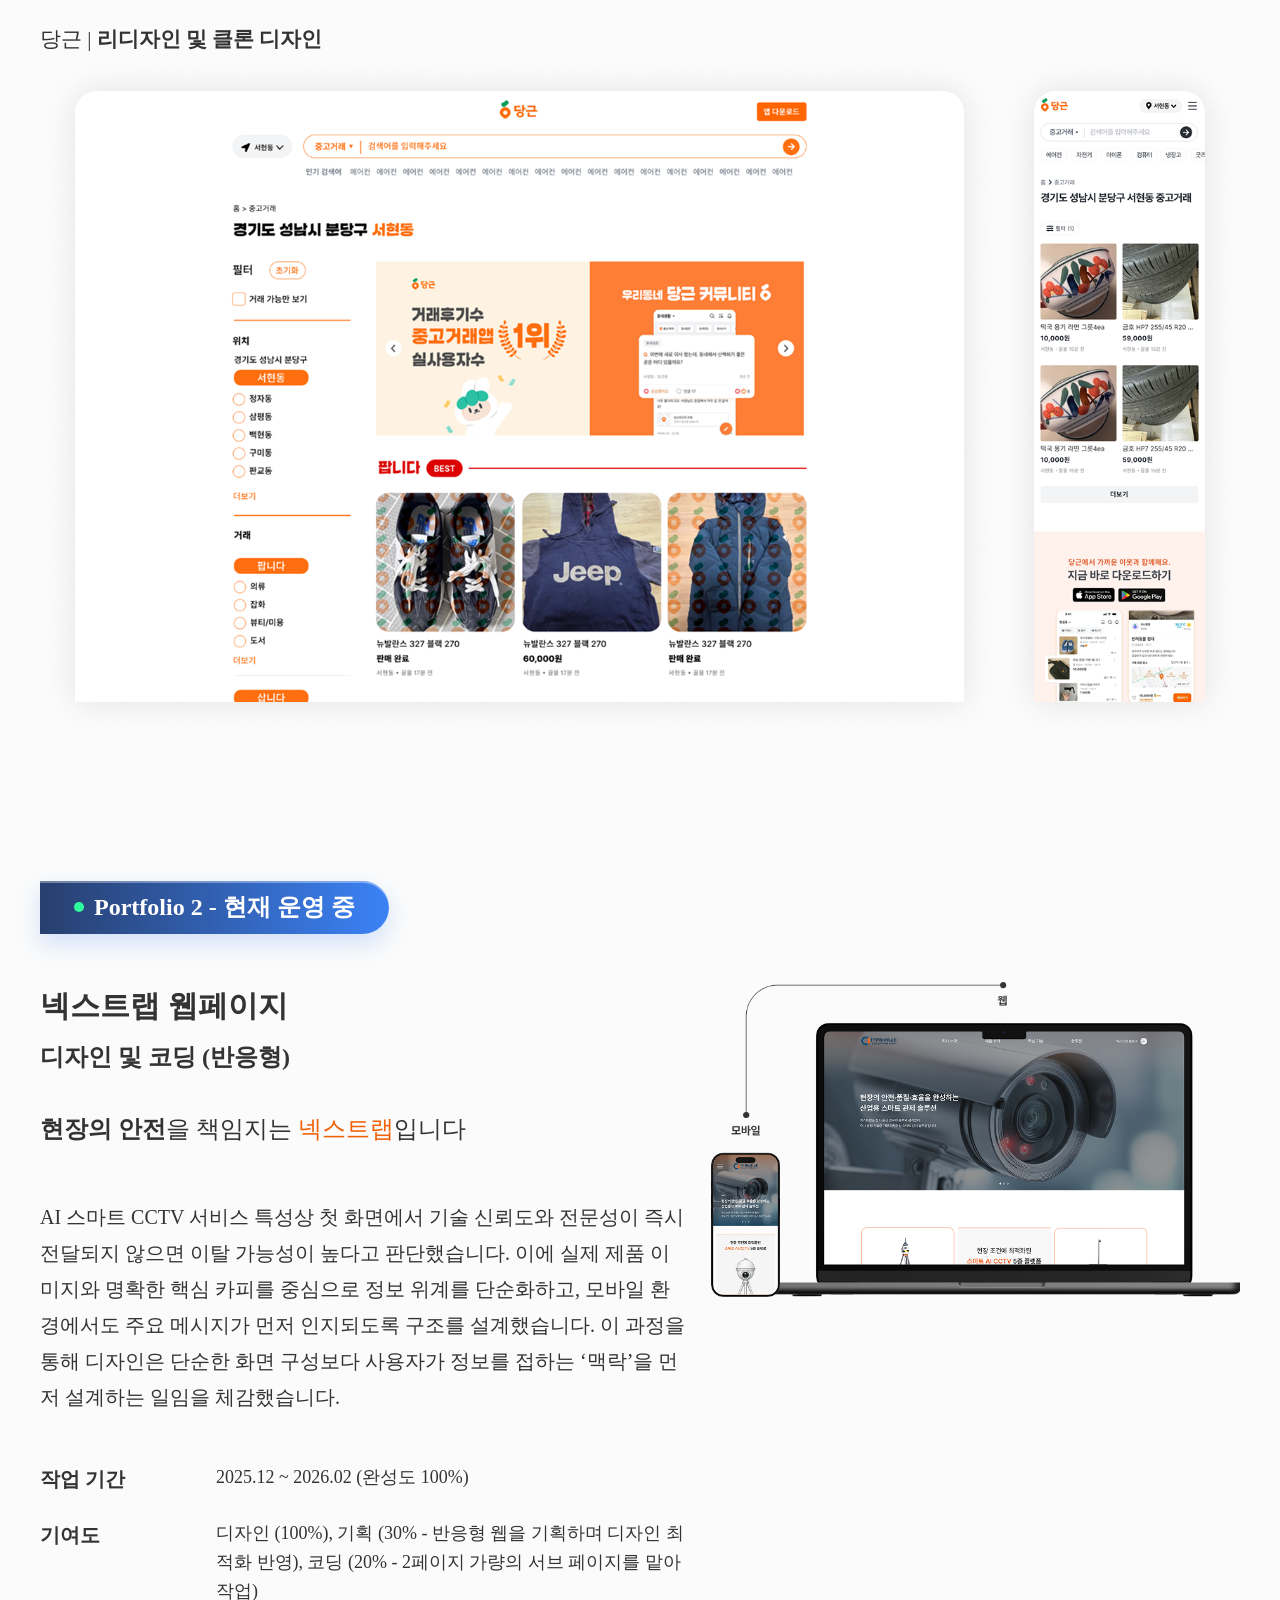
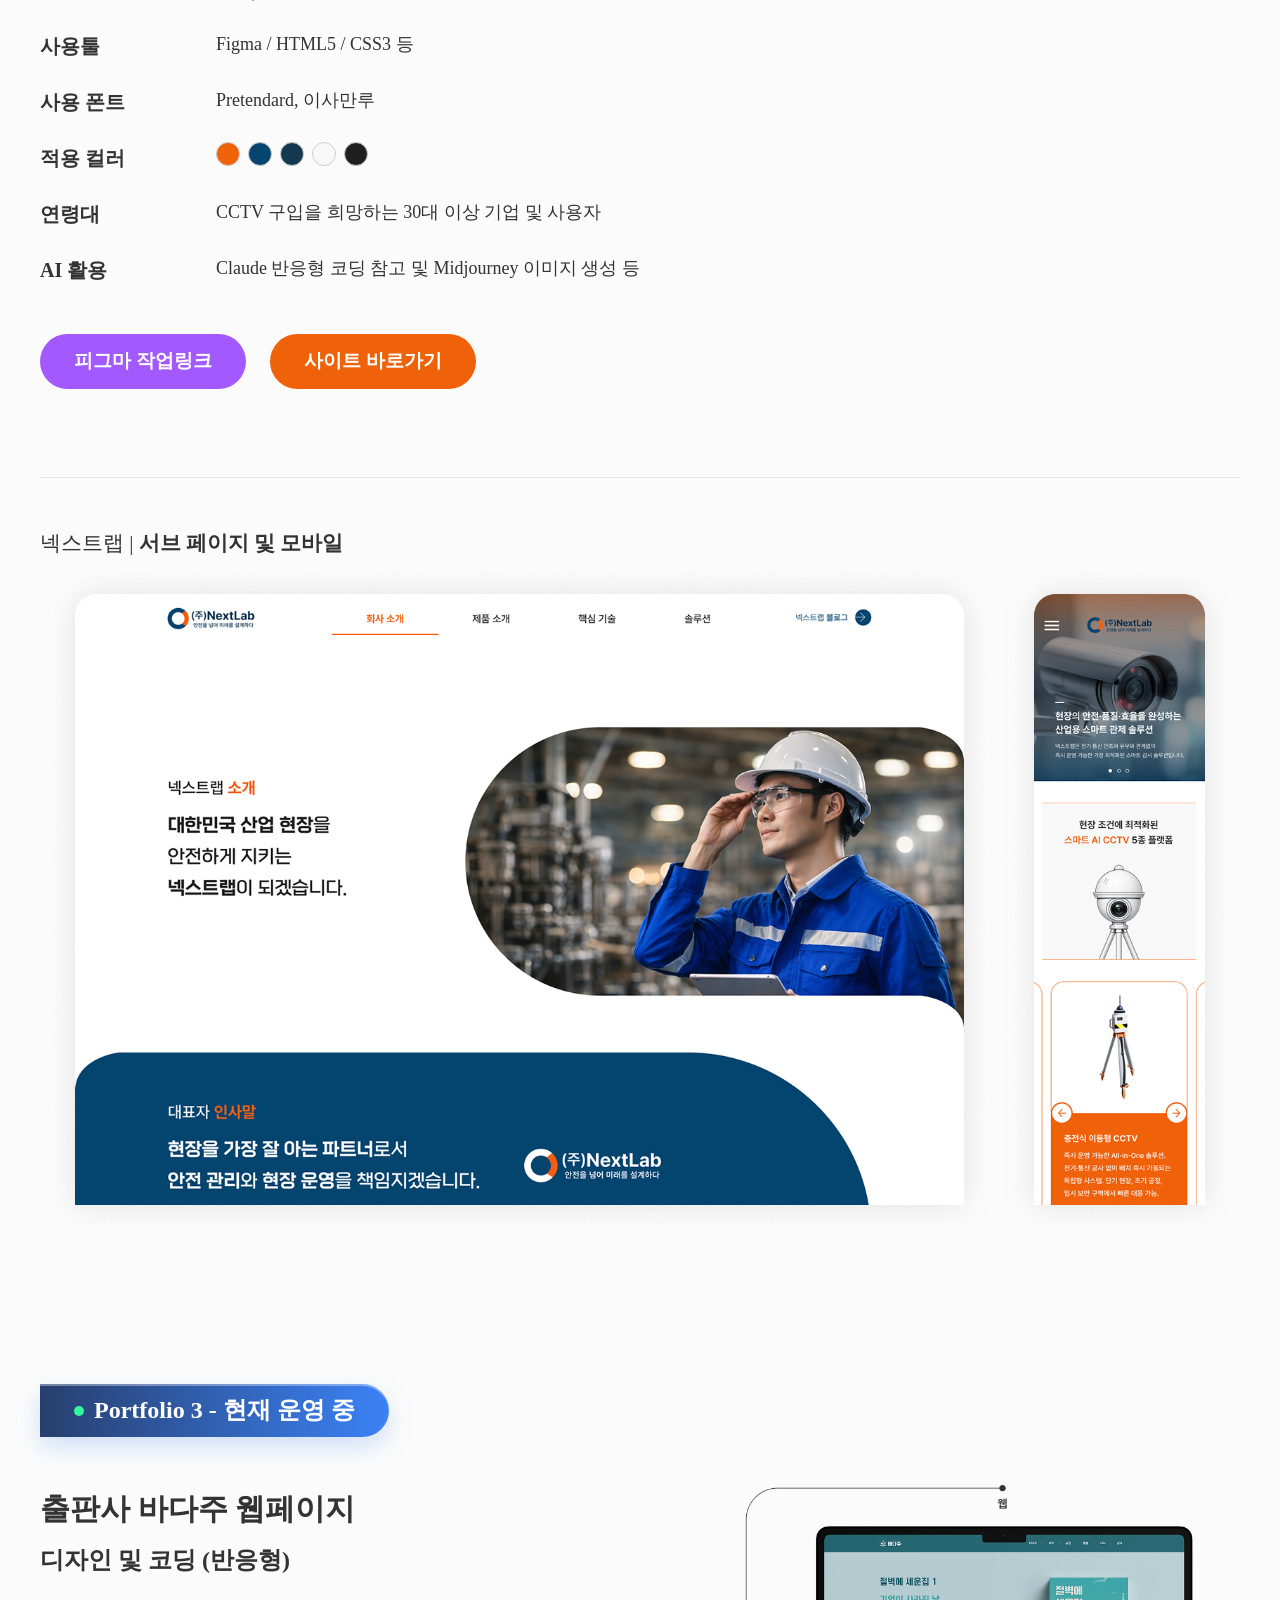
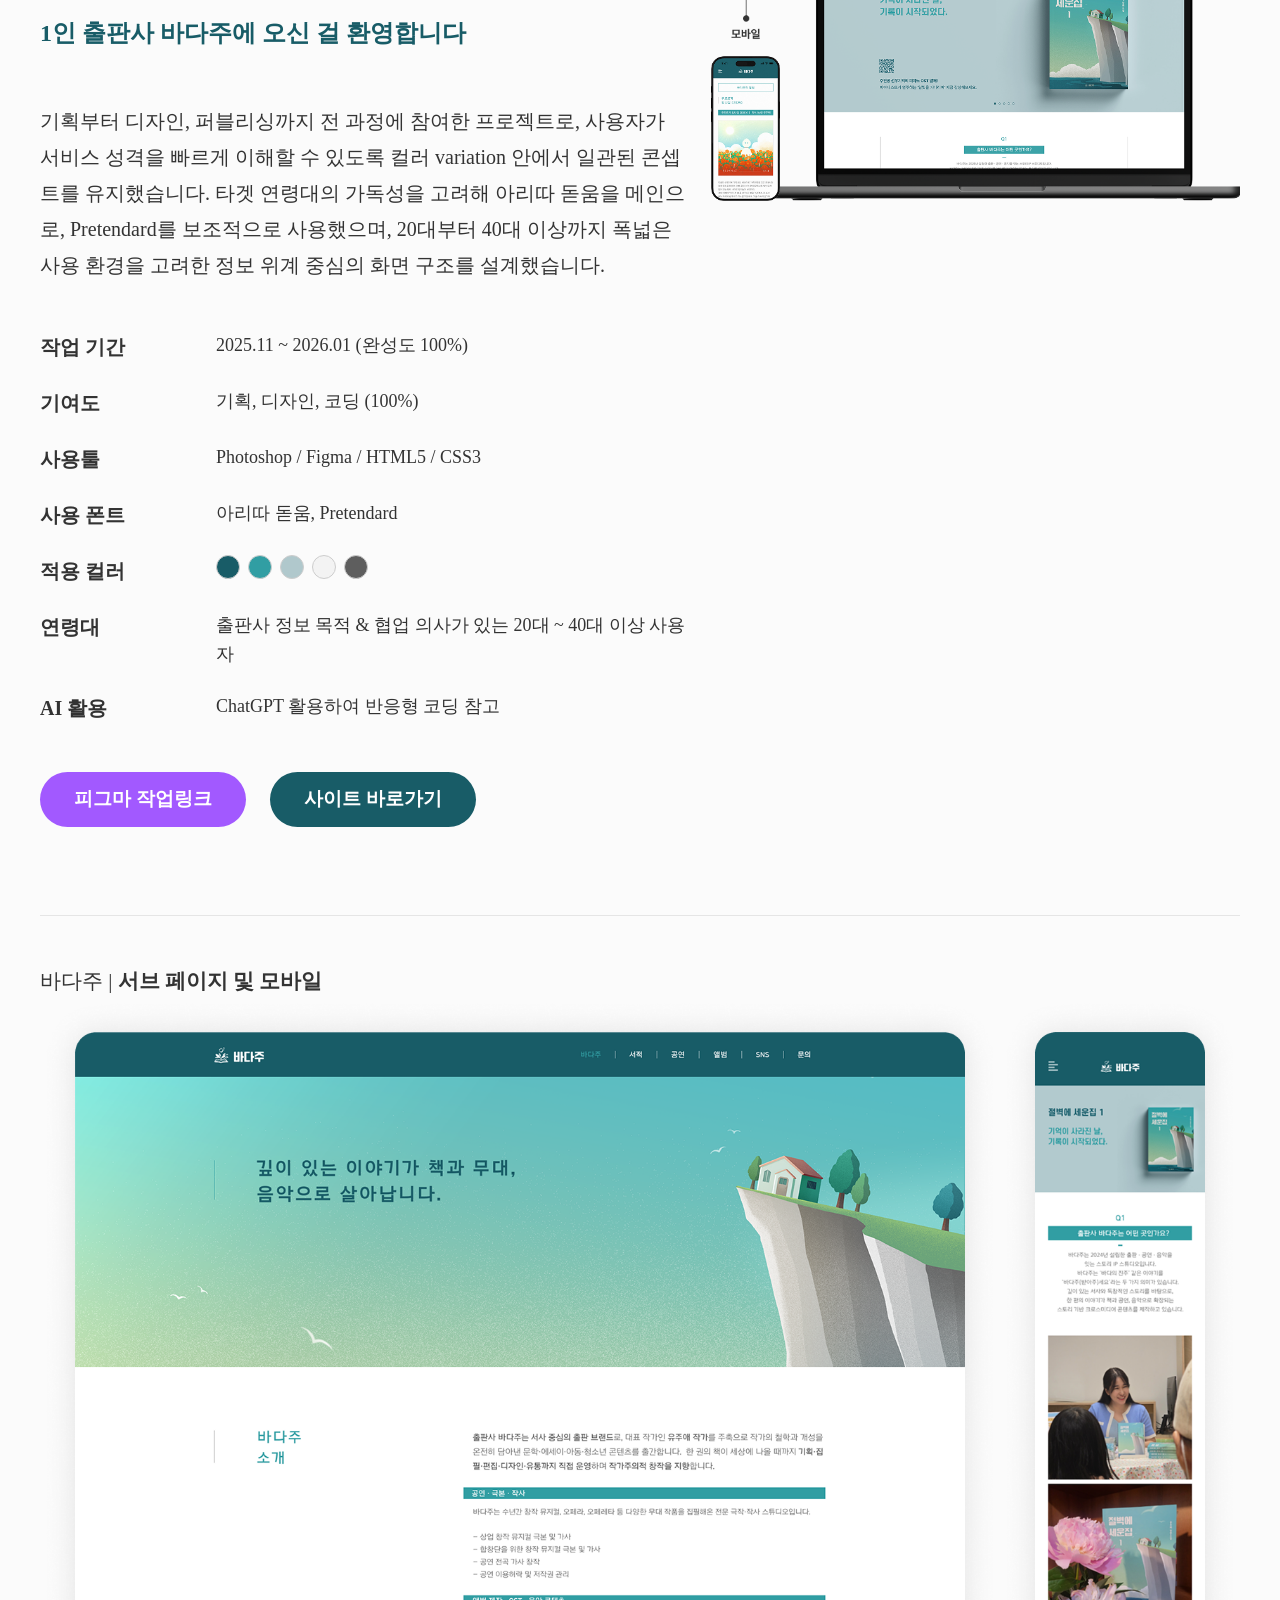
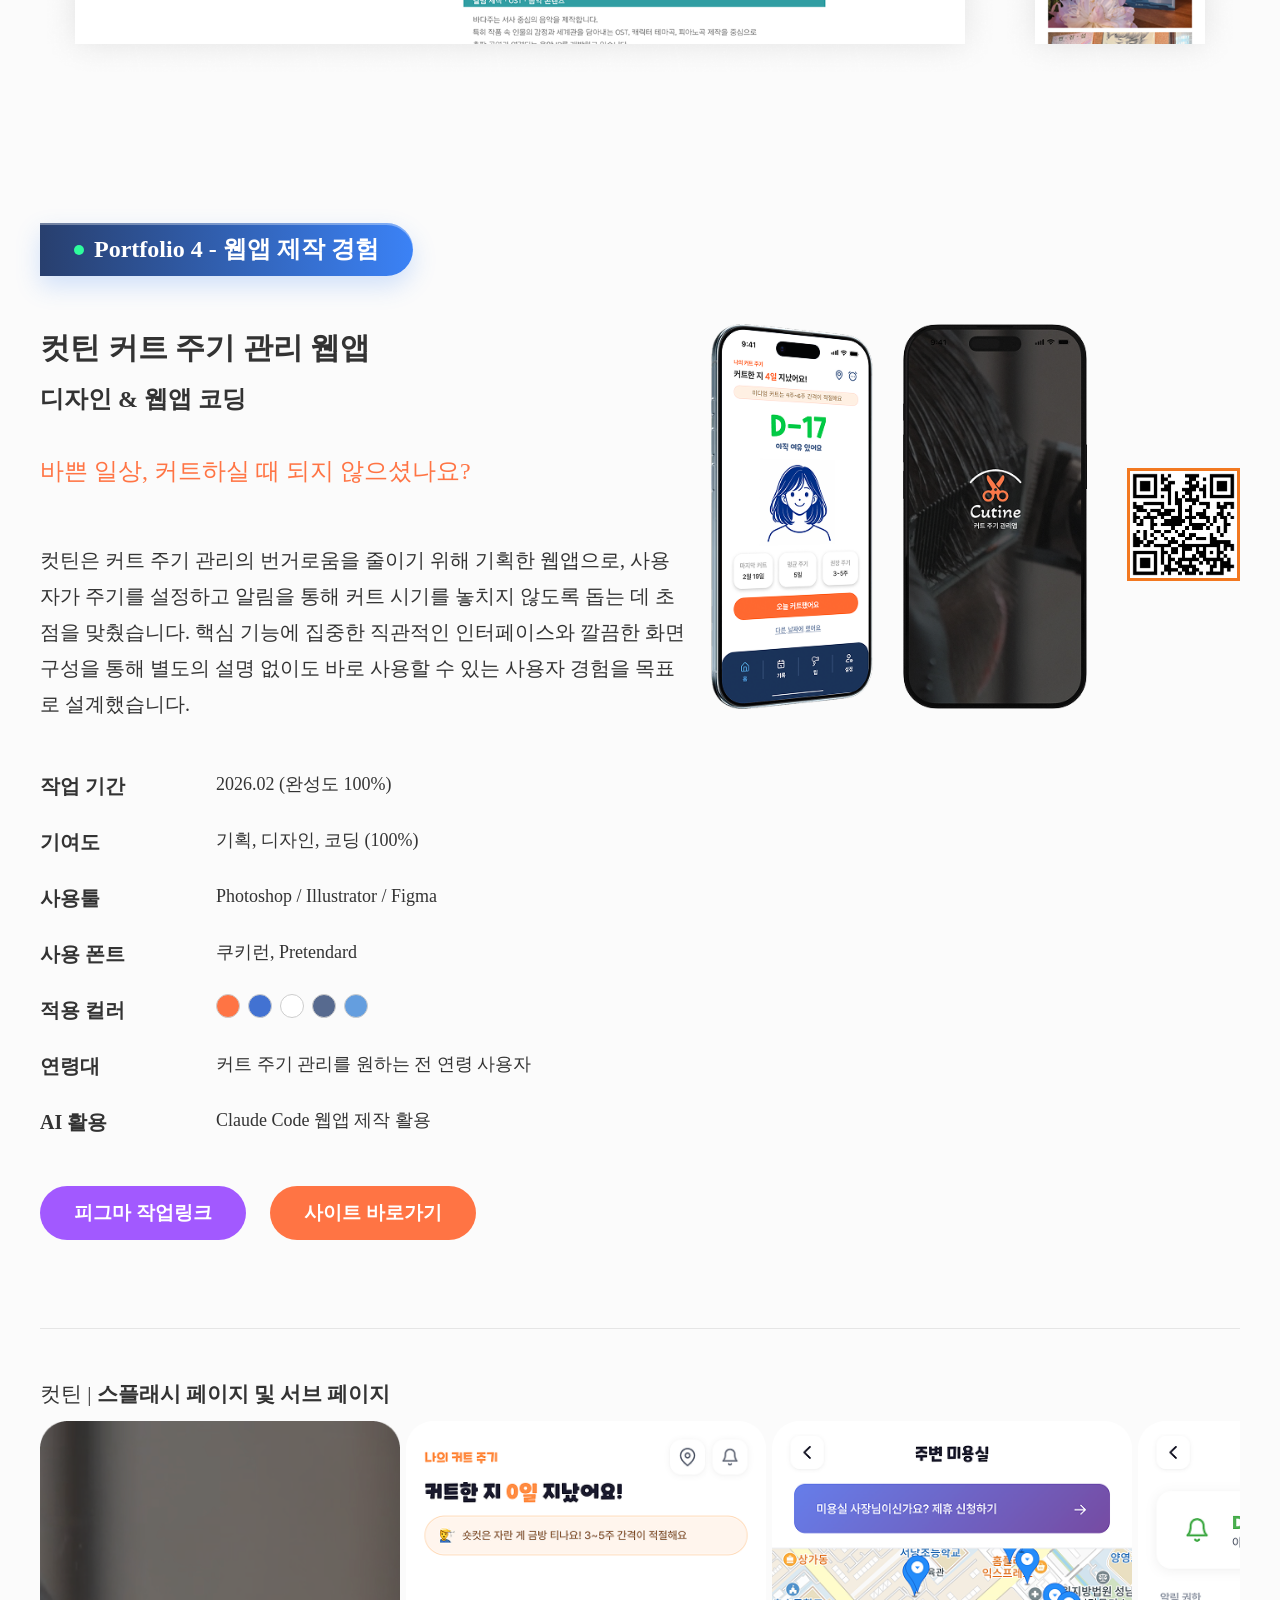
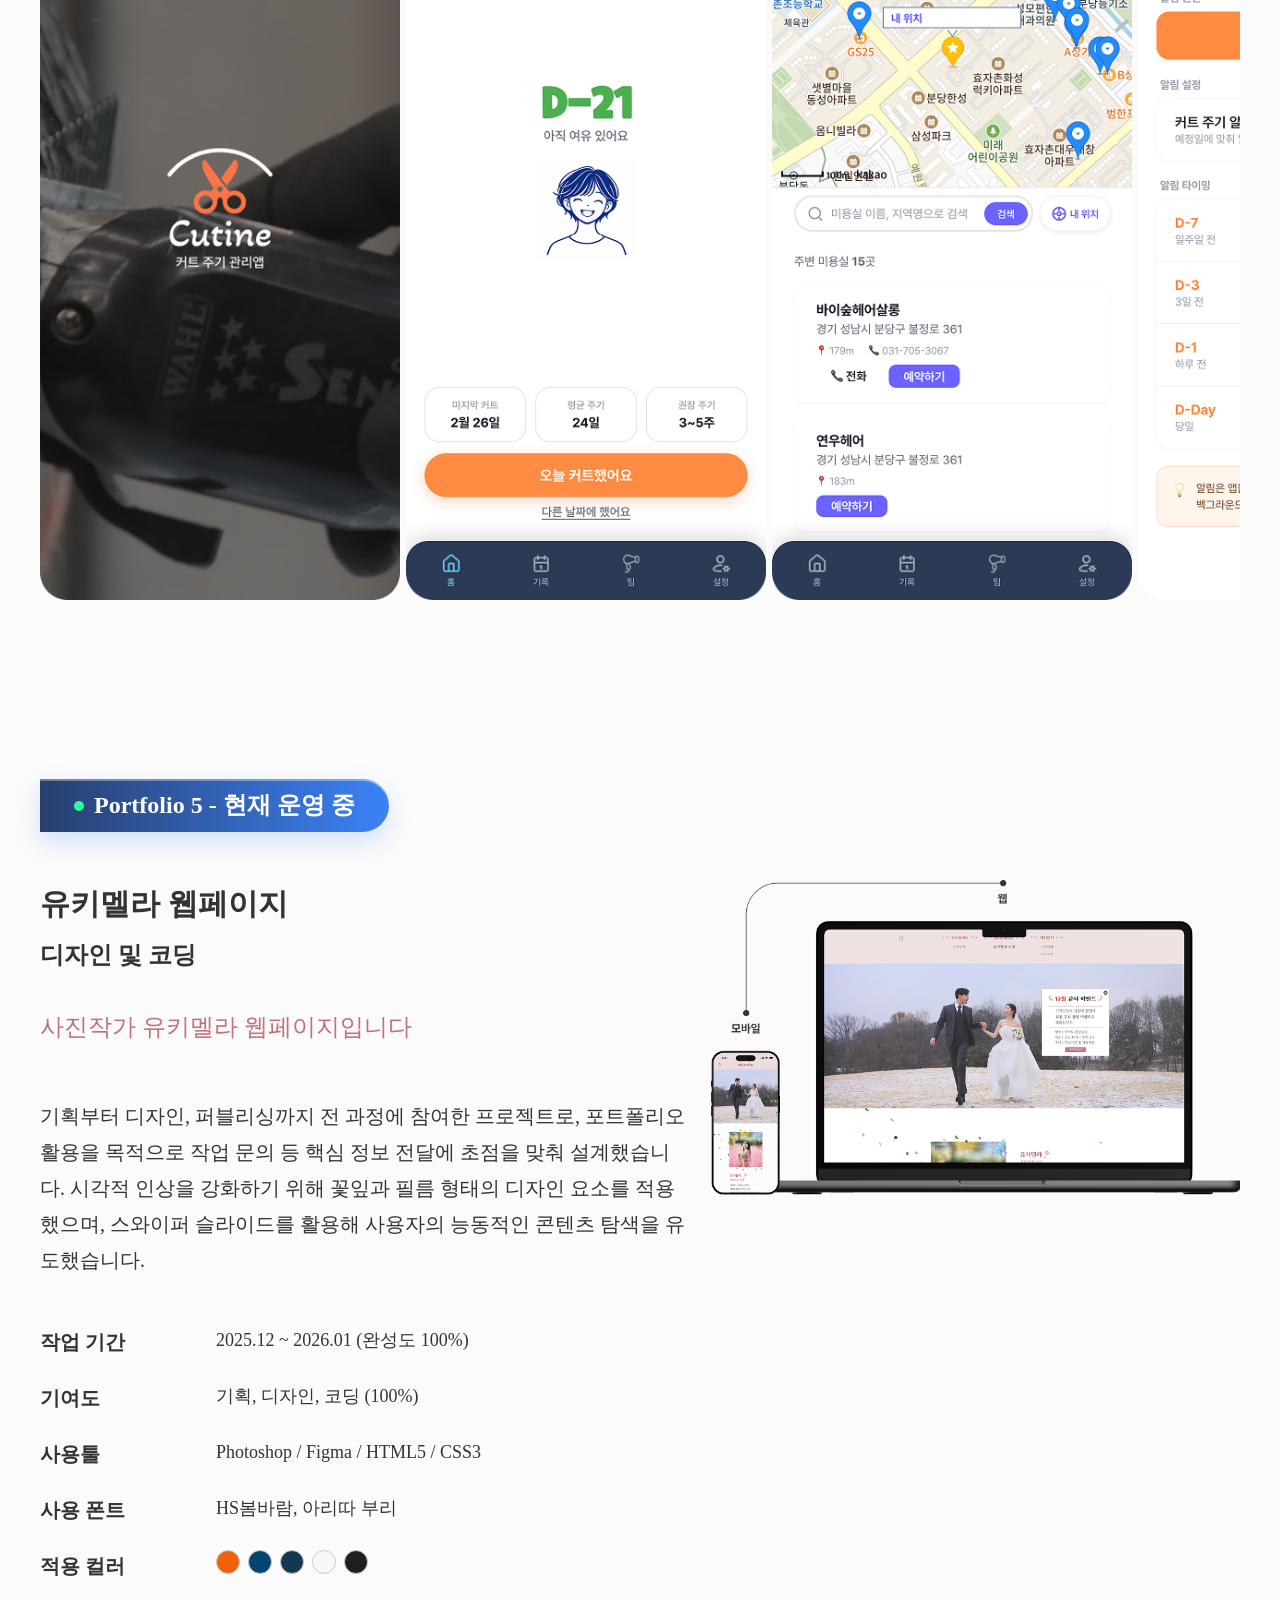
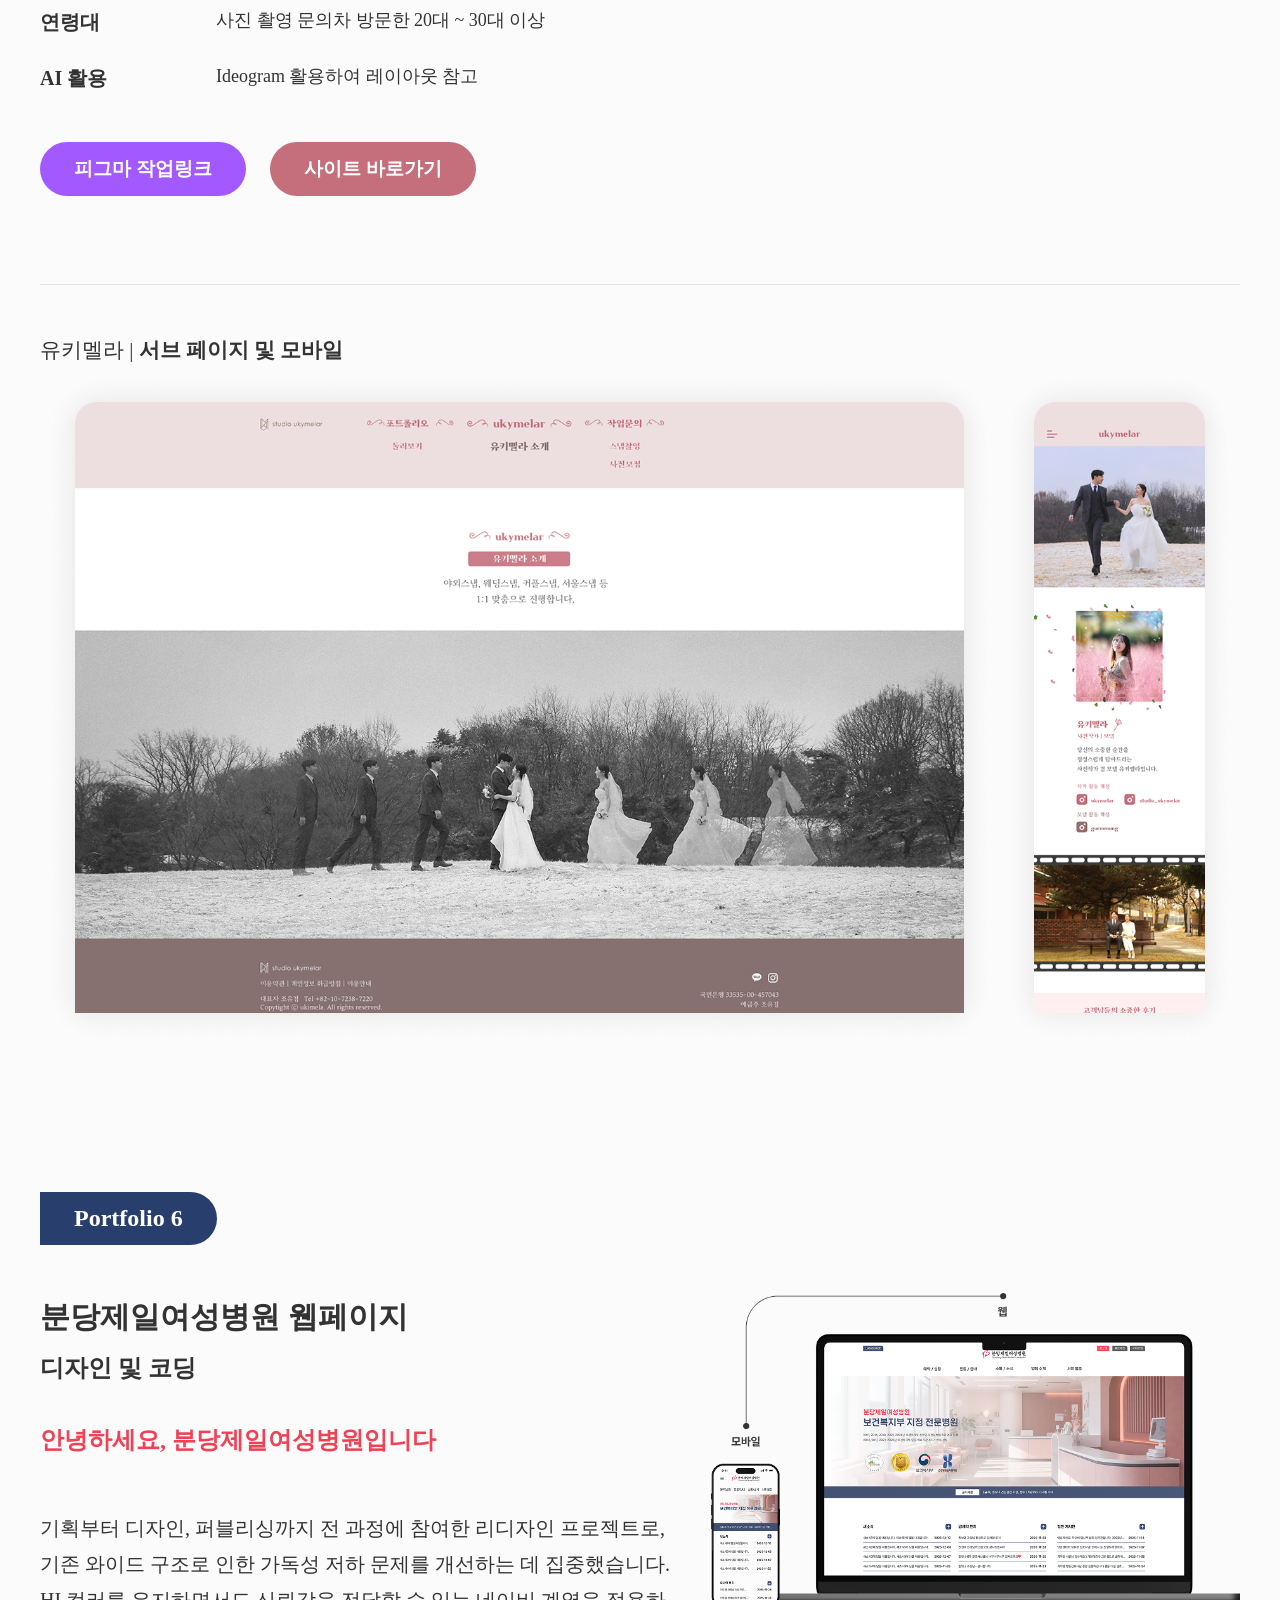
==== commit 59e6e68f: "UI UX 디자이너" ====
--- a/index.html
+++ b/index.html
@@ -5,7 +5,7 @@
     <meta charset="UTF-8" />
     <meta name="viewport" content="width=device-width, initial-scale=1.0" />
     <meta name="description" content="웹디자이너 성경은 - 포트폴리오" />
-    <title>웹디자이너 성경은 - 포트폴리오</title>
+    <title>UI UX 디자이너 성경은 - 포트폴리오</title>
     <link rel="stylesheet" href="css/style.css" />
 </head>
 
@@ -101,7 +101,7 @@
                     </span>
 
                     <span class="hero_line hero_name">
-                        UX 디자이너 성경은
+                        UI UX 디자이너 성경은
                     </span>
                 </h1>
 
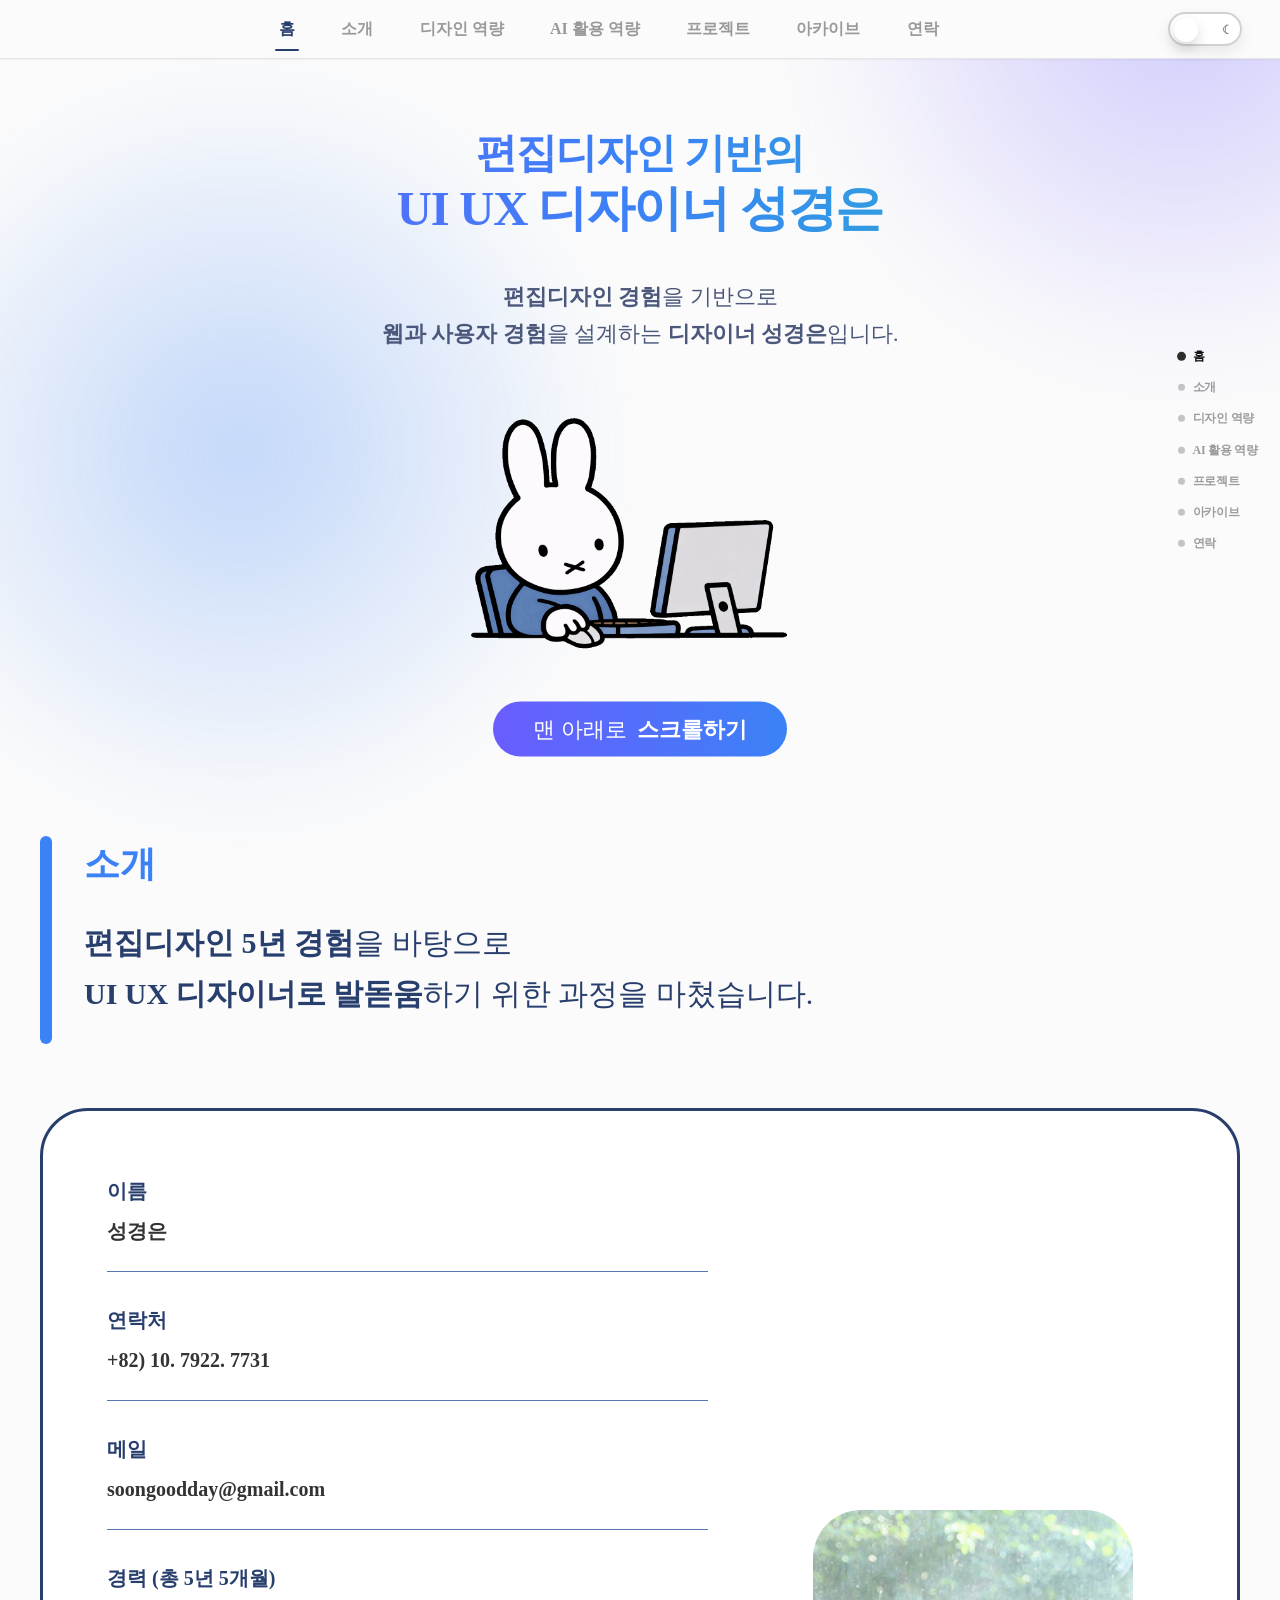
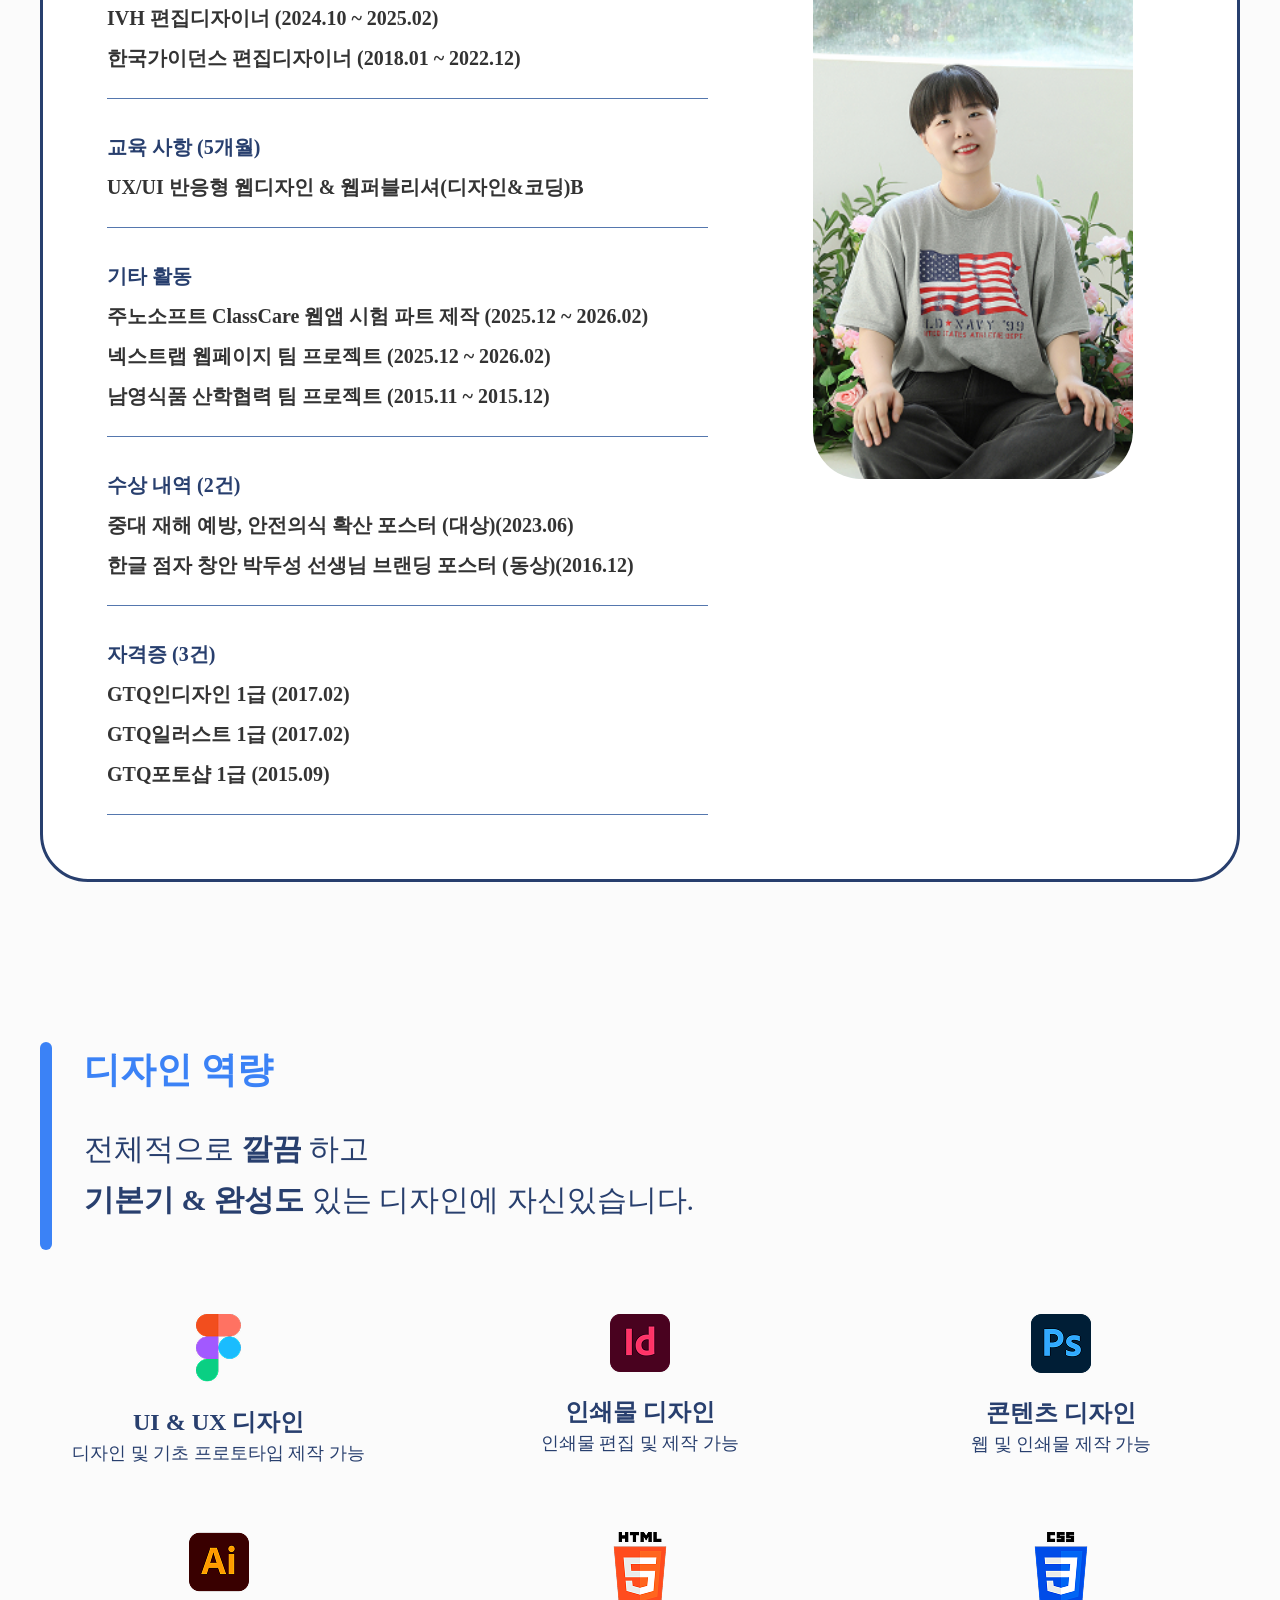
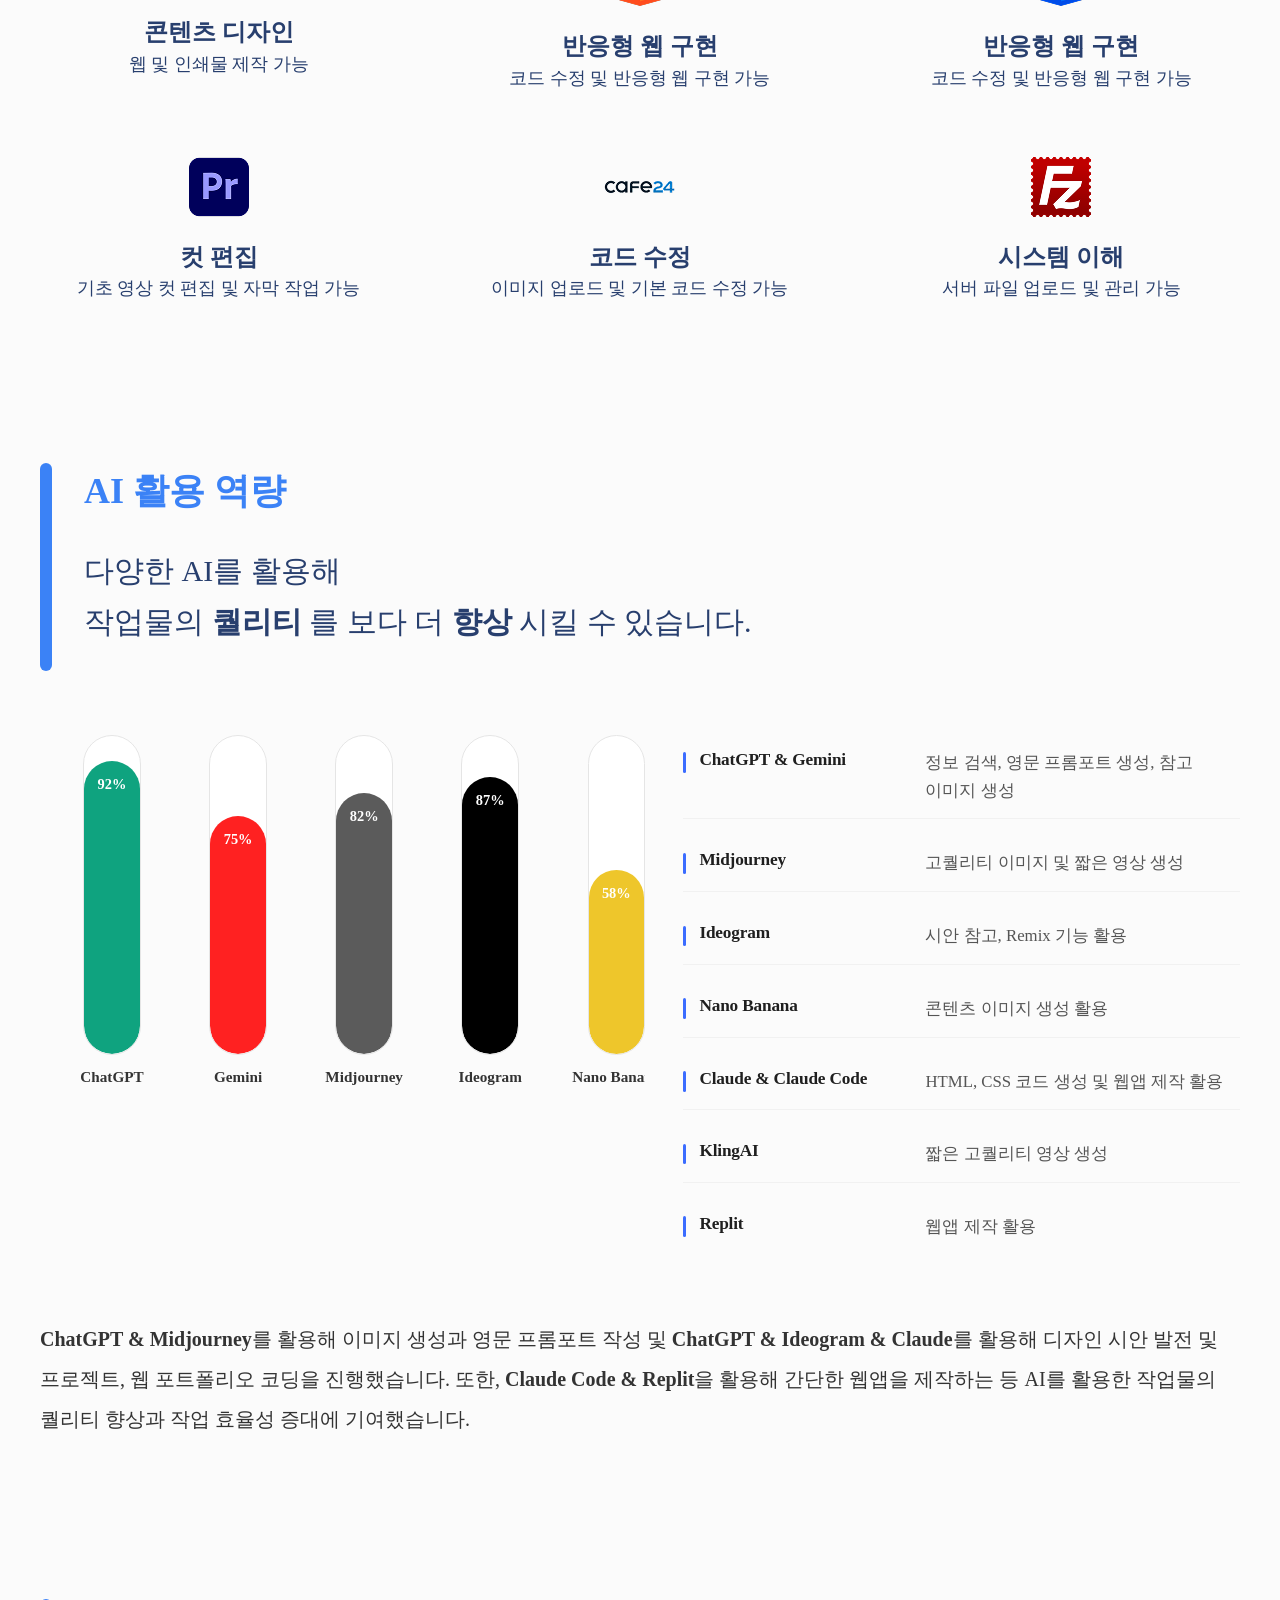
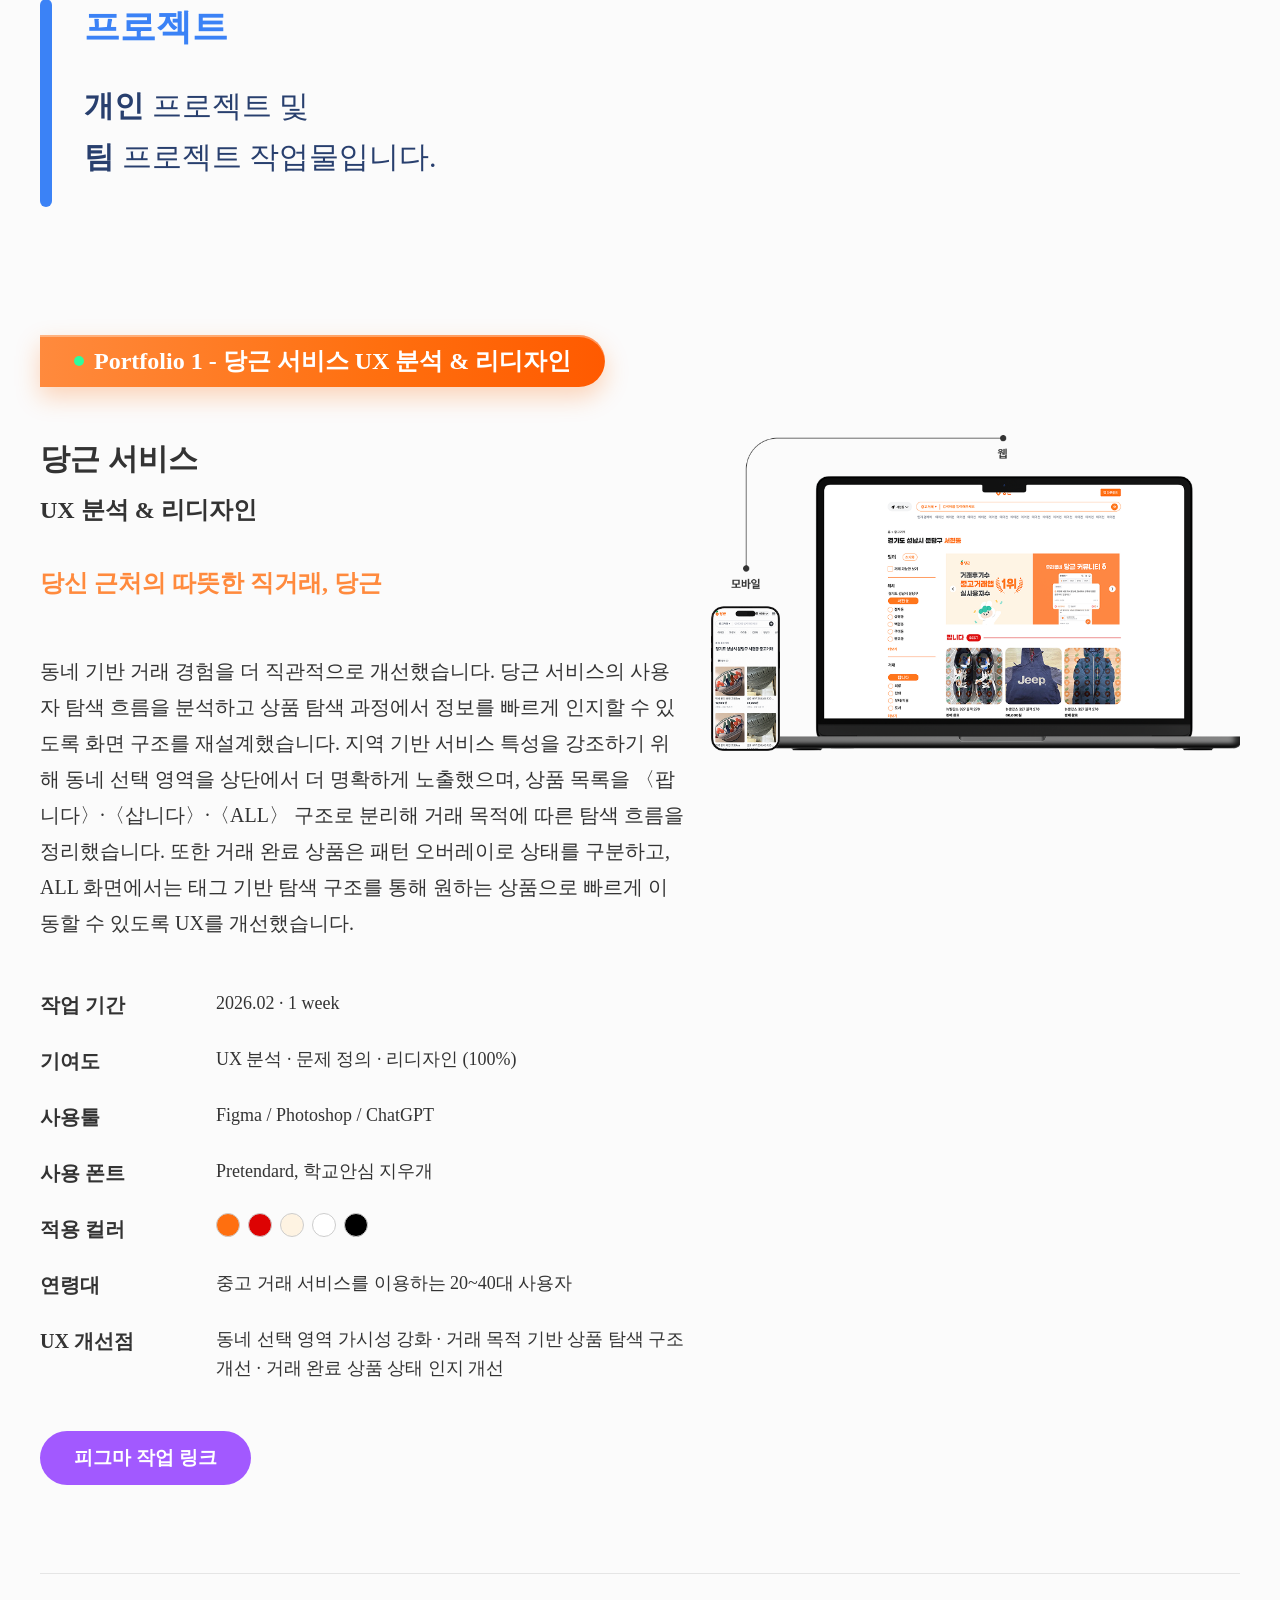
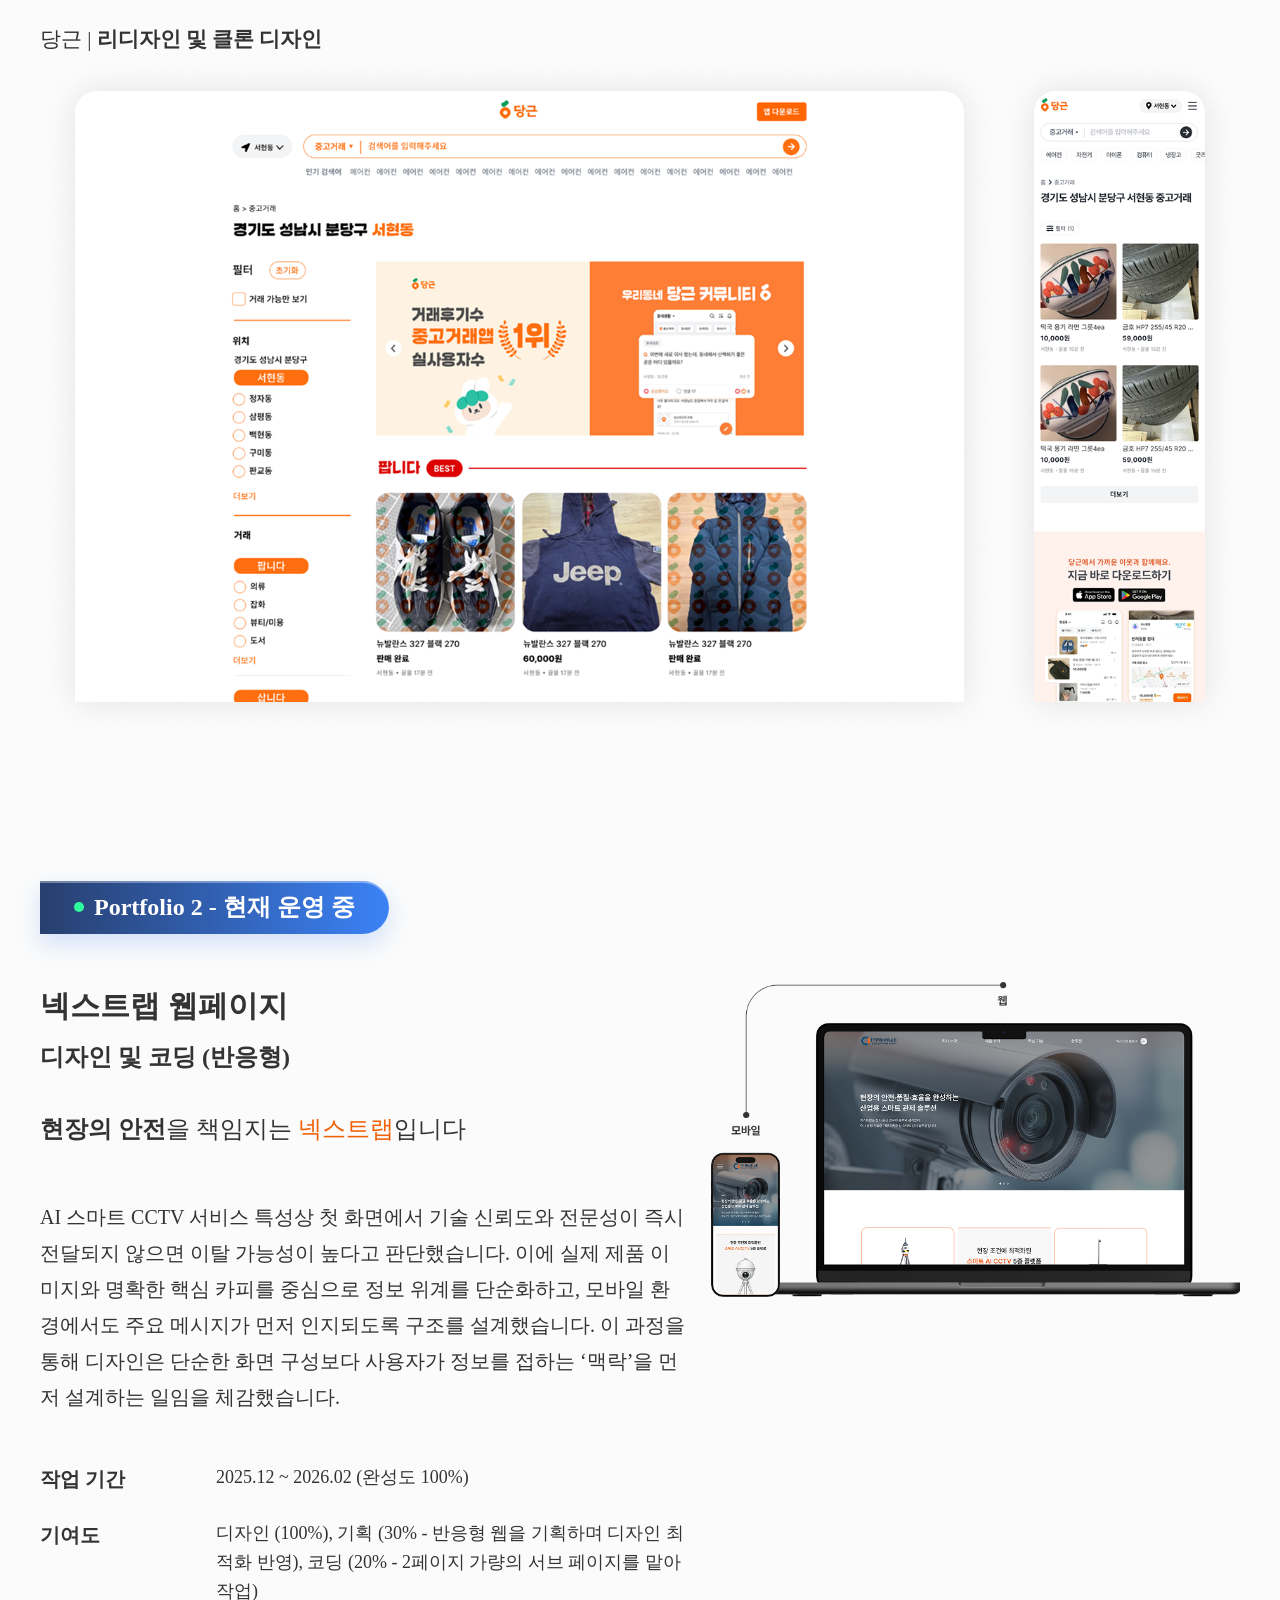
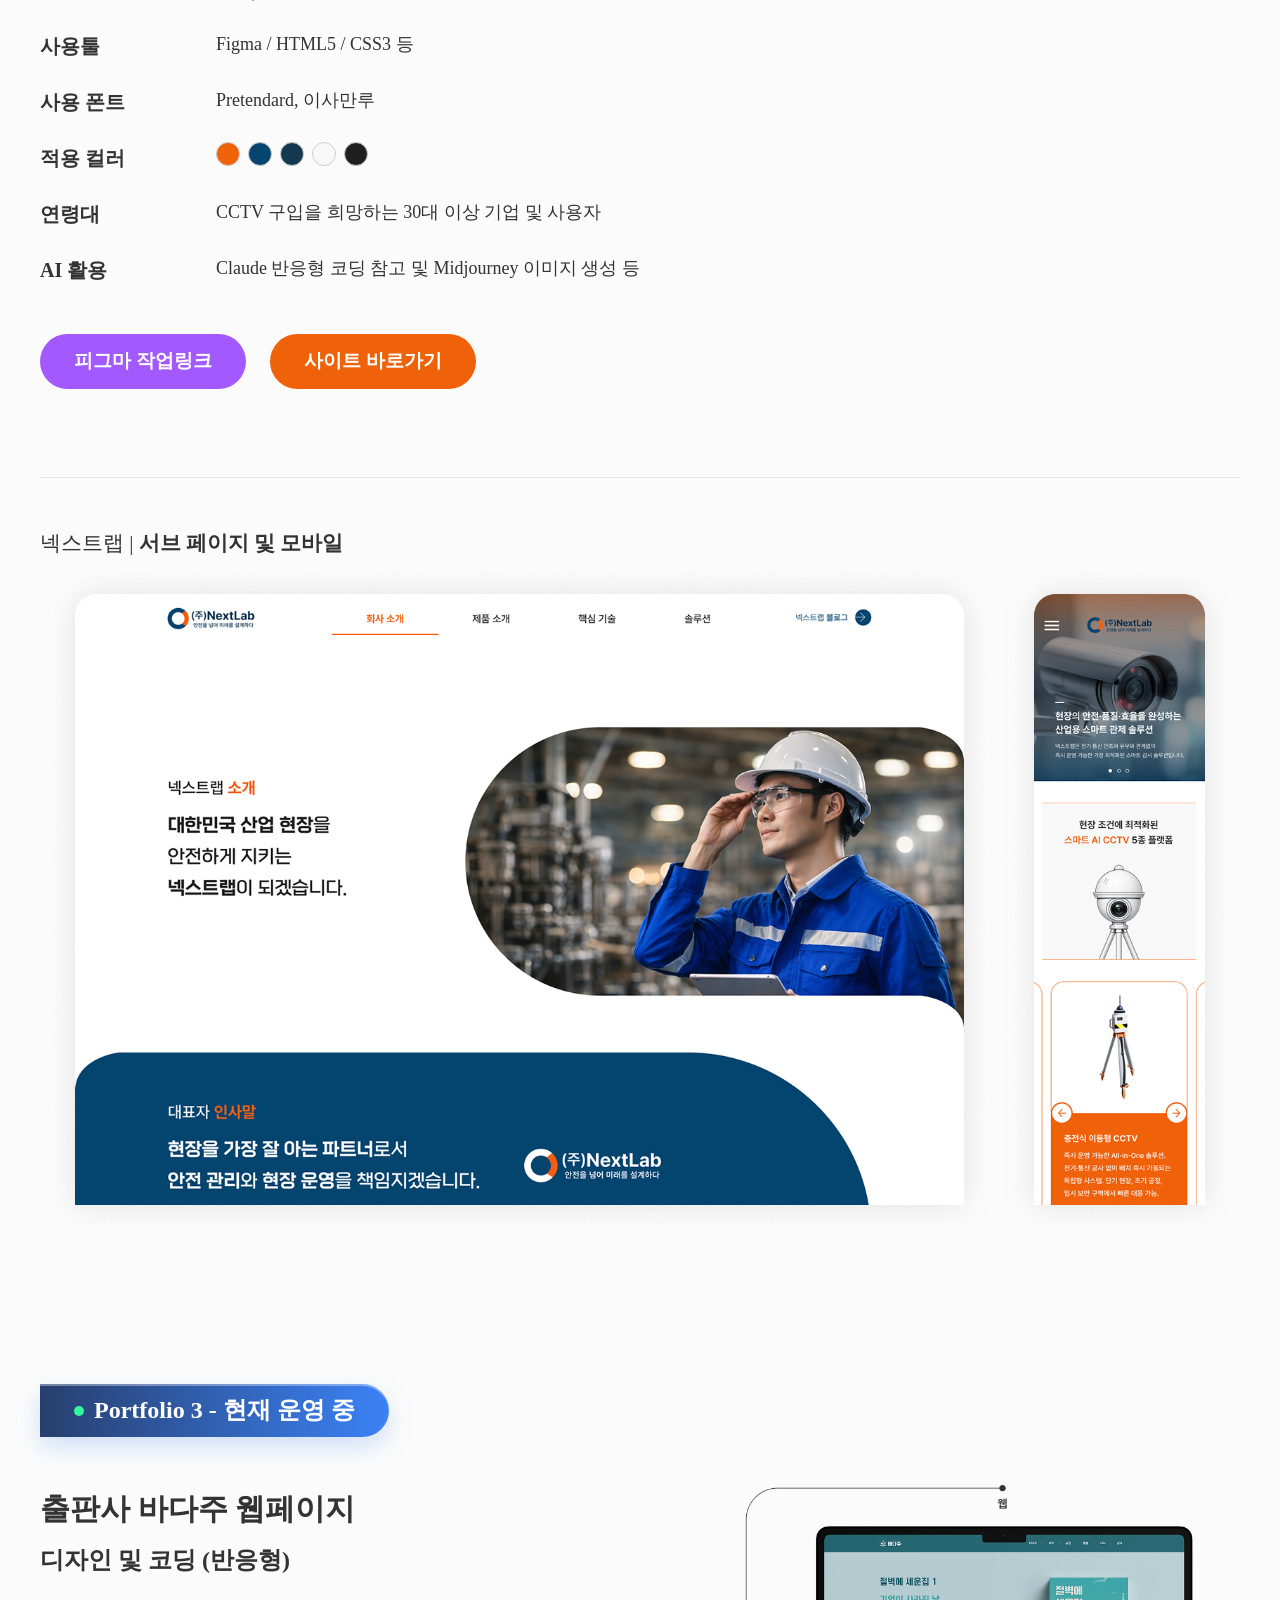
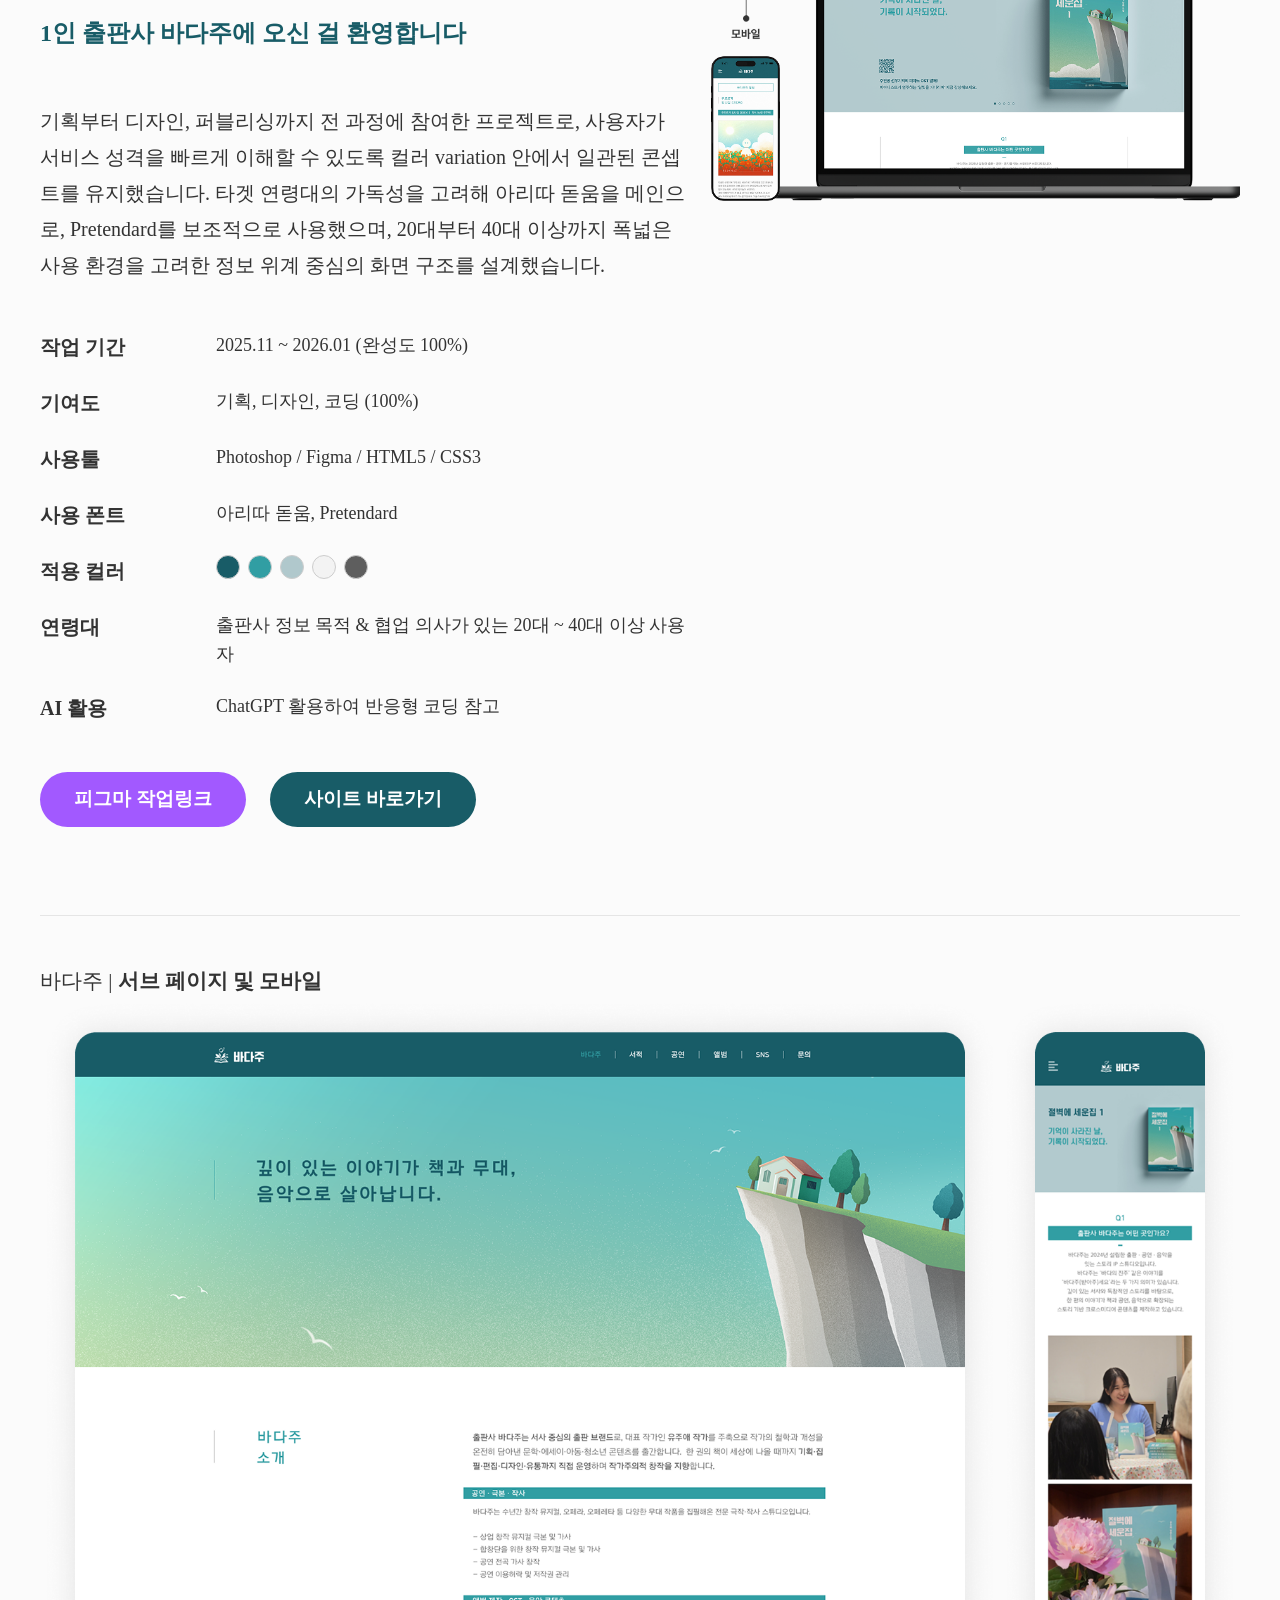
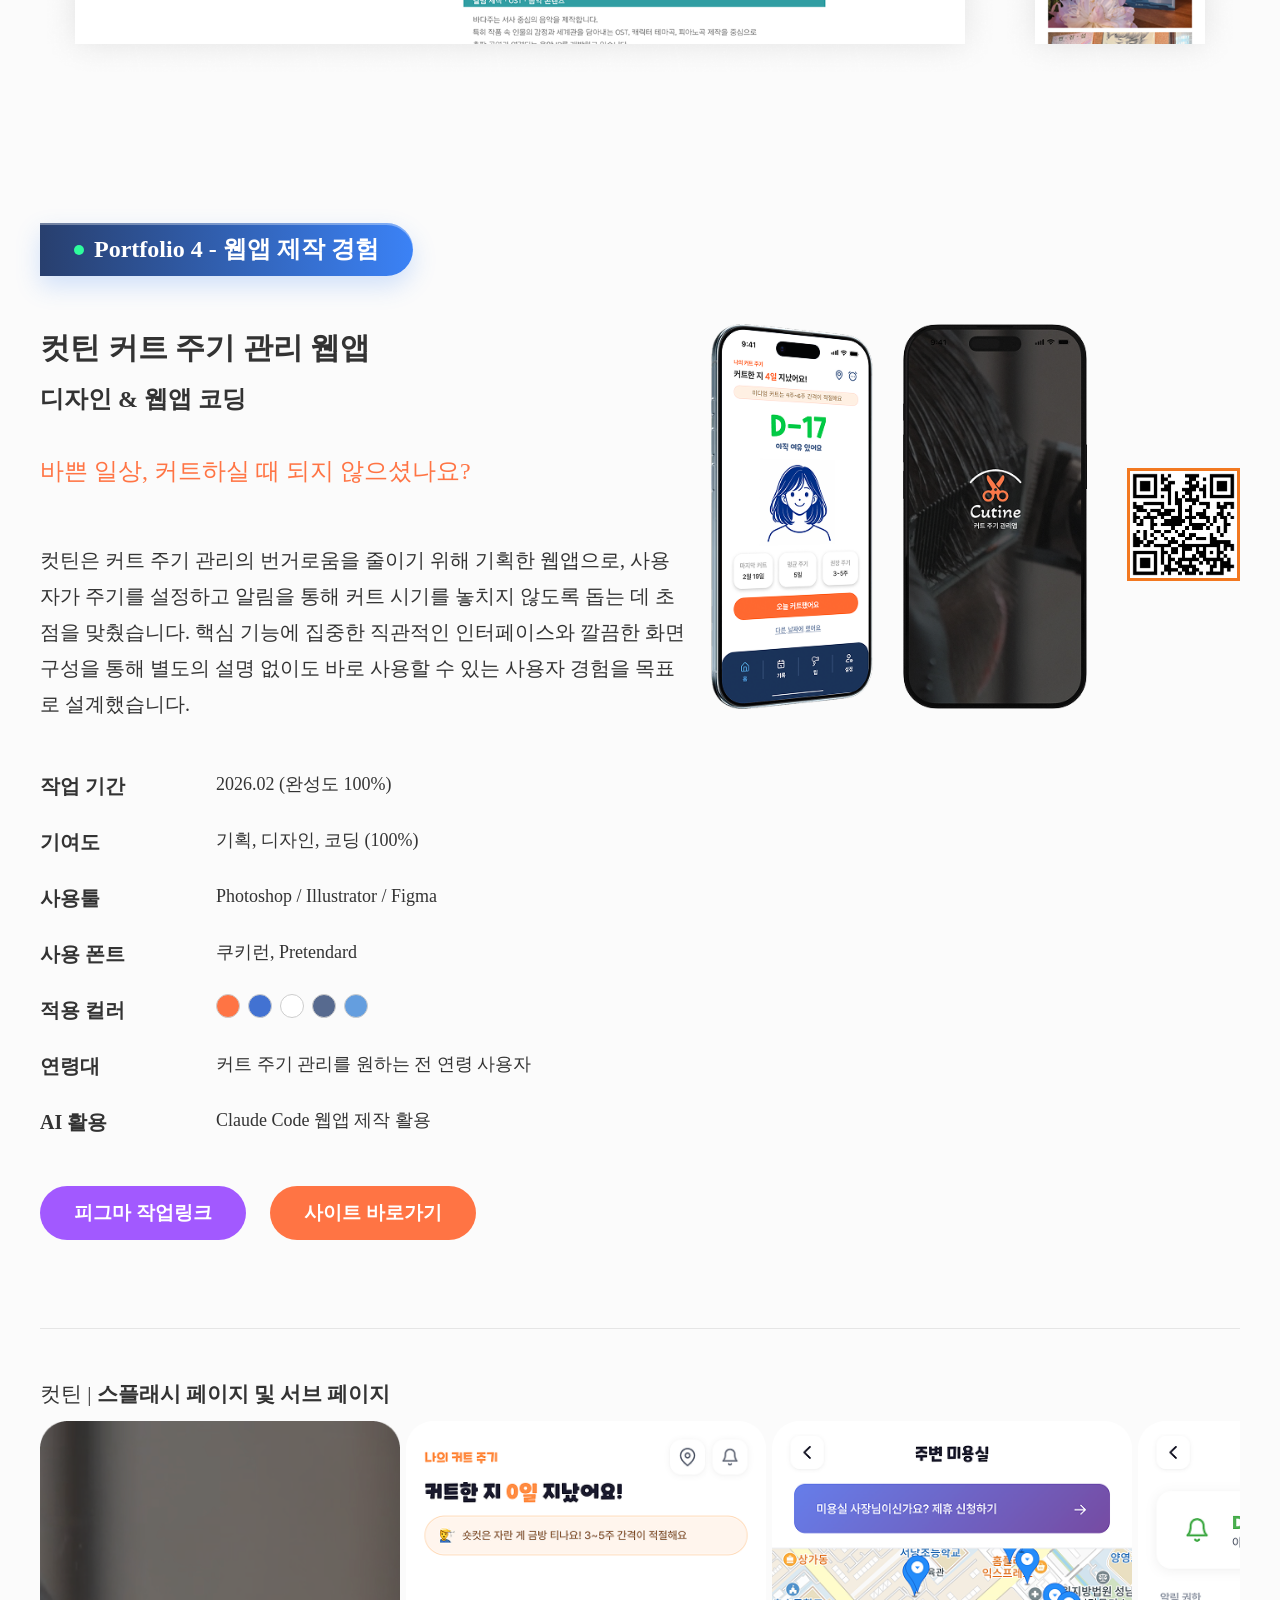
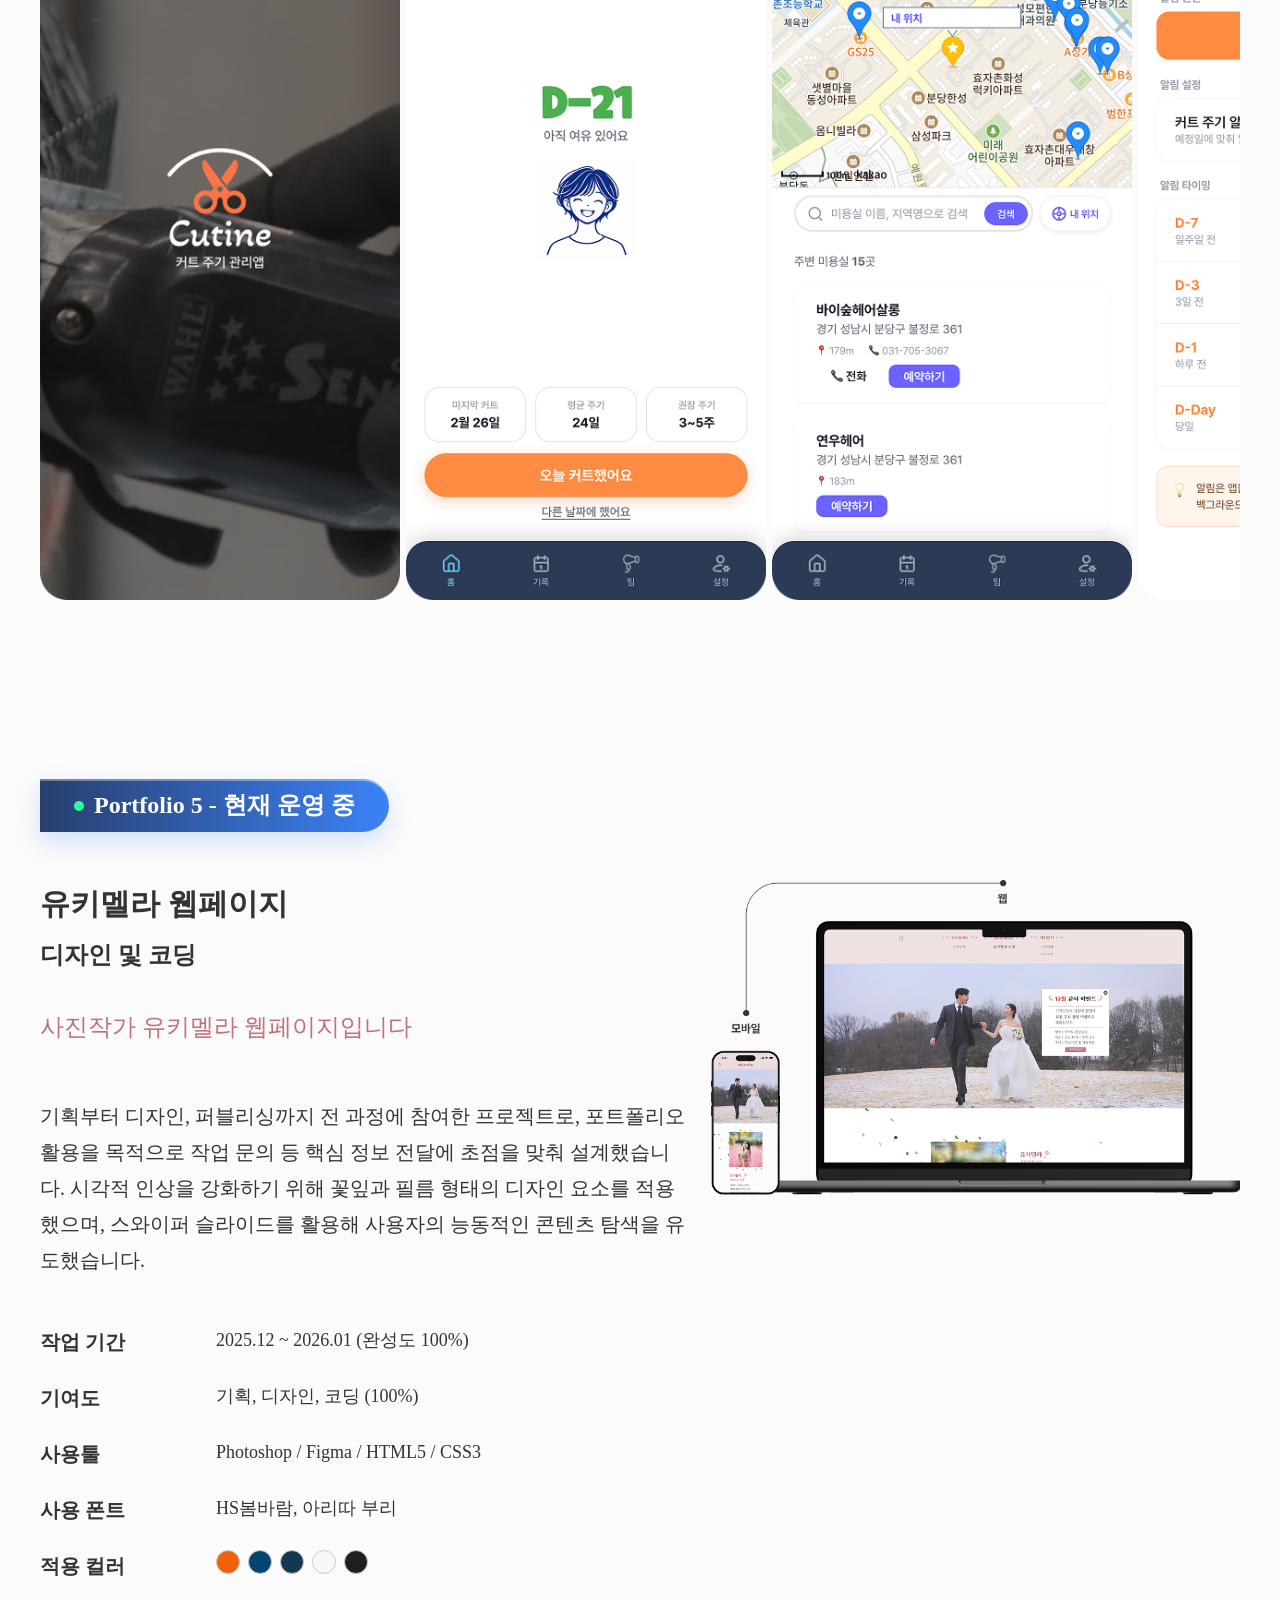
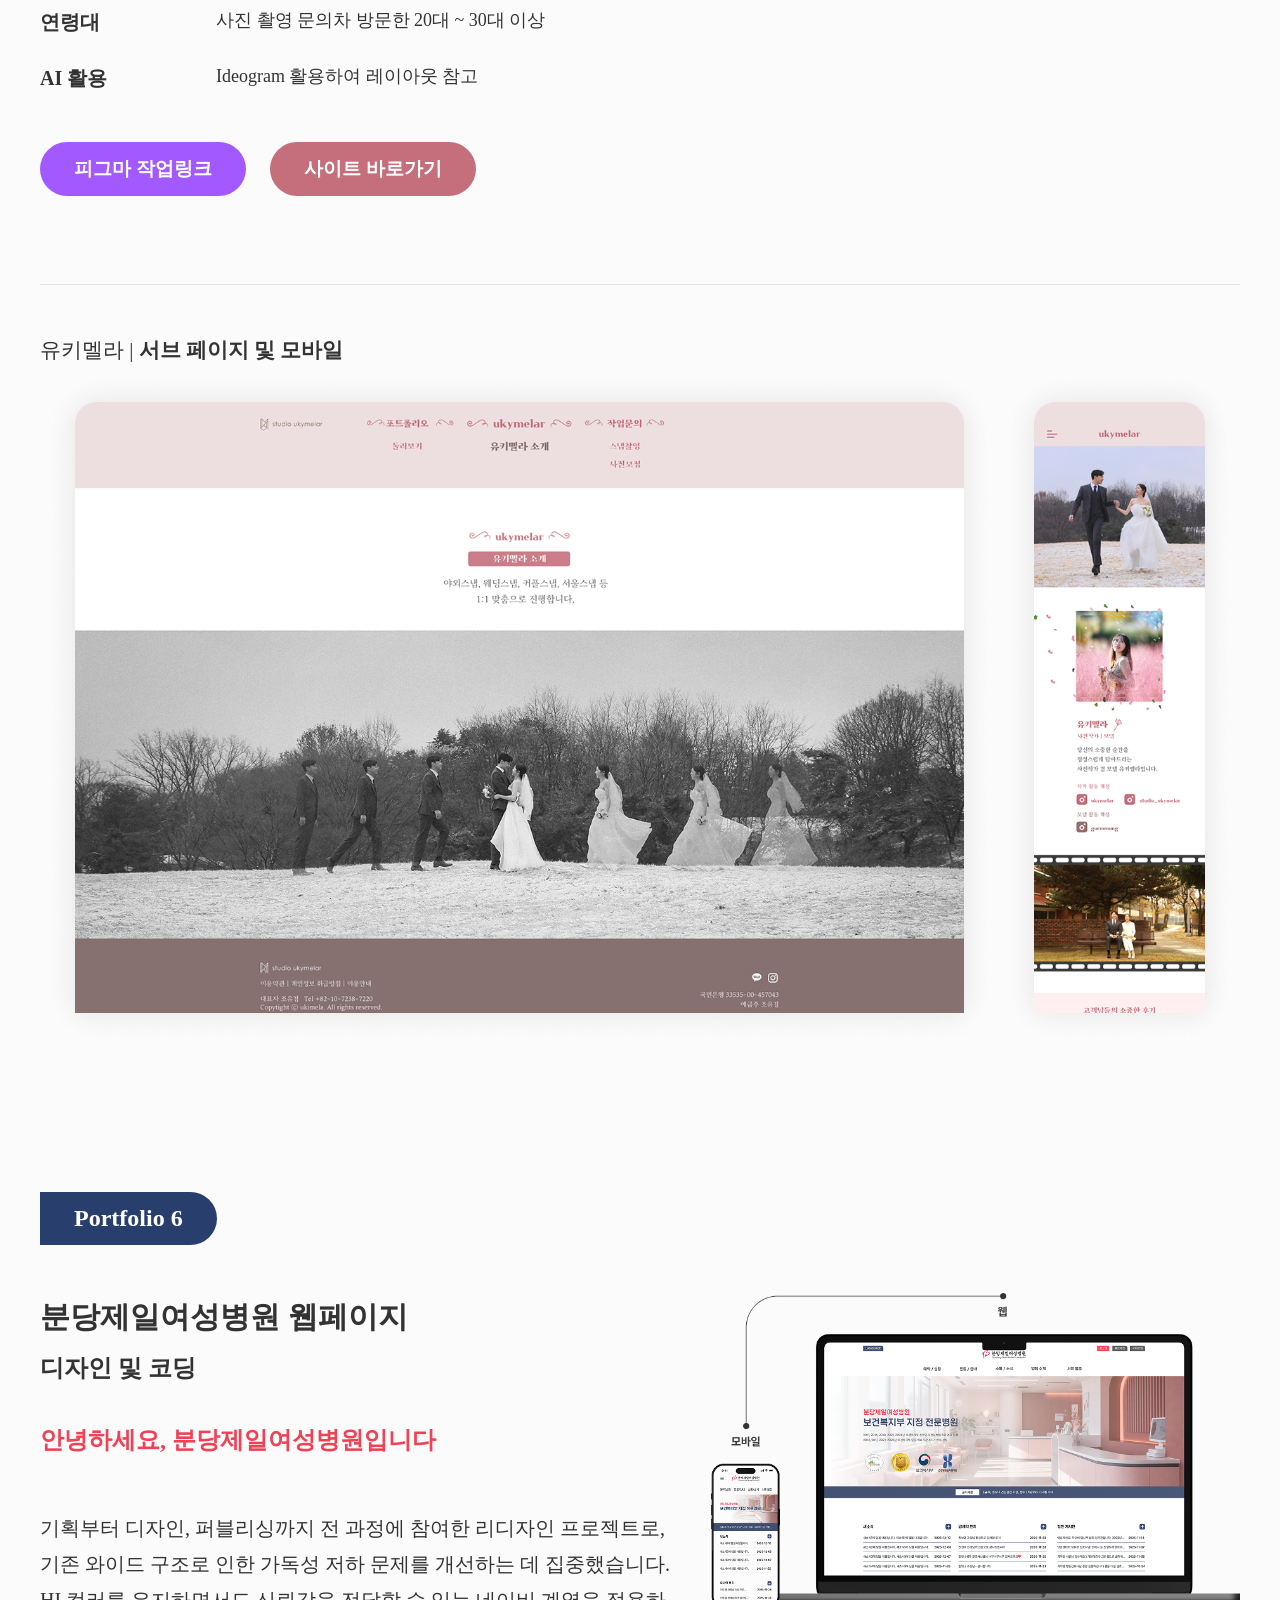
==== commit 812a5b6c: "UI UX 디자이너 성경은" ====
--- a/index.html
+++ b/index.html
@@ -4,7 +4,7 @@
 <head>
     <meta charset="UTF-8" />
     <meta name="viewport" content="width=device-width, initial-scale=1.0" />
-    <meta name="description" content="웹디자이너 성경은 - 포트폴리오" />
+    <meta name="description" content="UI UX 디자이너 성경은 - 포트폴리오" />
     <title>UI UX 디자이너 성경은 - 포트폴리오</title>
     <link rel="stylesheet" href="css/style.css" />
 </head>
@@ -138,7 +138,7 @@
                         <h2 class="section-title">소개</h2>
                         <p class="section-subtitle">
                             <span class="font-bold">편집디자인 5년 경험</span><span class="font-medium">을 바탕으로<br /></span>
-                            <span class="font-bold">웹디자이너로 발돋움</span><span class="font-medium">하기 위한 과정을 마쳤습니다.</span>
+                            <span class="font-bold">UI UX 디자이너로 발돋움</span><span class="font-medium">하기 위한 과정을 마쳤습니다.</span>
                         </p>
                     </div>
                 </div>
@@ -1631,7 +1631,7 @@
         <div class="container">
             <p class="footer-message">
                 꾸준함을 강점으로 차별화되고 빛나는 역량을<br />
-                갖춰나가는 웹디자이너 성경은이 되겠습니다.<br />
+                갖춰나가는 디자이너 성경은이 되겠습니다.<br />
                 읽어주셔서 감사합니다.
             </p>
 
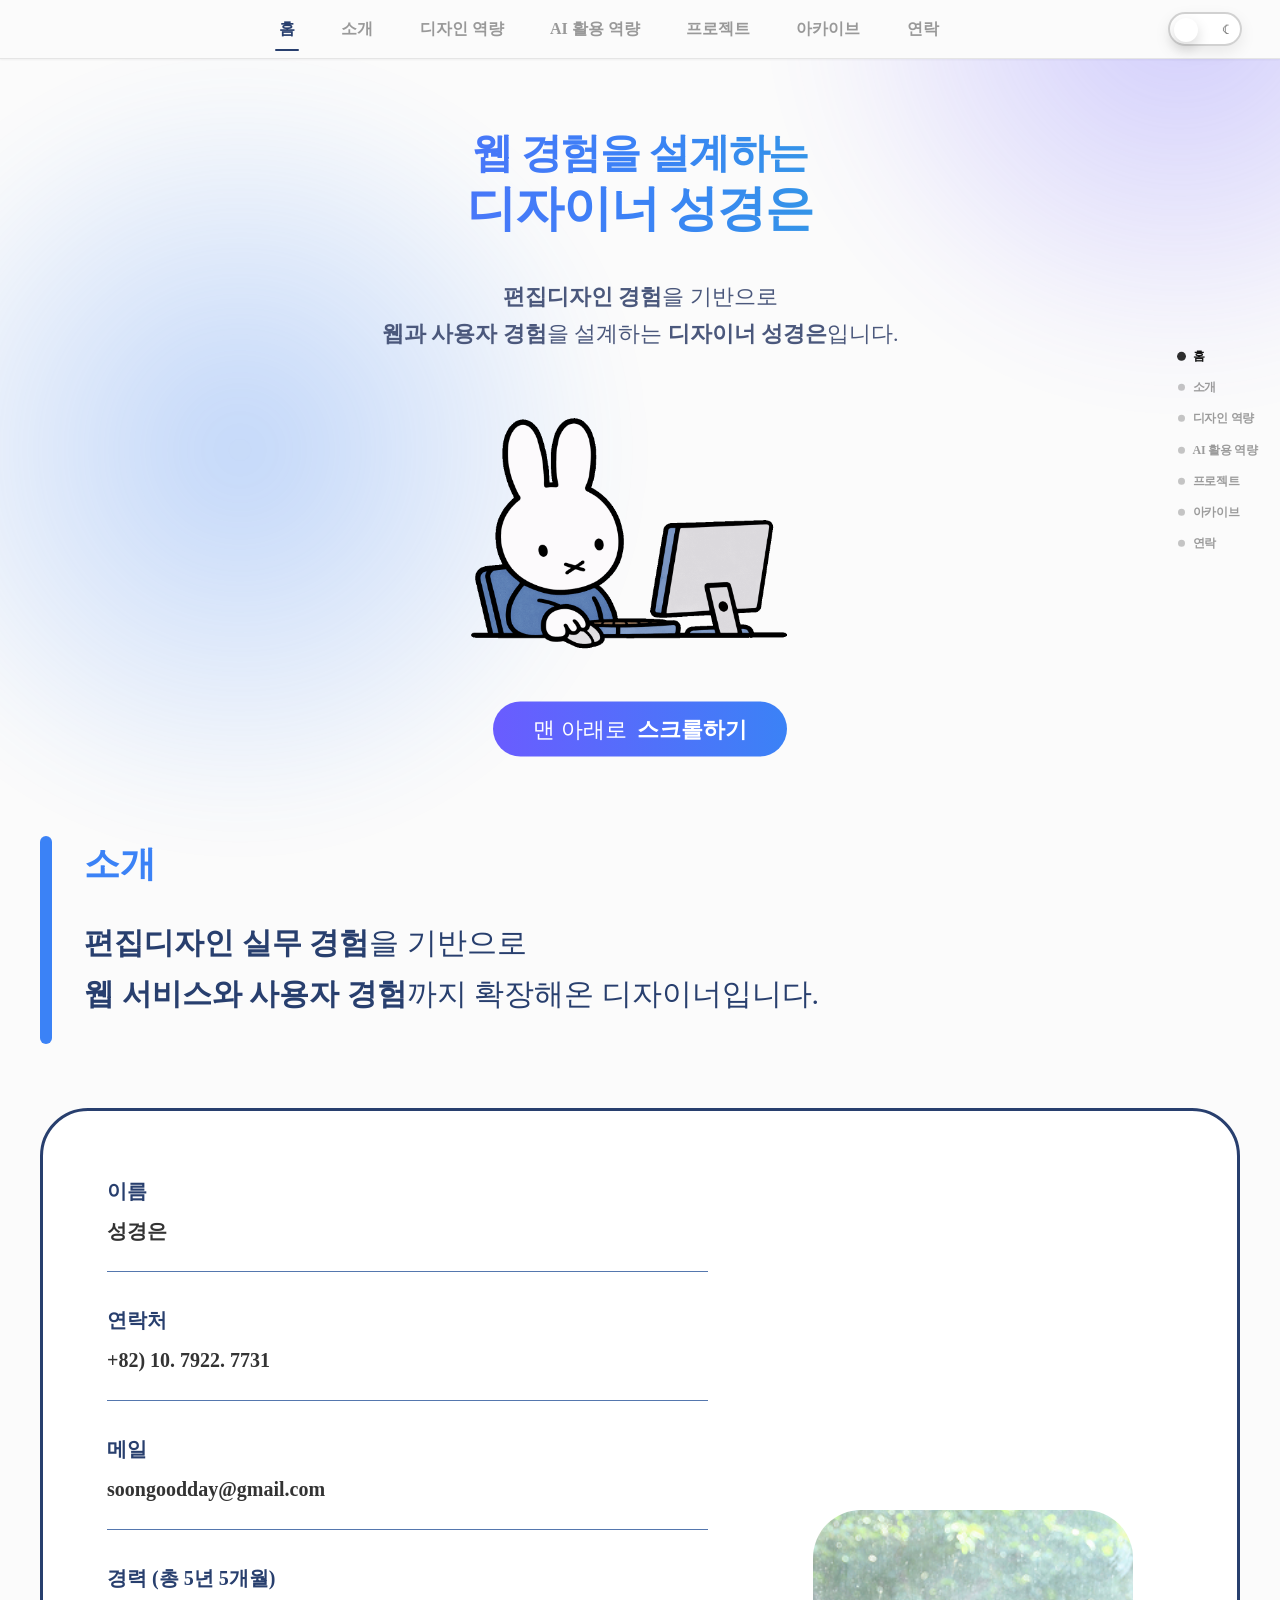
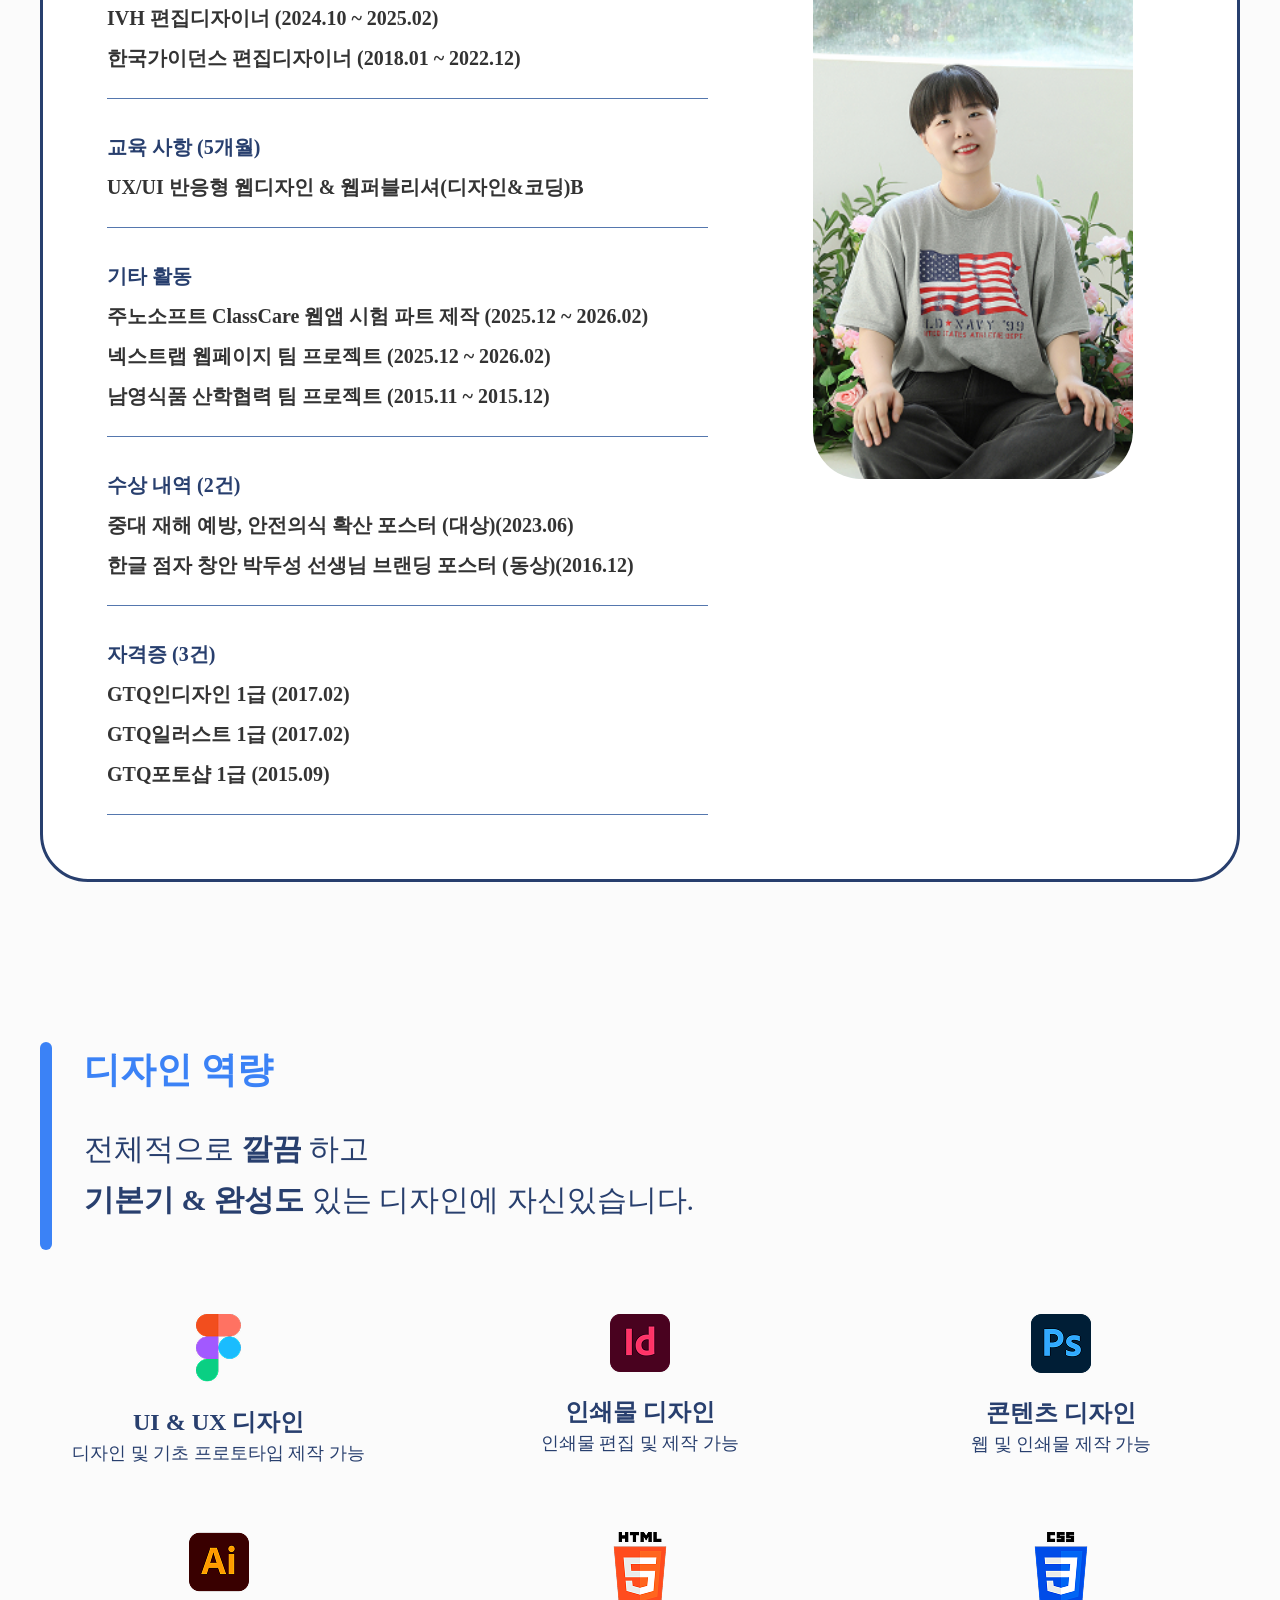
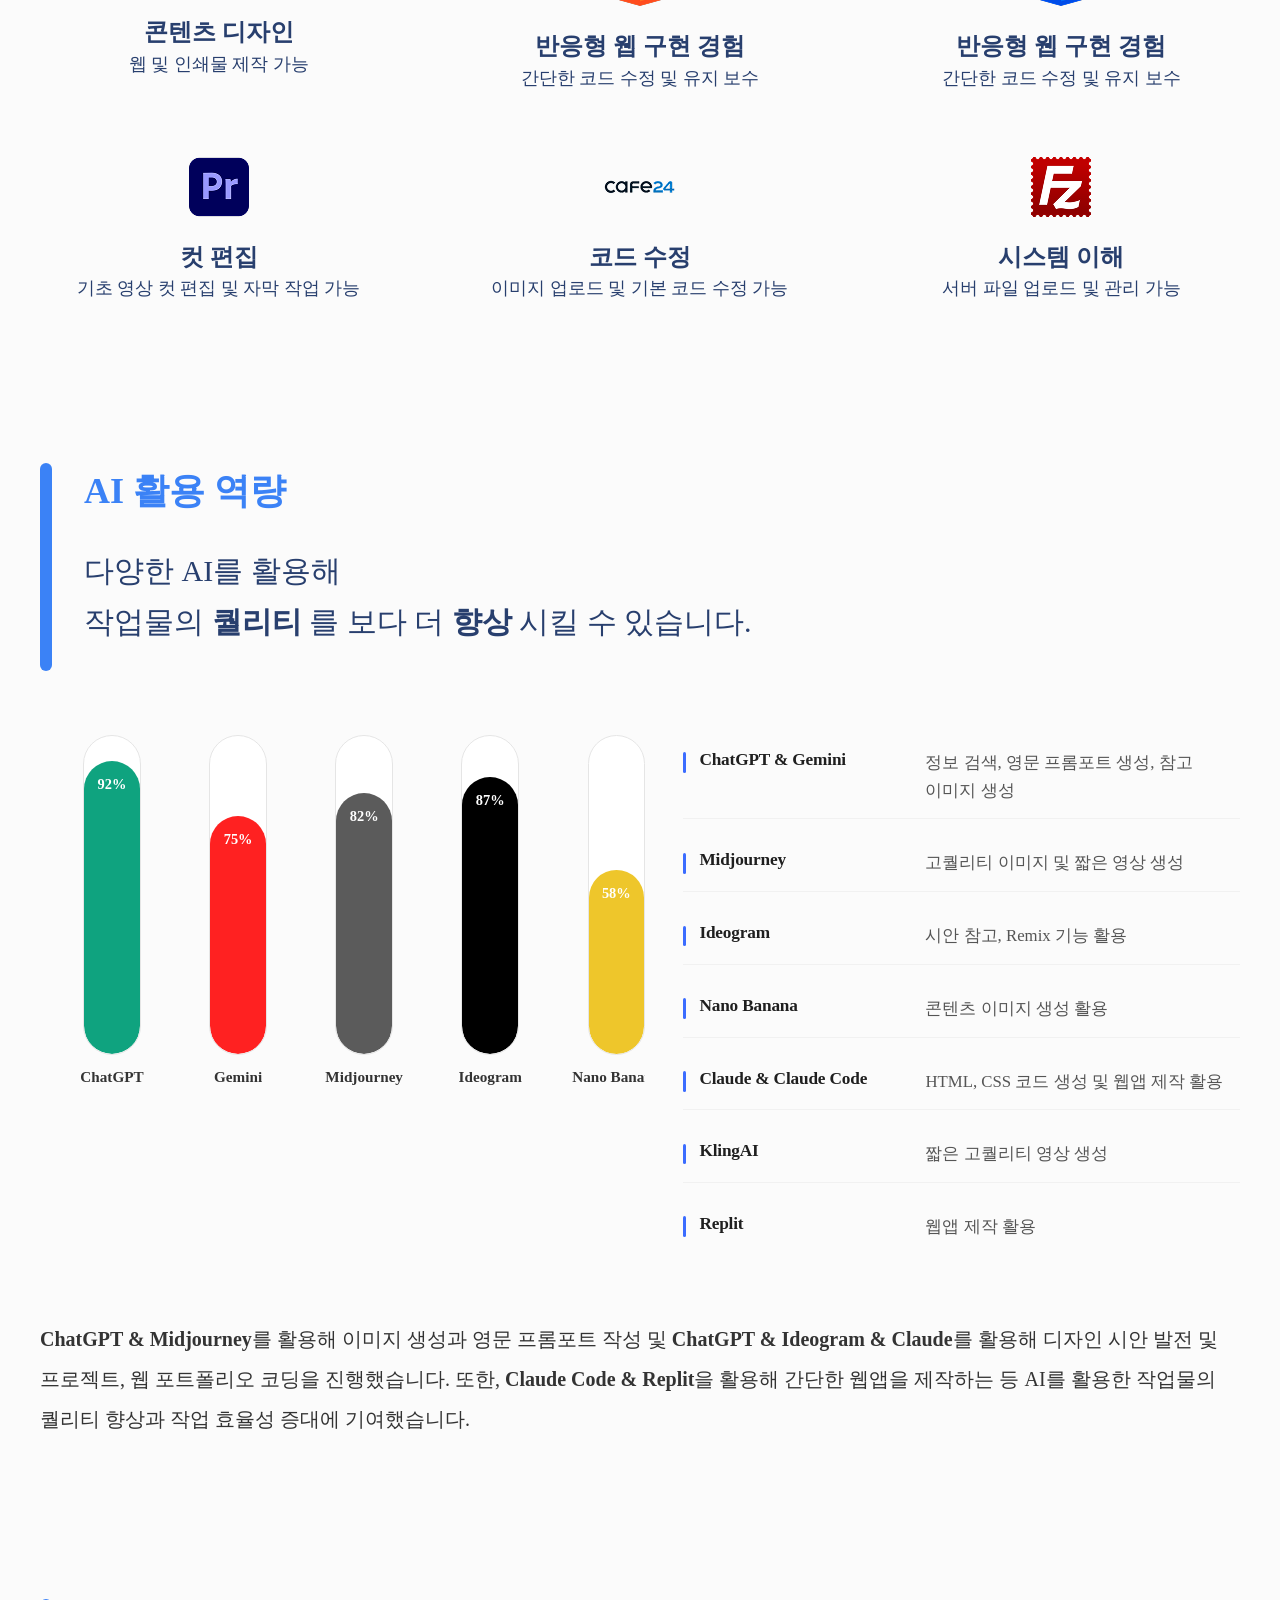
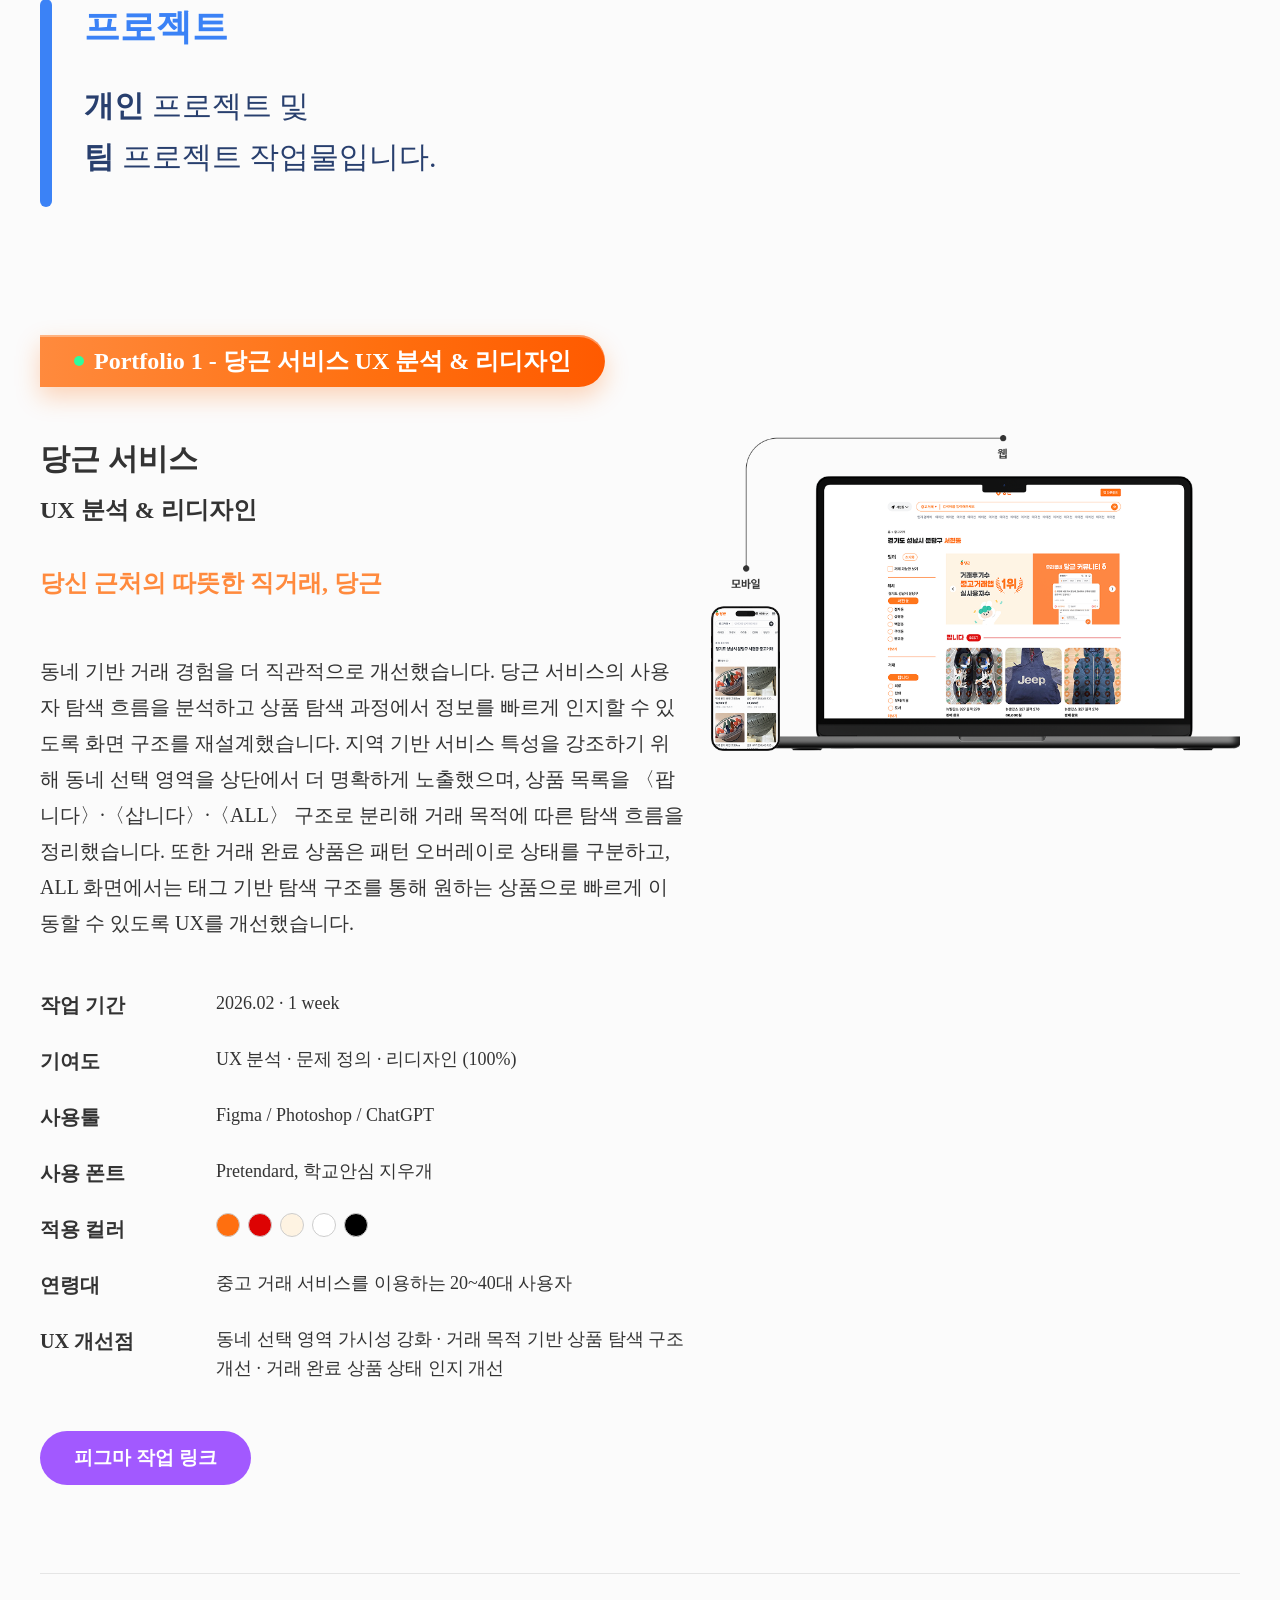
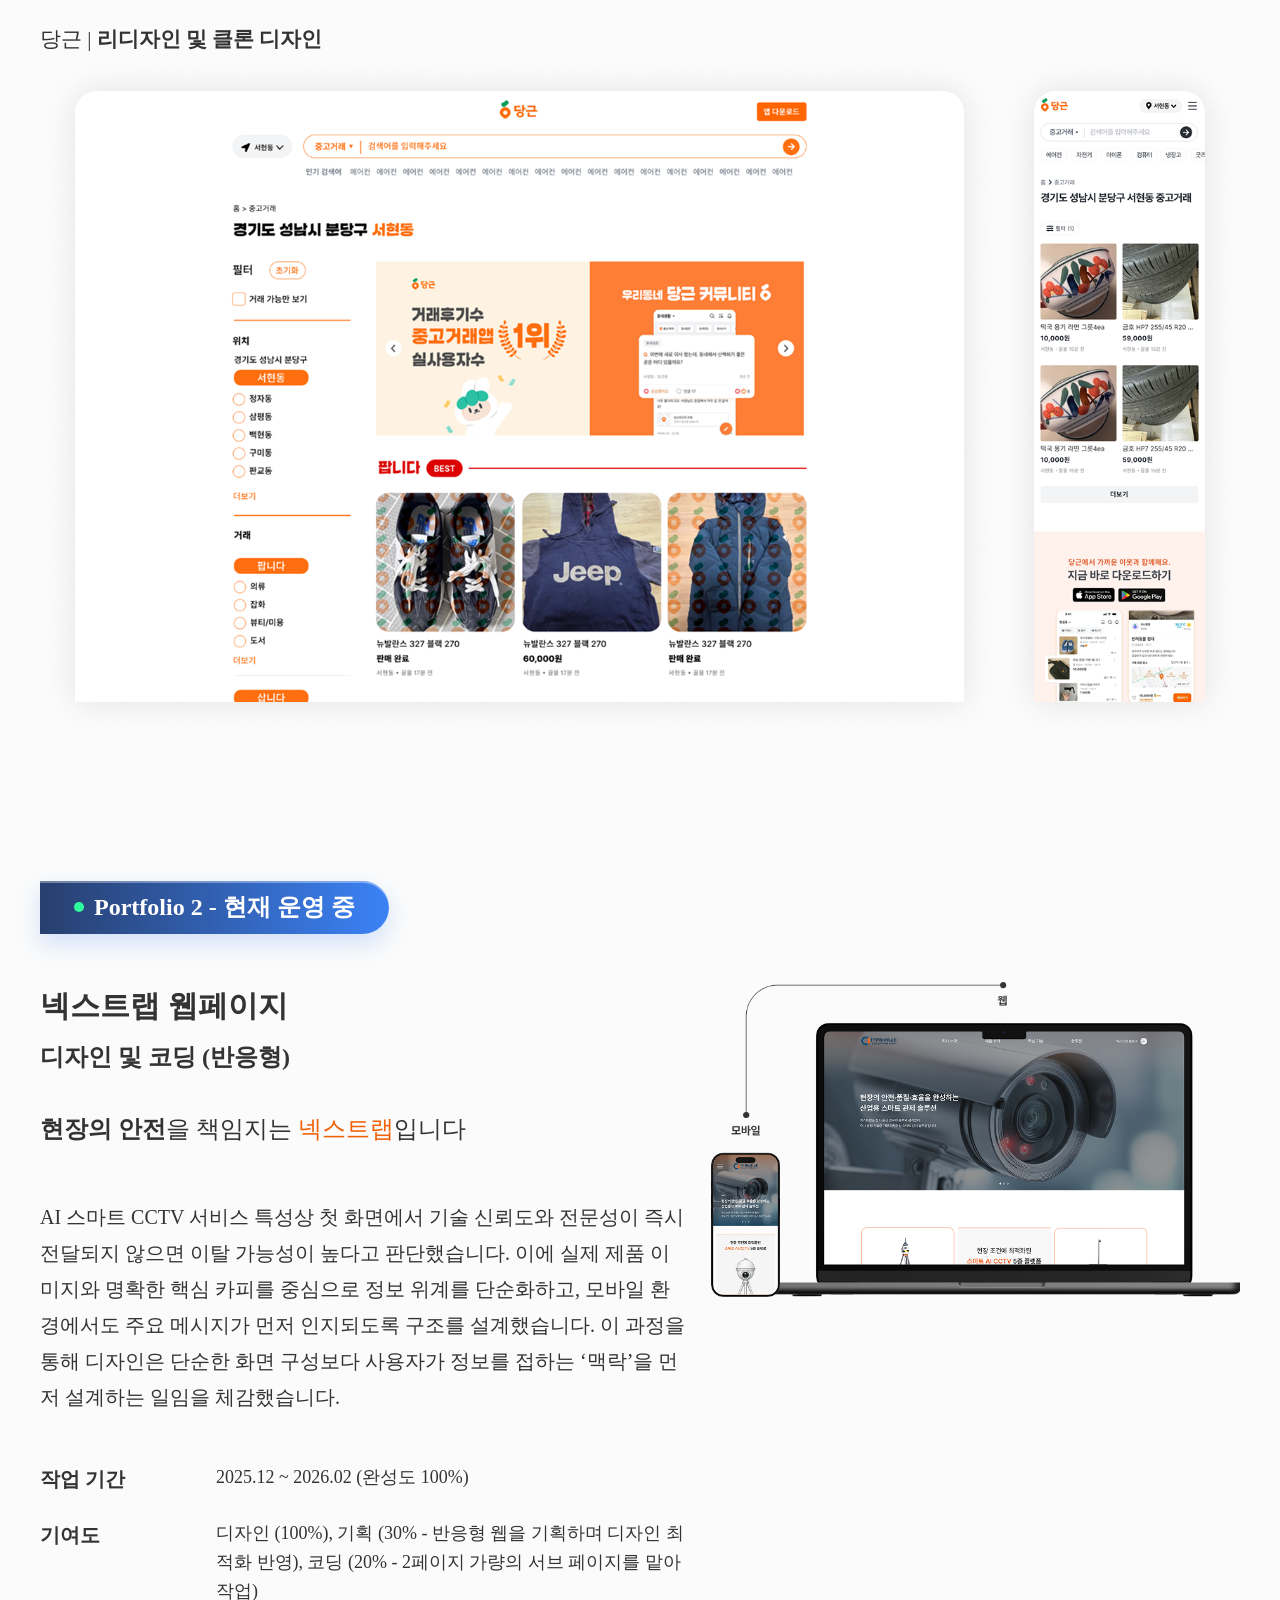
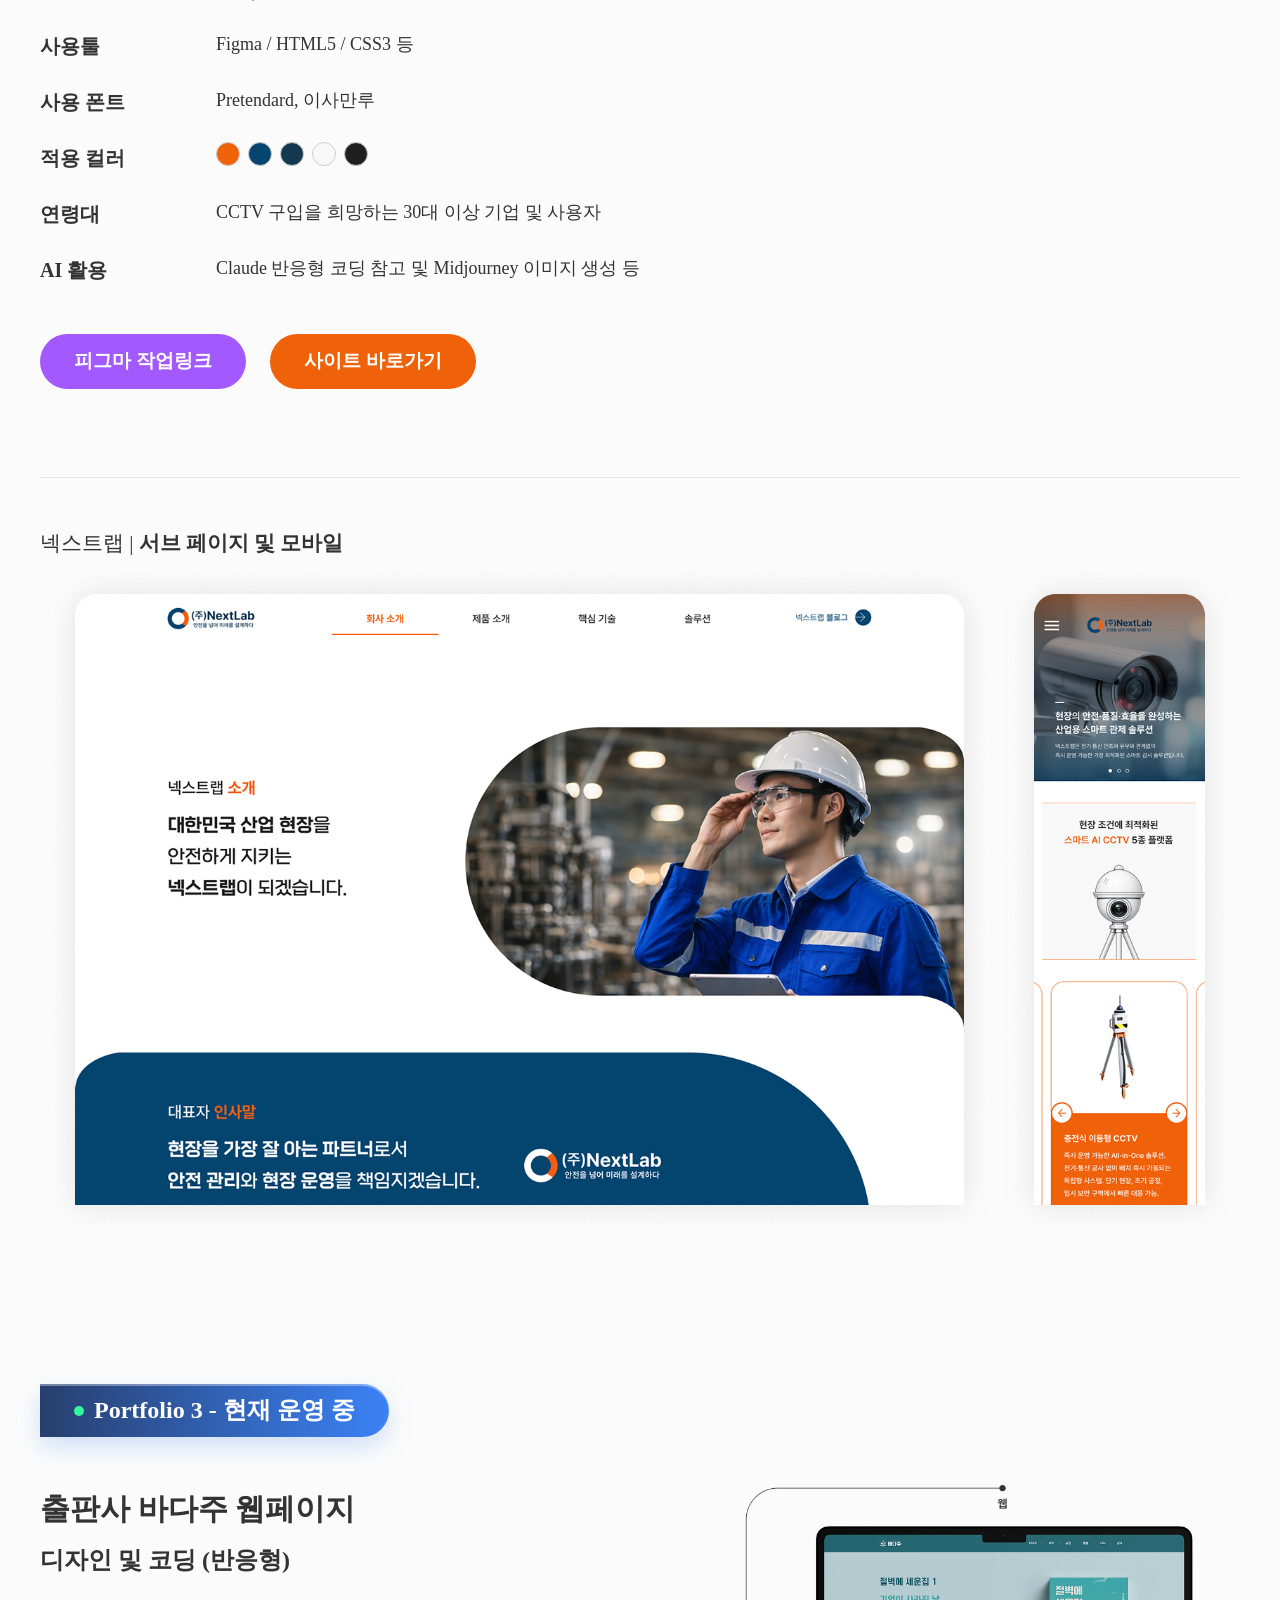
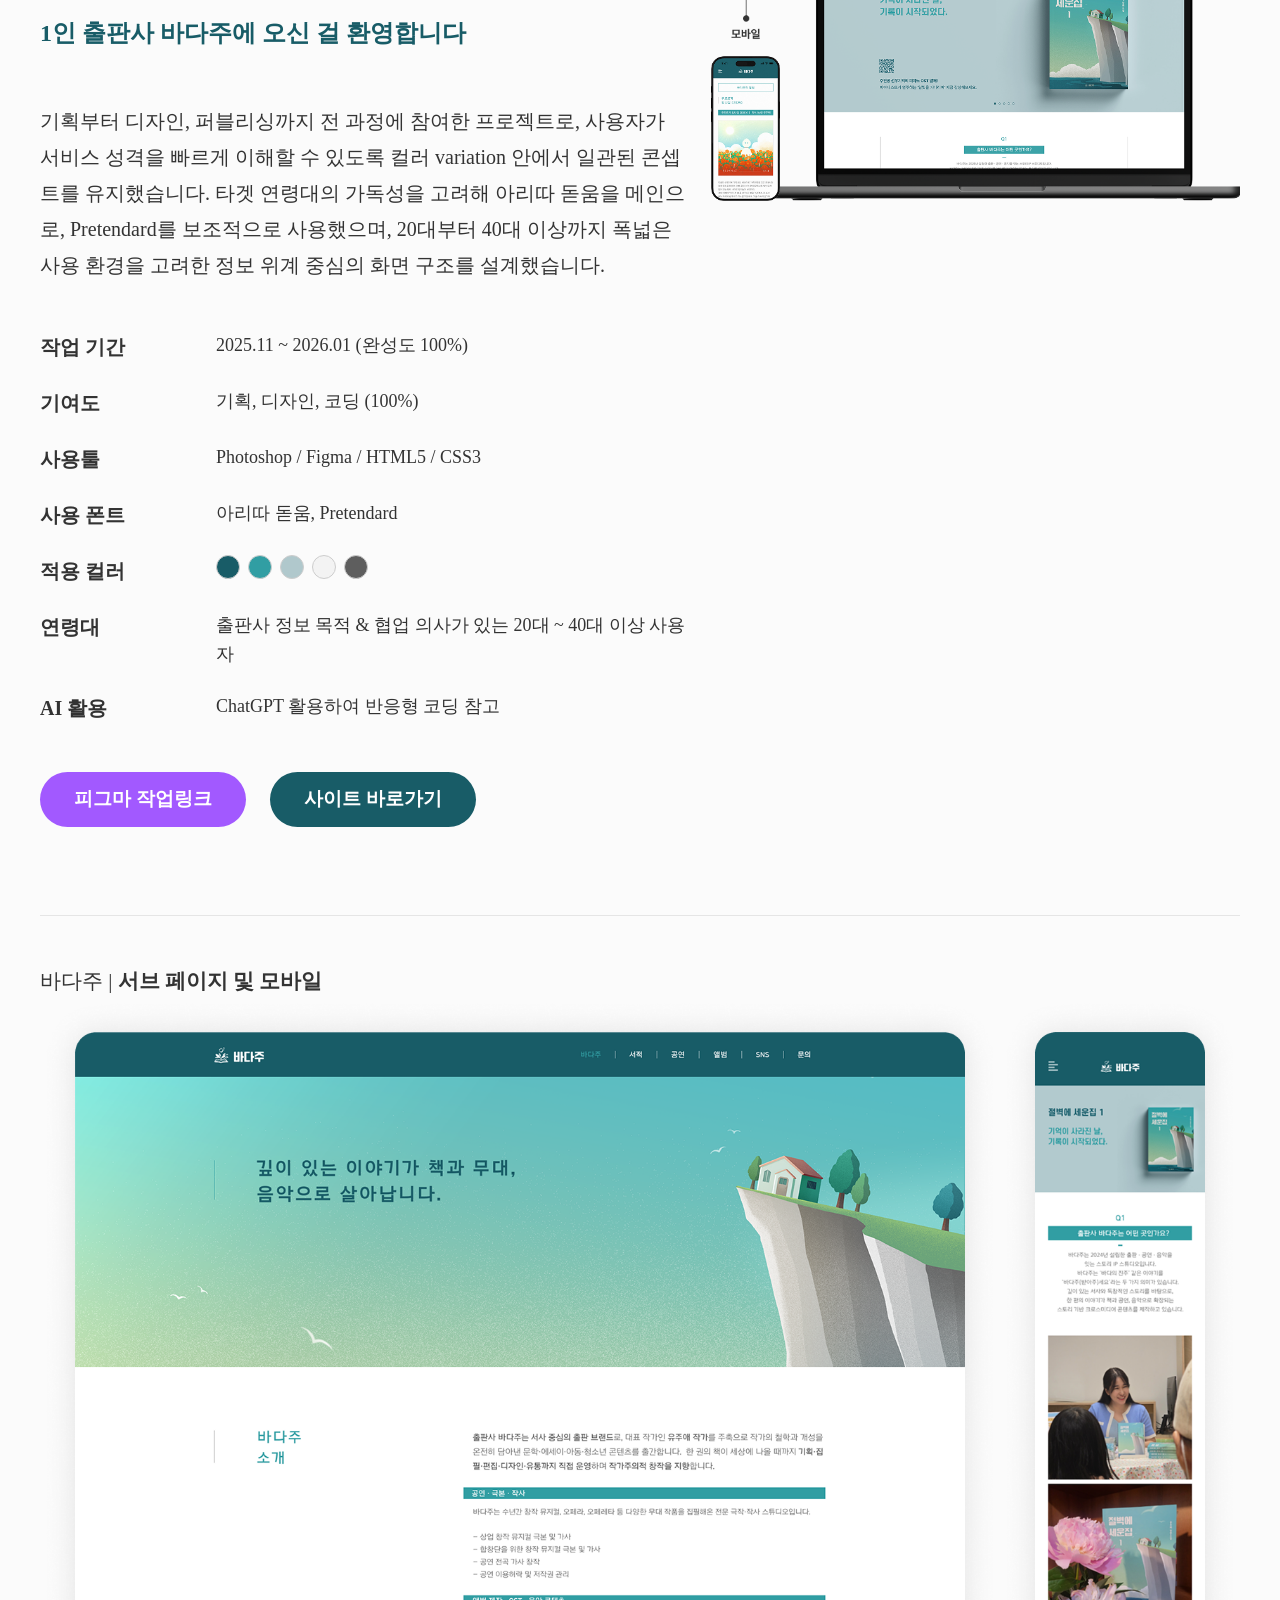
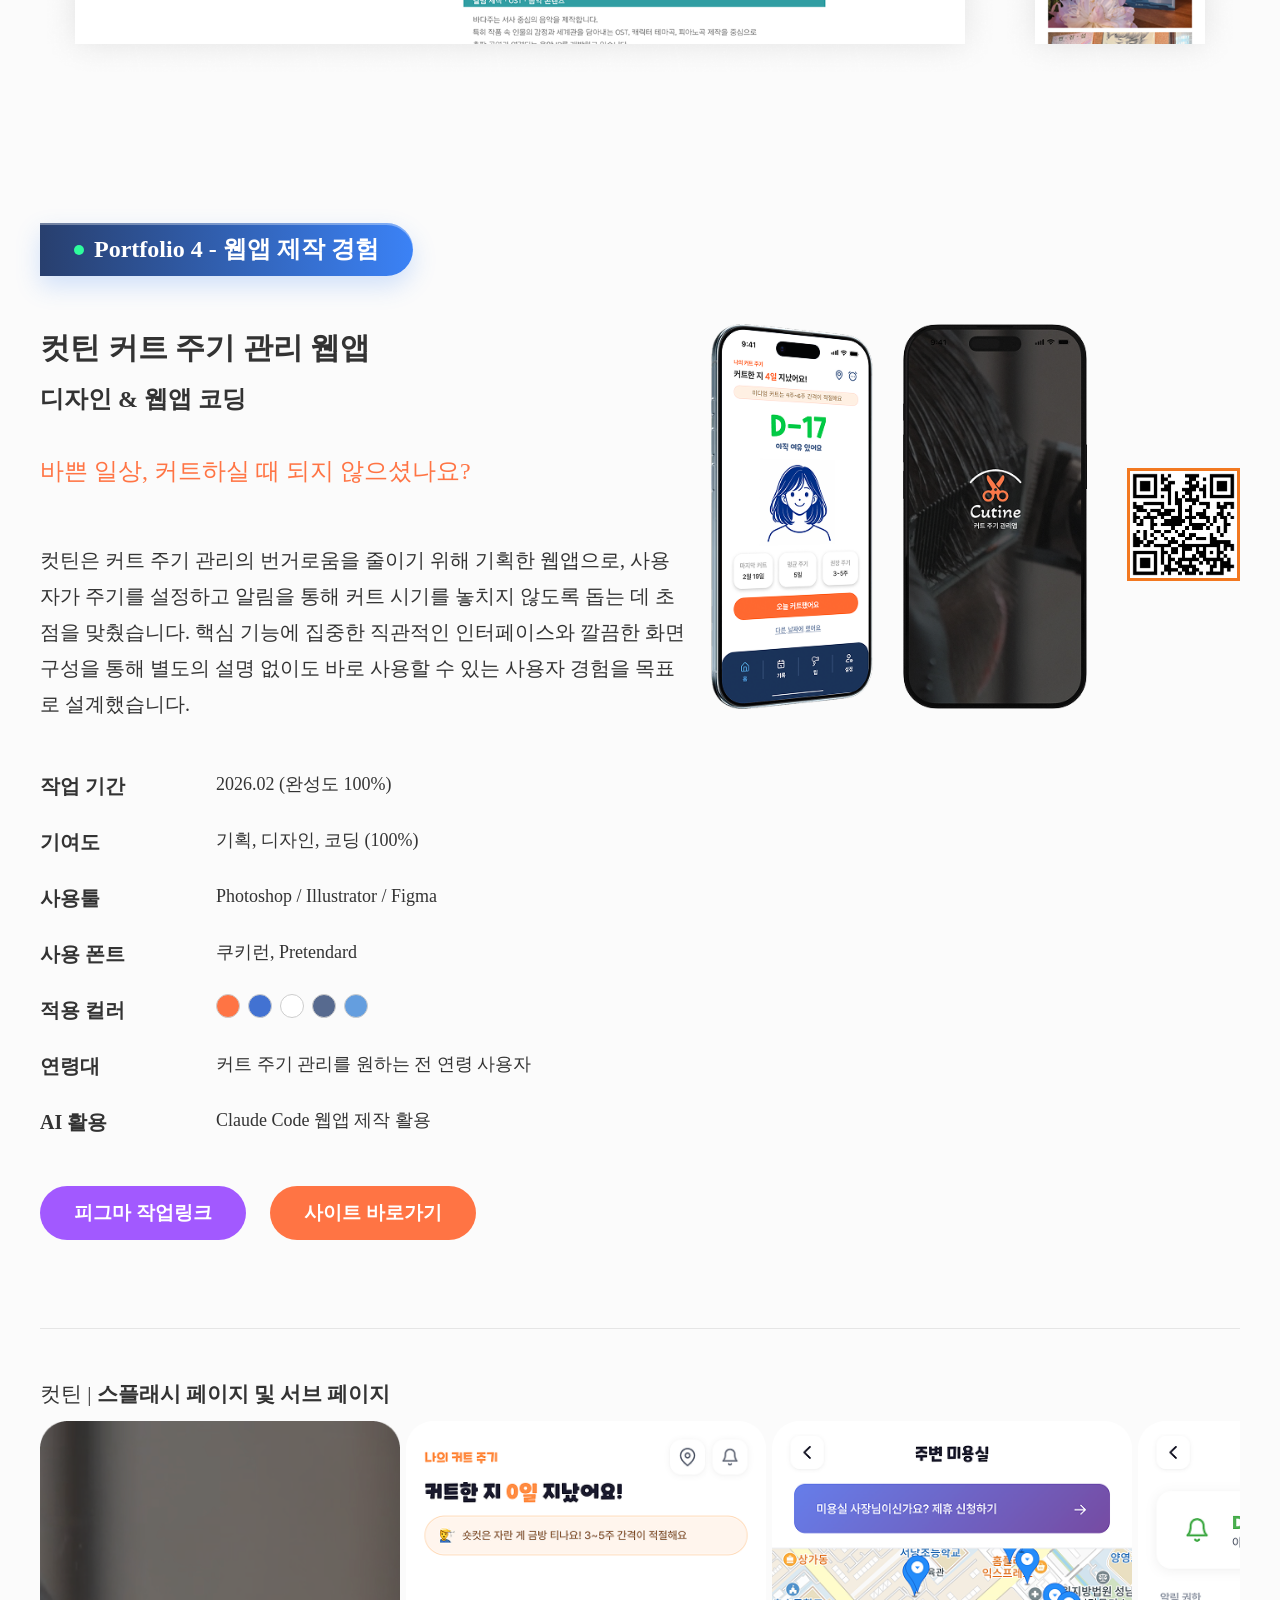
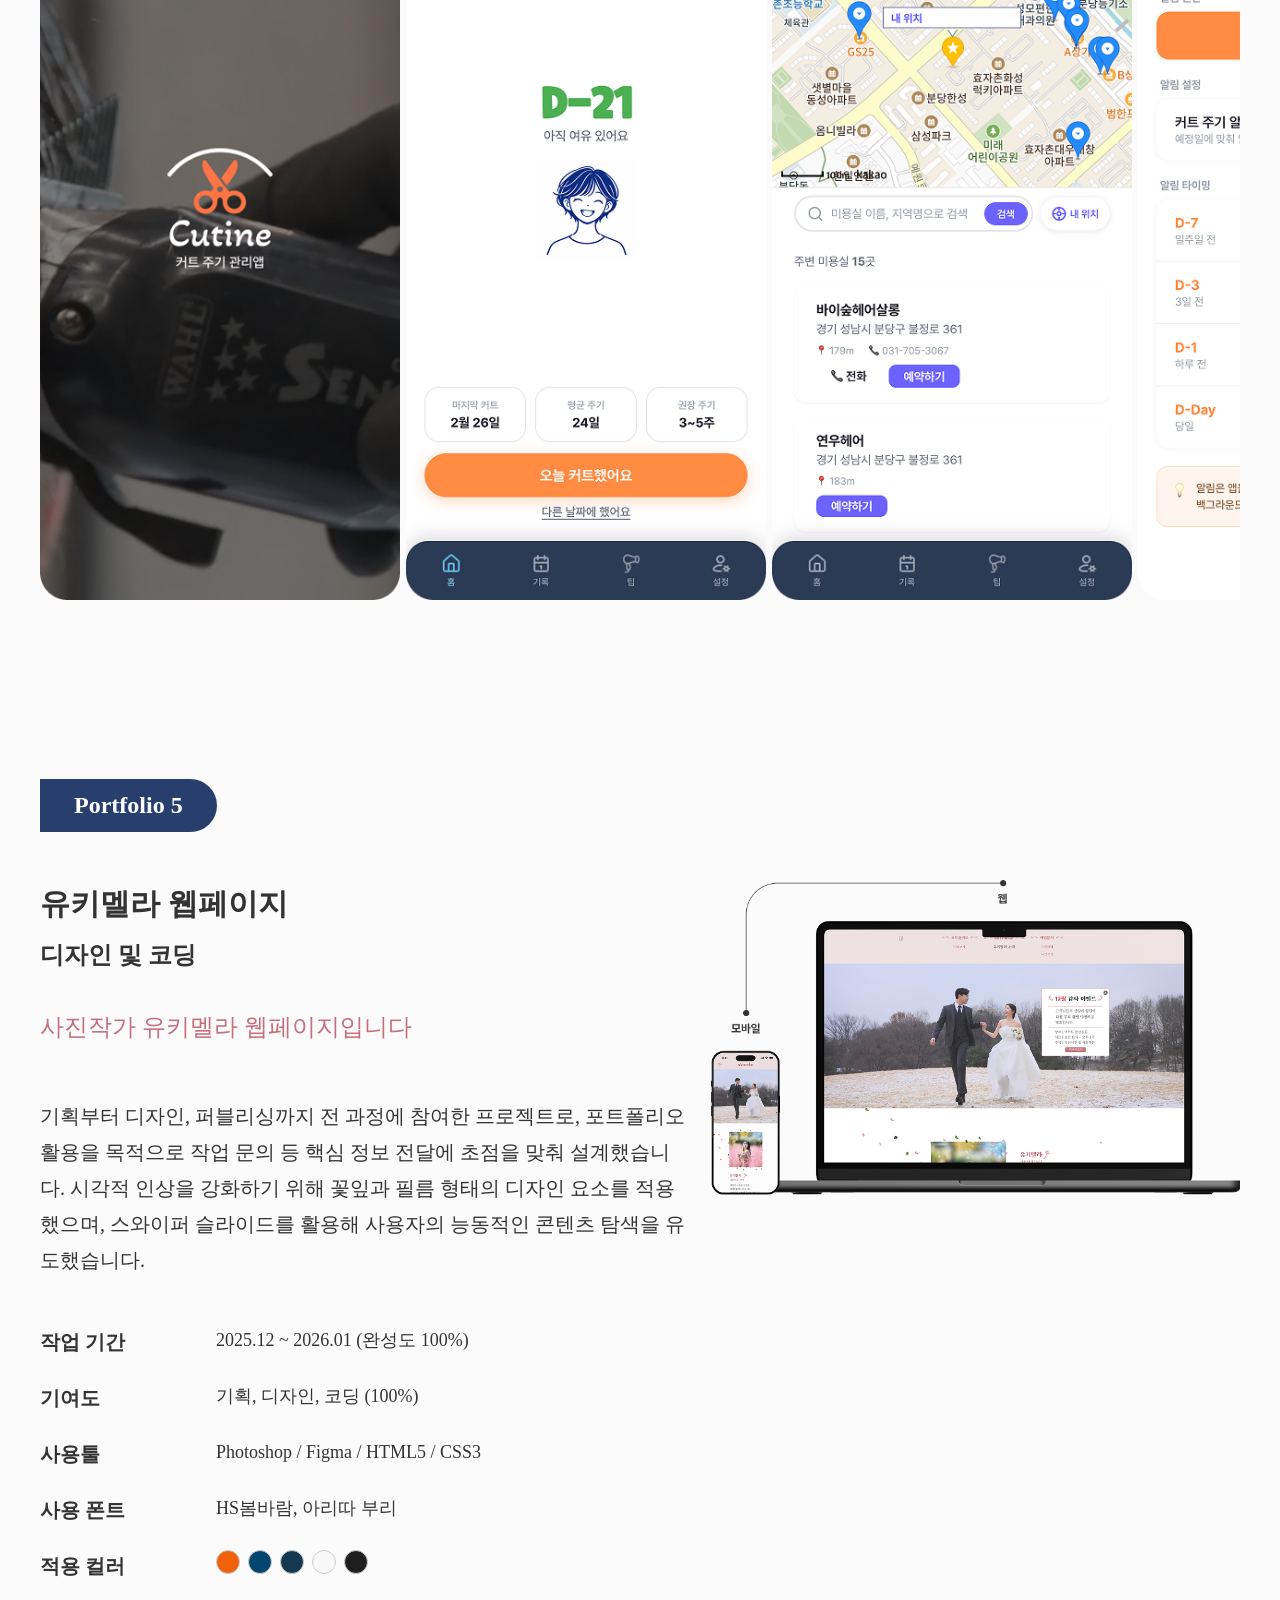
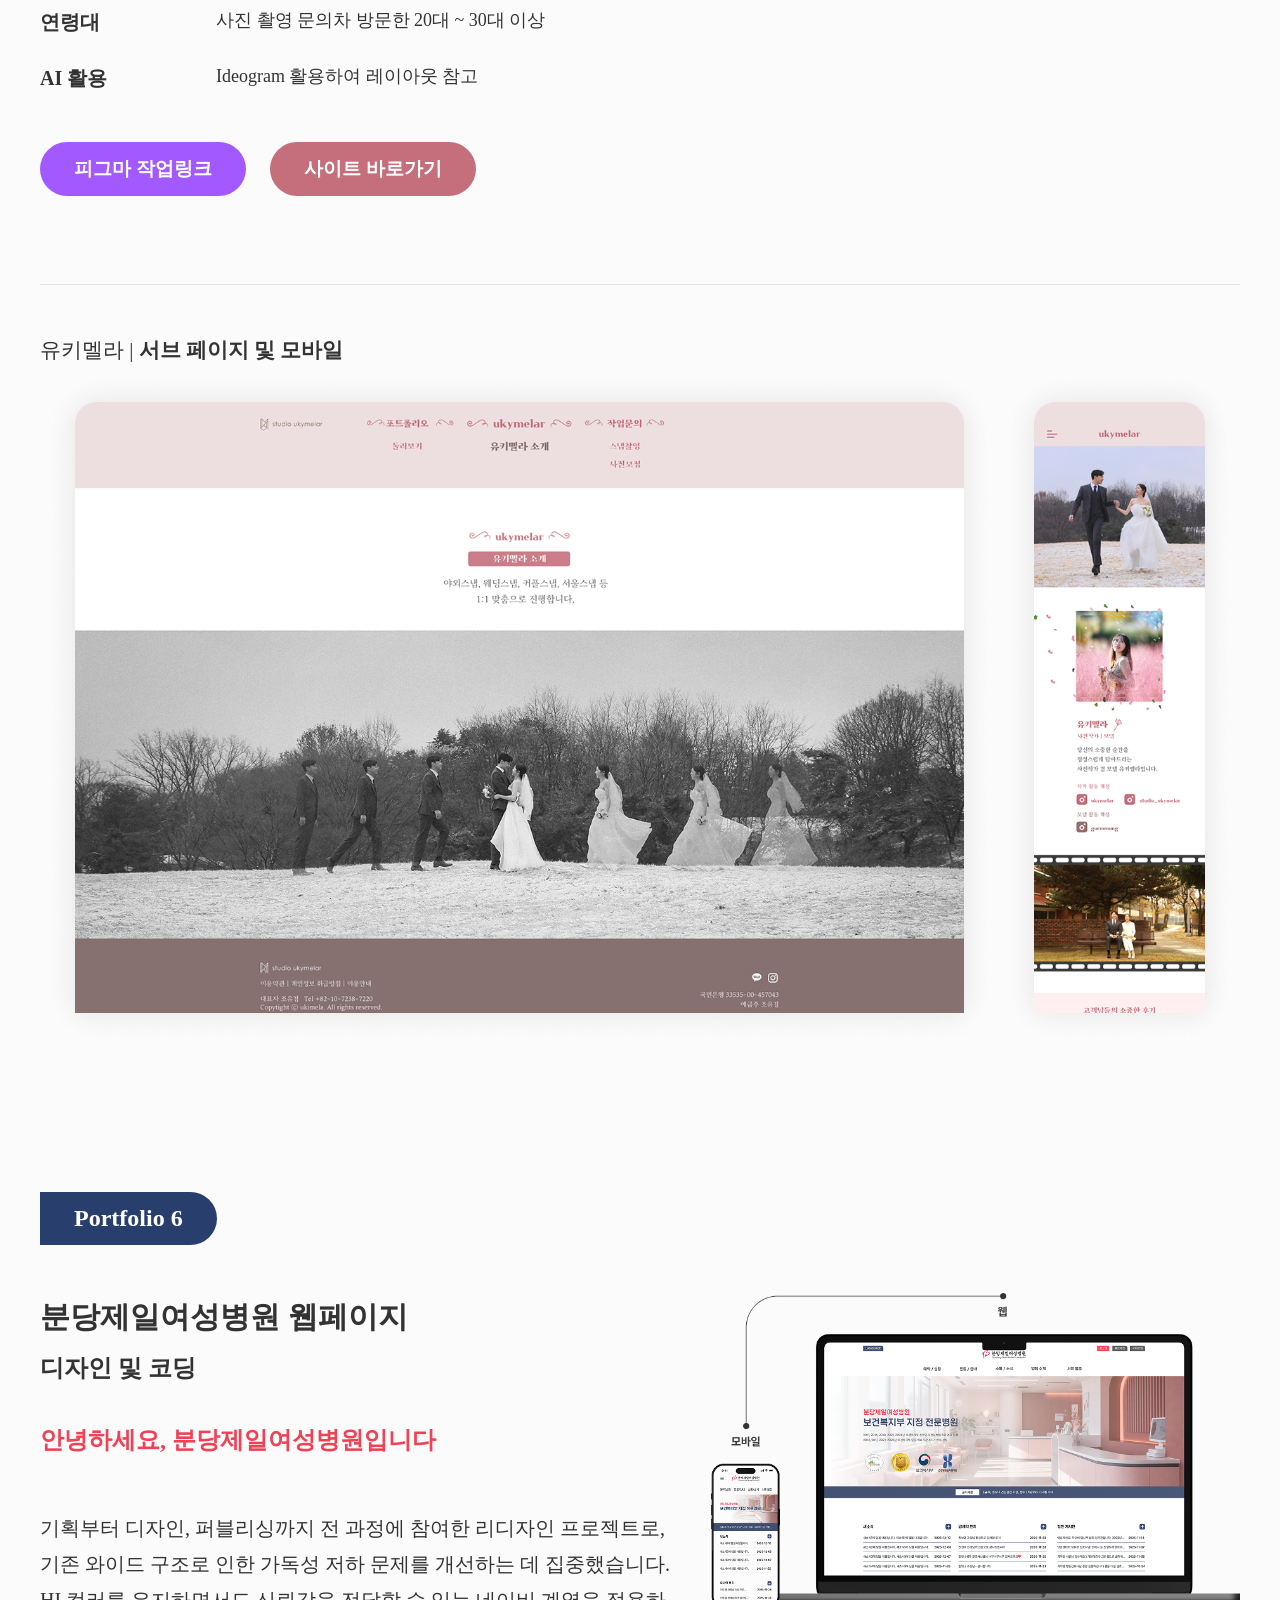
==== commit 5f32fd92: "260322 내용 수정" ====
--- a/index.html
+++ b/index.html
@@ -5,7 +5,7 @@
     <meta charset="UTF-8" />
     <meta name="viewport" content="width=device-width, initial-scale=1.0" />
     <meta name="description" content="UI UX 디자이너 성경은 - 포트폴리오" />
-    <title>UI UX 디자이너 성경은 - 포트폴리오</title>
+    <title>디자이너 성경은 - 포트폴리오</title>
     <link rel="stylesheet" href="css/style.css" />
 </head>
 
@@ -97,11 +97,11 @@
                 <!-- 1) 큰 제목 -->
                 <h1 class="hero_text">
                     <span class="hero_line hero_tags">
-                        편집디자인 기반의<br>
+                        웹 경험을 설계하는<br>
                     </span>
 
                     <span class="hero_line hero_name">
-                        UI UX 디자이너 성경은
+                        디자이너 성경은
                     </span>
                 </h1>
 
@@ -137,8 +137,8 @@
                     <div class="section-text">
                         <h2 class="section-title">소개</h2>
                         <p class="section-subtitle">
-                            <span class="font-bold">편집디자인 5년 경험</span><span class="font-medium">을 바탕으로<br /></span>
-                            <span class="font-bold">UI UX 디자이너로 발돋움</span><span class="font-medium">하기 위한 과정을 마쳤습니다.</span>
+                            <span class="font-bold">편집디자인 실무 경험</span><span class="font-medium">을 기반으로<br /></span>
+                            <span class="font-bold">웹 서비스와 사용자 경험</span><span class="font-medium">까지 확장해온 디자이너입니다.</span>
                         </p>
                     </div>
                 </div>
@@ -271,9 +271,9 @@
                         </div>
                         <!-- <div class="skill-rating rating-3">중</div> -->
                         <div class="skill-text">
-                            <div class="skill-title">반응형 웹 구현</div>
+                            <div class="skill-title">반응형 웹 구현 경험</div>
                             <div class="skill-subtitle">
-                                코드 수정 및 반응형 웹 구현 가능
+                                간단한 코드 수정 및 유지 보수
                             </div>
                         </div>
                     </div>
@@ -283,9 +283,9 @@
                         </div>
                         <!-- <div class="skill-rating rating-3">중</div> -->
                         <div class="skill-text">
-                            <div class="skill-title">반응형 웹 구현</div>
+                            <div class="skill-title">반응형 웹 구현 경험</div>
                             <div class="skill-subtitle">
-                                코드 수정 및 반응형 웹 구현 가능
+                                간단한 코드 수정 및 유지 보수
                             </div>
                         </div>
                     </div>
@@ -988,8 +988,8 @@
                     <!-- Portfolio 5 -->
                     <article class="portfolio-item">
                         <div class="portfolio-header">
-                            <div class="portfolio-number is-live">
-                                Portfolio 5 - 현재 운영 중
+                            <div class="portfolio-number">
+                                Portfolio 5
                             </div>
                         </div>
                         <div class="portfolio-content">
--- a/css/style.css
+++ b/css/style.css
@@ -5649,4 +5649,297 @@
   box-shadow:
     0 14px 30px rgba(255,111,15,0.35),
     0 2px 0 rgba(255,255,255,0.35) inset;
+}
+
+
+
+
+/* ==========================
+CONTACT MODAL - LIGHT MODE
+========================== */
+
+.contact-trigger{
+width:100%;
+text-align:left;
+cursor:pointer;
+appearance:none;
+}
+
+
+/* overlay */
+
+.contact-modal{
+position:fixed;
+inset:0;
+z-index:12000;
+display:none;
+}
+
+.contact-modal.is-open{
+display:block;
+}
+
+.contact-modal-backdrop{
+position:absolute;
+inset:0;
+background:
+radial-gradient(circle at top, rgba(79,70,229,.08), transparent 42%),
+rgba(255,255,255,.55);
+backdrop-filter:blur(10px);
+}
+
+
+/* modal panel */
+
+.contact-modal-panel{
+position:absolute;
+top:50%;
+left:50%;
+transform:translate(-50%,-50%);
+
+width:min(88vw,460px);
+padding:20px 20px 18px;
+
+border-radius:20px;
+border:1px solid rgba(20,20,20,.08);
+
+background:
+radial-gradient(120% 140% at 15% 0%, rgba(99,102,241,.06), transparent 46%),
+radial-gradient(120% 140% at 85% 5%, rgba(236,72,153,.05), transparent 54%),
+linear-gradient(180deg, rgba(255,255,255,.96), rgba(246,247,251,.96));
+
+box-shadow:
+0 18px 40px rgba(15,23,42,.12),
+inset 0 1px 0 rgba(255,255,255,.7);
+}
+
+
+/* close */
+
+.contact-modal-close{
+position:absolute;
+top:12px;
+right:12px;
+
+width:38px;
+height:38px;
+border-radius:50%;
+
+border:1px solid rgba(20,20,20,.08);
+background:rgba(255,255,255,.72);
+
+cursor:pointer;
+transition:.2s ease;
+}
+
+.contact-modal-close:hover{
+border-color:rgba(99,102,241,.28);
+box-shadow:0 0 0 4px rgba(99,102,241,.08);
+}
+
+.contact-modal-close span{
+position:absolute;
+top:50%;
+left:50%;
+width:14px;
+height:2px;
+background:rgba(40,40,50,.78);
+}
+
+.contact-modal-close span:first-child{
+transform:translate(-50%,-50%) rotate(45deg);
+}
+
+.contact-modal-close span:last-child{
+transform:translate(-50%,-50%) rotate(-45deg);
+}
+
+
+/* header */
+
+.contact-modal-head{
+padding-right:42px;
+}
+
+.contact-modal-kicker{
+margin:0 0 6px;
+font-family:var(--font-pixel);
+font-size:9px;
+letter-spacing:.12em;
+color:#6366f1;
+}
+
+.contact-modal-title{
+margin:0 0 8px;
+font-family:'NeoDonggeunmo';
+font-size:clamp(1.2rem,2vw,1.5rem);
+color:#111827;
+}
+
+.contact-modal-desc{
+margin:0 0 14px;
+font-family:'NeoDonggeunmo';
+font-size:.85rem;
+line-height:1.6;
+color:#5b6475;
+}
+
+
+/* value */
+
+.contact-modal-value-wrap{
+margin-bottom:10px;
+}
+
+.contact-modal-value{
+min-height:52px;
+display:flex;
+align-items:center;
+padding:0 14px;
+
+border-radius:14px;
+border:1px solid rgba(20,20,20,.06);
+background:rgba(255,255,255,.88);
+
+font-family:var(--font-body);
+font-size:clamp(.95rem,1.4vw,1.1rem);
+font-weight:700;
+color:#111827;
+word-break:break-all;
+
+box-shadow:inset 0 1px 0 rgba(255,255,255,.7);
+}
+
+
+/* guide */
+
+.contact-modal-guide{
+margin:0 0 14px;
+font-family:'NeoDonggeunmo';
+font-size:.75rem;
+color:#7b8493;
+}
+
+
+/* buttons */
+
+.contact-modal-actions{
+display:flex;
+justify-content:flex-end;
+gap:8px;
+}
+
+.contact-modal-btn{
+min-width:90px;
+height:40px;
+padding:0 14px;
+border-radius:12px;
+border:1px solid transparent;
+
+font-family:'NeoDonggeunmo';
+font-size:.85rem;
+font-weight:700;
+
+cursor:pointer;
+transition:.2s ease;
+}
+
+.contact-modal-btn.is-ghost{
+background:#ffffff;
+border-color:rgba(20,20,20,.08);
+color:#374151;
+}
+
+.contact-modal-btn.is-ghost:hover{
+border-color:rgba(99,102,241,.22);
+background:#f8faff;
+}
+
+.contact-modal-btn.is-primary{
+background:linear-gradient(180deg, #5b67ff, #4956f5);
+color:#ffffff;
+box-shadow:0 10px 20px rgba(91,103,255,.18);
+}
+
+.contact-modal-btn.is-primary:hover{
+transform:translateY(-1px);
+box-shadow:0 12px 22px rgba(91,103,255,.24);
+}
+
+
+/* scroll lock */
+
+body.contact-modal-open{
+overflow:hidden;
+}
+
+
+/* ==========================
+COPY TOAST - LIGHT MODE
+========================== */
+
+.copy-toast{
+position:fixed;
+left:50%;
+bottom:32px;
+transform:translateX(-50%) translateY(16px);
+z-index:13000;
+
+padding:12px 18px;
+border-radius:999px;
+border:1px solid rgba(20,20,20,.08);
+
+background:
+linear-gradient(180deg, rgba(255,255,255,.96), rgba(246,247,251,.96));
+
+box-shadow:
+0 12px 30px rgba(15,23,42,.12),
+inset 0 1px 0 rgba(255,255,255,.7);
+
+font-family:'NeoDonggeunmo';
+font-size:.82rem;
+line-height:1;
+color:#111827;
+
+opacity:0;
+pointer-events:none;
+transition:
+opacity .22s ease,
+transform .22s ease;
+}
+
+.copy-toast.is-show{
+opacity:1;
+transform:translateX(-50%) translateY(0);
+}
+
+@media (max-width:640px){
+
+.contact-modal-panel{
+width:min(92vw,92vw);
+padding:18px 16px 16px;
+}
+
+.contact-modal-title{
+font-size:1.1rem;
+}
+
+.contact-modal-desc{
+font-size:.8rem;
+}
+
+.contact-modal-value{
+font-size:.9rem;
+}
+
+.contact-modal-btn{
+flex:1;
+}
+
+.copy-toast{
+bottom:24px;
+padding:11px 16px;
+font-size:.75rem;
+}
+
 }
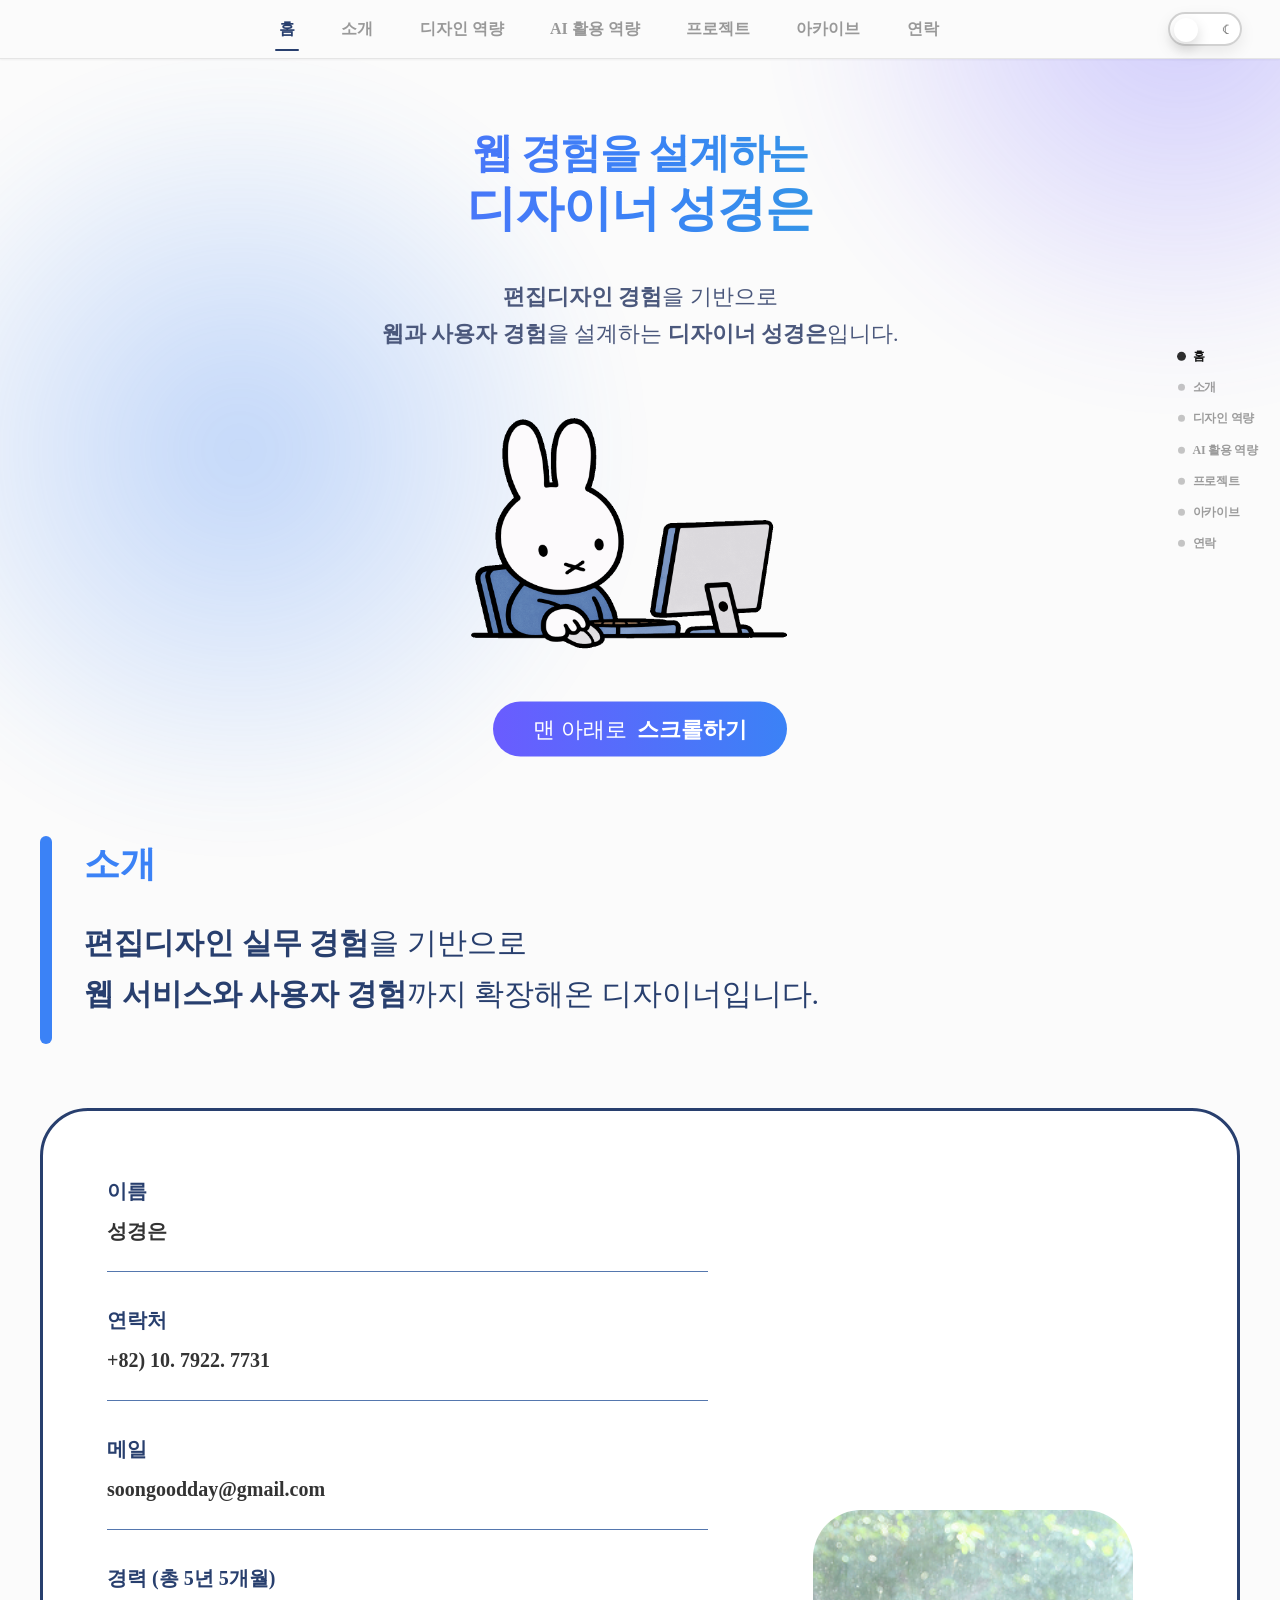
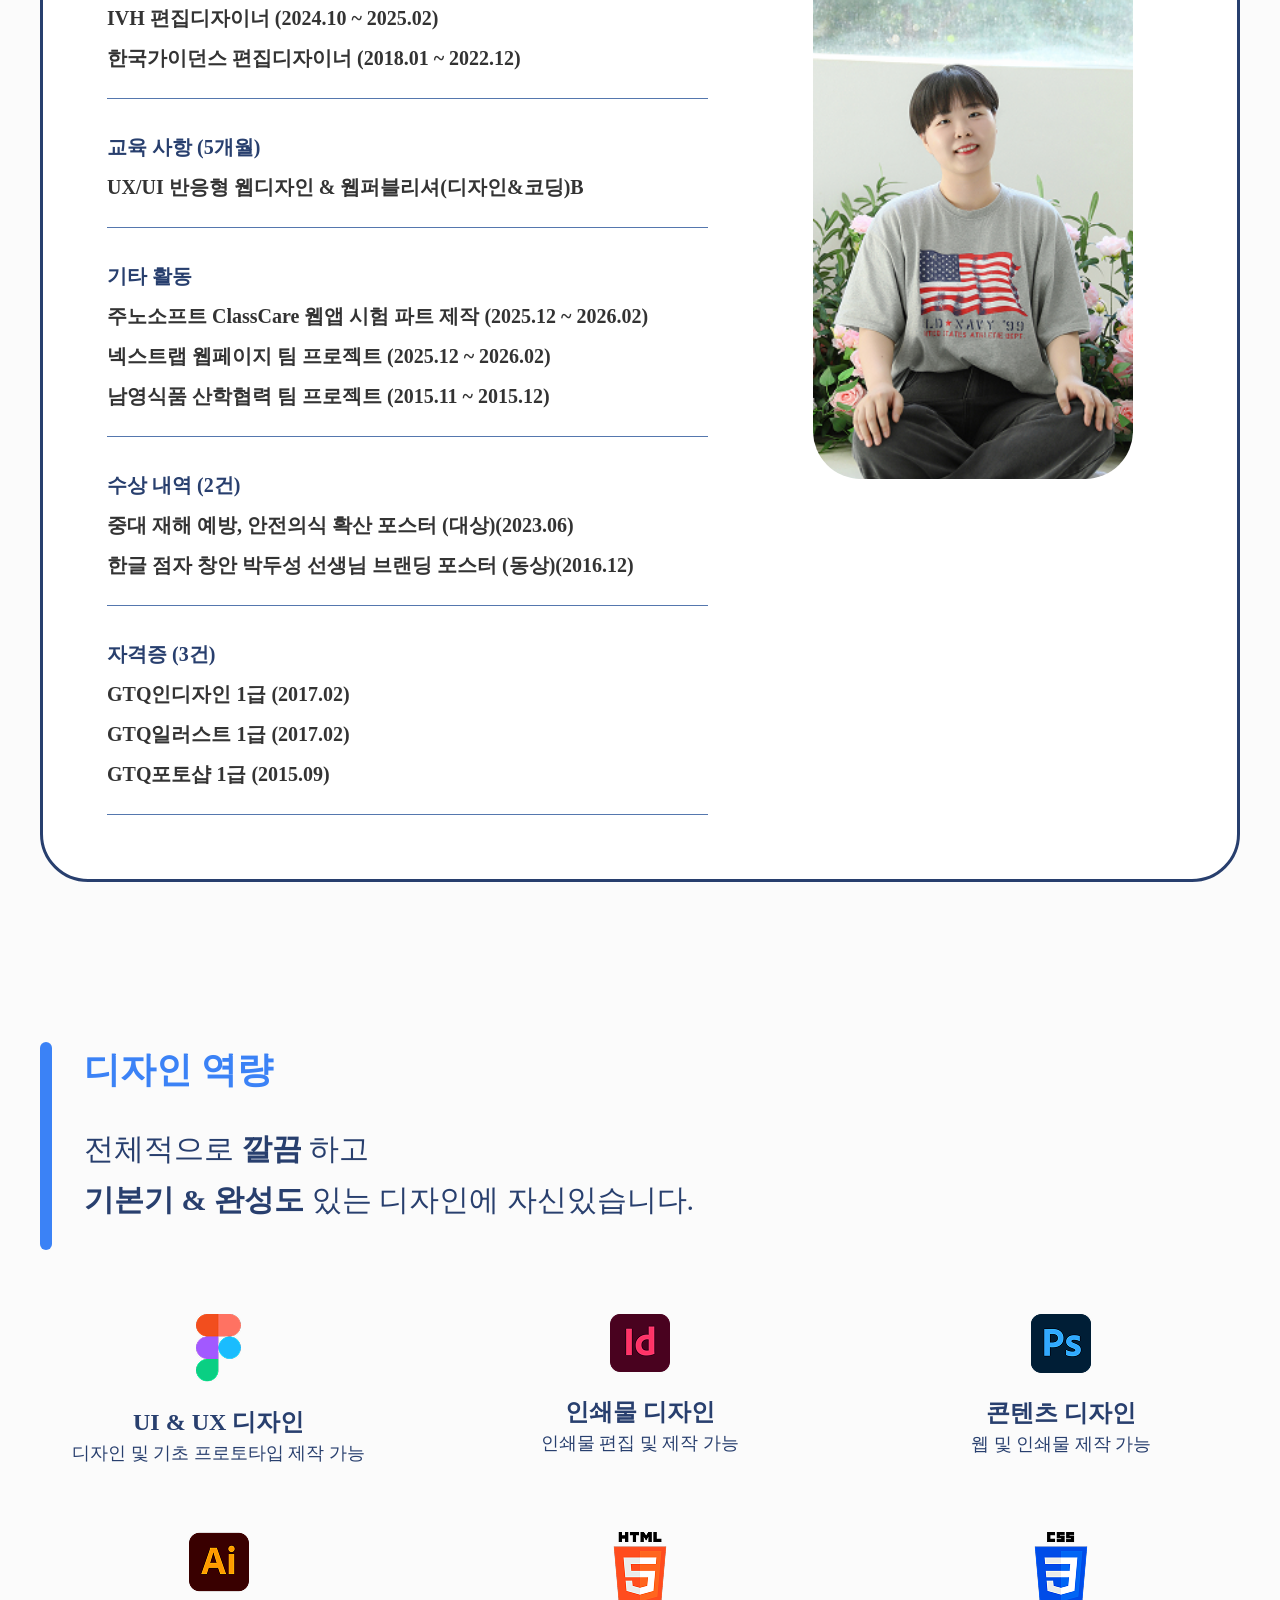
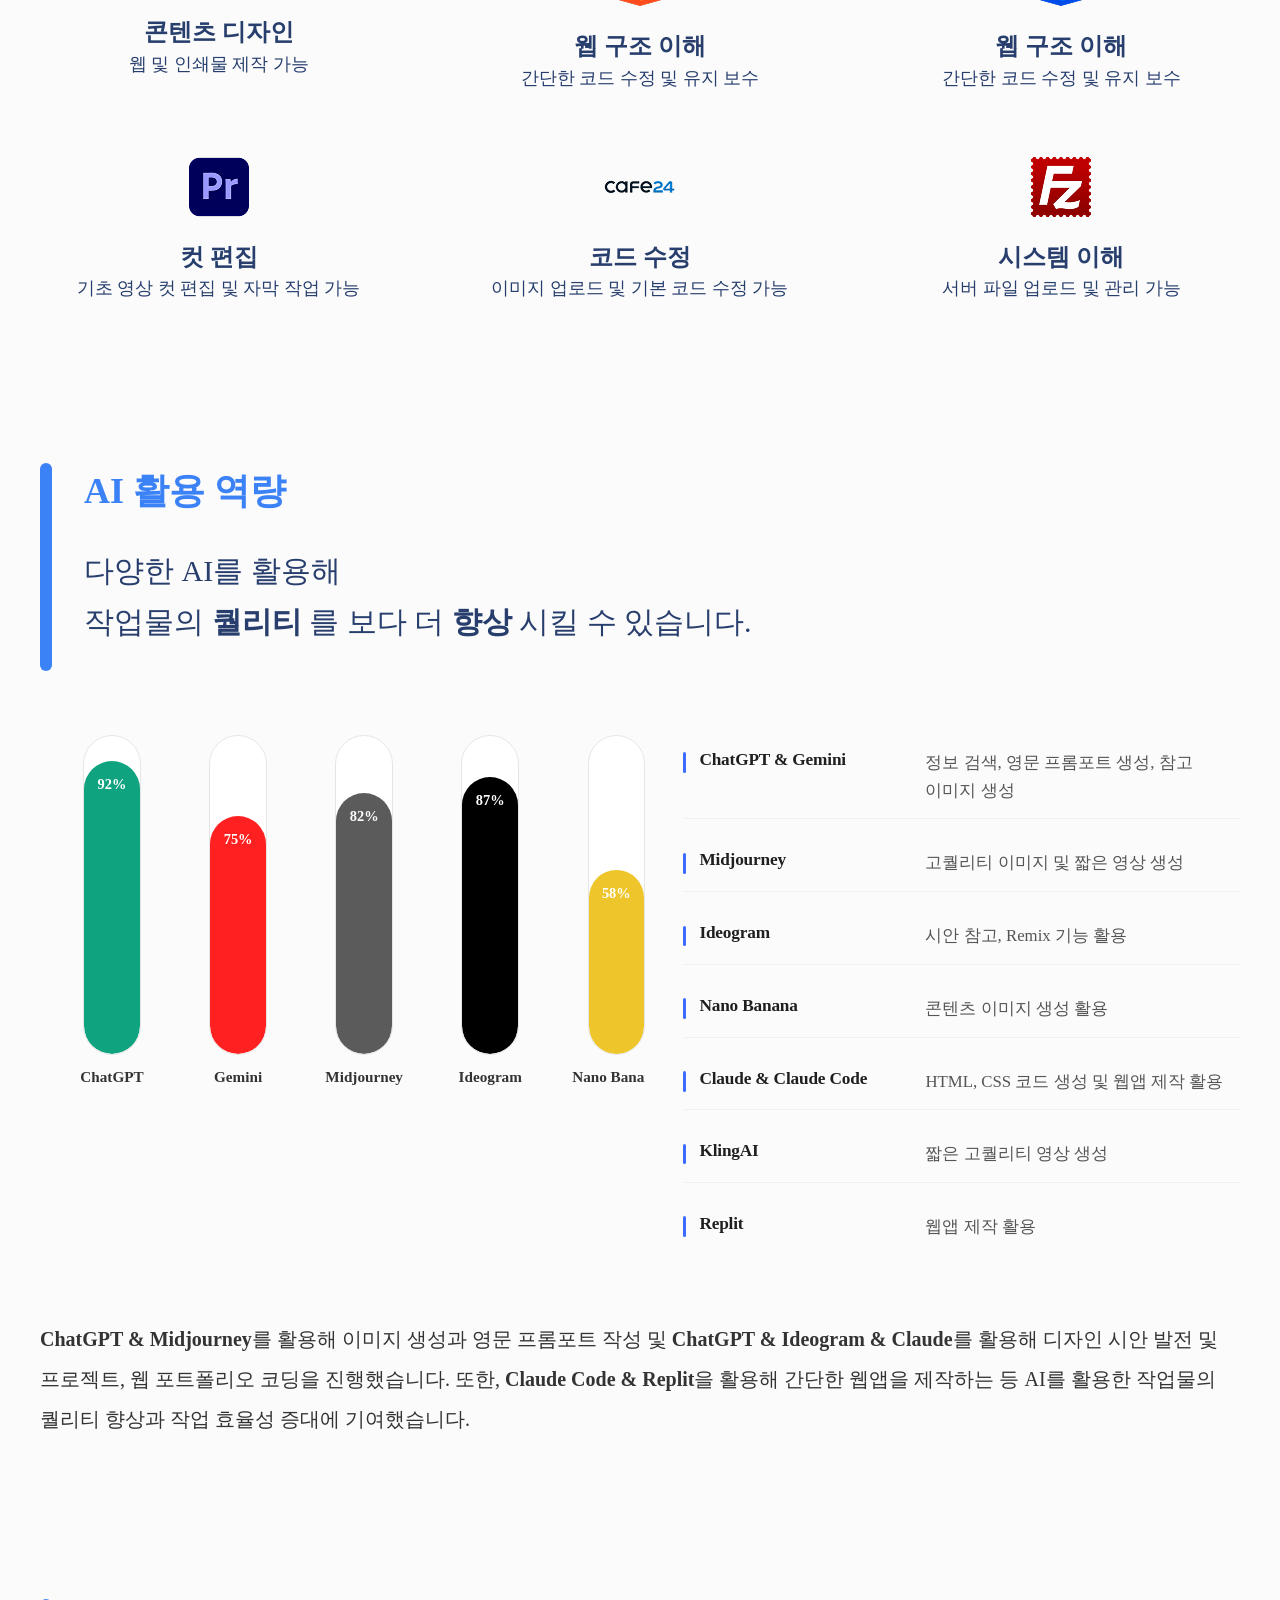
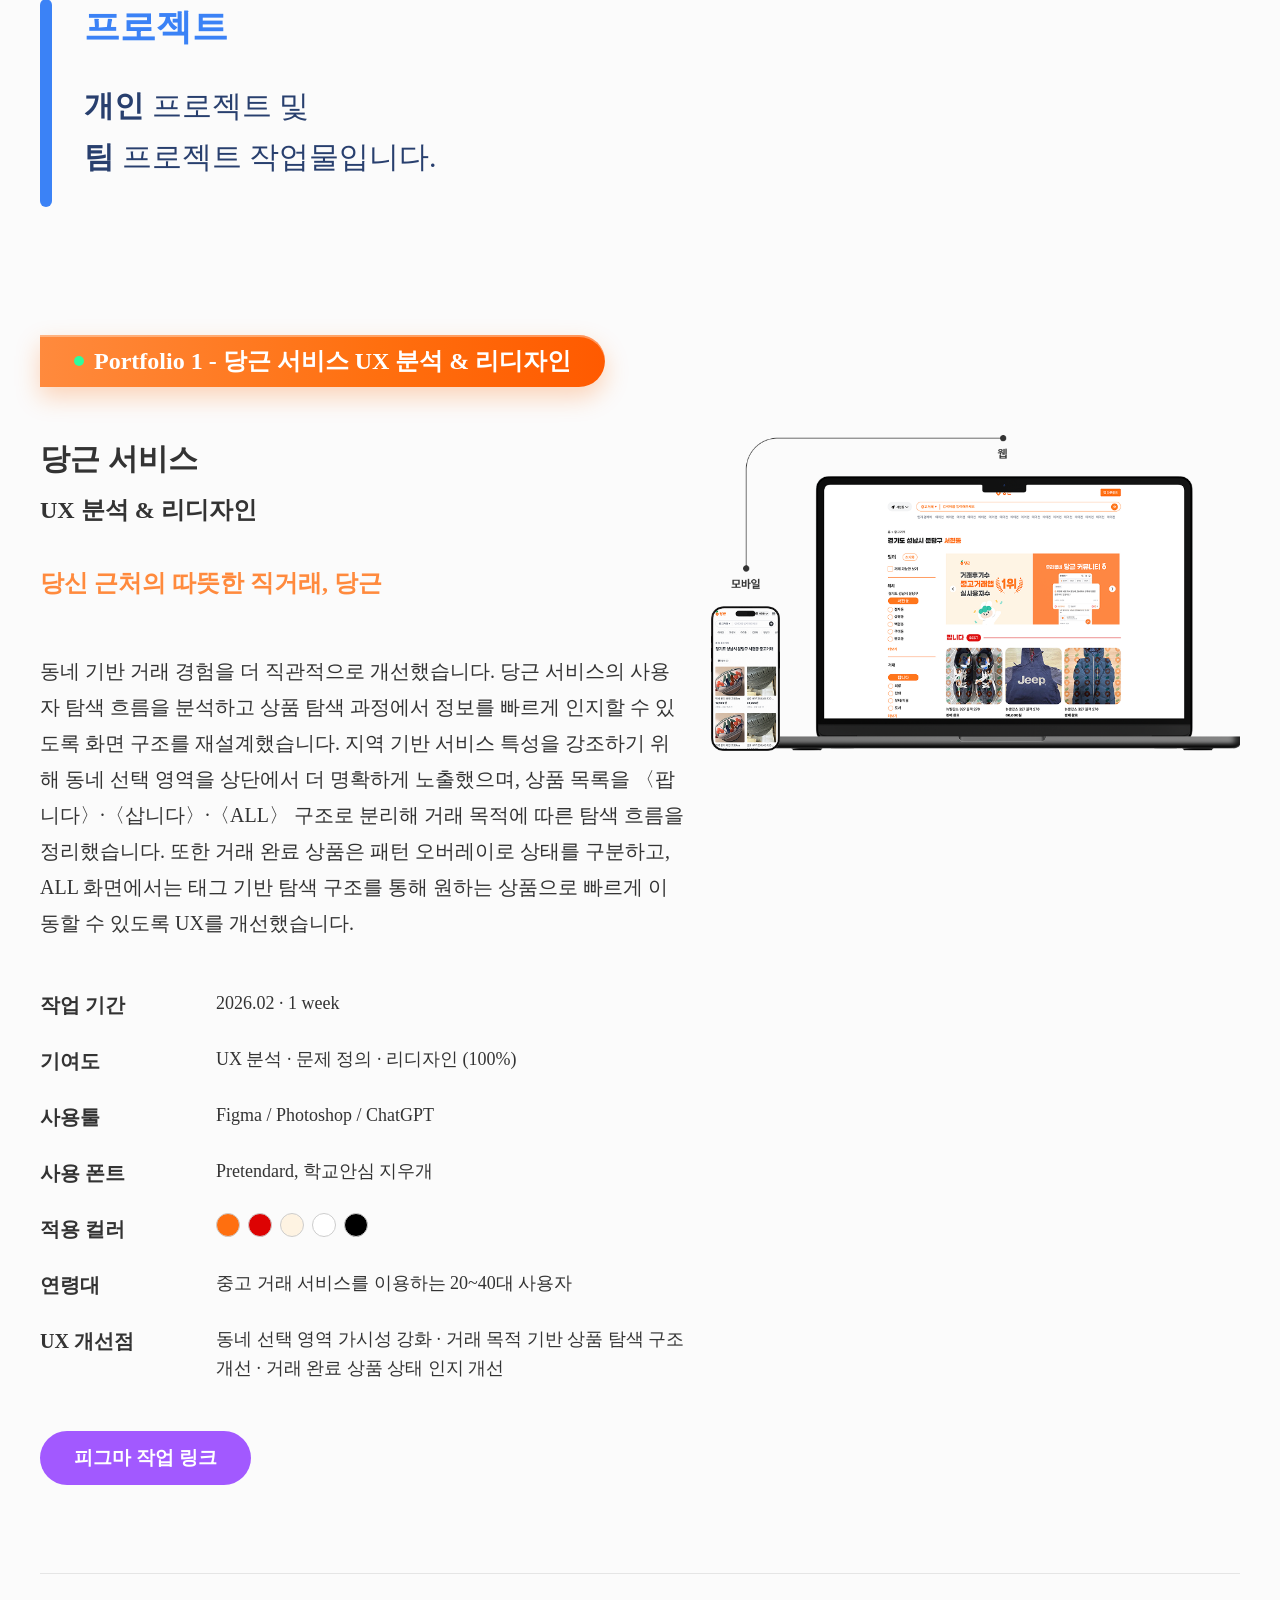
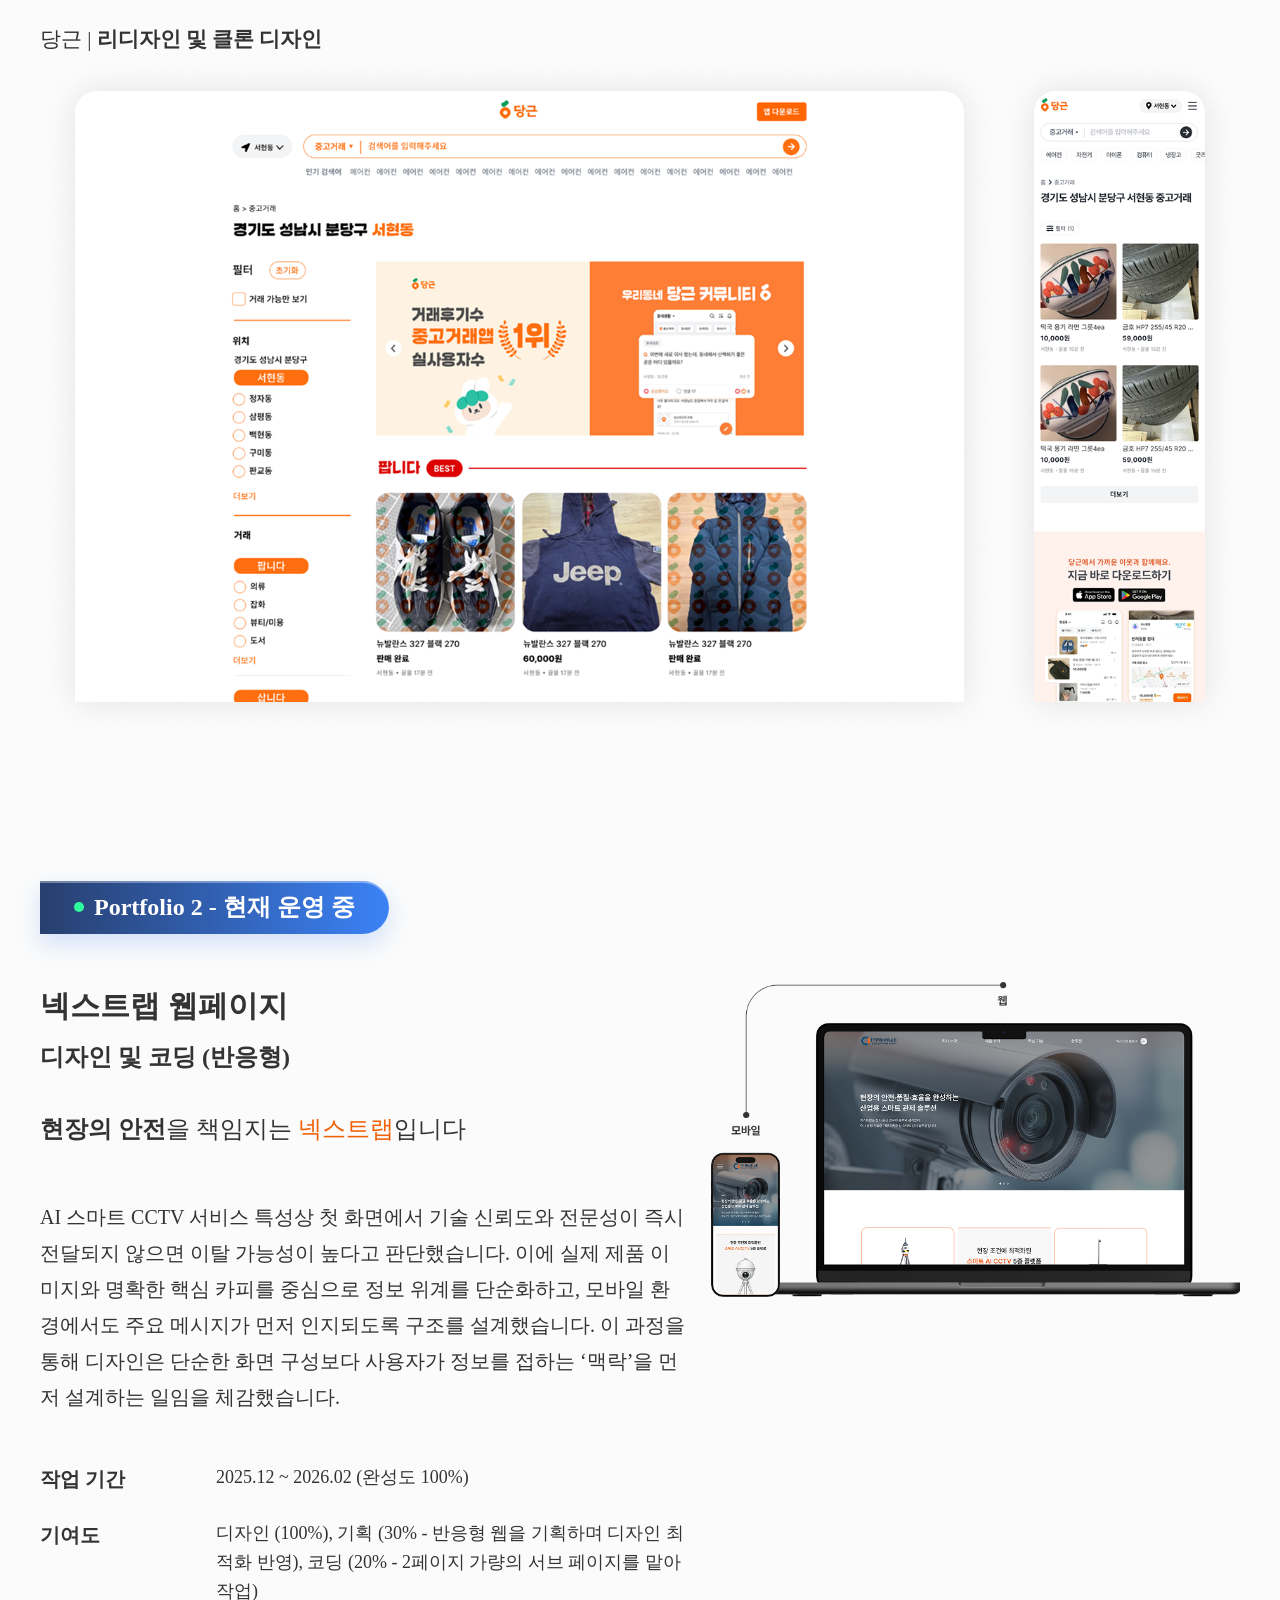
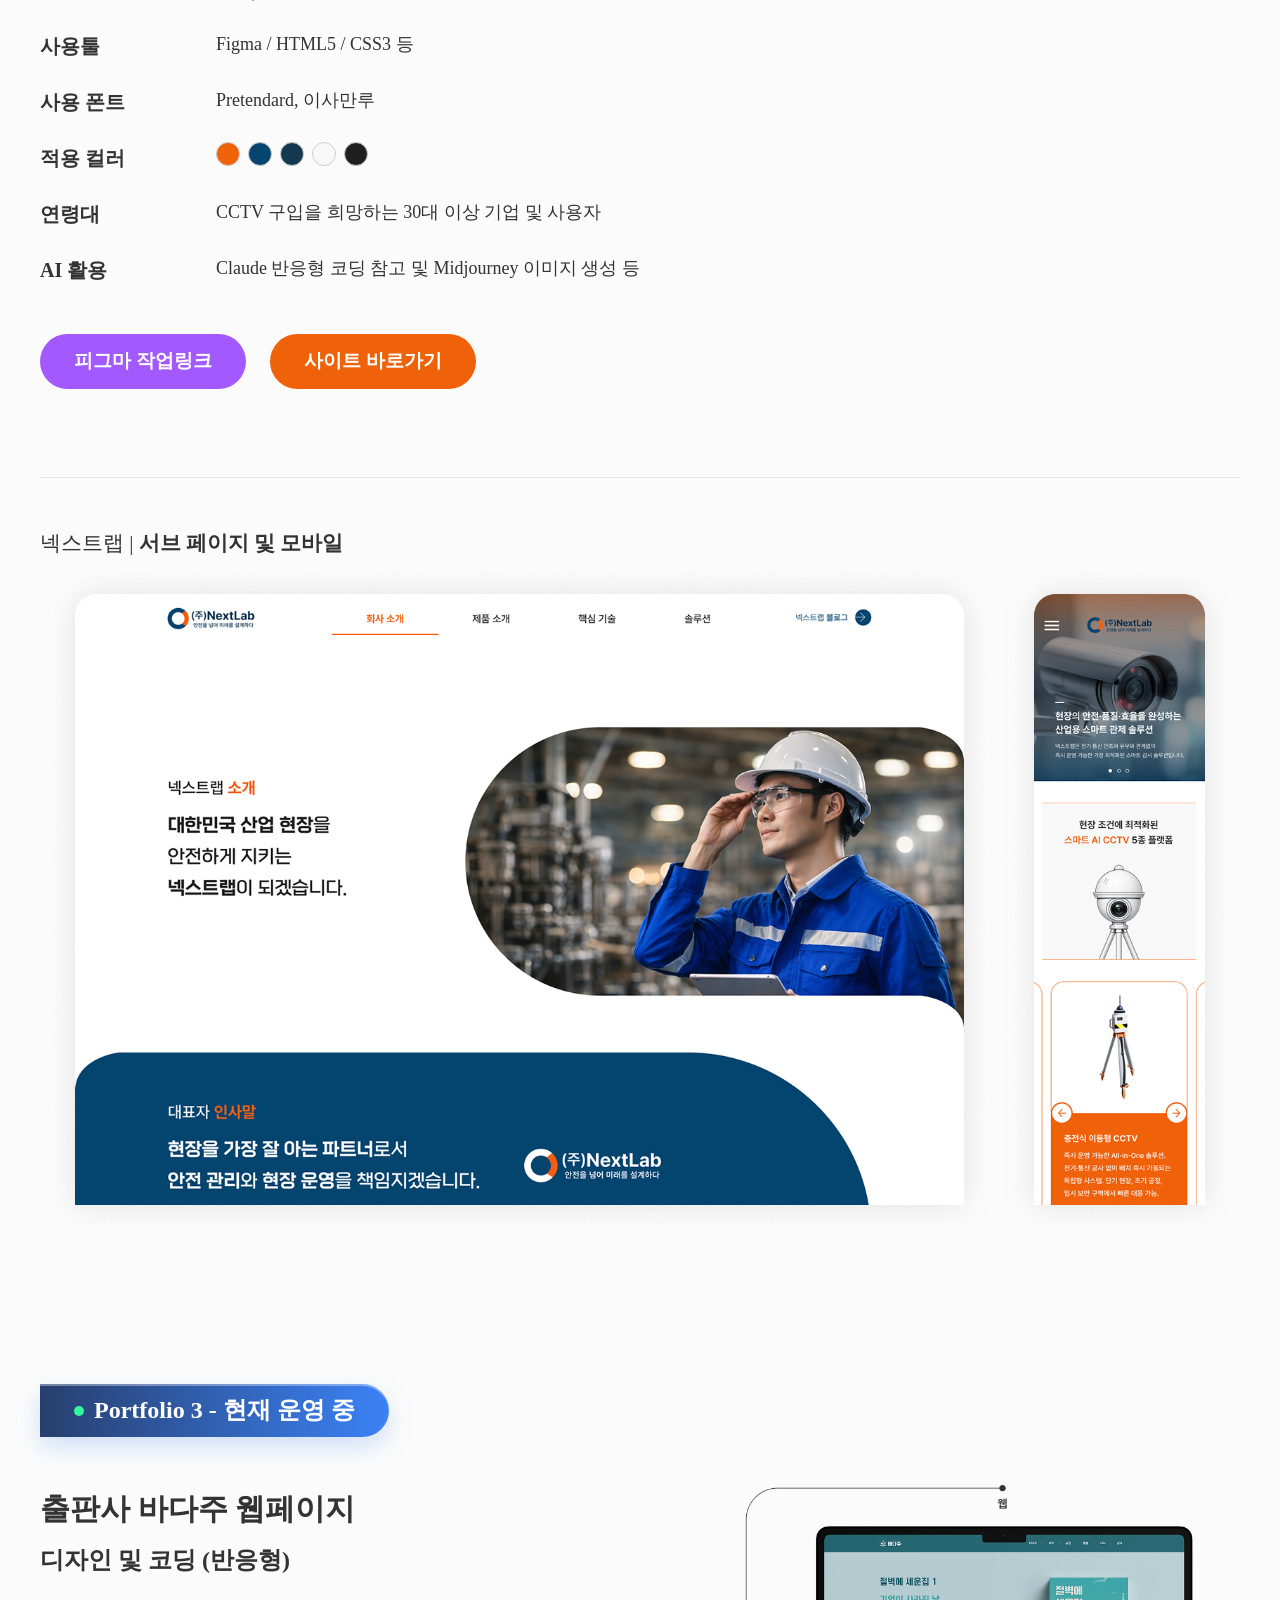
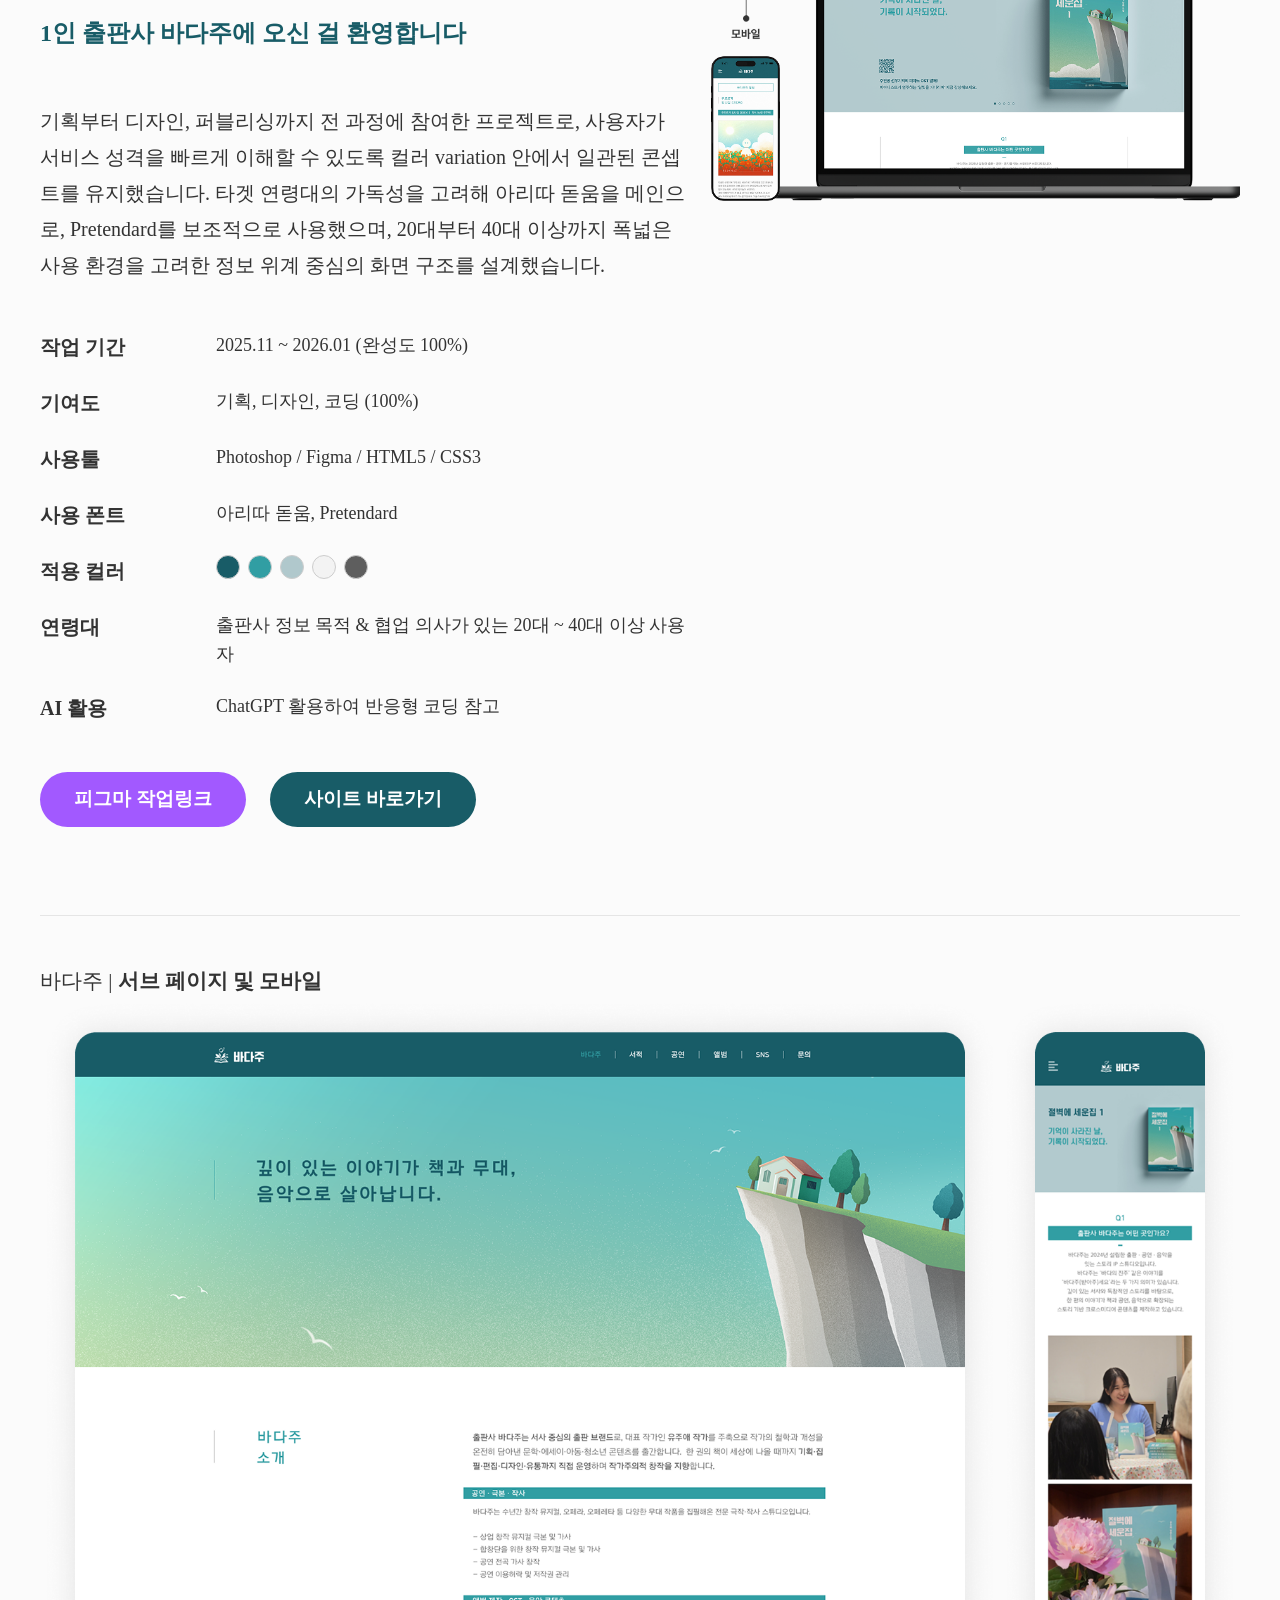
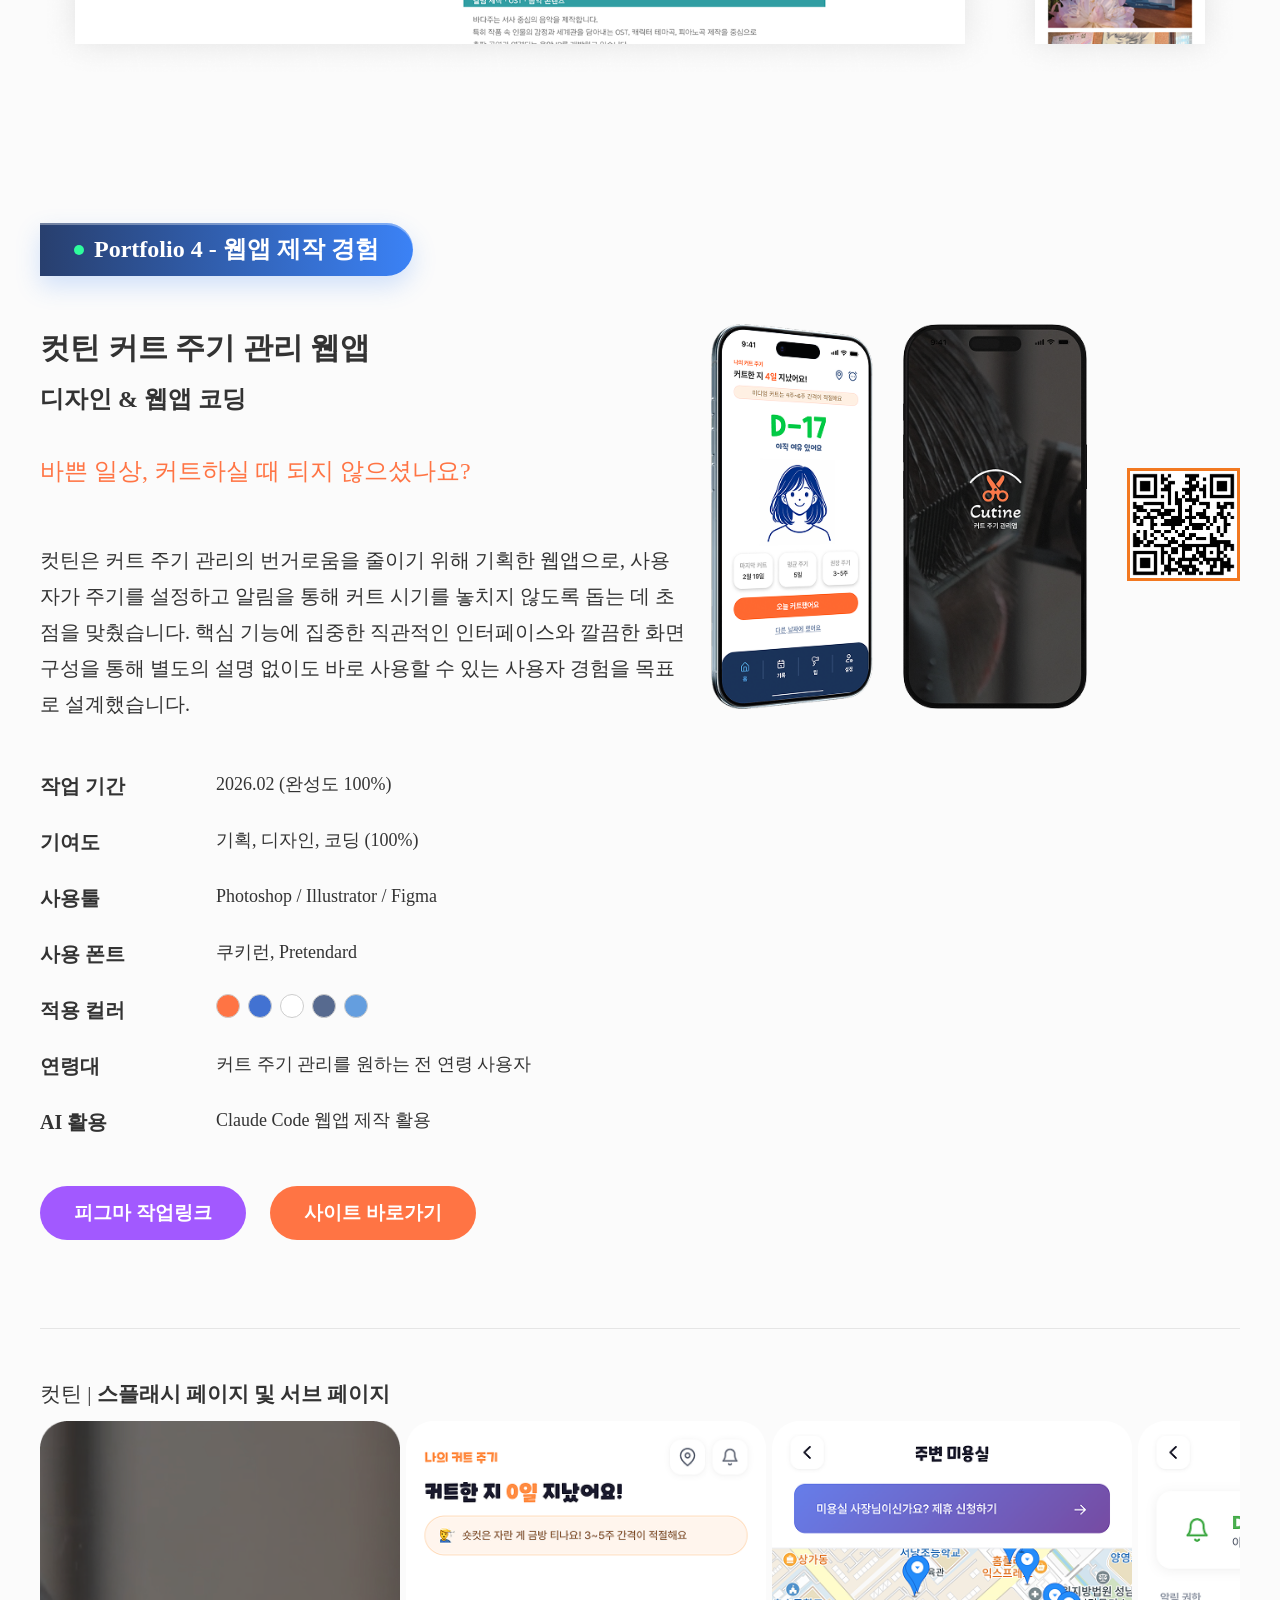
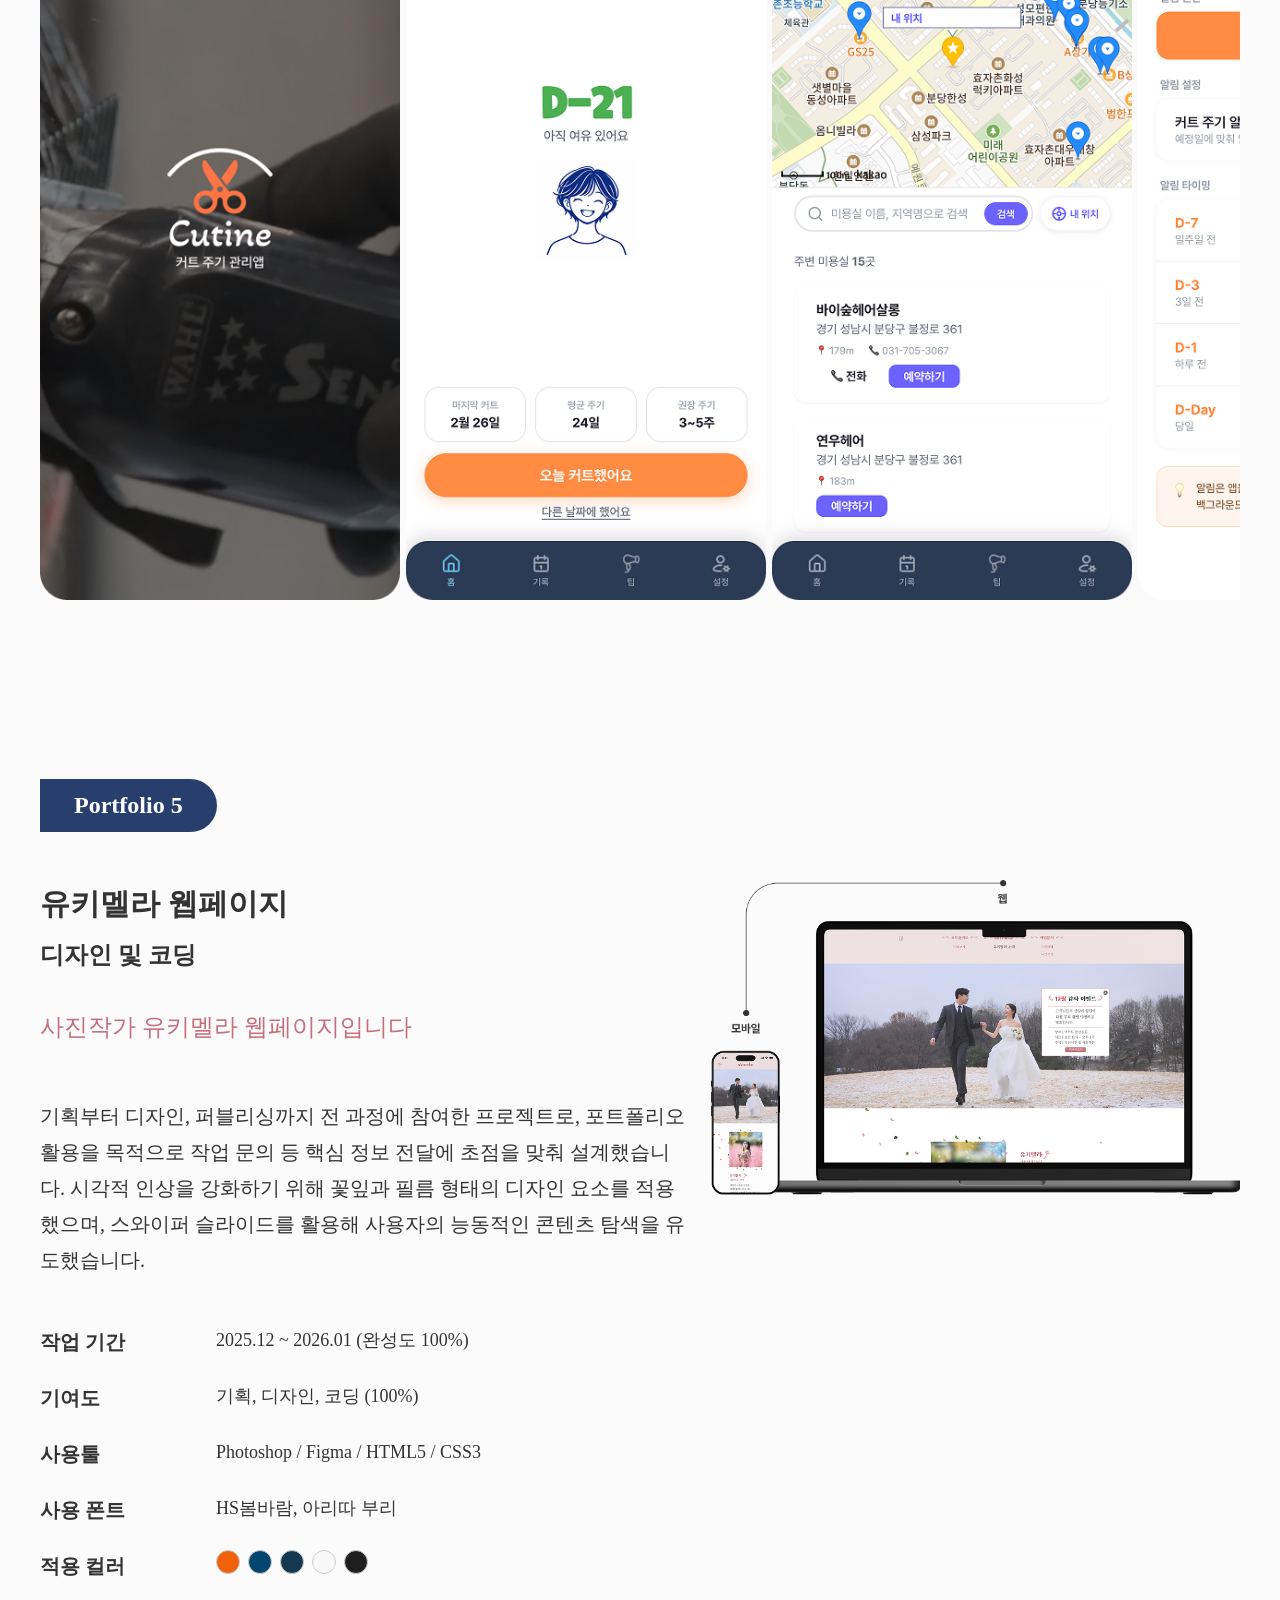
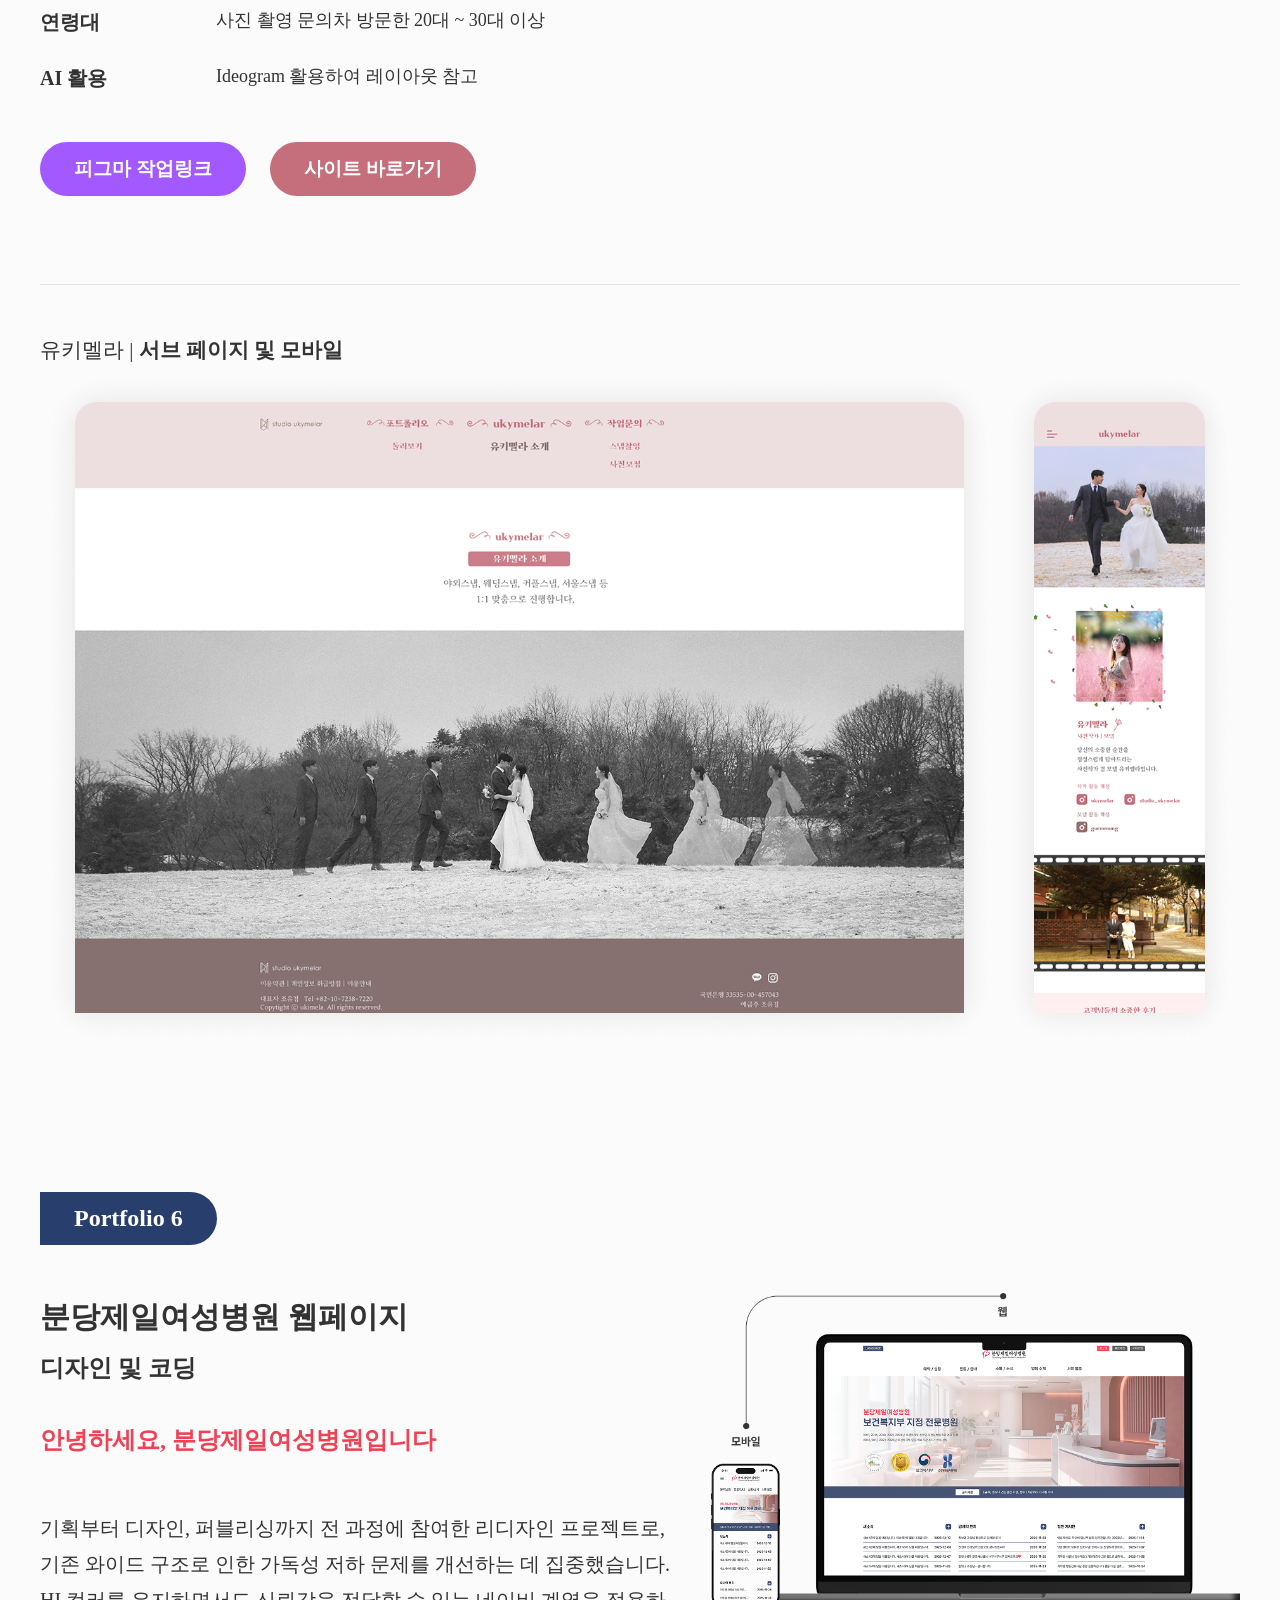
==== commit d2d5ede6: "웹 구조 이해" ====
--- a/index.html
+++ b/index.html
@@ -271,7 +271,7 @@
                         </div>
                         <!-- <div class="skill-rating rating-3">중</div> -->
                         <div class="skill-text">
-                            <div class="skill-title">반응형 웹 구현 경험</div>
+                            <div class="skill-title">웹 구조 이해</div>
                             <div class="skill-subtitle">
                                 간단한 코드 수정 및 유지 보수
                             </div>
@@ -283,7 +283,7 @@
                         </div>
                         <!-- <div class="skill-rating rating-3">중</div> -->
                         <div class="skill-text">
-                            <div class="skill-title">반응형 웹 구현 경험</div>
+                            <div class="skill-title">웹 구조 이해</div>
                             <div class="skill-subtitle">
                                 간단한 코드 수정 및 유지 보수
                             </div>
